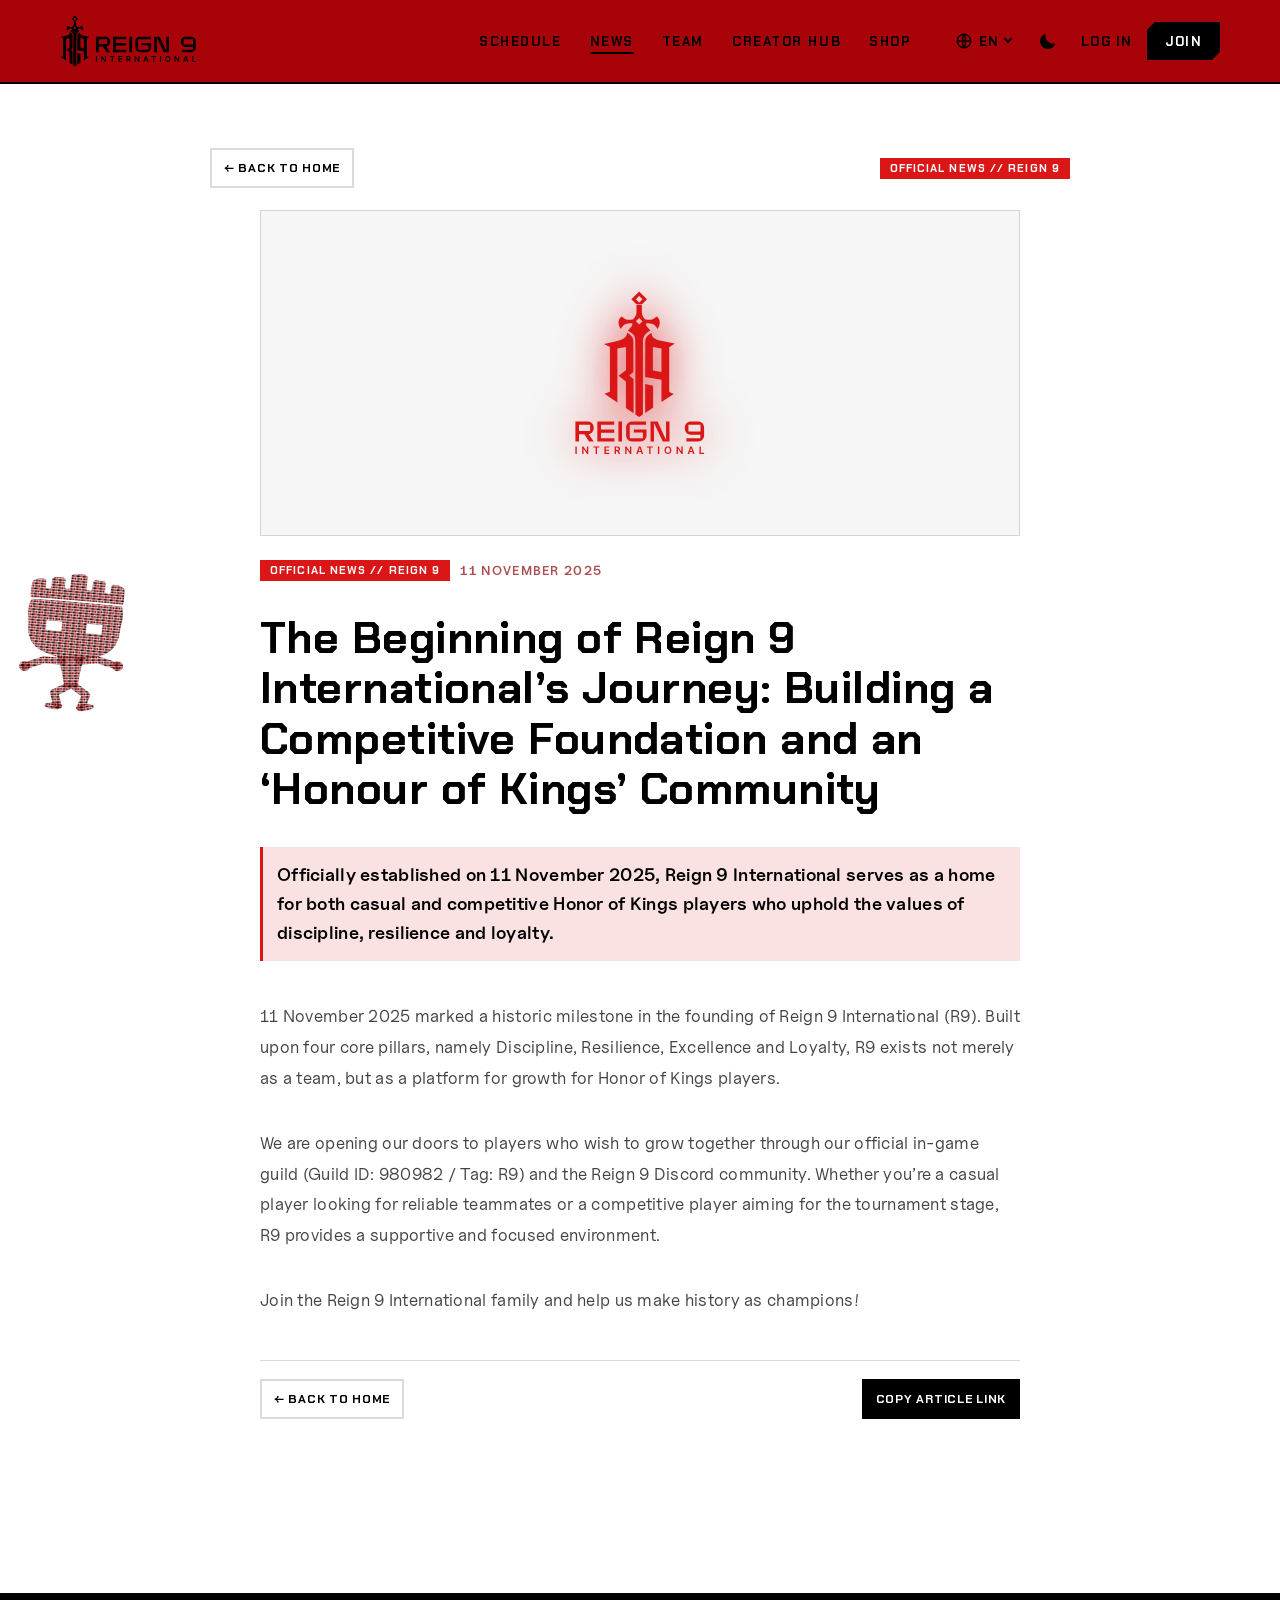
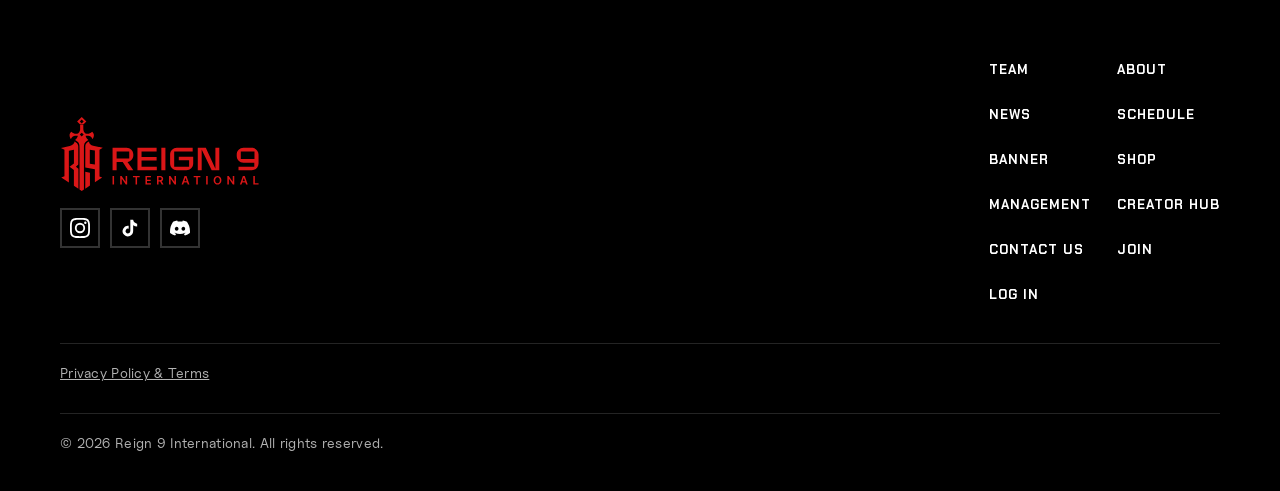
==== news.html @ ab5cd542 "Bilah menu selalu kelihatan (HP baris kedua), tombol tema & bahasa di header, logo hero satu warna (" ====
<!doctype html>
<html lang="id">
<head>
<meta charset="utf-8">
<meta http-equiv="Content-Security-Policy" content="default-src 'self'; script-src 'self' 'sha256-VEvgJRz/b//qv5WfS8NdVDjYWVtd0/DS3/UY55HoEo4='; style-src 'self' 'unsafe-inline'; img-src 'self' data: blob: https://admin.reign9.site https://i.ytimg.com; font-src 'self'; connect-src 'self' https://admin.reign9.site; media-src 'self'; object-src 'none'; base-uri 'self'; form-action 'self' https://admin.reign9.site; manifest-src 'self'; upgrade-insecure-requests">
<meta name="referrer" content="strict-origin-when-cross-origin">
<meta name="viewport" content="width=device-width, initial-scale=1">
<title>News · Reign 9 International</title>
<meta name="description" content="Berita resmi, kabar turnamen, dan rilis organisasi Reign 9 International (R9) Honor of Kings Esports.">
<meta property="og:title" content="News · Reign 9 International">
<meta property="og:description" content="Honor of Kings esports organization. Together we reign.">
<meta property="og:image" content="gambar/banner/banner-5.jpg">
<meta name="theme-color" content="#A80309">
<meta name="color-scheme" content="dark light">
<meta name="robots" content="index, follow, noai, noimageai">
<meta name="googlebot" content="index, follow, noai, noimageai">
<meta name="bingbot" content="noai, noimageai">
<meta name="copyright" content="© 2026 Reign 9 International">
<script>try { const t = localStorage.getItem('tema'); if (t) document.documentElement.dataset.tema = t; const b = localStorage.getItem('bahasa'); if (b) document.documentElement.lang = b === 'zh' ? 'zh-CN' : b; } catch (e) {}</script>
<link rel="icon" href="gambar/favicon.svg" type="image/svg+xml">
<link rel="preload" href="font/Reign9Display-Regular.otf" as="font" type="font/otf" crossorigin>
<link rel="preload" href="font/oxanium-500.woff2" as="font" type="font/woff2" crossorigin>
<link rel="stylesheet" href="font/font.css?v=2611130849">
<link rel="stylesheet" href="gaya.css?v=2611130849">
</head>
<body>
<svg id="r9-sprite-logo" xmlns="http://www.w3.org/2000/svg" hidden aria-hidden="true"><symbol id="tegak" viewBox="203.33 170.62 188.61 237.24"><g style="fill:var(--logo-simbol,currentColor)"><path fill-rule="nonzero" d="M247.05 319.57 L254.86 316.51 L254.86 252.49 L246.31 248.15 L254.86 246.16 L254.86 246.14 L259.66 245.05 L259.70 245.04 L259.70 245.04 L268.03 243.15 C274.41 241.20 280.14 237.33 279.20 231.98 C279.20 231.98 288.34 235.68 288.42 243.80 L288.42 249.25 L288.42 250.42 L288.42 288.24 L282.66 293.36 L288.75 298.63 L288.75 347.25 L277.79 339.98 L277.79 301.76 L267.28 293.60 L277.87 285.57 L277.87 252.40 L265.57 254.63 L265.57 331.87 L247.05 319.57 Z"/><path fill-rule="evenodd" d="M324.47 242.68 L335.58 244.88 L335.59 244.87 L338.60 245.48 L339.91 245.74 L339.91 245.75 L347.94 247.40 L339.91 252.55 L339.91 317.08 L346.46 319.64 L328.74 331.40 L328.74 318.55 L328.74 310.43 L328.74 299.41 L305.40 295.28 L305.40 288.87 L305.40 284.11 L305.42 284.12 L305.53 250.42 L305.53 250.42 C305.53 250.42 305.40 252.18 305.53 243.80 C305.66 235.42 314.78 232.11 314.78 232.11 C313.91 237.05 318.71 240.71 324.47 242.68 L324.47 242.68 Z M328.74 288.25 L328.74 254.37 L316.43 252.38 L316.43 286.07 L328.74 288.25 Z"/><path fill-rule="nonzero" d="M316.76 339.36 L316.76 327.73 L316.76 310.43 L316.76 307.87 L305.41 305.47 L305.41 346.89 L316.76 339.36 L316.76 339.36 Z"/><path fill-rule="evenodd" d="M285.57 183.87 L296.81 172.62 L308.05 183.87 L301.31 190.61 L292.31 190.61 L285.57 183.87 L285.57 183.87 Z M292.08 183.86 L296.81 188.59 L301.53 183.86 L296.81 179.14 L292.08 183.86 Z"/><path fill-rule="nonzero" d="M300.02 191.89 L296.81 195.10 L293.60 191.89 L300.02 191.89 L300.02 191.89 Z"/><path fill-rule="evenodd" d="M270.56 226.56 C266.63 220.58 265.32 213.33 271.66 208.44 C277.44 213.36 280.30 214.06 287.84 212.89 C292.53 208.43 292.80 204.98 292.91 202.54 L292.91 191.89 L300.65 191.89 L300.65 202.51 C301.48 206.14 301.05 208.40 305.78 212.89 C313.31 214.06 316.18 213.36 321.96 208.44 C328.29 213.33 326.99 220.58 323.06 226.56 C323.06 226.56 320.74 221.14 315.84 219.21 C312.09 217.73 308.19 218.21 306.56 218.52 C306.20 220.33 307.68 222.81 309.30 224.89 L312.90 228.85 C304.37 233.77 302.17 236.70 302.17 247.44 L302.17 349.05 L296.81 352.60 L291.45 349.05 L291.45 254.04 C291.45 236.40 291.76 236.12 280.71 228.85 L284.31 224.89 C285.94 222.81 287.42 220.33 287.05 218.52 C285.43 218.21 281.53 217.73 277.78 219.21 C272.88 221.14 270.56 226.56 270.56 226.56 L270.56 226.56 Z M292.06 215.50 L296.81 220.25 L301.56 215.50 L296.81 210.76 L292.06 215.50 Z"/></g><g style="fill:var(--logo-teks,currentColor)"><path fill-rule="nonzero" d="M207.27 395.05 L207.27 405.72 L205.33 405.72 L205.33 395.05 L207.27 395.05 L207.27 395.05 Z"/><path fill-rule="nonzero" d="M223.81 395.05 L223.81 405.72 L222.10 405.72 L217.07 398.45 L216.98 398.45 L216.98 405.72 L215.05 405.72 L215.05 395.05 L216.78 395.05 L221.80 402.32 L221.89 402.32 L221.89 395.05 L223.81 395.05 L223.81 395.05 Z"/><path fill-rule="nonzero" d="M231.13 396.67 L231.13 395.05 L239.64 395.05 L239.64 396.67 L236.34 396.67 L236.34 405.72 L234.43 405.72 L234.43 396.67 L231.13 396.67 L231.13 396.67 Z"/><path fill-rule="nonzero" d="M246.96 405.72 L246.96 395.05 L253.90 395.05 L253.90 396.67 L248.89 396.67 L248.89 399.56 L253.54 399.56 L253.54 401.18 L248.89 401.18 L248.89 404.10 L253.94 404.10 L253.94 405.72 L246.96 405.72 L246.96 405.72 Z"/><path fill-rule="nonzero" d="M261.56 405.72 L261.56 395.05 L265.56 395.05 C266.38 395.05 267.07 395.19 267.62 395.47 C268.18 395.76 268.60 396.16 268.89 396.67 C269.18 397.18 269.32 397.78 269.32 398.46 C269.32 399.14 269.17 399.74 268.88 400.24 C268.59 400.74 268.17 401.13 267.60 401.40 C267.04 401.67 266.35 401.81 265.53 401.81 L262.68 401.81 L262.68 400.21 L265.27 400.21 C265.75 400.21 266.14 400.14 266.45 400.01 C266.75 399.87 266.98 399.68 267.13 399.42 C267.28 399.16 267.35 398.84 267.35 398.46 C267.35 398.08 267.27 397.76 267.12 397.49 C266.98 397.22 266.75 397.01 266.44 396.87 C266.14 396.73 265.74 396.66 265.26 396.66 L263.49 396.66 L263.49 405.72 L261.56 405.72 L261.56 405.72 Z"/><path fill-rule="nonzero" d="M267.07 400.88 L264.96 400.88 L267.55 405.72 L269.71 405.72 L267.07 400.88 L267.07 400.88 Z"/><path fill-rule="nonzero" d="M285.55 395.05 L285.55 405.72 L283.83 405.72 L278.80 398.45 L278.71 398.45 L278.71 405.72 L276.78 405.72 L276.78 395.05 L278.51 395.05 L283.53 402.32 L283.63 402.32 L283.63 395.05 L285.55 395.05 L285.55 395.05 Z"/><path fill-rule="nonzero" d="M294.70 405.72 L292.64 405.72 L296.39 395.05 L298.78 395.05 L302.54 405.72 L300.48 405.72 L297.63 397.24 L297.55 397.24 L294.70 405.72 L294.70 405.72 Z"/><path fill-rule="nonzero" d="M294.77 401.53 L294.77 403.09 L300.40 403.09 L300.40 401.53 L294.77 401.53 L294.77 401.53 Z"/><path fill-rule="nonzero" d="M307.87 396.67 L307.87 395.05 L316.38 395.05 L316.38 396.67 L313.08 396.67 L313.08 405.72 L311.17 405.72 L311.17 396.67 L307.87 396.67 L307.87 396.67 Z"/><path fill-rule="nonzero" d="M325.63 395.05 L325.63 405.72 L323.70 405.72 L323.70 395.05 L325.63 395.05 L325.63 395.05 Z"/><path fill-rule="evenodd" d="M342.95 400.38 C342.95 401.53 342.73 402.52 342.30 403.33 C341.87 404.15 341.29 404.78 340.55 405.21 C339.82 405.65 338.98 405.86 338.05 405.86 C337.11 405.86 336.28 405.64 335.54 405.21 C334.80 404.77 334.21 404.15 333.79 403.33 C333.36 402.51 333.14 401.53 333.14 400.38 C333.14 399.23 333.36 398.25 333.79 397.43 C334.21 396.61 334.80 395.99 335.54 395.55 C336.28 395.12 337.11 394.90 338.05 394.90 C338.98 394.90 339.82 395.12 340.55 395.55 C341.29 395.99 341.87 396.61 342.30 397.43 C342.73 398.25 342.95 399.23 342.95 400.38 L342.95 400.38 Z M341.00 400.38 C341.00 399.57 340.88 398.89 340.63 398.33 C340.37 397.78 340.03 397.35 339.58 397.07 C339.14 396.78 338.62 396.64 338.05 396.64 C337.46 396.64 336.95 396.78 336.51 397.07 C336.06 397.35 335.72 397.78 335.46 398.33 C335.21 398.89 335.08 399.57 335.08 400.38 C335.08 401.19 335.21 401.88 335.46 402.43 C335.72 402.99 336.06 403.41 336.51 403.70 C336.95 403.99 337.46 404.13 338.05 404.13 C338.62 404.13 339.14 403.99 339.58 403.70 C340.03 403.41 340.37 402.99 340.63 402.43 C340.88 401.88 341.00 401.19 341.00 400.38 L341.00 400.38 Z"/><path fill-rule="nonzero" d="M359.23 395.05 L359.23 405.72 L357.51 405.72 L352.48 398.45 L352.39 398.45 L352.39 405.72 L350.46 405.72 L350.46 395.05 L352.19 395.05 L357.21 402.32 L357.31 402.32 L357.31 395.05 L359.23 395.05 L359.23 395.05 Z"/><path fill-rule="nonzero" d="M368.38 405.72 L366.32 405.72 L370.07 395.05 L372.46 395.05 L376.22 405.72 L374.16 405.72 L371.31 397.24 L371.23 397.24 L368.38 405.72 L368.38 405.72 Z"/><path fill-rule="nonzero" d="M368.45 401.53 L368.45 403.09 L374.08 403.09 L374.08 401.53 L368.45 401.53 L368.45 401.53 Z"/><path fill-rule="nonzero" d="M383.31 405.72 L383.31 395.05 L385.24 395.05 L385.24 404.10 L389.94 404.10 L389.94 405.72 L383.31 405.72 Z"/><path fill-rule="evenodd" d="M231.61 368.86 L231.61 367.89 C231.61 363.17 227.78 359.36 223.07 359.36 L205.37 359.36 L205.37 387.79 L210.51 387.79 L210.51 377.39 L218.18 377.39 L225.01 387.79 L231.61 387.79 L224.24 377.28 C228.39 376.70 231.61 373.17 231.61 368.86 L231.61 368.86 L231.61 368.86 Z M226.45 372.78 L210.51 372.78 L210.51 363.97 L226.45 363.97 L226.45 372.78 L226.45 372.78 Z"/><path fill-rule="nonzero" d="M261.31 383.18 L242.00 383.18 L242.00 375.47 L261.06 375.47 L261.06 370.86 L242.00 370.86 L242.00 363.97 L261.06 363.97 L261.06 359.36 L236.85 359.36 L236.85 387.79 L261.31 387.79 L261.31 383.18 L261.31 383.18 Z"/><path fill-rule="nonzero" d="M272.18 387.79 L272.18 359.36 L267.03 359.36 L267.03 387.79 L272.18 387.79 L272.18 387.79 Z"/><path fill-rule="nonzero" d="M289.09 370.69 L289.09 375.03 L302.15 375.03 L302.15 383.19 L283.27 383.19 L283.27 363.96 L306.66 363.96 L306.66 359.36 L286.65 359.36 C281.94 359.36 278.12 363.17 278.12 367.89 L278.12 379.26 C278.12 383.97 281.94 387.79 286.65 387.79 L298.77 387.79 C303.48 387.79 307.31 383.97 307.31 379.26 L307.31 370.69 L289.09 370.69 L289.09 370.69 Z"/><path fill-rule="nonzero" d="M335.36 359.36 L335.36 385.74 L323.24 359.36 L313.10 359.36 L313.10 387.79 L318.03 387.79 L318.03 361.33 L330.64 387.79 L340.30 387.79 L340.30 359.36 L335.36 359.36 L335.36 359.36 Z"/><path fill-rule="evenodd" d="M370.86 378.19 L384.54 378.19 L384.54 383.19 L364.58 383.19 L364.58 387.79 L381.39 387.79 C386.10 387.79 389.92 383.97 389.92 379.26 L389.92 367.89 C389.92 363.17 386.10 359.36 381.39 359.36 L370.86 359.36 C366.15 359.36 362.33 363.17 362.33 367.89 L362.33 369.66 C362.33 374.37 366.15 378.19 370.86 378.19 L370.86 378.19 L370.86 378.19 Z M367.48 363.97 L384.77 363.97 L384.77 373.60 L367.48 373.60 L367.48 363.97 Z"/></g></symbol><symbol id="datar" viewBox="83.38 426.13 428.51 163.23"><g style="fill:var(--logo-simbol,currentColor)"><path fill-rule="nonzero" d="M86.04 558.13 L92.94 555.43 L92.94 498.79 L85.38 494.95 L92.94 493.19 L92.94 493.17 L97.19 492.20 L97.22 492.19 L97.22 492.20 L104.59 490.52 C110.24 488.80 115.31 485.37 114.47 480.64 C114.47 480.64 122.56 483.92 122.64 491.10 L122.64 495.92 L122.64 496.95 L122.64 530.42 L117.54 534.94 L122.93 539.61 L122.93 582.63 L113.23 576.19 L113.23 542.38 L103.93 535.16 L113.30 528.05 L113.30 498.71 L102.42 500.68 L102.42 569.02 L86.04 558.13 Z"/><path fill-rule="evenodd" d="M154.53 490.11 L164.36 492.06 L164.37 492.04 L167.03 492.59 L168.19 492.82 L168.19 492.83 L175.30 494.29 L168.19 498.84 L168.19 555.93 L173.98 558.20 L158.31 568.61 L158.31 557.24 L158.31 550.05 L158.31 540.30 L137.65 536.65 L137.65 530.97 L137.65 526.77 L137.67 526.77 L137.78 496.95 L137.77 496.95 C137.77 496.95 137.65 498.52 137.77 491.10 C137.89 483.68 145.96 480.76 145.96 480.76 C145.19 485.13 149.43 488.37 154.53 490.11 L154.53 490.11 Z M158.31 530.42 L158.31 500.45 L147.42 498.69 L147.42 528.50 L158.31 530.42 Z"/><path fill-rule="nonzero" d="M147.71 575.64 L147.71 565.35 L147.71 550.05 L147.71 547.78 L137.67 545.66 L137.67 582.31 L147.71 575.64 L147.71 575.64 Z"/><path fill-rule="evenodd" d="M120.11 438.07 L130.06 428.13 L140.00 438.07 L134.04 444.04 L126.08 444.04 L120.11 438.07 L120.11 438.07 Z M125.88 438.07 L130.06 442.25 L134.24 438.07 L130.06 433.89 L125.88 438.07 Z"/><path fill-rule="nonzero" d="M132.90 445.17 L130.06 448.02 L127.21 445.17 L132.90 445.17 L132.90 445.17 Z"/><path fill-rule="evenodd" d="M106.83 475.85 C103.35 470.56 102.20 464.14 107.80 459.82 C112.92 464.16 115.45 464.79 122.12 463.75 C126.27 459.81 126.51 456.75 126.61 454.59 L126.61 445.17 L133.46 445.17 L133.46 454.57 C134.19 457.78 133.81 459.78 137.99 463.75 C144.66 464.79 147.20 464.16 152.31 459.82 C157.91 464.14 156.76 470.56 153.28 475.85 C153.28 475.85 151.23 471.05 146.89 469.34 C143.58 468.03 140.13 468.46 138.69 468.73 C138.36 470.33 139.67 472.53 141.11 474.37 L144.30 477.87 C136.75 482.23 134.80 484.82 134.80 494.32 L134.80 584.22 L130.06 587.36 L125.32 584.22 L125.32 500.16 C125.32 484.55 125.59 484.31 115.82 477.87 L119.00 474.37 C120.44 472.53 121.75 470.33 121.43 468.73 C119.99 468.46 116.54 468.03 113.22 469.34 C108.89 471.05 106.83 475.85 106.83 475.85 L106.83 475.85 Z M125.86 466.06 L130.06 470.26 L134.26 466.06 L130.06 461.86 L125.86 466.06 Z"/></g><g style="fill:var(--logo-teks,currentColor)"><path fill-rule="nonzero" d="M199.51 555.12 L199.51 573.25 L196.23 573.25 L196.23 555.12 L199.51 555.12 L199.51 555.12 Z"/><path fill-rule="nonzero" d="M227.63 555.12 L227.63 573.25 L224.71 573.25 L216.17 560.91 L216.02 560.91 L216.02 573.25 L212.73 573.25 L212.73 555.12 L215.67 555.12 L224.21 567.48 L224.36 567.48 L224.36 555.12 L227.63 555.12 L227.63 555.12 Z"/><path fill-rule="nonzero" d="M240.06 557.88 L240.06 555.12 L254.52 555.12 L254.52 557.88 L248.92 557.88 L248.92 573.25 L245.66 573.25 L245.66 557.88 L240.06 557.88 L240.06 557.88 Z"/><path fill-rule="nonzero" d="M266.95 573.25 L266.95 555.12 L278.75 555.12 L278.75 557.88 L270.24 557.88 L270.24 562.80 L278.13 562.80 L278.13 565.55 L270.24 565.55 L270.24 570.50 L278.81 570.50 L278.81 573.25 L266.95 573.25 L266.95 573.25 Z"/><path fill-rule="nonzero" d="M291.75 573.25 L291.75 555.12 L298.55 555.12 C299.95 555.12 301.12 555.37 302.06 555.85 C303.01 556.34 303.72 557.01 304.21 557.88 C304.70 558.75 304.94 559.77 304.94 560.92 C304.94 562.08 304.70 563.09 304.20 563.95 C303.71 564.80 302.99 565.45 302.03 565.92 C301.08 566.38 299.90 566.61 298.51 566.61 L293.67 566.61 L293.67 563.89 L298.07 563.89 C298.88 563.89 299.55 563.77 300.07 563.55 C300.59 563.32 300.97 562.99 301.22 562.55 C301.47 562.11 301.60 561.57 301.60 560.92 C301.60 560.28 301.47 559.73 301.22 559.27 C300.96 558.82 300.58 558.47 300.06 558.23 C299.54 557.99 298.87 557.87 298.05 557.87 L295.04 557.87 L295.04 573.25 L291.75 573.25 L291.75 573.25 Z"/><path fill-rule="nonzero" d="M301.12 565.04 L297.54 565.04 L301.94 573.25 L305.61 573.25 L301.12 565.04 L301.12 565.04 Z"/><path fill-rule="nonzero" d="M332.52 555.12 L332.52 573.25 L329.60 573.25 L321.06 560.91 L320.91 560.91 L320.91 573.25 L317.62 573.25 L317.62 555.12 L320.56 555.12 L329.09 567.48 L329.25 567.48 L329.25 555.12 L332.52 555.12 L332.52 555.12 Z"/><path fill-rule="nonzero" d="M348.07 573.25 L344.56 573.25 L350.95 555.12 L355.00 555.12 L361.39 573.25 L357.89 573.25 L353.04 558.84 L352.90 558.84 L348.07 573.25 L348.07 573.25 Z"/><path fill-rule="nonzero" d="M348.19 566.14 L348.19 568.78 L357.75 568.78 L357.75 566.14 L348.19 566.14 L348.19 566.14 Z"/><path fill-rule="nonzero" d="M370.45 557.88 L370.45 555.12 L384.91 555.12 L384.91 557.88 L379.30 557.88 L379.30 573.25 L376.05 573.25 L376.05 557.88 L370.45 557.88 L370.45 557.88 Z"/><path fill-rule="nonzero" d="M400.63 555.12 L400.63 573.25 L397.34 573.25 L397.34 555.12 L400.63 555.12 L400.63 555.12 Z"/><path fill-rule="evenodd" d="M430.05 564.19 C430.05 566.14 429.68 567.81 428.95 569.20 C428.22 570.59 427.23 571.66 425.97 572.39 C424.72 573.13 423.30 573.50 421.72 573.50 C420.13 573.50 418.71 573.13 417.45 572.39 C416.20 571.65 415.21 570.58 414.48 569.19 C413.75 567.81 413.39 566.14 413.39 564.19 C413.39 562.23 413.75 560.56 414.48 559.17 C415.21 557.79 416.20 556.72 417.45 555.98 C418.71 555.24 420.13 554.88 421.72 554.88 C423.30 554.88 424.72 555.24 425.97 555.98 C427.23 556.72 428.22 557.79 428.95 559.17 C429.68 560.56 430.05 562.23 430.05 564.19 L430.05 564.19 Z M426.74 564.19 C426.74 562.81 426.53 561.65 426.10 560.71 C425.67 559.76 425.08 559.04 424.33 558.55 C423.57 558.07 422.70 557.82 421.72 557.82 C420.73 557.82 419.86 558.07 419.10 558.55 C418.35 559.04 417.76 559.76 417.33 560.71 C416.90 561.65 416.69 562.81 416.69 564.19 C416.69 565.56 416.90 566.73 417.33 567.67 C417.76 568.62 418.35 569.33 419.10 569.82 C419.86 570.31 420.73 570.55 421.72 570.55 C422.70 570.55 423.57 570.31 424.33 569.82 C425.08 569.33 425.67 568.62 426.10 567.67 C426.53 566.73 426.74 565.56 426.74 564.19 L426.74 564.19 Z"/><path fill-rule="nonzero" d="M457.71 555.12 L457.71 573.25 L454.79 573.25 L446.25 560.91 L446.10 560.91 L446.10 573.25 L442.81 573.25 L442.81 555.12 L445.75 555.12 L454.28 567.48 L454.44 567.48 L454.44 555.12 L457.71 555.12 L457.71 555.12 Z"/><path fill-rule="nonzero" d="M473.26 573.25 L469.76 573.25 L476.14 555.12 L480.19 555.12 L486.58 573.25 L483.08 573.25 L478.23 558.84 L478.09 558.84 L473.26 573.25 L473.26 573.25 Z"/><path fill-rule="nonzero" d="M473.38 566.14 L473.38 568.78 L482.94 568.78 L482.94 566.14 L473.38 566.14 L473.38 566.14 Z"/><path fill-rule="nonzero" d="M498.62 573.25 L498.62 555.12 L501.91 555.12 L501.91 570.50 L509.89 570.50 L509.89 573.25 L498.62 573.25 Z"/><path fill-rule="evenodd" d="M240.87 510.63 L240.87 508.98 C240.87 500.97 234.37 494.48 226.36 494.48 L196.28 494.48 L196.28 542.80 L205.02 542.80 L205.02 525.13 L218.06 525.13 L229.66 542.80 L240.87 542.80 L228.35 524.93 C235.41 523.95 240.87 517.96 240.87 510.63 L240.87 510.63 L240.87 510.63 Z M232.10 517.29 L205.02 517.29 L205.02 502.31 L232.10 502.31 L232.10 517.29 L232.10 517.29 Z"/><path fill-rule="nonzero" d="M291.33 534.96 L258.53 534.96 L258.53 521.86 L290.91 521.86 L290.91 514.03 L258.53 514.03 L258.53 502.31 L290.91 502.31 L290.91 494.48 L249.77 494.48 L249.77 542.80 L291.33 542.80 L291.33 534.96 L291.33 534.96 Z"/><path fill-rule="nonzero" d="M309.81 542.80 L309.81 494.48 L301.06 494.48 L301.06 542.80 L309.81 542.80 L309.81 542.80 Z"/><path fill-rule="nonzero" d="M338.53 513.74 L338.53 521.11 L360.73 521.11 L360.73 534.97 L328.65 534.97 L328.65 502.30 L368.38 502.30 L368.38 494.48 L334.39 494.48 C326.39 494.48 319.90 500.97 319.90 508.98 L319.90 528.30 C319.90 536.31 326.39 542.80 334.39 542.80 L354.98 542.80 C362.99 542.80 369.49 536.31 369.49 528.30 L369.49 513.74 L338.53 513.74 L338.53 513.74 Z"/><path fill-rule="nonzero" d="M417.16 494.48 L417.16 539.31 L396.57 494.48 L379.32 494.48 L379.32 542.80 L387.71 542.80 L387.71 497.84 L409.13 542.80 L425.54 542.80 L425.54 494.48 L417.16 494.48 L417.16 494.48 Z"/><path fill-rule="evenodd" d="M477.47 526.48 L500.72 526.48 L500.72 534.98 L466.79 534.98 L466.79 542.80 L495.36 542.80 C503.36 542.80 509.85 536.31 509.85 528.30 L509.85 508.98 C509.85 500.97 503.36 494.48 495.36 494.48 L477.47 494.48 C469.46 494.48 462.97 500.97 462.97 508.98 L462.97 511.99 C462.97 520.00 469.46 526.48 477.47 526.48 L477.47 526.48 L477.47 526.48 Z M471.73 502.31 L501.10 502.31 L501.10 518.68 L471.73 518.68 L471.73 502.31 Z"/></g></symbol><symbol id="simbol" viewBox="244.31 170.62 105.63 183.98"><g style="fill:var(--logo-simbol,currentColor)"><path fill-rule="nonzero" d="M247.05 319.57 L254.86 316.51 L254.86 252.49 L246.31 248.15 L254.86 246.16 L254.86 246.14 L259.66 245.05 L259.70 245.04 L259.70 245.04 L268.03 243.15 C274.41 241.20 280.14 237.33 279.20 231.98 C279.20 231.98 288.34 235.68 288.42 243.80 L288.42 249.25 L288.42 250.42 L288.42 288.24 L282.66 293.36 L288.75 298.63 L288.75 347.25 L277.79 339.98 L277.79 301.76 L267.28 293.60 L277.87 285.57 L277.87 252.40 L265.57 254.63 L265.57 331.87 L247.05 319.57 Z"/><path fill-rule="evenodd" d="M324.47 242.68 L335.58 244.88 L335.59 244.87 L338.60 245.48 L339.91 245.74 L339.91 245.75 L347.94 247.40 L339.91 252.55 L339.91 317.08 L346.46 319.64 L328.74 331.40 L328.74 318.55 L328.74 310.43 L328.74 299.41 L305.40 295.28 L305.40 288.87 L305.40 284.11 L305.42 284.12 L305.53 250.42 L305.53 250.42 C305.53 250.42 305.40 252.18 305.53 243.80 C305.66 235.42 314.78 232.11 314.78 232.11 C313.91 237.05 318.71 240.71 324.47 242.68 L324.47 242.68 Z M328.74 288.25 L328.74 254.37 L316.43 252.38 L316.43 286.07 L328.74 288.25 Z"/><path fill-rule="nonzero" d="M316.76 339.36 L316.76 327.73 L316.76 310.43 L316.76 307.87 L305.41 305.47 L305.41 346.89 L316.76 339.36 L316.76 339.36 Z"/><path fill-rule="evenodd" d="M285.57 183.87 L296.81 172.62 L308.05 183.87 L301.31 190.61 L292.31 190.61 L285.57 183.87 L285.57 183.87 Z M292.08 183.86 L296.81 188.59 L301.53 183.86 L296.81 179.14 L292.08 183.86 Z"/><path fill-rule="nonzero" d="M300.02 191.89 L296.81 195.10 L293.60 191.89 L300.02 191.89 L300.02 191.89 Z"/><path fill-rule="evenodd" d="M270.56 226.56 C266.63 220.58 265.32 213.33 271.66 208.44 C277.44 213.36 280.30 214.06 287.84 212.89 C292.53 208.43 292.80 204.98 292.91 202.54 L292.91 191.89 L300.65 191.89 L300.65 202.51 C301.48 206.14 301.05 208.40 305.78 212.89 C313.31 214.06 316.18 213.36 321.96 208.44 C328.29 213.33 326.99 220.58 323.06 226.56 C323.06 226.56 320.74 221.14 315.84 219.21 C312.09 217.73 308.19 218.21 306.56 218.52 C306.20 220.33 307.68 222.81 309.30 224.89 L312.90 228.85 C304.37 233.77 302.17 236.70 302.17 247.44 L302.17 349.05 L296.81 352.60 L291.45 349.05 L291.45 254.04 C291.45 236.40 291.76 236.12 280.71 228.85 L284.31 224.89 C285.94 222.81 287.42 220.33 287.05 218.52 C285.43 218.21 281.53 217.73 277.78 219.21 C272.88 221.14 270.56 226.56 270.56 226.56 L270.56 226.56 Z M292.06 215.50 L296.81 220.25 L301.56 215.50 L296.81 210.76 L292.06 215.50 Z"/></g><g style="fill:var(--logo-teks,currentColor)"></g></symbol></svg>
<a class="lewati" href="#isi" data-i18n="lewati">Langsung ke isi</a>

<header class="atas" id="atas">
  <a class="atas__logo" href="index.html" data-i18n-attr="aria-label:logo.label" aria-label="Reign 9 International, ke beranda">
    <svg viewBox="0 0 428.51 163.23" aria-hidden="true"><use href="#datar"/></svg>
  </a>
  <nav class="atas__menu" id="menu" aria-label="Menu">
    <a href="index.html#schedule" data-i18n="menu.schedule">Schedule</a>
    <a href="index.html#news" aria-current="page" data-i18n="menu.news">News</a>
    <a href="index.html#rosters" data-i18n="menu.rosters">Team</a>
    <a href="index.html#creator" data-i18n="menu.creator">Creator Hub</a>
    <a href="index.html#shop" data-i18n="menu.shop">Shop</a>
    <a href="index.html#management" class="menu-ekstra" data-i18n="menu.management">Management</a>
    <a href="index.html#about" class="menu-ekstra" data-i18n="menu.about">About</a>
    <a href="index.html#banner" class="menu-ekstra" data-i18n="menu.banner">Banner</a>
    <a href="index.html#contact" class="menu-ekstra" data-i18n="menu.contact">Contact Us</a>
    <div class="menu-hp">
      <a href="https://user.reign9.site/" class="menu-hp__masuk" data-akun-link data-i18n="akun.masuk">Login</a>
      <a href="https://user.reign9.site/#daftar" class="menu-hp__daftar" data-akun-link data-i18n="akun.daftar">Daftar</a>
    </div>
  </nav>
  <div class="atas__alat">
    <div class="pilih-bhs">
      <button type="button" class="pilih-bhs__tombol" aria-expanded="false" data-i18n-attr="aria-label:bahasa.pilih" aria-label="Pilih bahasa"><svg viewBox="0 0 24 24" aria-hidden="true"><circle cx="12" cy="12" r="9" fill="none" stroke="currentColor" stroke-width="1.8"/><path d="M3 12h18M12 3c2.5 2.7 2.5 15.3 0 18M12 3c-2.5 2.7-2.5 15.3 0 18" fill="none" stroke="currentColor" stroke-width="1.8"/></svg><span data-bahasa-kini>ID</span></button>
      <div class="pilih-bhs__daftar" role="group" hidden>
        <button type="button" data-bahasa="id" aria-pressed="true">Bahasa Indonesia</button>
        <button type="button" data-bahasa="en" aria-pressed="false">English</button>
        <button type="button" data-bahasa="zh" aria-pressed="false" lang="zh-CN">简体中文</button>
      </div>
    </div>
    <button class="tema" type="button" data-i18n-attr="aria-label:tema.ganti" aria-label="Ganti mode terang/gelap">
      <svg class="tema__matahari" viewBox="0 0 24 24" aria-hidden="true"><circle cx="12" cy="12" r="4.5" fill="currentColor"/><path d="M12 1.5v3M12 19.5v3M1.5 12h3M19.5 12h3M4.6 4.6l2.1 2.1M17.3 17.3l2.1 2.1M4.6 19.4l2.1-2.1M17.3 6.7l2.1-2.1" stroke="currentColor" stroke-width="2.2"/></svg>
      <svg class="tema__bulan" viewBox="0 0 24 24" aria-hidden="true"><path d="M20 14.5A8.5 8.5 0 0 1 9.5 4a8.5 8.5 0 1 0 10.5 10.5z" fill="currentColor"/></svg>
    </button>
    <a class="atas__masuk" href="https://user.reign9.site/" data-akun-link data-i18n="akun.masuk">Login</a>
    <a class="atas__daftar" href="https://user.reign9.site/#daftar" data-akun-link data-i18n="akun.daftar" data-i18n-attr="title:akun.label">Daftar</a>
    <button class="atas__buka" type="button" aria-expanded="false" aria-controls="menu">
      <span class="sr" data-i18n="menu.buka">Buka menu</span><i></i><i></i><i></i>
    </button>
  </div>
  <nav class="atas__bilah" aria-label="Menu utama"><a href="index.html#schedule" data-i18n="menu.schedule">Schedule</a><a href="index.html#news" aria-current="page" data-i18n="menu.news">News</a><a href="index.html#rosters" data-i18n="menu.rosters">Team</a><a href="index.html#management" data-i18n="menu.management">Management</a><a href="index.html#creator" data-i18n="menu.creator">Creator Hub</a><a href="index.html#shop" data-i18n="menu.shop">Shop</a><a href="index.html#about" data-i18n="menu.about">About</a><a href="index.html#contact" data-i18n="menu.contact">Contact Us</a></nav>
</header>

<!-- panggung IXAR penjelajah aktif -->
<div class="panggung-ixar">
  <button type="button" class="ixar-gelembung" data-ixar-gelembung hidden title="Klik untuk ganti cuitan / fun fact IXAR">
    <span class="ixar-gelembung__kepala">
      <span class="ixar-gelembung__tag" data-i18n="tambahan.IXARFUNFACTJOKES">IXAR // FUN FACT &amp; JOKES</span>
      <span class="ixar-gelembung__nomor" data-ixar-cuitan-nomor>#1/200</span>
    </span>
    <span class="ixar-gelembung__teks" data-ixar-cuitan-teks></span>
  </button>
  <span class="jelajah__ixar" data-ixar="baca" data-ixar-bara data-ixar-otak data-ixar-interaktif data-i18n-attr="aria-label:ixar.label"></span>
</div>

<main id="isi" class="halaman-berita" aria-labelledby="judul-halaman-berita">
  <div class="nav-berita-atas">
    <a class="tombol tombol--garis tombol--kecil" href="index.html#news" data-i18n="news.kembali">← Kembali ke Semua Berita</a>
    <span class="artikel-berita__lencana" data-i18n="news.lencana">REIGN 9 OFFICIAL PRESS</span>
  </div>

  <article class="artikel-berita" id="news" data-artikel-berita>
    <div class="artikel-berita__badan">
      <p class="kosong" data-i18n="tambahan.MemuatberitaresmiReign9International">Memuat berita resmi Reign 9 International…</p>
    </div>
  </article>

  <section class="berita-lainnya" aria-labelledby="judul-berita-lainnya">
    <h2 id="judul-berita-lainnya" class="sub-judul" data-i18n-html="news.lainnya">Berita Lainnya</h2>
    <div class="news__grid" data-news-lainnya></div>
  </section>
</main>

<footer class="kaki">
  <div class="kaki__merek">
    <svg class="kaki__logo" viewBox="0 0 428.51 163.23" aria-label="Reign 9 International"><use href="#datar"/></svg>
    <ul class="sosmed sosmed--kecil" aria-label="Instagram, TikTok, Discord">
      <li><a href="https://www.instagram.com/reignnine/" target="_blank" rel="noopener" data-i18n-attr="aria-label:sosmed.ig" aria-label="Instagram Reign 9"><svg viewBox="0 0 24 24" aria-hidden="true"><path d="M12 2.2c3.2 0 3.6 0 4.8.1 3.2.1 4.8 1.7 4.9 4.9.1 1.3.1 1.6.1 4.8s0 3.6-.1 4.8c-.1 3.2-1.7 4.8-4.9 4.9-1.3.1-1.6.1-4.8.1s-3.6 0-4.8-.1c-3.3-.1-4.8-1.7-4.9-4.9C2.2 15.6 2.2 15.2 2.2 12s0-3.6.1-4.8C2.4 3.9 3.9 2.4 7.2 2.3 8.4 2.2 8.8 2.2 12 2.2zM12 0C8.7 0 8.3 0 7.1.1 2.7.3.3 2.7.1 7.1 0 8.3 0 8.7 0 12s0 3.7.1 4.9c.2 4.4 2.6 6.8 7 7 1.2.1 1.6.1 4.9.1s3.7 0 4.9-.1c4.4-.2 6.8-2.6 7-7 .1-1.2.1-1.6.1-4.9s0-3.7-.1-4.9c-.2-4.4-2.6-6.8-7-7C15.7 0 15.3 0 12 0zm0 5.8a6.2 6.2 0 1 0 0 12.4 6.2 6.2 0 0 0 0-12.4zM12 16a4 4 0 1 1 0-8 4 4 0 0 1 0 8zm6.4-11.8a1.4 1.4 0 1 0 0 2.9 1.4 1.4 0 0 0 0-2.9z" fill="currentColor"/></svg></a></li>
      <li><a href="https://www.tiktok.com/@reignnine" target="_blank" rel="noopener" data-i18n-attr="aria-label:sosmed.tt" aria-label="TikTok Reign 9"><svg viewBox="0 0 24 24" aria-hidden="true"><path d="M19.6 6.7a4.8 4.8 0 0 1-3.8-4.2V2h-3.4v13.7a2.9 2.9 0 0 1-5.2 1.7 2.9 2.9 0 0 1 3.2-4.5V9.4a6.3 6.3 0 0 0-5.4 10.7 6.3 6.3 0 0 0 10.8-4.4V8.7a8.2 8.2 0 0 0 4.8 1.5V6.8a4.8 4.8 0 0 1-1-.1z" fill="currentColor"/></svg></a></li>
      <li><a href="https://discord.gg/g9DFeHUMYs" target="_blank" rel="noopener" data-i18n-attr="aria-label:sosmed.dc" aria-label="Discord Reign 9"><svg viewBox="0 0 24 24" aria-hidden="true"><path d="M20.3 4.4A19.8 19.8 0 0 0 15.4 3l-.6 1.3a18.3 18.3 0 0 0-5.5 0L8.6 3a19.7 19.7 0 0 0-4.9 1.5C.5 9.1-.3 13.6.1 18.1a19.9 19.9 0 0 0 6 3l1.3-2a12.9 12.9 0 0 1-2-1l.5-.4a14.2 14.2 0 0 0 12.2 0l.5.4c-.6.4-1.3.7-2 1l1.3 2a19.8 19.8 0 0 0 6-3c.5-5.2-.8-9.7-3.6-13.7zM8 15.4c-1.2 0-2.2-1.1-2.2-2.4S6.8 10.5 8 10.5s2.2 1.1 2.2 2.5-1 2.4-2.2 2.4zm8 0c-1.2 0-2.2-1.1-2.2-2.4s1-2.5 2.2-2.5 2.2 1.1 2.2 2.5-1 2.4-2.2 2.4z" fill="currentColor"/></svg></a></li>
    </ul>
  </div>
  <nav class="kaki__menu" aria-label="Menu bawah">
    <a href="index.html#rosters" data-i18n="menu.rosters">Rosters</a><a href="index.html#about" data-i18n="menu.about">About</a>
    <a href="index.html#news" data-i18n="menu.news">News</a><a href="index.html#schedule" data-i18n="menu.schedule">Schedule</a>
    <a href="index.html#banner" data-i18n="menu.banner">Banner</a><a href="index.html#shop" data-i18n="menu.shop">Shop</a>
    <a href="index.html#management" data-i18n="menu.management">Management</a><a href="index.html#creator" data-i18n="menu.creator">Creator Hub</a>
    <a href="index.html#contact" data-i18n="menu.contact">Contact Us</a>
    <a href="https://user.reign9.site/#daftar" data-akun-link data-i18n="akun.daftar">Daftar</a><a href="https://user.reign9.site/" data-akun-link data-i18n="akun.masuk">Login</a>
  </nav>
  <p class="kaki__hak"><a href="privasi.html" data-i18n="kaki.privasi">Kebijakan Privasi & Ketentuan</a></p>
  <p class="kaki__hak" data-i18n="kaki.hak">© 2026 Reign 9 International.</p>
</footer>

<script src="bahasa.js?v=2611130849"></script>
<script src="cuitan-ixar.js?v=2611130849"></script>
<script src="ixar.js?v=2611130849"></script>
<script src="desain-model.js?v=2611130849"></script>
<script src="desain.js?v=2611130849"></script>
<script src="app.js?v=2611130849"></script>
<script src="bagian-baru.js?v=2611130849"></script>
</body>
</html>
---- font/font.css ----
/* Reign 9 Display (Font Resmi R9) */
@font-face {
  font-family: 'Reign9Display';
  font-style: normal;
  font-weight: 400;
  font-display: swap;
  src: url('Reign9Display-Regular.otf') format('opentype'),
       url('Reign9Display-Regular.ttf') format('truetype');
}
@font-face {
  font-family: 'Reign9Display';
  font-style: normal;
  font-weight: 500;
  font-display: swap;
  src: url('Reign9Display-Regular.otf') format('opentype'),
       url('Reign9Display-Regular.ttf') format('truetype');
}
@font-face {
  font-family: 'Reign9Display';
  font-style: normal;
  font-weight: 600;
  font-display: swap;
  src: url('Reign9Display-Regular.otf') format('opentype'),
       url('Reign9Display-Regular.ttf') format('truetype');
}
@font-face {
  font-family: 'Reign9Display';
  font-style: normal;
  font-weight: 700;
  font-display: swap;
  src: url('Reign9Display-Regular.otf') format('opentype'),
       url('Reign9Display-Regular.ttf') format('truetype');
}

/* oxanium (cadangan) */
@font-face { font-family: 'Oxanium'; font-style: normal; font-weight: 500; font-display: swap; src: url('oxanium-500.woff2') format('woff2'); }
@font-face { font-family: 'Oxanium'; font-style: normal; font-weight: 600; font-display: swap; src: url('oxanium-500.woff2') format('woff2'); }
@font-face { font-family: 'Oxanium'; font-style: normal; font-weight: 700; font-display: swap; src: url('oxanium-500.woff2') format('woff2'); }

/* uncut-sans (badan teks) */
@font-face { font-family: 'Uncut Sans'; font-style: normal; font-weight: 400; font-display: swap; src: url('uncut-sans-400.woff2') format('woff2'); }
@font-face { font-family: 'Uncut Sans'; font-style: normal; font-weight: 500; font-display: swap; src: url('uncut-sans-500.woff2') format('woff2'); }
@font-face { font-family: 'Uncut Sans'; font-style: normal; font-weight: 600; font-display: swap; src: url('uncut-sans-600.woff2') format('woff2'); }
@font-face { font-family: 'Uncut Sans'; font-style: normal; font-weight: 700; font-display: swap; src: url('uncut-sans-700.woff2') format('woff2'); }

/* subjudul: Chakra Petch (SIL OFL) */
@font-face { font-family: 'Chakra Petch'; font-style: normal; font-weight: 400; font-display: swap; src: url('chakra-petch-400.woff2') format('woff2'); }
@font-face { font-family: 'Chakra Petch'; font-style: normal; font-weight: 600; font-display: swap; src: url('chakra-petch-600.woff2') format('woff2'); }
@font-face { font-family: 'Chakra Petch'; font-style: normal; font-weight: 700; font-display: swap; src: url('chakra-petch-700.woff2') format('woff2'); }
---- gaya.css ----
/* Reign 9 v2 + Font Reign9Display + 3-Level Roster Drilldown & IXAR Dummy Avatar. */
:root {
  --merah: #DA1617; --merah-pekat: #A80309; --merah-tua: #4A0307; --hitam: #000; --putih: #FFF;
  --judul: 'Reign9Display', 'Oxanium', 'Uncut Sans', sans-serif;
  --badan: 'Uncut Sans', system-ui, sans-serif;
  --sub: 'Chakra Petch', 'Uncut Sans', system-ui, sans-serif;
  --lebar: 1160px; --tepi: max(16px, calc((100vw - var(--lebar)) / 2));
  --cepat: 180ms cubic-bezier(.4, 0, .2, 1);
  /* tema gelap (bawaan) */
  --gradasi-a: #050101; --gradasi-b: #3E0408;
  --teks: var(--putih); --teks-redup: rgba(255, 255, 255, .74); --garis: rgba(255, 255, 255, .16);
  --teks-merah: #FF3B28; --teks-merah-lembut: #FF6E5E;
  --kartu: rgba(255, 255, 255, .05); --logo: var(--putih);
  --tombol: var(--merah); --tombol-teks: var(--putih);
  --podium: var(--merah-tua); --podium-teks: var(--putih);
  /* IXAR di tema gelap: siluet hitam, pinggiran bercahaya merah, mata jendela nyala api */
  --ixar: #0B0102; --ixar-mata: #FF3A24; --ixar-alat: var(--merah);
  --ixar-sinar: drop-shadow(0 0 1.5px rgba(255, 58, 36, .95)) drop-shadow(0 0 16px rgba(218, 22, 23, .4));
  --isian: rgba(255, 255, 255, .08); --isian-teks: var(--putih);
  --hero-tengah: rgba(218, 22, 23, .22);
  --bara-1: #da1617; --bara-2: #ff3b26; --bara-3: #b30d10; --bara-4: #ff6b6b;
  color-scheme: dark;
}
@media (prefers-color-scheme: light) {
  :root:not([data-tema="gelap"]) {
    --gradasi-a: #E5141B; --gradasi-b: #FFB8C6;
    --teks: var(--hitam); --teks-redup: rgba(0, 0, 0, .74); --garis: rgba(0, 0, 0, .2);
    --teks-merah: #8A0206; --teks-merah-lembut: #7A0105;
    --kartu: rgba(255, 255, 255, .36); --logo: var(--hitam);
    --tombol: var(--hitam); --tombol-teks: var(--putih);
    --podium: var(--hitam); --podium-teks: var(--putih);
    --ixar: var(--hitam); --ixar-mata: #FFD3DC; --ixar-alat: var(--hitam); --ixar-sinar: none;
    --isian: rgba(255, 255, 255, .55); --isian-teks: var(--hitam);
    --hero-tengah: rgba(255, 255, 255, .45);
    --bara-1: #000; --bara-2: #da1617; --bara-3: #1a0102; --bara-4: #a80309;
    color-scheme: light;
  }
}
:root[data-tema="terang"] {
  --gradasi-a: #E5141B; --gradasi-b: #FFB8C6;
  --teks: var(--hitam); --teks-redup: rgba(0, 0, 0, .74); --garis: rgba(0, 0, 0, .2);
  --teks-merah: #8A0206; --teks-merah-lembut: #7A0105;
  --kartu: rgba(255, 255, 255, .36); --logo: var(--hitam);
  --tombol: var(--hitam); --tombol-teks: var(--putih);
  --podium: var(--hitam); --podium-teks: var(--putih);
  --ixar: var(--hitam); --ixar-mata: #FFD3DC; --ixar-alat: var(--hitam); --ixar-sinar: none;
  --isian: rgba(255, 255, 255, .55); --isian-teks: var(--hitam);
  --hero-tengah: rgba(255, 255, 255, .45);
  --bara-1: #000; --bara-2: #da1617; --bara-3: #1a0102; --bara-4: #a80309;
  color-scheme: light;
}

*, *::before, *::after { box-sizing: border-box; }
html { scroll-behavior: smooth; scroll-padding-top: 76px; }
body { margin: 0; background: var(--gradasi-a); color: var(--teks); font: 400 16px/1.62 var(--badan); letter-spacing: .018em; -webkit-font-smoothing: antialiased; overflow-x: hidden; -webkit-user-select: none; user-select: none; }
input, textarea, select, [data-salin], .guild__id { -webkit-user-select: text; user-select: text; }
:lang(zh) body, body:lang(zh-CN) { font-family: var(--badan), 'PingFang SC', 'Microsoft YaHei', 'Noto Sans SC', sans-serif; }
img, svg, canvas { display: block; max-width: 100%; -webkit-user-drag: none; user-select: none; -webkit-user-select: none; }
a { color: inherit; }
h1, h2, h3, p, dl, dd { margin: 0; }
button { font: inherit; color: inherit; }
:focus-visible { outline: 3px solid currentColor; outline-offset: 3px; }
.sr { position: absolute !important; width: 1px; height: 1px; overflow: hidden; clip: rect(0 0 0 0); white-space: nowrap; }
.lewati { position: absolute; left: 12px; top: -60px; z-index: 60; background: var(--hitam); color: var(--putih); padding: 10px 14px; }
.lewati:focus { top: 12px; }
[hidden] { display: none !important; }

/* ---------- komponen ---------- */
.judul { font: 400 clamp(38px, 8.8vw, 78px)/1.02 var(--judul); text-transform: uppercase; letter-spacing: .03em; color: var(--teks); }
.aksen-merah { color: var(--teks-merah); text-shadow: 0 0 24px rgba(218, 22, 23, .28); }
:root[data-tema="terang"] .aksen-merah { text-shadow: none; }
@media (prefers-color-scheme: light) { :root:not([data-tema="gelap"]) .aksen-merah { text-shadow: none; } }
:lang(zh) .judul { letter-spacing: .04em; }
.tombol {
  display: inline-flex; align-items: center; justify-content: center; min-height: 48px; padding: 0 22px; gap: 8px;
  font: 700 14px/1 var(--sub); text-transform: uppercase; letter-spacing: .06em; text-decoration: none; cursor: pointer;
  border: 2px solid transparent; border-radius: 0; background: none;
  clip-path: polygon(10px 0, 100% 0, 100% calc(100% - 10px), calc(100% - 10px) 100%, 0 100%, 0 10px);
  transition: transform var(--cepat), filter var(--cepat), background var(--cepat), color var(--cepat);
}
.tombol:hover { filter: brightness(1.12); }
.tombol:active { transform: translateY(1px) scale(.98); }
.tombol--utama { background: var(--tombol); color: var(--tombol-teks); }
.tombol--hitam { background: var(--hitam); color: var(--putih); }
.tombol--garis { border-color: var(--teks); color: var(--teks); clip-path: none; }
.tombol--garis:hover { background: var(--teks); color: var(--gradasi-a); filter: none; }
.tombol--kecil { min-height: 34px; padding: 0 12px; font-size: 12px; border-color: var(--garis); clip-path: none; }
.tombol--penuh { width: 100%; }
.kosong { padding: 28px 16px; text-align: center; color: var(--teks-redup); border: 2px dashed var(--garis); }
.isian { display: grid; gap: 6px; }
.isian > span { font: 700 12px/1 var(--sub); text-transform: uppercase; letter-spacing: .08em; }
.isian input, .isian select, .isian textarea {
  width: 100%; min-height: 48px; padding: 12px; font: 500 16px/1.3 var(--badan); color: var(--isian-teks);
  background: var(--isian); border: 2px solid var(--garis); border-radius: 0;
}
.isian select option { color: #000; }
.isian input:focus, .isian select:focus, .isian textarea:focus { outline: none; border-color: var(--teks); }
.isian small { font-size: 13px; color: var(--teks-redup); }

/* ---------- header (Inspirasi nmss.gg: Menu & Aksen Warna Merah Terbaca Jelas) ---------- */
.atas {
  position: sticky; top: 0; z-index: 40; display: flex; align-items: center; gap: 12px;
  height: 64px; padding: 0 16px; background: rgba(10, 2, 3, .94); backdrop-filter: blur(10px);
  color: var(--putih); border-bottom: 2px solid var(--merah);
}
.atas__logo svg { height: 34px; width: auto; color: var(--merah); filter: drop-shadow(0 0 10px rgba(218, 22, 23, .35)); }
.atas__menu {
  position: absolute; left: 0; right: 0; top: 64px; display: none; flex-direction: column;
  background: rgba(10, 2, 3, .98); border-top: 2px solid var(--merah); border-bottom: 2px solid var(--merah);
}
.atas__menu.buka { display: flex; }
.atas__menu a { padding: 15px 16px; font: 700 16px/1 var(--sub); text-transform: uppercase; letter-spacing: .08em; text-decoration: none; color: var(--putih); border-bottom: 1px solid rgba(255, 255, 255, .12); transition: color var(--cepat), background var(--cepat); }
.atas__menu a:hover, .atas__menu a[aria-current="page"] { background: rgba(218, 22, 23, .16); color: #FF4633; }
.atas__alat { margin-left: auto; display: flex; align-items: center; gap: 6px; }
.bahasa { display: flex; border: 1.5px solid rgba(255, 255, 255, .28); background: rgba(255, 255, 255, .04); }
.bahasa button { min-width: 38px; min-height: 32px; padding: 0 6px; border: 0; background: none; color: rgba(255, 255, 255, .82); font: 700 11px/1 var(--sub); cursor: pointer; transition: background var(--cepat), color var(--cepat); }
.bahasa button:hover { color: #FF4633; }
.bahasa button[aria-pressed="true"] { background: var(--merah); color: var(--putih); }
.tema { position: relative; width: 44px; height: 44px; border: 0; background: none; color: var(--putih); cursor: pointer; overflow: hidden; }
.tema:hover { color: #FF4633; }
.tema svg { position: absolute; left: 11px; top: 11px; width: 22px; height: 22px; transition: transform .55s cubic-bezier(.5, -.4, .3, 1.4), opacity .35s; }
.tema__bulan { transform: translateY(26px) rotate(-90deg); opacity: 0; }
:root[data-tema="terang"] .tema__bulan { transform: none; opacity: 1; }
:root[data-tema="terang"] .tema__matahari { transform: translateY(26px) rotate(90deg); opacity: 0; }
@media (prefers-color-scheme: light) {
  :root:not([data-tema="gelap"]) .tema__bulan { transform: none; opacity: 1; }
  :root:not([data-tema="gelap"]) .tema__matahari { transform: translateY(26px) rotate(90deg); opacity: 0; }
}
.atas__buka { width: 44px; height: 44px; display: grid; place-content: center; gap: 5px; border: 0; background: none; cursor: pointer; }
.atas__buka i { display: block; width: 24px; height: 3px; background: var(--putih); transition: transform var(--cepat), opacity var(--cepat); }
.atas__buka[aria-expanded="true"] i:nth-of-type(1) { transform: translateY(8px) rotate(45deg); background: #FF4633; }
.atas__buka[aria-expanded="true"] i:nth-of-type(2) { opacity: 0; }
.atas__buka[aria-expanded="true"] i:nth-of-type(3) { transform: translateY(-8px) rotate(-45deg); background: #FF4633; }
@media (min-width: 1000px) {
  .atas { height: 72px; padding: 0 var(--tepi); gap: 28px; }
  .atas__logo svg { height: 40px; }
  .atas__menu { position: static; display: flex; flex-direction: row; gap: 22px; background: none; border: 0; margin-left: auto; align-items: center; }
  .atas__menu a { padding: 6px 0; font-size: 13px; border: 0; position: relative; }
  .atas__menu a::after { content: ''; position: absolute; left: 0; right: 0; bottom: 0; height: 2px; background: #FF3B28; transform: scaleX(0); transition: transform var(--cepat); }
  .atas__menu a:hover, .atas__menu a[aria-current="page"] { background: none; color: #FF4633; }
  .atas__menu a:hover::after, .atas__menu a[aria-current="page"]::after { transform: scaleX(1); }
  .atas__menu .atas__kontak { background: var(--merah); color: var(--putih); padding: 9px 15px; clip-path: polygon(8px 0, 100% 0, 100% calc(100% - 8px), calc(100% - 8px) 100%, 0 100%, 0 8px); }
  .atas__menu .atas__kontak::after { display: none; }
  .atas__menu .atas__kontak:hover { background: var(--putih); color: var(--merah-pekat); }
  .atas__alat { margin-left: 0; }
  .atas__buka { display: none; }
  html { scroll-padding-top: 84px; }
}

/* ---------- latar bagian ---------- */
.bagian { position: relative; padding: 80px 16px; background: linear-gradient(180deg, var(--gradasi-a), var(--gradasi-b)); }
.bagian:nth-of-type(even) { background: linear-gradient(180deg, var(--gradasi-b), var(--gradasi-a)); }
@media (min-width: 860px) { .bagian { padding: 110px var(--tepi); } }
.kepala-bagian { display: grid; gap: 12px; margin-bottom: 36px; max-width: 760px; }
.kepala-bagian p { color: var(--teks-redup); max-width: 52ch; }
.sub-judul { font: 700 14px/1.2 var(--sub); text-transform: uppercase; letter-spacing: .1em; margin: 0 0 14px; color: var(--teks-merah); display: inline-flex; align-items: center; gap: 8px; }
.sub-judul::before { content: '//'; color: var(--merah); font-weight: 700; }

/* ---------- layar pembuka ---------- */
.hero {
  position: relative; isolation: isolate; overflow: hidden; min-height: calc(100svh - 64px);
  display: grid; place-items: center; align-content: center; gap: 10px; padding: 72px 16px 140px; text-align: center;
  background: radial-gradient(60% 55% at 50% 42%, var(--hero-tengah), transparent 70%), linear-gradient(180deg, var(--gradasi-a), var(--gradasi-b));
}
.hero::after { content: ''; position: absolute; inset: 0; z-index: -1; pointer-events: none; background: repeating-linear-gradient(0deg, rgba(0, 0, 0, .12) 0 1px, transparent 1px 3px); }
.hero__bara { position: absolute; inset: 0; width: 100%; height: 100%; z-index: -1; touch-action: pan-y; }
.hero__sudut { position: absolute; top: 18px; display: grid; gap: 2px; font: 600 10px/1.2 var(--sub); letter-spacing: .14em; color: var(--teks-redup); text-align: left; z-index: 1; }
.hero__sudut--kiri { left: 16px; }
.hero__sudut--kiri b { display: block; width: 92px; height: 6px; background: var(--teks); margin-top: 4px; }
.hero__sudut--kanan { right: 16px; justify-items: end; text-align: right; }
.kode-batang { display: block; width: 120px; height: 18px; background: repeating-linear-gradient(90deg, currentColor 0 2px, transparent 2px 4px, currentColor 4px 5px, transparent 5px 9px, currentColor 9px 12px, transparent 12px 14px); }
.hero__logo { position: relative; width: min(380px, 70vw, calc((100svh - 360px) * .795)); aspect-ratio: 188.61 / 237.24; }
.hero__logo svg { width: 100%; height: 100%; color: var(--logo); }
@media (prefers-reduced-motion: no-preference) { html:not(.bara-gagal) .hero__logo svg { visibility: hidden; opacity: 0; } }
.bara-hidup .hero__logo svg { visibility: hidden; opacity: 0; }
.hero__teks > p { max-width: 44ch; margin: 14px auto 0; color: var(--teks-redup); }
.hero__aksi { display: flex; flex-wrap: wrap; justify-content: center; gap: 12px; margin-top: 22px; }
.sosmed { list-style: none; margin: 0; padding: 0; display: flex; justify-content: center; gap: 10px; }
.sosmed a { display: grid; place-items: center; width: 46px; height: 46px; color: var(--logo); border: 2px solid var(--garis); transition: transform var(--cepat), border-color var(--cepat), background var(--cepat); }
.sosmed a:hover { transform: translateY(-3px); border-color: var(--logo); }
.sosmed svg { width: 20px; height: 20px; }
.sosmed--kecil a { width: 40px; height: 40px; }
.panggung-ixar-hero { position: absolute; inset: 0; width: 100%; height: 100%; z-index: 3; pointer-events: none; overflow: hidden; }
.panggung-ixar { position: fixed; inset: 0; width: 100%; height: 100%; z-index: 48; pointer-events: none; overflow: hidden; }
.hero__ixar, .jelajah__ixar { position: absolute; left: 0; top: 0; width: clamp(92px, 10.5vw, 152px); pointer-events: auto; cursor: grab; touch-action: none; user-select: none; -webkit-user-select: none; will-change: transform; }
.hero__ixar.sedang-diseret, .jelajah__ixar.sedang-diseret { cursor: grabbing; filter: drop-shadow(0 18px 24px rgba(0, 0, 0, .55)) drop-shadow(0 0 14px rgba(218, 22, 23, .65)); }
.hero__ixar.hadap-kiri .ixar, .jelajah__ixar.hadap-kiri .ixar { transform: scaleX(-1); }

/* Gelembung Cuitan & Fun Fact IXAR (200 Topik) */
.ixar-gelembung {
  position: absolute; left: 0; top: 0; width: clamp(210px, 64vw, 290px); padding: 10px 13px;
  display: grid; gap: 5px; text-align: left; pointer-events: auto; cursor: pointer;
  background: var(--gelembung, rgba(58, 3, 7, .96)); color: var(--putih); border: 2px solid var(--gelembung-garis, var(--merah));
  box-shadow: 0 12px 28px rgba(0, 0, 0, .45);
  clip-path: polygon(10px 0, 100% 0, 100% calc(100% - 10px), calc(100% - 10px) 100%, 0 100%, 0 10px);
  will-change: transform, opacity; transition: opacity .22s ease, border-color var(--cepat);
}
.ixar-gelembung:hover { border-color: var(--putih); }
.ixar-gelembung__teks { font: 600 14px/1.45 var(--badan); color: var(--putih); }

.jejak-mendarat {
  position: absolute; width: 88px; height: 22px; margin-left: -44px; margin-top: -11px; border-radius: 50%;
  border: 2px solid var(--merah); background: radial-gradient(closest-side, rgba(255, 59, 38, .45), transparent);
  pointer-events: none; animation: kejut-mendarat .45s ease-out forwards;
}
@keyframes kejut-mendarat { from { transform: scale(.35); opacity: 1; } to { transform: scale(1.65); opacity: 0; } }
@media (prefers-reduced-motion: no-preference) { .hero__teks > p, .hero__aksi, .hero__teks .sosmed { animation: muncul .6s 1.2s both; } }
@keyframes muncul { from { opacity: 0; transform: translateY(10px); } }
.hero.goyang { animation: goyang .45s; }
@keyframes goyang { 20% { transform: translate(-6px, 3px); } 40% { transform: translate(5px, -4px); } 60% { transform: translate(-3px, 2px); } 80% { transform: translate(2px, -1px); } }

/* ---------- IXAR umum ---------- */
[data-ixar] { display: block; color: var(--ixar); }
[data-ixar]:not(.hero__ixar):not(.jelajah__ixar) .ixar { filter: var(--ixar-sinar, none); }
.ixar { width: 100%; height: auto; overflow: visible; }
.ixar__mata { fill: var(--ixar-mata); }
.ixar__alat { transition: opacity .25s; }
[data-ixar-interaktif] { cursor: pointer; -webkit-tap-highlight-color: transparent; }
[data-ixar-interaktif]:focus-visible { outline: 3px dashed var(--teks); outline-offset: 6px; }

/* ---------- pita ---------- */
.pita { background: var(--hitam); color: var(--putih); overflow: hidden; padding: 14px 0; border-block: 3px solid var(--merah-pekat); }
.pita__jalan { display: flex; align-items: center; gap: 28px; width: max-content; animation: jalan 40s linear infinite; }
.pita span { font: 700 18px/1 var(--sub); text-transform: uppercase; letter-spacing: .06em; white-space: nowrap; }
.pita svg { width: 18px; height: 30px; color: var(--putih); flex: none; }
@keyframes jalan { to { transform: translateX(-50%); } }

/* ---------- about ---------- */
.about { display: grid; gap: 48px; }
.about__kiri { display: grid; gap: 22px; align-content: start; }
.about__sejarah { max-width: 58ch; }
.fakta { display: grid; grid-template-columns: repeat(2, minmax(0, 1fr)); gap: 1px; background: var(--garis); border: 1px solid var(--garis); }
.fakta > div { background: var(--kartu); padding: 14px; }
.fakta__lebar { grid-column: 1 / -1; }
.fakta dt { font: 700 11px/1 var(--sub); text-transform: uppercase; letter-spacing: .1em; color: var(--teks-merah); margin-bottom: 8px; }
.fakta dd { font: 700 18px/1.2 var(--sub); display: flex; align-items: center; flex-wrap: wrap; gap: 8px; }
.fakta__sub { font: 400 14px/1.4 var(--badan); color: var(--teks-redup); }
.guild__id { letter-spacing: .06em; }
.podium { position: relative; display: grid; grid-template-columns: repeat(3, 1fr); align-items: end; padding-top: 210px; align-self: end; }
.podium__kotak { background: var(--podium); color: var(--podium-teks); text-align: center; padding: 16px 6px 18px; display: grid; justify-items: center; gap: 4px; position: relative; }
.podium__kotak b { font: 700 18px/1 var(--sub); text-transform: uppercase; }
.podium__kotak strong { font: 700 36px/1 var(--sub); margin-top: 14px; }
.podium__kotak small { font-size: 12px; opacity: .8; }
.podium__kotak--1 { height: 210px; } .podium__kotak--2 { height: 168px; } .podium__kotak--3 { height: 138px; }
.podium__catatan { grid-column: 1 / -1; font-size: 14px; color: var(--teks-redup); margin-top: 10px; }
.podium__bendera { position: absolute; left: 50%; bottom: 100%; width: 4px; height: 190px; margin-left: -2px; }
.bendera__tiang { position: absolute; inset: 0; background: var(--podium); }
.bendera__tiang::before { content: ''; position: absolute; top: -7px; left: -4px; width: 12px; height: 12px; border-radius: 50%; background: var(--podium); }
.bendera__kain { position: absolute; top: 6px; left: 4px; width: 140px; height: 80px; display: flex; }
.bendera__kain > svg { display: none; }
.kain-iris { position: relative; flex: 1; height: 100%; overflow: hidden; }
.kain-iris__isi { position: absolute; top: 0; left: calc(var(--i) * -100%); width: calc(var(--n) * 100%); height: 100%; display: grid; place-items: center; padding: 12px 14px; background: var(--podium); }
.kain-iris__isi svg { width: 100%; height: auto; color: var(--podium-teks); }
.kain-iris::after { content: ''; position: absolute; inset: 0; background: #000; opacity: 0; pointer-events: none; }
@media (prefers-reduced-motion: no-preference) {
  .kain-iris { animation: ombak 1.8s ease-in-out infinite; animation-delay: calc(var(--i) * -.065s); }
  .kain-iris::after { animation: lipat 1.8s ease-in-out infinite; animation-delay: calc(var(--i) * -.065s); }
}
@keyframes ombak { 0%, 100% { transform: translateY(calc(var(--ayun) * -1px)); } 50% { transform: translateY(calc(var(--ayun) * 1px)); } }
@keyframes lipat { 0%, 100% { opacity: 0; } 25% { opacity: .1; } 50% { opacity: .03; } 75% { opacity: .14; } }
.champion-wadah { grid-column: 1 / -1; margin-top: 18px; }
.kartu-champion {
  width: 100%; position: relative; overflow: hidden; isolation: isolate; padding: 18px 20px;
  display: grid; grid-template-columns: auto 1fr auto; align-items: center; gap: 14px; text-align: left;
  background: linear-gradient(135deg, var(--merah-pekat), var(--podium)); color: var(--putih);
  border: 2px solid var(--merah); cursor: pointer;
  clip-path: polygon(12px 0, 100% 0, 100% calc(100% - 12px), calc(100% - 12px) 100%, 0 100%, 0 12px);
  transition: transform var(--cepat), border-color var(--cepat), box-shadow var(--cepat);
}
.kartu-champion:hover { transform: translateY(-3px); border-color: var(--putih); box-shadow: 0 12px 28px rgba(218, 22, 23, .32); }
.kartu-champion__lencana {
  padding: 6px 10px; background: var(--hitam); color: var(--putih); font: 700 11px/1 var(--sub);
  text-transform: uppercase; letter-spacing: .1em; display: inline-flex; align-items: center; gap: 6px;
}
.kartu-champion__info { display: grid; gap: 4px; }
.kartu-champion__judul { font: 700 18px/1.2 var(--sub); text-transform: uppercase; letter-spacing: .04em; }
.kartu-champion__sub { font-size: 12px; opacity: .86; }
.kartu-champion__aksi { font: 700 11px/1 var(--sub); text-transform: uppercase; letter-spacing: .08em; padding: 7px 10px; border: 1px solid rgba(255,255,255,.45); white-space: nowrap; }
.kartu-hadiah { grid-column: 1 / -1; position: relative; overflow: hidden; isolation: isolate; margin-top: 14px; padding: 22px; display: grid; gap: 6px; background: var(--podium); color: var(--podium-teks); border: 1px solid var(--garis); }
.kartu-hadiah span { font: 700 12px/1 var(--sub); text-transform: uppercase; letter-spacing: .1em; }
.kartu-hadiah strong { font: 700 30px/1 var(--sub); }
.kartu-hadiah__piala { position: absolute; right: -8px; bottom: -14px; width: 130px; height: auto; opacity: .16; z-index: -1; }
@media (prefers-reduced-motion: no-preference) {
  .podium[data-muncul] .podium__kotak { transform: perspective(700px) rotateY(-90deg); opacity: 0; }
  .podium.keliatan .podium__kotak { animation: balik .7s cubic-bezier(.2, .8, .25, 1.1) both; }
  .podium.keliatan .podium__kotak--1 { animation-delay: .15s; } .podium.keliatan .podium__kotak--3 { animation-delay: .3s; }
}
@keyframes balik { from { transform: perspective(700px) rotateY(-90deg); opacity: 0; } to { transform: none; opacity: 1; } }
@media (min-width: 860px) { .about { grid-template-columns: 1.1fr 1fr; column-gap: 56px; } }

/* ---------- ethos & 3 ekosistem (100% responsif HP tanpa terpotong) ---------- */
.ethos {
  display: grid; grid-template-columns: minmax(0, 1fr); gap: 22px;
  text-align: center; justify-items: center; width: 100%; max-width: 100vw;
  overflow-x: clip; padding: 64px 16px;
}
@media (min-width: 860px) { .ethos { padding: 96px var(--tepi); gap: 26px; } }
.ethos > * { min-width: 0; max-width: 100%; }
.ethos .judul { font-size: clamp(28px, 7.6vw, 74px); overflow-wrap: break-word; word-break: break-word; width: 100%; }
.ethos__isi { width: 100%; max-width: 62ch; font-size: clamp(14.5px, 3.8vw, 19px); line-height: 1.65; overflow-wrap: break-word; word-break: break-word; padding-inline: 4px; }
.ethos__pilar { list-style: none; margin: 0; padding: 0; width: 100%; max-width: 440px; display: grid; grid-template-columns: repeat(2, minmax(0, 1fr)); gap: 8px; }
@media (min-width: 640px) { .ethos__pilar { display: flex; flex-wrap: wrap; justify-content: center; gap: 10px; max-width: none; } }
.ethos__pilar li { padding: 10px 12px; border: 2px solid var(--merah); background: var(--kartu); color: var(--teks-merah); font: 700 clamp(11px, 3vw, 13px)/1.2 var(--sub); text-transform: uppercase; letter-spacing: .08em; overflow-wrap: break-word; transition: background var(--cepat), color var(--cepat), transform var(--cepat); }
.ethos__pilar li:hover { background: var(--merah); color: #fff; transform: translateY(-2px); }
.ekosistem { width: 100%; max-width: var(--lebar); display: grid; grid-template-columns: minmax(0, 1fr); gap: 14px; margin-top: 10px; text-align: left; }
@media (min-width: 760px) { .ekosistem { grid-template-columns: repeat(3, minmax(0, 1fr)); gap: 18px; margin-top: 14px; } }
.kartu-ekosistem {
  min-width: 0; width: 100%; position: relative; padding: 20px 18px; background: var(--kartu); border: 2px solid var(--garis);
  display: grid; gap: 10px; align-content: start; overflow-wrap: break-word;
  clip-path: polygon(14px 0, 100% 0, 100% calc(100% - 14px), calc(100% - 14px) 100%, 0 100%, 0 14px);
  transition: transform .3s cubic-bezier(.2, .8, .2, 1), border-color .3s, box-shadow .3s;
}
.kartu-ekosistem:hover { transform: perspective(800px) translateY(-5px) rotateX(2deg) rotateY(-2deg); border-color: var(--merah); box-shadow: 0 14px 32px rgba(218, 22, 23, .2); }
.kartu-ekosistem__kode { font: 700 11px/1 var(--sub); color: var(--merah); letter-spacing: .14em; text-transform: uppercase; }
.kartu-ekosistem h3 { font: 700 clamp(18px, 4.5vw, 22px)/1.15 var(--sub); text-transform: uppercase; letter-spacing: .04em; }
.kartu-ekosistem p { font-size: 14px; color: var(--teks-redup); line-height: 1.55; }

/* ---------- kenalan IXAR (Modern Interactive Command Deck) ---------- */
.kenal { display: grid; grid-template-columns: minmax(0, 1fr); gap: 32px; align-items: start; }
.kenal__panggung {
  position: relative; display: flex; flex-direction: column; justify-content: space-between; min-height: 410px; padding: 16px 18px 18px;
  background: radial-gradient(65% 55% at 50% 58%, rgba(218, 22, 23, .26), transparent 72%), var(--kartu);
  border: 2px solid var(--garis);
  clip-path: polygon(18px 0, 100% 0, 100% calc(100% - 18px), calc(100% - 18px) 100%, 0 100%, 0 18px);
}
.kenal__panggung::before { content: ''; position: absolute; left: 14%; right: 14%; bottom: 138px; height: 18px; border-radius: 50%; background: radial-gradient(closest-side, rgba(0, 0, 0, .48), transparent); pointer-events: none; }
.kenal__hud {
  position: relative; z-index: 2; display: flex; flex-wrap: wrap; align-items: center; justify-content: space-between; gap: 8px;
  padding: 8px 12px; background: rgba(0, 0, 0, .42); border: 1px solid var(--garis); font: 700 11px/1.2 var(--sub); letter-spacing: .08em; text-transform: uppercase;
}
.kenal__hud-status { display: inline-flex; align-items: center; gap: 7px; }
.kenal__hud-mode strong { color: var(--merah); }
.kenal__lambang { position: absolute; left: 50%; top: 38%; transform: translate(-50%, -50%); width: 92px; height: auto; opacity: .1; pointer-events: none; }
.kenal__cuitan-box {
  position: relative; z-index: 2; margin-top: auto; padding: 12px 14px;
  background: rgba(5, 1, 1, .76); border: 1px solid var(--garis); border-left: 3px solid var(--merah);
  display: grid; gap: 6px; text-align: left;
}
.kenal__cuitan-atas { display: flex; align-items: center; justify-content: space-between; gap: 8px; font: 700 10px/1 var(--sub); letter-spacing: .1em; color: var(--merah); text-transform: uppercase; }
.kenal__cuitan-isi { font: 500 13.5px/1.45 var(--badan); color: #fff; }
.kenal__panggung-info { position: relative; z-index: 2; display: flex; flex-wrap: wrap; align-items: center; justify-content: center; gap: 10px; width: 100%; padding-top: 12px; margin-top: 10px; border-top: 1px solid var(--garis); }
.kenal__teks { display: grid; gap: 14px; min-width: 0; }
.kenal__baca { font: 700 15px/1.2 var(--sub); letter-spacing: .1em; text-transform: uppercase; color: var(--merah); }
.kenal__petunjuk { color: var(--teks-redup); font-size: 14px; padding: 10px 14px; background: var(--kartu); border-left: 3px solid var(--merah); }

/* Command Deck Interaktif */
.dek-ixar { display: grid; gap: 12px; margin-top: 6px; padding: 16px; background: rgba(0, 0, 0, .22); border: 2px solid var(--garis); }
.dek-ixar__kepala { display: flex; flex-wrap: wrap; align-items: center; justify-content: space-between; gap: 10px; padding-bottom: 10px; border-bottom: 1px solid var(--garis); }
.kenal__label { font: 700 13px/1 var(--sub); text-transform: uppercase; letter-spacing: .1em; }
.dek-ixar__tab { display: flex; flex-wrap: wrap; gap: 6px; }
.dek-ixar__tab button {
  padding: 6px 11px; border: 1px solid var(--garis); background: var(--kartu); color: var(--teks-redup);
  font: 700 11px/1 var(--sub); text-transform: uppercase; letter-spacing: .06em; cursor: pointer;
  transition: background var(--cepat), color var(--cepat), border-color var(--cepat);
}
.dek-ixar__tab button[aria-selected="true"], .dek-ixar__tab button:hover {
  background: var(--merah); color: #fff; border-color: var(--merah);
}
.dek-ixar__grid {
  display: grid; grid-template-columns: repeat(2, minmax(0, 1fr)); gap: 8px; max-height: 340px; overflow-y: auto; padding-right: 4px;
}
@media (min-width: 600px) { .dek-ixar__grid { grid-template-columns: repeat(3, minmax(0, 1fr)); gap: 10px; } }
.kartu-pose {
  display: grid; grid-template-columns: 32px 1fr; align-items: center; gap: 9px; padding: 10px 11px;
  text-align: left; border: 1.5px solid var(--garis); background: var(--kartu); cursor: pointer;
  clip-path: polygon(8px 0, 100% 0, 100% calc(100% - 8px), calc(100% - 8px) 100%, 0 100%, 0 8px);
  transition: transform var(--cepat), border-color var(--cepat), background var(--cepat), box-shadow var(--cepat);
}
.kartu-pose:hover, .kartu-pose[aria-pressed="true"] {
  border-color: var(--merah); background: var(--podium); color: var(--podium-teks);
  transform: translateY(-2px); box-shadow: 0 8px 20px rgba(218, 22, 23, .28);
}
.kartu-pose__ikon {
  width: 32px; height: 32px; display: grid; place-items: center; background: rgba(218, 22, 23, .18);
  border: 1px solid rgba(255, 255, 255, .18); color: var(--merah);
}
.kartu-pose:hover .kartu-pose__ikon, .kartu-pose[aria-pressed="true"] .kartu-pose__ikon { background: var(--merah); color: #fff; }
.kartu-pose__ikon svg { width: 17px; height: 17px; }
.kartu-pose__info { display: grid; gap: 2px; min-width: 0; }
.kartu-pose__info strong { font: 700 12px/1.15 var(--sub); text-transform: uppercase; letter-spacing: .04em; overflow-wrap: break-word; }
.kartu-pose__info small { font: 500 10px/1.1 var(--badan); opacity: .72; white-space: nowrap; overflow: hidden; text-overflow: ellipsis; }
@media (min-width: 900px) { .kenal { grid-template-columns: 1fr 1.25fr; gap: 48px; } .kenal__panggung { min-height: 490px; } }

/* ==========================================================================
   ROSTERS: 3-LEVEL DRILLDOWN (Active, Non-Active, & Competitive Division)
   ========================================================================== */
.wilayah { display: grid; grid-template-columns: auto 1fr; gap: 18px; align-items: center; padding: 18px; margin-bottom: 28px; background: var(--kartu); border: 2px solid var(--garis); }
.wilayah__bendera { display: flex; flex-wrap: wrap; gap: 8px; max-width: 130px; justify-content: center; }
.wilayah__bendera svg { width: 52px; height: 34px; box-shadow: 0 0 0 1px var(--garis); }
.wilayah h3 { font: 700 18px/1.25 var(--sub); text-transform: uppercase; margin-bottom: 6px; color: var(--teks-merah); }
.wilayah p { color: var(--teks-redup); }
.wilayah__hitung { margin-top: 8px; font: 700 12px/1.4 var(--sub); color: var(--teks) !important; letter-spacing: .04em; display: flex; flex-wrap: wrap; align-items: center; gap: 8px; }
.wilayah__negara-item { display: inline-flex; align-items: center; gap: 6px; padding: 4px 9px; background: rgba(0, 0, 0, .22); border: 1px solid var(--garis); }

/* LEVEL 1: Pilihan Status Skuad (Active Squads, Non-Active Squads, Competitive Division) */
.roster__kategori {
  display: grid; grid-template-columns: minmax(0, 1fr); gap: 16px; margin-bottom: 24px;
}
@media (min-width: 860px) {
  .roster__kategori { grid-template-columns: repeat(3, minmax(0, 1fr)); gap: 18px; }
}
.kartu-kategori {
  position: relative; display: grid; gap: 8px; text-align: left; padding: 20px 22px;
  background: var(--kartu); border: 2px solid var(--garis); cursor: pointer;
  clip-path: polygon(16px 0, 100% 0, 100% calc(100% - 16px), calc(100% - 16px) 100%, 0 100%, 0 16px);
  transition: transform var(--cepat), border-color var(--cepat), background var(--cepat), box-shadow var(--cepat);
}
.kartu-kategori:hover { transform: translateY(-3px); border-color: var(--teks); }
.kartu-kategori[aria-pressed="true"] {
  background: var(--podium); color: var(--podium-teks); border-color: var(--merah);
  box-shadow: 0 10px 30px rgba(218, 22, 23, .28);
}
.kartu-kategori__atas { display: flex; flex-wrap: wrap; align-items: center; justify-content: space-between; gap: 8px; }
.kartu-kategori__judul { font: 700 clamp(18px, 2.2vw, 24px)/1.1 var(--sub); text-transform: uppercase; letter-spacing: .04em; display: inline-flex; align-items: center; gap: 10px; }
.titik-status { width: 10px; height: 10px; border-radius: 50%; background: #DA1617; box-shadow: 0 0 10px #DA1617; flex: none; }
.titik-status--sejarah { background: rgba(255, 255, 255, .55); box-shadow: 0 0 8px rgba(255, 255, 255, .35); }
.titik-status--kompetitif { background: #ef4444; box-shadow: 0 0 10px #ef4444; }
.kartu-kategori__lencana { font: 700 11px/1 var(--sub); padding: 6px 10px; background: rgba(0, 0, 0, .35); border: 1px solid var(--garis); text-transform: uppercase; letter-spacing: .08em; white-space: nowrap; }
.kartu-kategori__sub { font: 400 13.5px/1.45 var(--badan); opacity: .84; }

/* LEVEL 2: Daftar Nama Tim di dalam Kategori yang Dipilih */
.roster__tim-wadah { margin-bottom: 28px; animation: muncul .3s ease-out both; }
.roster__tim-daftar {
  display: grid; grid-template-columns: repeat(auto-fit, minmax(240px, 1fr)); gap: 14px;
}
.kartu-tim {
  position: relative; display: grid; gap: 8px; text-align: left; padding: 18px 20px;
  background: var(--kartu); border: 2px solid var(--garis); cursor: pointer;
  clip-path: polygon(12px 0, 100% 0, 100% calc(100% - 12px), calc(100% - 12px) 100%, 0 100%, 0 12px);
  transition: transform var(--cepat), border-color var(--cepat), background var(--cepat);
}
.kartu-tim:hover { transform: translateY(-2px); border-color: var(--teks); }
.kartu-tim[aria-pressed="true"] {
  background: var(--teks); color: var(--gradasi-a); border-color: var(--teks);
}
.kartu-tim__atas { display: flex; align-items: center; justify-content: space-between; gap: 10px; }
.kartu-tim__nama { font: 700 18px/1.15 var(--sub); text-transform: uppercase; letter-spacing: .04em; }
.kartu-tim__jumlah { font: 700 11px/1 var(--sub); padding: 4px 8px; border: 1px solid currentColor; text-transform: uppercase; white-space: nowrap; }
.kartu-tim__sub { font: 400 13px/1.4 var(--badan); opacity: .78; }
.kartu-tim__bendera { display: flex; align-items: center; gap: 6px; margin-top: 4px; }
.kartu-tim__bendera svg { width: 22px; height: 14px; box-shadow: 0 0 0 1px rgba(128,128,128,.4); }

/* LEVEL 3: Wadah Kartu Pemain / Coach / Analyst / Manager */
.roster__wadah { display: grid; gap: 24px; animation: muncul .35s ease-out both; }
.kelompok-roster { display: grid; gap: 18px; }
.kelompok-roster__kepala {
  display: flex; align-items: center; justify-content: space-between; flex-wrap: wrap; gap: 10px;
  padding-bottom: 12px; border-bottom: 2px solid var(--garis);
}
.kelompok-roster__judul {
  font: 700 clamp(20px, 3vw, 28px)/1.1 var(--sub); text-transform: uppercase; letter-spacing: .05em;
  display: inline-flex; align-items: center; gap: 12px;
}
.kelompok-roster__judul::before { content: ''; width: 10px; height: 24px; background: var(--merah); display: inline-block; }
.kelompok-roster__jumlah { font: 700 12px/1 var(--sub); text-transform: uppercase; letter-spacing: .1em; padding: 6px 10px; background: var(--kartu); border: 1px solid var(--garis); color: var(--teks-redup); }

.roster__grid { list-style: none; margin: 0; padding: 0; display: grid; grid-template-columns: repeat(2, minmax(0, 1fr)); gap: 14px; }
@media (min-width: 700px) { .roster__grid { grid-template-columns: repeat(3, minmax(0, 1fr)); } }
@media (min-width: 1000px) { .roster__grid { grid-template-columns: repeat(4, minmax(0, 1fr)); gap: 18px; } }

@property --sudut { syntax: '<angle>'; initial-value: 0deg; inherits: false; }
.kartu-pemain { --sudut: 0deg; position: relative; padding: 3px; isolation: isolate; clip-path: polygon(14px 0, 100% 0, 100% calc(100% - 14px), calc(100% - 14px) 100%, 0 100%, 0 14px); background: conic-gradient(from var(--sudut), var(--teks) 0 8%, transparent 18% 50%, var(--teks) 58% 66%, transparent 76%); }
@media (prefers-reduced-motion: no-preference) { .kartu-pemain { animation: putar-bingkai 5s linear infinite; } .kartu-pemain:hover { animation-duration: 1.6s; } }
@keyframes putar-bingkai { to { --sudut: 360deg; } }
.kartu-pemain__isi { position: relative; display: grid; grid-template-rows: auto 1fr; background: linear-gradient(180deg, var(--gradasi-b), var(--gradasi-a)); clip-path: polygon(12px 0, 100% 0, 100% calc(100% - 12px), calc(100% - 12px) 100%, 0 100%, 0 12px); height: 100%; }
.kartu-pemain__foto { aspect-ratio: 4 / 5; width: 100%; height: auto; object-fit: cover; object-position: center top; background: rgba(0, 0, 0, .25); transition: transform .5s cubic-bezier(.2, .7, .2, 1); }
.kartu-pemain:hover .kartu-pemain__foto { transform: scale(1.05); }

/* IXAR menggantikan foto pemain yang belum ada (rasio tetap 4:5) */
.kartu-pemain__tanpa {
  aspect-ratio: 4 / 5; position: relative; display: grid; place-items: end center;
  overflow: hidden; padding-top: 24px;
  background: radial-gradient(65% 55% at 50% 65%, rgba(218, 22, 23, .28), rgba(0, 0, 0, .35));
}
.kartu-pemain__ixar { width: 76%; max-width: 210px; transition: transform .35s cubic-bezier(.2, .8, .2, 1); }
.kartu-pemain:hover .kartu-pemain__ixar { transform: scale(1.06) translateY(-4px); }

.kartu-pemain__info { padding: 14px 12px; display: grid; gap: 6px; align-content: start; }
.kartu-pemain__nama { font: 700 17px/1.15 var(--sub); text-transform: uppercase; word-break: break-word; }
.kartu-pemain__role { font-size: 14px; font-weight: 600; color: var(--teks-merah-lembut); display: flex; align-items: center; gap: 7px; flex-wrap: wrap; }
.kartu-pemain__negara { width: 22px; height: 15px; flex: none; box-shadow: 0 0 0 1px var(--garis); border-radius: 1px; }
.kartu-pemain__hero { display: flex; flex-wrap: wrap; gap: 4px; margin-top: 2px; }
.kartu-pemain__hero span { font: 600 10px/1 var(--sub); padding: 4px 6px; background: rgba(0, 0, 0, .28); border: 1px solid var(--garis); color: var(--teks); letter-spacing: .04em; }
.kartu-pemain__meta { font-size: 12px; color: var(--teks-redup); display: flex; flex-wrap: wrap; gap: 8px; align-items: center; margin-top: 2px; }
.kartu-pemain__sosmed { display: flex; flex-wrap: wrap; gap: 8px; margin-top: 2px; }
.kartu-pemain__ig { font: 700 11px/1 var(--sub); text-decoration: none; padding: 4px 7px; background: var(--kartu); border: 1px solid var(--garis); }
.kartu-pemain__ig:hover { border-color: var(--teks); }
.lencana-role { position: absolute; top: 10px; left: 10px; z-index: 2; padding: 5px 9px; font: 700 10px/1 var(--sub); text-transform: uppercase; letter-spacing: .08em; background: var(--hitam); color: var(--putih); display: inline-flex; align-items: center; gap: 5px; }
.lencana-role svg { width: 13px; height: 13px; flex: none; }
.lencana-negara-pojok { position: absolute; top: 10px; right: 10px; z-index: 2; display: inline-flex; align-items: center; gap: 5px; padding: 4px 7px; background: rgba(0, 0, 0, .75); color: #fff; font: 700 10px/1 var(--sub); }
.kartu-pemain--coach { background: conic-gradient(from var(--sudut), var(--merah) 0 12%, var(--teks) 12% 20%, transparent 30% 50%, var(--merah) 50% 62%, var(--teks) 62% 70%, transparent 80%); padding: 4px; }
.kartu-pemain--coach .lencana-role { background: var(--merah); }

/* ---------- schedule ---------- */
.jadwal__isi { display: grid; gap: 36px; }
@media (min-width: 860px) { .jadwal__isi { grid-template-columns: 1.2fr 1fr; gap: 48px; } }
.daftar-event, .daftar-prestasi { list-style: none; margin: 0; padding: 0; display: grid; gap: 12px; }
.event { display: grid; grid-template-columns: 74px 1fr; gap: 14px; padding: 14px; background: var(--kartu); border-left: 4px solid var(--teks); transition: transform var(--cepat); }
.event:hover { transform: translateX(4px); }
.event__tgl { display: grid; place-items: center; align-content: center; text-align: center; background: var(--podium); color: var(--podium-teks); padding: 8px 4px; }
.event__tgl b { font: 700 24px/1 var(--sub); } .event__tgl span { font: 700 10px/1.2 var(--sub); text-transform: uppercase; letter-spacing: .08em; }
.event__nama { font: 700 16px/1.25 var(--sub); display: flex; flex-wrap: wrap; align-items: center; gap: 8px; }
.event__skor { font: 700 11px/1 var(--sub); padding: 4px 8px; background: var(--merah); color: #fff; }
.event__meta { font-size: 14px; color: var(--teks-redup); margin-top: 2px; }
.event p { font-size: 15px; }
.event__aksi { display: flex; flex-wrap: wrap; gap: 10px; margin-top: 8px; }
.event__aksi a { font: 700 11px/1 var(--sub); text-transform: uppercase; letter-spacing: .06em; padding: 6px 10px; border: 1px solid var(--teks); text-decoration: none; }
.event__aksi a:hover { background: var(--teks); color: var(--gradasi-a); }
.daftar-event--lewat .event { opacity: .88; border-left-color: var(--garis); }
.prestasi {
  width: 100%; display: grid; grid-template-columns: auto 1fr auto; gap: 14px; align-items: center;
  padding: 14px 16px; background: var(--kartu); border: 2px solid var(--garis); text-align: left; cursor: pointer;
  clip-path: polygon(10px 0, 100% 0, 100% calc(100% - 10px), calc(100% - 10px) 100%, 0 100%, 0 10px);
  transition: transform var(--cepat), border-color var(--cepat), background var(--cepat);
}
.prestasi:hover { transform: translateY(-2px); border-color: var(--merah); background: rgba(218, 22, 23, .12); }
.prestasi__lencana { font: 700 12px/1 var(--sub); padding: 8px 10px; background: var(--podium); color: var(--podium-teks); text-transform: uppercase; white-space: nowrap; border-left: 3px solid var(--merah); }
.prestasi__nama { font: 700 16px/1.25 var(--sub); text-transform: uppercase; letter-spacing: .03em; }
.prestasi__nama small { display: block; font: 400 13px/1.35 var(--badan); text-transform: none; color: var(--teks-redup); margin-top: 3px; }
.prestasi__kanan { text-align: right; display: grid; gap: 5px; justify-items: end; }
.prestasi__hadiah { font: 700 13px/1 var(--sub); }
.prestasi__detail { font: 700 10px/1 var(--sub); text-transform: uppercase; letter-spacing: .08em; padding: 5px 8px; border: 1px solid var(--garis); background: rgba(0, 0, 0, .25); }

/* ---------- news (redirect ke halaman news.html) & popup prestasi ---------- */
.news__grid { display: grid; gap: 16px; }
@media (min-width: 760px) { .news__grid { grid-template-columns: repeat(3, minmax(0, 1fr)); } .news__grid .berita:first-child { grid-column: span 2; grid-row: span 2; } }
.berita { display: grid; align-content: start; background: var(--kartu); border: 2px solid var(--garis); text-align: left; padding: 0; text-decoration: none; cursor: pointer; transition: border-color var(--cepat), transform var(--cepat), box-shadow var(--cepat); }
.berita:hover { border-color: var(--merah); transform: translateY(-3px); box-shadow: 0 12px 28px rgba(218, 22, 23, .22); }
.berita img { width: 100%; aspect-ratio: 16 / 9; object-fit: cover; }
.berita__isi { padding: 18px; display: grid; gap: 8px; }
.berita time { font: 700 11px/1 var(--sub); text-transform: uppercase; letter-spacing: .1em; color: var(--teks-merah); }
.berita h3 { font: 700 18px/1.25 var(--sub); transition: color var(--cepat); }
.berita:hover h3 { color: var(--teks-merah); }
.berita p { color: var(--teks-redup); font-size: 15px; }
.berita__baca { font: 700 12px/1 var(--sub); text-transform: uppercase; letter-spacing: .08em; color: var(--teks-merah); margin-top: 6px; display: inline-flex; align-items: center; gap: 6px; }

/* Halaman Khusus News (news.html) */
.halaman-berita { min-height: calc(100svh - 64px); padding: 48px 16px 96px; background: linear-gradient(180deg, var(--gradasi-a), var(--gradasi-b)); }
@media (min-width: 860px) { .halaman-berita { padding: 64px var(--tepi) 110px; } }
.artikel-berita { max-width: 860px; margin: 0 auto 64px; background: var(--kartu); border: 2px solid var(--garis); clip-path: polygon(18px 0, 100% 0, 100% calc(100% - 18px), calc(100% - 18px) 100%, 0 100%, 0 18px); overflow: hidden; }
.artikel-berita__visual { position: relative; width: 100%; aspect-ratio: 16 / 9; overflow: hidden; background: radial-gradient(70% 70% at 50% 45%, rgba(218, 22, 23, .42), rgba(5, 1, 1, .92)), url('gambar/banner/banner-5.jpg') center/cover no-repeat; border-bottom: 2px solid var(--merah); display: grid; place-items: center; padding: 24px; text-align: center; }
.artikel-berita__visual svg { width: clamp(72px, 12vw, 120px); height: auto; color: #fff; filter: drop-shadow(0 0 24px rgba(218, 22, 23, .85)); }
.artikel-berita__gambar { width: 100%; aspect-ratio: 16 / 9; object-fit: cover; border-bottom: 2px solid var(--merah); background: #090102; }
.artikel-berita__badan { padding: clamp(22px, 4vw, 42px); display: grid; gap: 18px; }
.artikel-berita__meta { display: flex; flex-wrap: wrap; align-items: center; gap: 12px; }
.artikel-berita__lencana { font: 700 11px/1 var(--sub); text-transform: uppercase; letter-spacing: .1em; padding: 6px 12px; background: var(--merah); color: #fff; }
.artikel-berita__tanggal { font: 700 12px/1 var(--sub); text-transform: uppercase; letter-spacing: .1em; color: var(--teks-merah); }
.artikel-berita__judul { font: 700 clamp(24px, 4.2vw, 42px)/1.12 var(--sub); text-transform: uppercase; letter-spacing: .02em; }
.artikel-berita__ringkas { font: 600 clamp(16px, 2.2vw, 19px)/1.6 var(--badan); padding: 14px 18px; background: rgba(218, 22, 23, .12); border-left: 4px solid var(--merah); color: var(--teks); }
.artikel-berita__isi { font: 400 clamp(15.5px, 2vw, 17.5px)/1.78 var(--badan); color: var(--teks-redup); display: grid; gap: 16px; }
.artikel-berita__aksi { display: flex; flex-wrap: wrap; align-items: center; justify-content: space-between; gap: 12px; padding-top: 18px; margin-top: 8px; border-top: 1px solid var(--garis); }
.nav-berita-atas { max-width: 860px; margin: 0 auto 22px; display: flex; align-items: center; justify-content: space-between; flex-wrap: wrap; gap: 10px; }
[data-news-lebih] { margin-top: 18px; }
.baca { width: min(760px, 94vw); max-height: 90svh; padding: 0; border: 2px solid var(--merah); background: var(--gradasi-a); color: var(--teks); box-shadow: 0 24px 64px rgba(0, 0, 0, .75); }
.baca::backdrop { background: rgba(0, 0, 0, .82); backdrop-filter: blur(4px); }
.baca article { display: grid; gap: 14px; padding: 0 0 24px; }
.baca__gambar { width: 100%; aspect-ratio: 16 / 9; object-fit: cover; background: #090102; }
.baca__visual {
  position: relative; width: 100%; aspect-ratio: 16 / 9; overflow: hidden;
  display: grid; place-items: center; text-align: center; padding: 28px;
  background: radial-gradient(70% 70% at 50% 45%, rgba(218, 22, 23, .42), rgba(5, 1, 1, .92)), url('gambar/banner/banner-5-kecil.jpg') center/cover no-repeat;
  border-bottom: 2px solid var(--merah);
}
.baca__visual-isi { display: grid; place-items: center; gap: 10px; max-width: 90%; }
.baca__visual-piala { width: 68px; height: 68px; color: var(--teks); filter: drop-shadow(0 0 18px rgba(218, 22, 23, .55)); }
.baca__visual-peringkat { font: 700 14px/1 var(--sub); text-transform: uppercase; letter-spacing: .14em; padding: 7px 14px; background: var(--merah); color: #fff; }
.baca__visual-judul { font: 700 clamp(22px, 4vw, 36px)/1.1 var(--sub); text-transform: uppercase; color: #fff; text-shadow: 0 4px 18px rgba(0,0,0,.85); }
.baca__kepala, .baca h3, .baca__meta, .baca__isi, .baca form { padding-inline: 22px; }
.baca__kepala { margin-top: 18px; display: flex; flex-wrap: wrap; align-items: center; gap: 10px; }
.baca__lencana { font: 700 11px/1 var(--sub); text-transform: uppercase; letter-spacing: .08em; padding: 5px 10px; background: var(--merah); color: #fff; }
.baca time { font: 700 11px/1 var(--sub); text-transform: uppercase; letter-spacing: .1em; color: var(--teks-redup); }
.baca h3 { font: 700 clamp(20px, 3.2vw, 28px)/1.2 var(--sub); text-transform: uppercase; }
.baca__meta { display: flex; flex-wrap: wrap; gap: 10px; }
.baca__meta span { font: 700 12px/1.2 var(--sub); padding: 7px 11px; background: var(--kartu); border: 1px solid var(--garis); }
.baca__isi { white-space: pre-line; line-height: 1.7; color: var(--teks-redup); }

/* ---------- banner ---------- */
.banner__kerja { display: grid; gap: 22px; padding: 20px; background: var(--kartu); border: 2px solid var(--garis); }
.banner__kanvas { width: 100%; height: auto; aspect-ratio: 3 / 1; background: var(--hitam); }
.banner__atur { display: grid; gap: 16px; align-content: start; }
.banner__pilih { border: 0; padding: 0; margin: 0; display: grid; grid-template-columns: repeat(5, minmax(0, 1fr)); gap: 8px; grid-column: 1 / -1; }
.banner__pilih legend { font: 700 12px/1 var(--sub); text-transform: uppercase; letter-spacing: .08em; margin-bottom: 10px; padding: 0; }
.banner__pilih label { position: relative; cursor: pointer; display: grid; gap: 4px; font-size: 12px; text-align: center; }
.banner__pilih input { position: absolute; opacity: 0; }
.banner__pilih img { width: 100%; aspect-ratio: 3 / 1; object-fit: cover; border: 3px solid transparent; transition: border-color var(--cepat), transform var(--cepat); }
.banner__pilih input:checked + img { border-color: var(--teks); transform: translateY(-2px); }
@media (min-width: 700px) { .banner__atur { grid-template-columns: 1fr 1fr 1fr; align-items: end; } }

/* ---------- sponsor & shop ---------- */
.sponsor-grid { display: grid; grid-template-columns: repeat(auto-fit, minmax(220px, 1fr)); gap: 14px; margin-bottom: 42px; }
.sponsor-slot { padding: 24px 18px; border: 2px dashed var(--garis); background: var(--kartu); text-align: center; display: grid; gap: 6px; place-items: center; }
.sponsor-slot strong { font: 700 15px/1.2 var(--sub); text-transform: uppercase; letter-spacing: .08em; color: var(--teks-merah); }
.sponsor-slot span { font-size: 13px; color: var(--teks-redup); }
.shop { display: grid; grid-template-columns: auto 1fr; gap: 24px; align-items: center; }
.shop__logo { width: clamp(60px, 9vw, 110px); height: auto; color: var(--logo); }
.shop p { max-width: 52ch; color: var(--teks-redup); margin-top: 12px; }
.shop__segera { display: inline-block; margin-top: 16px !important; padding: 10px 16px; border: 2px dashed var(--merah); color: var(--teks-merah) !important; font: 700 13px/1 var(--sub); text-transform: uppercase; letter-spacing: .12em; }

/* ---------- contact ---------- */
.kontak { display: grid; gap: 32px; background: var(--podium) !important; color: var(--podium-teks); --teks: var(--podium-teks); --teks-merah: #FF6E5E; --teks-redup: rgba(255, 255, 255, .78); --garis: rgba(255, 255, 255, .28); --isian: rgba(255, 255, 255, .1); --isian-teks: var(--putih); }
.kontak__kiri { position: relative; display: grid; gap: 16px; align-content: start; }
.kontak__kiri > p { color: var(--teks-redup); max-width: 46ch; }
.kontak__atau a { font-weight: 700; color: var(--teks); }
.kontak__form { display: grid; gap: 14px; }
.kontak__info { font-weight: 700; min-height: 1.6em; }
.kontak .tombol--hitam { background: var(--putih); color: var(--hitam); }
@media (min-width: 860px) {
  .kontak { grid-template-columns: 1fr 1.3fr; gap: 56px; }
  .kontak__form { grid-template-columns: 1fr 1fr; }
  .isian--lebar, .kontak__form .tombol, .kontak__info { grid-column: 1 / -1; }
  .kontak__form .tombol { justify-self: start; }
}

/* ---------- kaki ---------- */
.kaki { position: relative; background: var(--hitam); color: var(--putih); padding: 48px 16px 32px; display: grid; gap: 28px; }
.kaki__merek { display: grid; gap: 16px; justify-items: start; }
.kaki__logo { height: 44px; width: auto; color: var(--putih); }
.kaki .sosmed a { color: var(--putih); border-color: rgba(255, 255, 255, .2); }
.kaki__menu { display: grid; grid-template-columns: 1fr 1fr; gap: 4px 24px; max-width: 360px; }
.kaki__menu a { text-decoration: none; padding: 9px 0; font: 700 13px/1 var(--sub); text-transform: uppercase; letter-spacing: .08em; }
.kaki__menu a:hover { color: var(--merah); }
.kaki__hak { font-size: 14px; color: rgba(255, 255, 255, .7); border-top: 1px solid rgba(255, 255, 255, .14); padding-top: 18px; }
@media (min-width: 860px) { .kaki { grid-template-columns: 1fr auto; padding: 56px var(--tepi) 36px; align-items: center; } .kaki__hak { grid-column: 1 / -1; } }

/* ---------- ganti tema & rapih ---------- */
@media (prefers-reduced-motion: reduce) { .pita__jalan { animation: none; } html { scroll-behavior: auto; } }
@media (min-width: 860px) { .hero { padding-bottom: 64px; } }
.hero__ixar, .jelajah__ixar { --ixar-mata: #120203; filter: drop-shadow(0 0 10px rgba(218, 22, 23, .45)); }
:root[data-tema="terang"] .hero__ixar, :root[data-tema="terang"] .jelajah__ixar { --ixar-mata: #FFC2CE; filter: none; }
@media (prefers-color-scheme: light) { :root:not([data-tema="gelap"]) .hero__ixar, :root:not([data-tema="gelap"]) .jelajah__ixar { --ixar-mata: #FFC2CE; filter: none; } }
.disentuh-ixar { animation: disentuh .5s ease-in-out infinite alternate; }
@keyframes disentuh { to { transform: translateY(3px); color: var(--putih); } }
.roster .kepala-bagian, .news .kepala-bagian, .jadwal .kepala-bagian, .banner .kepala-bagian { margin-inline: auto; text-align: center; justify-items: center; }
.kepala-bagian p { margin-inline: auto; }

/* gelembung cuitan IXAR ikut tema: gelap = merah tua, terang = hitam; teks putih */
:root[data-tema="terang"] { --gelembung: rgba(0, 0, 0, .94); --gelembung-garis: #000; }
@media (prefers-color-scheme: light) { :root:not([data-tema="gelap"]) { --gelembung: rgba(0, 0, 0, .94); --gelembung-garis: #000; } }
.kenal__cuitan-box { background: var(--gelembung, rgba(58, 3, 7, .96)) !important; border-color: var(--gelembung-garis, var(--merah)) !important; }
.kenal__cuitan-isi { color: var(--putih) !important; }
/* detail atribut IXAR (gagang, tali, kuas, tiang): putih di tema gelap, merah di tema terang. Gak ada kuning. */
:root { --ixar-alat-2: #FFFFFF; }
:root[data-tema="terang"] { --ixar-alat-2: var(--merah); }
@media (prefers-color-scheme: light) { :root:not([data-tema="gelap"]) { --ixar-alat-2: var(--merah); } }

/* =====================================================================================
   v3: BATAS WARNA TIAP BAGIAN (ala nmss) + LOGO LEBIH TEGAS + SKALA HURUF KONSISTEN
   Aturan warna teks: latar hitam/merah tua → teks putih, aksen merah. Latar merah muda/merah → teks hitam.
   Latar merah pekat → teks & logo hitam. Latar hitam pekat (footer) → teks putih, logo merah.
   ===================================================================================== */
:root {
  --pita-a: #0B0203; --pita-b: #22040A; --pita-c: #3A050A; --pita-aksen: #A80309; --pita-aksen-teks: #000;
  --skala-judul: clamp(40px, 7.2vw, 88px); --skala-sub: clamp(16px, 1.6vw, 19px); --jarak-bagian: clamp(72px, 9vw, 120px);
}
:root[data-tema="terang"] { --pita-a: #FFE3E9; --pita-b: #FFC2CF; --pita-c: #FF9DB1; --pita-aksen: #000; --pita-aksen-teks: #FFF; }
@media (prefers-color-scheme: light) { :root:not([data-tema="gelap"]) { --pita-a: #FFE3E9; --pita-b: #FFC2CF; --pita-c: #FF9DB1; --pita-aksen: #000; --pita-aksen-teks: #FFF; } }

/* satu warna rata per bagian, batasnya tegas */
.bagian { background: var(--pita-a) !important; padding-block: var(--jarak-bagian) !important; }
#about { background: var(--pita-b) !important; }
#ixar { background: var(--pita-a) !important; }
#rosters { background: var(--pita-c) !important; }
#schedule { background: var(--pita-a) !important; }
#news { background: var(--pita-b) !important; }
#banner { background: var(--pita-a) !important; }
#shop { background: var(--pita-c) !important; }
#contact { background: var(--pita-aksen) !important; --teks: var(--pita-aksen-teks); --teks-redup: var(--pita-aksen-teks); --teks-merah: var(--pita-aksen-teks); --garis: color-mix(in srgb, var(--pita-aksen-teks) 30%, transparent); color: var(--pita-aksen-teks); }
#contact .aksen-merah { color: var(--pita-aksen-teks); text-shadow: none; }

/* skala huruf: judul bagian ≈ 1.618² × sub judul; teks badan 17px; baris maks ±60 huruf */
.judul { font-size: var(--skala-judul) !important; line-height: .98 !important; letter-spacing: .02em; }
.kepala-bagian { gap: 16px; margin-bottom: clamp(36px, 5vw, 56px); }
.kepala-bagian p { font-size: var(--skala-sub); line-height: 1.55; max-width: 58ch; color: var(--teks-redup); }
.bagian p { max-width: 64ch; }

/* logo: header hitam pekat & besar (header merah pekat), footer merah besar di atas hitam */
.atas__logo svg { height: 40px !important; color: var(--hitam) !important; filter: none !important; }
@media (min-width: 1000px) { .atas__logo svg { height: 52px !important; } .atas { height: 84px !important; } html { scroll-padding-top: 96px; } }
.kaki { background: #000 !important; }
.kaki__logo { height: clamp(56px, 7vw, 76px) !important; width: auto; color: var(--merah) !important; }

/* header sesuai aturan owner: merah pekat, logo & semua tulisan hitam pekat (dua tema) */
.atas { background: var(--merah-pekat) !important; backdrop-filter: none !important; color: var(--hitam); border-bottom: 2px solid #000; }
.atas__menu { background: var(--merah-pekat); }
.atas__menu a, .bahasa button, .tema, .atas__buka { color: var(--hitam) !important; }
.atas__buka i { background: var(--hitam) !important; }
.atas__menu a:hover, .atas__menu a[aria-current="page"] { background: none !important; color: #000 !important; }
.atas__menu a::after { background: #000 !important; }
@media (max-width: 999px) { .atas__menu a:hover { background: rgba(0, 0, 0, .12) !important; } }
.atas__menu .atas__kontak { background: #000 !important; color: var(--merah-pekat) !important; }
.atas__menu .atas__kontak:hover { color: #fff !important; }
.bahasa { border-color: #000 !important; }
.bahasa button[aria-pressed="true"] { background: #000 !important; color: var(--merah-pekat) !important; }
.bahasa button:hover { color: #000 !important; text-decoration: underline; }

/* ---------- Contact Us ala nmss: blok warna penuh, judul tengah, form rapi di tengah, tanpa email ---------- */
#contact.kontak { display: block !important; text-align: center; padding-top: clamp(96px, 11vw, 140px) !important;
  --ixar: var(--pita-aksen-teks); --ixar-mata: var(--pita-aksen); --ixar-sinar: none; --ixar-alat: var(--pita-aksen-teks); }
.kontak__sudut { position: absolute; top: 22px; left: var(--tepi); right: var(--tepi); display: flex; justify-content: space-between; align-items: flex-start; color: var(--pita-aksen-teks); }
.kontak__lencana { display: flex; align-items: center; gap: 10px; text-align: left; font: 700 10px/1.35 var(--sub); letter-spacing: .14em; }
.kontak__ixar { width: 46px; flex: none; }
.kontak__judul { margin-inline: auto; }
.kontak__sub { margin: 16px auto 0; max-width: 52ch; font-size: var(--skala-sub); color: var(--pita-aksen-teks); opacity: .85; }
#contact .kontak__form { max-width: 760px; margin: 40px auto 0; text-align: left; display: grid; gap: 14px; }
#contact .isian > span { color: var(--pita-aksen-teks); }
#contact .isian input, #contact .isian select, #contact .isian textarea { background: color-mix(in srgb, var(--pita-aksen-teks) 10%, transparent); color: var(--pita-aksen-teks); border-color: color-mix(in srgb, var(--pita-aksen-teks) 35%, transparent); }
#contact .isian input:focus, #contact .isian select:focus, #contact .isian textarea:focus { border-color: var(--pita-aksen-teks); }
#contact .tombol { background: var(--pita-aksen-teks); color: var(--pita-aksen); }
@media (min-width: 700px) { #contact .kontak__form { grid-template-columns: 1fr 1fr; } #contact .isian--lebar, #contact .kontak__form .tombol, #contact .kontak__info { grid-column: 1 / -1; } #contact .kontak__form .tombol { justify-self: start; } }

/* podium: IXAR lompat juara 3→2→1 lalu nancepin bendera */
.podium { position: relative; }
.podium__ixar { position: absolute; left: 0; top: 0; width: clamp(84px, 9vw, 116px); z-index: 3; opacity: 0; transition: opacity .3s; }
.podium__ixar.tampil { opacity: 1; }
.podium__bendera { transform-origin: bottom center; transform: scaleY(0); transition: transform .55s cubic-bezier(.2, 1.4, .4, 1); }
.podium__bendera.tancap { transform: scaleY(1); }
@media (prefers-reduced-motion: reduce) { .podium__ixar { opacity: 1; } .podium__bendera { transition: none; } }

/* percikan benturan duel IXAR (merah & putih, tanpa kuning) */
.percik-duel { position: fixed; z-index: 60; width: 10px; height: 10px; margin: -5px 0 0 -5px; pointer-events: none; border-radius: 50%;
  background: #fff; box-shadow: 0 0 0 4px var(--merah), 0 0 30px 10px rgba(218, 22, 23, .7); animation: percik-duel .6s ease-out forwards; }
.percik-duel::before, .percik-duel::after { content: ''; position: absolute; inset: -36px; border-radius: 50%;
  background: repeating-conic-gradient(from 10deg, #fff 0 4deg, transparent 4deg 30deg, var(--merah) 30deg 35deg, transparent 35deg 60deg);
  -webkit-mask: radial-gradient(circle, transparent 38%, #000 40%, #000 62%, transparent 64%); mask: radial-gradient(circle, transparent 38%, #000 40%, #000 62%, transparent 64%); }
.percik-duel::after { inset: -22px; transform: rotate(22deg); }
@keyframes percik-duel { 0% { transform: scale(.2); opacity: 1; } 60% { opacity: 1; } 100% { transform: scale(calc(1.8 * var(--besar, 1))); opacity: 0; } }

/* ---------- panggung IXAR modern: arena bercahaya + tombol skill hidup ---------- */
.kenal__panggung { isolation: isolate; overflow: hidden;
  background:
    radial-gradient(60% 46% at 50% 14%, rgba(218, 22, 23, .22), transparent 70%),
    linear-gradient(180deg, transparent 58%, rgba(218, 22, 23, .08) 58%),
    var(--pita-b) !important; }
/* lantai arena: garis perspektif + cincin bercahaya di bawah IXAR */
.kenal__panggung::before { content: ''; position: absolute; left: -20%; right: -20%; bottom: 0; height: 42%; z-index: -1; pointer-events: none;
  background: repeating-linear-gradient(90deg, rgba(218, 22, 23, .22) 0 1px, transparent 1px 46px), repeating-linear-gradient(0deg, rgba(218, 22, 23, .18) 0 1px, transparent 1px 30px);
  transform: perspective(380px) rotateX(58deg); transform-origin: bottom center;
  -webkit-mask: linear-gradient(transparent, #000 60%); mask: linear-gradient(transparent, #000 60%); }
.kenal__panggung::after { content: ''; position: absolute; left: 50%; bottom: 13%; width: min(300px, 70%); height: 46px; margin-left: min(-150px, -35%); z-index: -1;
  border-radius: 50%; border: 2px solid rgba(218, 22, 23, .75); box-shadow: 0 0 26px rgba(218, 22, 23, .55), inset 0 0 22px rgba(218, 22, 23, .4);
  animation: cincin-arena 3.2s ease-in-out infinite; pointer-events: none; }
@keyframes cincin-arena { 50% { box-shadow: 0 0 40px rgba(218, 22, 23, .8), inset 0 0 30px rgba(218, 22, 23, .55); transform: scaleX(1.04); } }
:root[data-tema="terang"] .kenal__panggung::after { border-color: #000; box-shadow: 0 0 22px rgba(0, 0, 0, .35); }
@media (prefers-color-scheme: light) { :root:not([data-tema="gelap"]) .kenal__panggung::after { border-color: #000; box-shadow: 0 0 22px rgba(0, 0, 0, .35); } }
.kenal__cuitan-box { display: none !important; } /* gelembung IXAR udah nampilin kalimat yang sama */

.kartu-pose { position: relative; overflow: hidden; transition: transform .2s cubic-bezier(.3, 1.4, .5, 1), border-color .2s, box-shadow .2s, background .2s !important; }
.kartu-pose:hover { transform: translateY(-4px); border-color: var(--merah) !important; box-shadow: 0 10px 22px rgba(0, 0, 0, .35), 0 0 0 1px var(--merah), 0 0 18px rgba(218, 22, 23, .35); }
.kartu-pose:active { transform: translateY(0) scale(.97); }
.kartu-pose[aria-pressed="true"] { background: var(--merah) !important; color: #fff !important; border-color: var(--merah) !important; }
.kartu-pose[aria-pressed="true"] .kartu-pose__ikon { background: #000 !important; color: #fff !important; }
.kartu-pose[aria-pressed="true"] small { opacity: .9; }
.kartu-pose:hover .kartu-pose__ikon svg { animation: goyang-ikon .45s ease-in-out; }
@keyframes goyang-ikon { 25% { transform: rotate(-14deg) scale(1.15); } 60% { transform: rotate(10deg) scale(1.1); } }
.kartu-pose__info small { white-space: normal !important; overflow: visible !important; text-overflow: clip !important; line-height: 1.25 !important; }
/* gelombang pas ditekan */
.kartu-pose .riak { position: absolute; width: 12px; height: 12px; margin: -6px 0 0 -6px; border-radius: 50%; background: rgba(255, 255, 255, .45); pointer-events: none; animation: riak .55s ease-out forwards; }
@keyframes riak { to { transform: scale(26); opacity: 0; } }
@media (prefers-reduced-motion: reduce) { .kenal__panggung::after, .kartu-pose:hover .kartu-pose__ikon svg { animation: none; } }
/* kartu skill: tinggi ngikutin isi (jangan kepotong) */
.dek-ixar__grid { grid-auto-rows: auto !important; align-items: stretch; max-height: none !important; overflow: visible !important; }
.kartu-pose { height: auto !important; min-height: 62px; overflow: hidden; }

/* titik status "aktif": merah berdenyut (palet merah-hitam-putih, tanpa hijau) */
.titik-status--aktif { background: var(--merah) !important; animation: denyut-status 1.6s ease-in-out infinite; }
@keyframes denyut-status { 50% { box-shadow: 0 0 0 5px rgba(218, 22, 23, .25), 0 0 12px rgba(218, 22, 23, .8); } }

/* ---------- generator foto profil ---------- */
#pfp { background: var(--pita-c) !important; }
.pfp__kerja { display: grid; gap: 22px; padding: 16px; background: var(--kartu); border: 2px solid var(--garis); }
.pfp__kanvas { width: 100%; max-width: 520px; height: auto; aspect-ratio: 1; margin-inline: auto; background: #000; box-shadow: 0 18px 40px rgba(0, 0, 0, .4); }
.pfp__atur { display: grid; gap: 16px; align-content: start; }
.pfp__grup { border: 0; margin: 0; padding: 0; display: grid; gap: 8px; }
.pfp__grup legend { font: 700 13px/1 var(--sub); text-transform: uppercase; letter-spacing: .08em; margin-bottom: 8px; padding: 0; }
.pfp__pilihan { display: grid; grid-template-columns: repeat(4, minmax(0, 1fr)); gap: 8px; }
.pfp__pilihan--chip { display: flex; flex-wrap: wrap; }
.pfp__opsi { position: relative; min-height: 38px; padding: 0 12px; border: 2px solid var(--garis); background: var(--kartu); color: var(--teks); font: 600 13px/1 var(--badan); cursor: pointer; transition: transform .18s cubic-bezier(.3, 1.4, .5, 1), border-color .18s, background .18s; }
.pfp__opsi img { width: 100%; height: auto; aspect-ratio: 1; object-fit: cover; display: block; }
.pfp__pilihan:not(.pfp__pilihan--chip) .pfp__opsi { padding: 0; min-height: 0; }
.pfp__pilihan:not(.pfp__pilihan--chip) .pfp__opsi[data-i18n] { aspect-ratio: 1; font-size: 12px; }
.pfp__opsi:hover { transform: translateY(-2px); border-color: var(--merah); }
.pfp__opsi[aria-pressed="true"] { border-color: var(--merah); background: var(--merah); color: #fff; }
.pfp__opsi[aria-pressed="true"] img { outline: 3px solid var(--merah); outline-offset: -3px; }
.pfp__aksi { display: flex; flex-wrap: wrap; gap: 10px; }
.pfp__studio { position: absolute; left: -9999px; top: 0; width: 820px; height: 1000px; overflow: hidden; } /* IXAR bayangan buat difoto */
@media (min-width: 900px) { .pfp__kerja { grid-template-columns: minmax(0, 1fr) minmax(0, 1fr); padding: 24px; align-items: start; } }

/* ---------- panggung IXAR v2: tenang & berkelas, satu baris ikon skill ---------- */
.kenal { align-items: center; }
@media (min-width: 900px) { .kenal { grid-template-columns: minmax(0, 5fr) minmax(0, 7fr); gap: 56px; } }
.kenal__teks { gap: 12px; }
.kenal__isi { max-width: 46ch; font-size: 17px; line-height: 1.65; opacity: .88; }
.kenal__arena { display: grid; gap: 14px; min-width: 0; }
.kenal__panggung { margin: 0; padding: 0; display: block; min-height: 0 !important; aspect-ratio: 4 / 3.4; border: 1px solid var(--garis);
  background: radial-gradient(52% 70% at 50% 0%, rgba(218, 22, 23, .28), transparent 72%), radial-gradient(40% 18% at 50% 86%, rgba(0, 0, 0, .45), transparent 70%), var(--pita-b) !important; }
@media (min-width: 900px) { .kenal__panggung { aspect-ratio: 16 / 11; } }
.kenal__panggung::before { left: 22%; right: 22%; bottom: 10%; height: 9%; transform: none; border-radius: 50%; -webkit-mask: none; mask: none;
  background: radial-gradient(closest-side, rgba(0, 0, 0, .55), transparent); }
.kenal__panggung::after { bottom: 10.5%; width: min(320px, 56%); margin-left: min(-160px, -28%); height: 8%; border-width: 1px; animation: none;
  box-shadow: 0 0 30px rgba(218, 22, 23, .35); opacity: .7; }
.kenal__lambang { top: 46%; width: 34%; max-width: 220px; opacity: .06; }
.kenal__ixar { position: absolute; left: 50%; bottom: 11%; width: clamp(140px, 30%, 230px); transform: translateX(-50%); cursor: pointer; z-index: 1; }
.kenal__ixar:focus-visible { outline: 2px solid var(--merah); outline-offset: 6px; }
.kenal__ket { position: absolute; left: 20px; top: 18px; right: 20px; z-index: 2; display: grid; gap: 4px; max-width: 30ch; padding-left: 12px; border-left: 2px solid var(--merah); pointer-events: none; }
.kenal__ket-nama { font: 700 clamp(20px, 2.4vw, 28px)/1 var(--sub); letter-spacing: .04em; text-transform: uppercase; }
.kenal__ket-isi { font: 500 14px/1.5 var(--badan); opacity: .85; }
.kenal__ket.muncul { animation: ket-muncul .4s cubic-bezier(.2, .8, .2, 1); }
@keyframes ket-muncul { from { opacity: 0; transform: translateY(8px); } }
/* baris ikon skill */
.kenal__skill { display: grid; grid-template-columns: 40px minmax(0, 1fr) 40px; align-items: center; gap: 6px; }
.kenal__rel { display: flex; gap: 8px; overflow-x: auto; scroll-snap-type: x mandatory; scrollbar-width: none; padding: 4px 2px; overscroll-behavior-x: contain;
  -webkit-mask: linear-gradient(90deg, transparent, #000 28px, #000 calc(100% - 28px), transparent); mask: linear-gradient(90deg, transparent, #000 28px, #000 calc(100% - 28px), transparent); }
.kenal__rel.di-awal { -webkit-mask: linear-gradient(90deg, #000 calc(100% - 28px), transparent); mask: linear-gradient(90deg, #000 calc(100% - 28px), transparent); }
.kenal__rel.di-akhir { -webkit-mask: linear-gradient(90deg, transparent, #000 28px); mask: linear-gradient(90deg, transparent, #000 28px); }
.kenal__rel.di-awal.di-akhir { -webkit-mask: none; mask: none; }
.kenal__rel::-webkit-scrollbar { display: none; }
.skill-ixar { flex: 0 0 auto; width: 52px; height: 52px; display: grid; place-items: center; scroll-snap-align: center; border: 1px solid var(--garis); background: transparent; color: var(--teks); cursor: pointer;
  transition: border-color .2s, background .2s, color .2s, transform .2s; }
.skill-ixar svg { width: 22px; height: 22px; }
.skill-ixar:hover { border-color: var(--merah); color: var(--merah); }
.skill-ixar:active { transform: scale(.94); }
.skill-ixar[aria-pressed="true"] { background: var(--merah); border-color: var(--merah); color: #fff; }
.skill-ixar:focus-visible, .kenal__geser:focus-visible { outline: 2px solid var(--merah); outline-offset: 2px; }
.kenal__geser { width: 40px; height: 52px; display: grid; place-items: center; border: 0; background: none; color: var(--teks); cursor: pointer; transition: opacity .2s, color .2s; }
.kenal__geser svg { width: 22px; height: 22px; }
.kenal__geser:hover { color: var(--merah); }
.kenal__geser:disabled { opacity: .2; cursor: default; }
@media (prefers-reduced-motion: reduce) { .kenal__ket.muncul { animation: none; } }
#ixar { --skala-judul: clamp(40px, 5vw, 76px); }
.kenal__ixar { width: clamp(170px, 36%, 300px); bottom: 9%; --ixar-mata: #120203; }
.kenal__ixar .ixar { filter: drop-shadow(0 0 10px rgba(218, 22, 23, .45)) !important; }
:root[data-tema="terang"] .kenal__ixar { --ixar-mata: #FFC2CE; }
:root[data-tema="terang"] .kenal__ixar .ixar { filter: none !important; }
@media (prefers-color-scheme: light) { :root:not([data-tema="gelap"]) .kenal__ixar { --ixar-mata: #FFC2CE; } :root:not([data-tema="gelap"]) .kenal__ixar .ixar { filter: none !important; } }
.kenal__panggung::after { left: 50%; margin-left: 0; transform: translateX(-50%); bottom: 8%; width: min(340px, 62%); }
.kenal__panggung::before { bottom: 7%; }
/* IXAR penjelajah minggir pas panggung keliatan: cukup satu IXAR di layar */
.panggung-ixar { transition: opacity .35s; }
.panggung-ixar.minggir { opacity: 0; pointer-events: none !important; }
.panggung-ixar.minggir * { pointer-events: none !important; }

/* ---------- generator foto profil v2: 4 kotak ringkas + pop-up bisa digulir ---------- */
.pfp__kotak-grup { display: grid; grid-template-columns: repeat(2, minmax(0, 1fr)); gap: 10px; }
.pfp__kotak { display: grid; gap: 6px; min-height: 72px; padding: 12px 40px 12px 14px; position: relative; text-align: left; border: 1px solid var(--garis); background: var(--pita-a); color: var(--teks); cursor: pointer; transition: border-color .2s; }
.pfp__kotak::after { content: ''; position: absolute; right: 16px; top: 50%; width: 9px; height: 9px; border-right: 2px solid currentColor; border-bottom: 2px solid currentColor; transform: translateY(-70%) rotate(45deg); opacity: .7; }
.pfp__kotak:hover, .pfp__kotak:focus-visible { border-color: var(--merah); outline: none; }
.pfp__kotak-label { font: 700 12px/1 var(--sub); letter-spacing: .08em; text-transform: uppercase; opacity: .7; }
.pfp__kotak-nilai { font: 600 15px/1.25 var(--badan); overflow: hidden; text-overflow: ellipsis; white-space: nowrap; }
.pfp__dialog { width: min(560px, calc(100vw - 24px)); max-height: min(78vh, 680px); padding: 0; border: 1px solid var(--garis); background: var(--pita-a); color: var(--teks); overflow: hidden; }
.pfp__dialog[open] { display: flex; flex-direction: column; }
.pfp__dialog::backdrop { background: rgba(0, 0, 0, .62); }
.pfp__dialog-kepala { display: flex; align-items: center; justify-content: space-between; gap: 12px; padding: 14px 16px; border-bottom: 1px solid var(--garis); }
.pfp__dialog-kepala h3 { margin: 0; font: 700 20px/1.1 var(--sub); text-transform: uppercase; letter-spacing: .04em; }
.pfp__dialog-catatan { margin: 0; padding: 10px 16px 0; font-size: 14px; line-height: 1.5; opacity: .8; }
.pfp__dialog-isi { overflow-y: auto; overscroll-behavior: contain; padding: 14px 16px 18px; display: grid; gap: 14px; }
.pfp__dialog .pfp__pilihan { display: grid; grid-template-columns: repeat(auto-fill, minmax(118px, 1fr)); gap: 8px; }
.pfp__dialog .pfp__pilihan[hidden] { display: none; }
.pfp__dialog .pfp__opsi { display: grid; gap: 8px; justify-items: center; align-content: center; min-height: 48px; padding: 10px; aspect-ratio: auto; border: 1px solid var(--garis); background: transparent; color: var(--teks); font: 600 14px/1.2 var(--badan); text-align: center; }
.pfp__dialog .pfp__opsi:hover { transform: none; border-color: var(--merah); }
.pfp__dialog .pfp__opsi[aria-pressed="true"] { border-color: var(--merah); background: var(--merah); color: #fff; }
.pfp__opsi-gambar { width: 100%; height: auto; aspect-ratio: 1; display: block; }
.pfp__pilihan--gambar .pfp__opsi { padding: 6px 6px 10px; }
.pfp__opsi-warna { width: 34px; height: 34px; border-radius: 50%; border: 2px solid currentColor; }
.pfp__hasil-img { width: 100%; height: auto; display: block; -webkit-touch-callout: default; user-select: auto; -webkit-user-select: auto; }
@media (max-width: 640px) {
  .pfp__dialog { width: 100vw; max-width: 100vw; max-height: 74vh; margin: auto 0 0; border-width: 1px 0 0; }
  .pfp__dialog .pfp__pilihan { grid-template-columns: repeat(3, minmax(0, 1fr)); }
}
.pfp__dialog--hasil .pfp__hasil-img { width: auto; max-width: 100%; max-height: min(48vh, 420px); margin-inline: auto; }
.pfp__dialog--hasil .pfp__dialog-catatan { padding: 0; text-align: center; }
.pfp__dialog--hasil .pfp__aksi { justify-content: center; }

/* ---------- tema terang v2: putih bersih tanpa pink, satu latar (gak belang per bagian), aksen merah & hitam ---------- */
:root[data-tema="terang"] {
  --gradasi-a: #FFFFFF; --gradasi-b: #FFFFFF; --pita-a: #FFFFFF; --pita-b: #FFFFFF; --pita-c: #FFFFFF;
  --kartu: rgba(0, 0, 0, .035); --garis: rgba(0, 0, 0, .14); --isian: rgba(0, 0, 0, .045); --hero-tengah: rgba(218, 22, 23, .10); --ixar-mata: #FFFFFF;
}
@media (prefers-color-scheme: light) { :root:not([data-tema="gelap"]) {
  --gradasi-a: #FFFFFF; --gradasi-b: #FFFFFF; --pita-a: #FFFFFF; --pita-b: #FFFFFF; --pita-c: #FFFFFF;
  --kartu: rgba(0, 0, 0, .035); --garis: rgba(0, 0, 0, .14); --isian: rgba(0, 0, 0, .045); --hero-tengah: rgba(218, 22, 23, .10); --ixar-mata: #FFFFFF;
} }
:root[data-tema="terang"] :is(.hero__ixar, .jelajah__ixar, .kenal__ixar) { --ixar-mata: #FFFFFF; }
@media (prefers-color-scheme: light) { :root:not([data-tema="gelap"]) :is(.hero__ixar, .jelajah__ixar, .kenal__ixar) { --ixar-mata: #FFFFFF; } }
:root[data-tema="terang"] .hero::after { display: none; }
@media (prefers-color-scheme: light) { :root:not([data-tema="gelap"]) .hero::after { display: none; } }
/* ganti tema: semua warna meluncur halus barengan (tanpa tutupan, tanpa jeda) */
html.ganti-tema :is(body, .atas, .bagian, .kaki, .hero) { transition: background-color .4s ease !important; }

/* ---------- hero: langit merah di belakang siluet api hitam (tema gelap); tema terang putih ---------- */
.hero { background: radial-gradient(70% 45% at 50% 100%, rgba(218, 22, 23, .55), transparent 75%), linear-gradient(180deg, #070102 0%, #1E0306 38%, #6A070C 78%, #9A0A10 100%) !important; }
:root[data-tema="terang"] .hero { background: radial-gradient(60% 45% at 50% 38%, rgba(218, 22, 23, .08), transparent 70%), #FFFFFF !important; }
@media (prefers-color-scheme: light) { :root:not([data-tema="gelap"]) .hero { background: radial-gradient(60% 45% at 50% 38%, rgba(218, 22, 23, .08), transparent 70%), #FFFFFF !important; } }
.hero { background: radial-gradient(80% 50% at 50% 100%, rgba(255, 40, 30, .45), transparent 75%), linear-gradient(180deg, #120204 0%, #4A0509 26%, #8A0A10 58%, #B00D12 100%) !important; }
:root[data-tema="terang"] .hero { background: radial-gradient(60% 45% at 50% 38%, rgba(218, 22, 23, .08), transparent 70%), #FFFFFF !important; }
@media (prefers-color-scheme: light) { :root:not([data-tema="gelap"]) .hero { background: radial-gradient(60% 45% at 50% 38%, rgba(218, 22, 23, .08), transparent 70%), #FFFFFF !important; } }
/* tema terang: teks & tombol hero tetap kebaca di atas siluet api hitam */
:root[data-tema="terang"] :is(.hero__teks, .hero__sudut) { text-shadow: 0 0 6px #fff, 0 0 14px #fff, 0 0 2px #fff; }
:root[data-tema="terang"] .hero__aksi .tombol, :root[data-tema="terang"] .hero .sosmed a { box-shadow: 0 0 0 2px #fff, 0 6px 18px rgba(0, 0, 0, .35); }
:root[data-tema="terang"] .hero .sosmed a { background: #fff; }
@media (prefers-color-scheme: light) { :root:not([data-tema="gelap"]) :is(.hero__teks, .hero__sudut) { text-shadow: 0 0 6px #fff, 0 0 14px #fff, 0 0 2px #fff; }
  :root:not([data-tema="gelap"]) .hero__aksi .tombol, :root:not([data-tema="gelap"]) .hero .sosmed a { box-shadow: 0 0 0 2px #fff, 0 6px 18px rgba(0, 0, 0, .35); } :root:not([data-tema="gelap"]) .hero .sosmed a { background: #fff; } }
/* tema gelap: teks hero putih tetap tajam di atas langit merah */
.hero__teks { text-shadow: 0 1px 8px rgba(0, 0, 0, .55); }
.hero__latar { position: absolute; inset: 0; width: 100%; height: 100%; z-index: -1; pointer-events: none; image-rendering: pixelated; }

/* ---------- Tim: ringkasan wilayah & kartu kategori v2 (bersih, bendera sejajar) ---------- */
.wilayah { display: block !important; padding: 22px !important; border: 1px solid var(--garis) !important; background: var(--kartu) !important; }
.wilayah__bendera { display: none !important; }
.wilayah h3 { margin: 0 0 6px; font: 700 clamp(18px, 2.2vw, 22px)/1.2 var(--sub); text-transform: uppercase; letter-spacing: .04em; color: var(--teks-merah); }
.wilayah p { margin: 0 0 16px; max-width: 62ch; opacity: .85; }
.wilayah__hitung { display: flex !important; flex-wrap: wrap; align-items: center; gap: 12px 18px; }
.wilayah__total { font: 600 14px/1 var(--badan); text-transform: uppercase; letter-spacing: .08em; opacity: .85; }
.wilayah__total b { font: 700 32px/1 var(--sub); margin-right: 6px; color: var(--teks); opacity: 1; letter-spacing: 0; }
.wilayah__chip-baris { display: flex; flex-wrap: wrap; align-items: center; gap: 8px; }
.negara-chip { display: inline-flex; align-items: center; gap: 8px; height: 36px; padding: 0 12px; border: 1px solid var(--garis); background: var(--pita-a); font: 600 13px/1 var(--badan); white-space: nowrap; }
.negara-chip__bendera { display: inline-flex; align-items: center; height: 18px; }
.negara-chip__bendera svg { height: 18px !important; width: auto !important; display: block; outline: 1px solid rgba(127, 127, 127, .35); vertical-align: middle; margin: 0 !important; }
.negara-chip b { font: 700 13px/1 var(--sub); padding-left: 8px; border-left: 1px solid var(--garis); }
.roster__kategori { display: grid !important; grid-template-columns: minmax(0, 1fr); gap: 12px !important; }
@media (min-width: 900px) { .roster__kategori { grid-template-columns: repeat(3, minmax(0, 1fr)); } }
.kartu-kategori { position: relative; display: grid !important; grid-template-columns: minmax(0, 1fr); gap: 6px !important; align-content: start; padding: 20px 44px 20px 20px !important; text-align: left; border: 1px solid var(--garis) !important; background: var(--kartu) !important; color: var(--teks) !important; clip-path: none !important; cursor: pointer; transition: border-color .2s, transform .2s, background .2s; }
.kartu-kategori:hover { border-color: var(--merah) !important; transform: translateY(-2px); }
.kartu-kategori[aria-pressed="true"] { border-color: var(--merah) !important; box-shadow: inset 4px 0 0 var(--merah); }
.kartu-kategori:focus-visible { outline: 2px solid var(--merah); outline-offset: 2px; }
.kk__kepala { display: flex; align-items: center; gap: 8px; }
.kk__judul { font: 700 15px/1.2 var(--sub); text-transform: uppercase; letter-spacing: .06em; }
.kk__angka { font: 600 13px/1 var(--badan); text-transform: uppercase; letter-spacing: .08em; opacity: .8; margin-top: 6px; }
.kk__angka b { font: 700 40px/1 var(--sub); letter-spacing: 0; margin-right: 6px; color: var(--teks-merah); opacity: 1; }
.kk__meta { font: 600 12px/1 var(--badan); text-transform: uppercase; letter-spacing: .1em; opacity: .65; }
.kk__sub { font-size: 14px; line-height: 1.5; opacity: .82; }
.kk__panah { position: absolute; right: 16px; top: 50%; width: 20px; height: 20px; transform: translateY(-50%); opacity: .5; transition: transform .2s, opacity .2s; }
.kartu-kategori:hover .kk__panah, .kartu-kategori[aria-pressed="true"] .kk__panah { opacity: 1; transform: translate(3px, -50%); color: var(--merah); }
.roster__petunjuk, [data-roster-petunjuk] { border-style: solid !important; border-width: 1px !important; opacity: .8; }
@media (max-width: 640px) {
  .wilayah__hitung { display: grid !important; gap: 12px; }
  .wilayah__chip-baris { display: grid; grid-auto-flow: column; grid-auto-columns: minmax(0, 1fr); gap: 8px; width: 100%; }
  .negara-chip { flex-direction: column; justify-content: center; height: auto; padding: 10px 6px; gap: 6px; white-space: normal; text-align: center; min-width: 0; }
  .negara-chip__nama { font-size: 12px; overflow: hidden; text-overflow: ellipsis; max-width: 100%; }
  .negara-chip b { border-left: 0; padding-left: 0; font-size: 15px; }
}
html { overflow-x: clip; }
[data-roster-petunjuk] { width: 100% !important; max-width: none !important; }
:root[data-tema="terang"] .titik-status--sejarah { background: #8a8a8a !important; box-shadow: none !important; }
@media (prefers-color-scheme: light) { :root:not([data-tema="gelap"]) .titik-status--sejarah { background: #8a8a8a !important; box-shadow: none !important; } }

/* ---------- Jadwal, prestasi, berita & artikel v2: bersih, ringan, garis tipis ---------- */
.sub-judul--jarak { margin-top: 28px; }
.jadwal__isi { display: grid !important; gap: 28px !important; }
@media (min-width: 900px) { .jadwal__isi { grid-template-columns: minmax(0, 1fr) minmax(0, 1fr); gap: 40px !important; } }
.jadwal .sub-judul, .berita-lainnya .sub-judul { font: 700 13px/1 var(--sub) !important; letter-spacing: .12em; text-transform: uppercase; color: var(--teks-merah); margin: 0 0 12px; }
.daftar-event, .daftar-prestasi { list-style: none; margin: 0; padding: 0; display: grid; gap: 10px; }
.event { display: grid !important; grid-template-columns: 64px minmax(0, 1fr); gap: 16px; align-items: start; padding: 16px !important; border: 1px solid var(--garis) !important; border-left: 3px solid var(--merah) !important; background: var(--kartu) !important; clip-path: none !important; box-shadow: none !important; }
.daftar-event--lewat .event { border-left-color: var(--garis) !important; opacity: .85; }
.event__tgl { display: grid; place-items: center; align-content: center; gap: 4px; width: 64px; height: 64px; background: var(--merah) !important; color: #fff !important; border: 0 !important; }
.event__tgl b { font: 700 26px/1 var(--sub); }
.event__tgl span { font: 600 10px/1 var(--badan); text-transform: uppercase; letter-spacing: .08em; }
.event__nama { margin: 0 0 4px; font: 700 16px/1.3 var(--sub); }
.event__skor { display: inline-block; margin-left: 6px; padding: 2px 8px; border: 1px solid var(--merah); font: 700 12px/1.4 var(--sub); color: var(--teks-merah); }
.event__meta { margin: 0; font-size: 13px; opacity: .75; }
.event p { margin: 6px 0 0; font-size: 14px; line-height: 1.5; }
.event__aksi { display: flex; flex-wrap: wrap; gap: 8px; margin-top: 10px; }
.event__aksi a { padding: 8px 12px; border: 1px solid var(--garis); font: 700 12px/1 var(--sub); text-transform: uppercase; letter-spacing: .06em; color: var(--teks); text-decoration: none; transition: border-color .2s, color .2s; }
.event__aksi a:hover { border-color: var(--merah); color: var(--teks-merah); }
.prestasi { display: grid !important; grid-template-columns: auto minmax(0, 1fr) auto; gap: 14px; align-items: center; width: 100%; padding: 14px 16px !important; text-align: left; border: 1px solid var(--garis) !important; background: var(--kartu) !important; color: var(--teks) !important; clip-path: none !important; box-shadow: none !important; cursor: pointer; transition: border-color .2s; }
.prestasi:hover, .prestasi:focus-visible { border-color: var(--merah) !important; outline: none; }
.prestasi__lencana { padding: 6px 10px; background: var(--merah) !important; color: #fff !important; font: 700 11px/1 var(--sub); text-transform: uppercase; letter-spacing: .08em; white-space: nowrap; border: 0 !important; }
.prestasi__nama { display: grid; gap: 4px; font: 700 15px/1.3 var(--sub); min-width: 0; }
.prestasi__nama small { font: 500 12px/1.3 var(--badan); opacity: .7; }
.prestasi__kanan { display: grid; justify-items: end; gap: 4px; }
.prestasi__hadiah { font: 700 13px/1 var(--sub); color: var(--teks-merah); }
.prestasi__detail { font: 600 11px/1 var(--badan); text-transform: uppercase; letter-spacing: .08em; opacity: .65; background: none !important; border: 0 !important; padding: 0 !important; }
@media (max-width: 520px) { .prestasi { grid-template-columns: minmax(0, 1fr) auto; } .prestasi__lencana { grid-column: 1 / -1; justify-self: start; } }
.news__grid { display: grid !important; grid-template-columns: repeat(auto-fill, minmax(min(100%, 300px), 1fr)) !important; gap: 16px !important; }
.berita { display: grid !important; grid-template-rows: auto 1fr; border: 1px solid var(--garis) !important; background: var(--kartu) !important; color: var(--teks) !important; text-decoration: none; clip-path: none !important; box-shadow: none !important; overflow: hidden; transition: border-color .2s, transform .2s; }
.berita:hover { border-color: var(--merah) !important; transform: translateY(-3px); }
.berita img { width: 100%; aspect-ratio: 16 / 9; height: auto; object-fit: cover; display: block; transition: transform .4s; }
.berita:hover img { transform: scale(1.03); }
.berita__isi { display: grid; gap: 8px; align-content: start; padding: 18px !important; }
.berita time { font: 700 11px/1 var(--sub); text-transform: uppercase; letter-spacing: .1em; color: var(--teks-merah); }
.berita h3 { margin: 0; font: 700 18px/1.3 var(--sub) !important; }
.berita p { margin: 0; font-size: 14px; line-height: 1.6; opacity: .8; display: -webkit-box; -webkit-line-clamp: 3; -webkit-box-orient: vertical; overflow: hidden; }
.berita__baca { margin-top: 4px; font: 700 12px/1 var(--sub); text-transform: uppercase; letter-spacing: .08em; color: var(--teks-merah); }
/* halaman artikel: kolom baca nyaman, tanpa hiasan berat */
.artikel-berita { max-width: 760px; margin-inline: auto; border: 0 !important; background: none !important; box-shadow: none !important; clip-path: none !important; }
.artikel-berita__gambar { width: 100%; aspect-ratio: 16 / 9; height: auto; object-fit: cover; display: block; }
.artikel-berita__visual { display: grid; place-items: center; aspect-ratio: 21 / 9; background: var(--kartu) !important; border: 1px solid var(--garis); }
.artikel-berita__visual svg { height: 60%; width: auto; color: var(--merah); }
.artikel-berita__badan { padding: 24px 0 0 !important; }
.artikel-berita__meta { display: flex; flex-wrap: wrap; align-items: center; gap: 10px; margin-bottom: 14px; }
.artikel-berita__lencana { padding: 5px 10px; background: var(--merah) !important; color: #fff !important; font: 700 11px/1 var(--sub); text-transform: uppercase; letter-spacing: .1em; border: 0 !important; }
.artikel-berita__tanggal { font: 600 13px/1 var(--badan); opacity: .7; }
.artikel-berita__judul { margin: 0 0 14px; font: 700 clamp(28px, 4.4vw, 44px)/1.15 var(--sub) !important; text-transform: none !important; letter-spacing: .01em; }
.artikel-berita__ringkas { margin: 0 0 22px; padding-left: 14px; border-left: 3px solid var(--merah); font-size: 18px; line-height: 1.6; opacity: .9; }
.artikel-berita__isi { font-size: 17px; line-height: 1.8; }
.artikel-berita__isi p { margin: 0 0 1.1em; }
.berita-lainnya { max-width: 1160px; margin: 48px auto 0; padding-top: 28px; border-top: 1px solid var(--garis); }
/* header selalu nempel di atas: overflow "clip" (bukan hidden) biar body gak jadi wadah scroll yang bikin sticky lepas */
body { overflow-x: clip !important; }
.atas { position: sticky !important; top: 0 !important; z-index: 60 !important; }
/* "Situs desktop" di HP: matiin pembesar teks otomatis peramban (font boosting) biar ukuran tulisan sesuai desain */
html { -webkit-text-size-adjust: 100%; -moz-text-size-adjust: 100%; text-size-adjust: 100%; }
p, li, h1, h2, h3, h4, dt, dd, small, label, blockquote { max-height: 1000000px; } /* trik kedua: peramban HP gak ngegedein teks yang punya max-height */

/* tombol & tautan kecil: tinggi minimal 40px biar gampang dipencet di HP */
.bahasa button { min-height: 40px; }
.tombol--kecil { min-height: 40px; }
.kaki__menu a { padding: 14px 0; }

/* ---------- T-63: akun, management, creator hub, galeri, jersey, sponsor, turnamen ---------- */
.atas__daftar { display: inline-flex; align-items: center; min-height: 36px; padding: 0 12px; background: var(--tombol); color: var(--tombol-teks); font: 600 14px/1 var(--badan); text-decoration: none; border-radius: 2px; transition: filter var(--cepat); white-space: nowrap; }
.atas__daftar:hover { filter: brightness(1.15); }
@media (max-width: 380px) { .atas__daftar { padding: 0 8px; font-size: 13px; } }
.creator__grid { display: grid; gap: 14px; grid-template-columns: repeat(auto-fill, minmax(min(46%, 220px), 1fr)); margin-bottom: 24px; }
.creator-kartu { display: grid; gap: 8px; animation: muncul .5s ease-out both; }
.creator-kartu__putar { position: relative; display: grid; place-items: center; width: 100%; aspect-ratio: 9 / 16; padding: 0; border: 1px solid var(--garis); background: linear-gradient(160deg, var(--merah-tua), #000); color: #fff; cursor: pointer; overflow: hidden; }
.creator-kartu__putar img { position: absolute; inset: 0; width: 100%; height: 100%; object-fit: cover; opacity: .6; transition: opacity var(--cepat), transform .4s; }
.creator-kartu__putar:hover img { opacity: .8; transform: scale(1.04); }
.creator-kartu__putar svg { position: relative; width: 56px; height: 56px; padding: 14px; border-radius: 50%; background: var(--merah); box-shadow: 0 6px 24px rgba(0, 0, 0, .5); }
.creator-kartu__video { width: 100%; aspect-ratio: 9 / 16; min-height: 520px; border: 0; background: #000; }
.creator-kartu__nama { font-weight: 700; color: var(--teks); }
.galeri__grid { display: grid; gap: 10px; grid-template-columns: repeat(auto-fill, minmax(min(46%, 240px), 1fr)); }
.galeri__grid figure { margin: 0; display: grid; gap: 6px; animation: muncul .5s ease-out both; }
.galeri__grid img { width: 100%; aspect-ratio: 4 / 3; object-fit: cover; background: var(--kartu); }
.galeri__grid figcaption { font-size: 14px; color: var(--teks-redup); }
.jersey { display: grid; gap: 24px; align-items: center; margin: 0 0 40px; padding: 20px; background: var(--kartu); border-left: 3px solid var(--merah); }
@media (min-width: 760px) { .jersey { grid-template-columns: minmax(220px, 360px) 1fr; padding: 28px; } }
.jersey__foto { width: 100%; height: auto; aspect-ratio: 4 / 5; object-fit: cover; }
.jersey__info { display: grid; gap: 10px; justify-items: start; }
.jersey__nama { font-size: 20px; font-weight: 700; color: var(--teks); }
.jersey__harga { font: 400 34px/1 var(--sub); color: var(--teks-merah); }
.jersey__catatan { color: var(--teks-redup); white-space: pre-line; }
.sponsor-logo { margin-bottom: 32px; display: grid; gap: 14px; }
.sponsor-logo__judul { font-weight: 700; letter-spacing: .12em; text-transform: uppercase; font-size: 13px; color: var(--teks-redup); }
.sponsor-logo__baris { display: flex; flex-wrap: wrap; gap: 14px 28px; align-items: center; }
.sponsor-logo__baris img { height: 56px; width: auto; max-width: 180px; object-fit: contain; }
.sponsor-logo__baris a, .sponsor-logo__item { display: inline-flex; align-items: center; min-height: 56px; color: var(--teks); font-weight: 700; text-decoration: none; }
.prestasi-total { margin: -4px 0 14px; color: var(--teks-redup); }
.prestasi-total b { font: 400 26px/1 var(--sub); color: var(--teks-merah); margin-left: 6px; }
.kartu-pemain__juara { display: grid; gap: 4px; margin-top: 8px; font-size: 13px; }
.kartu-pemain__juara > span { font-weight: 700; text-transform: uppercase; letter-spacing: .08em; font-size: 11px; color: var(--teks-redup); }
.kartu-pemain__juara a { color: var(--teks); text-decoration: none; overflow-wrap: anywhere; }
.kartu-pemain__juara a:hover { color: var(--teks-merah-lembut); }
.berita__lencana { display: inline-block; margin: 4px 0; font-size: 12px; font-weight: 700; letter-spacing: .06em; text-transform: uppercase; color: var(--teks-merah-lembut); }
.turnamen-fakta { display: flex; flex-wrap: wrap; gap: 10px; margin: 16px 0; }
.turnamen-fakta div { padding: 10px 14px; background: var(--kartu); border-left: 3px solid var(--merah); }
.turnamen-fakta dt { font-size: 12px; text-transform: uppercase; letter-spacing: .08em; color: var(--teks-redup); }
.turnamen-fakta dd { margin: 2px 0 0; font-weight: 700; font-size: 18px; }
.turnamen-sub { margin: 18px 0 10px; font: 400 22px/1.1 var(--sub); }
.juara-daftar { list-style: none; margin: 0 0 18px; padding: 0; display: grid; gap: 10px; grid-template-columns: repeat(auto-fill, minmax(96px, 1fr)); }
.juara-pemain { display: grid; gap: 6px; text-align: center; font-weight: 700; font-size: 14px; animation: muncul .4s ease-out both; }
.juara-pemain img, .juara-pemain__kosong { width: 100%; aspect-ratio: 4 / 5; object-fit: cover; object-position: top; background: var(--kartu); display: block; }
.juara-daftar--dialog { margin-top: 12px; }
.atas__akun-hp { display: none; }
@media (max-width: 559px) { .atas__daftar { display: none; } .atas__akun-hp { display: revert; } }

/* ---------- judul: satu warna, rapi (acuan nmss.gg) ---------- */
.judul .aksen-merah, .artikel-berita__judul .aksen-merah { color: inherit; text-shadow: none; }
.kepala-bagian .judul::before { content: ''; display: block; width: 44px; height: 4px; margin-bottom: 18px; background: var(--merah); }
.judul { letter-spacing: .02em; }
.artikel-berita__judul, .baca h3 { font-family: var(--judul); font-weight: 400; }

/* ---------- Management: tema & gerak beda dari roster ---------- */
.mgmt { display: grid; gap: 44px; }
.mgmt__divisi { display: grid; gap: 18px; border-top: 1px solid var(--garis); padding-top: 22px; }
@media (min-width: 900px) { .mgmt__divisi { grid-template-columns: 240px 1fr; gap: 32px; } }
.mgmt__kepala { display: grid; gap: 6px; align-content: start; }
.mgmt__no { font: 700 12px/1 var(--sub); letter-spacing: .18em; color: var(--teks-merah); }
.mgmt__nama { margin: 0; font: 700 22px/1.15 var(--sub); text-transform: uppercase; letter-spacing: .04em; color: var(--teks); }
.mgmt__jumlah { font-size: 14px; color: var(--teks-redup); }
.mgmt__orang { list-style: none; margin: 0; padding: 0; display: grid; gap: 18px 14px; grid-template-columns: repeat(auto-fill, minmax(min(44%, 170px), 1fr)); }
.orang { display: grid; gap: 10px; opacity: 0; transform: translateY(18px); animation: orang-masuk .6s cubic-bezier(.2, .7, .2, 1) forwards; animation-delay: calc(var(--i, 0) * 70ms); }
@keyframes orang-masuk { to { opacity: 1; transform: none; } }
.orang__bingkai { position: relative; aspect-ratio: 4 / 5; overflow: hidden; background: #0d0d0d; border: 1px solid var(--garis); }
.orang__bingkai::after { content: ''; position: absolute; left: 0; right: 0; bottom: 0; height: 3px; background: var(--merah); transform: scaleX(0); transform-origin: left; transition: transform .45s cubic-bezier(.2, .7, .2, 1); }
.orang:hover .orang__bingkai::after { transform: scaleX(1); }
.orang__bingkai img { width: 100%; height: 100%; object-fit: cover; object-position: top; filter: grayscale(1) contrast(1.05); transition: filter .5s, transform .6s cubic-bezier(.2, .7, .2, 1); }
.orang:hover .orang__bingkai img { filter: none; transform: translateY(-6px) scale(1.02); }
.orang__ixar { position: absolute; inset: 0; display: grid; place-items: end center; background: radial-gradient(60% 50% at 50% 70%, rgba(255, 255, 255, .08), transparent); }
.orang__ixar > span { width: 72%; max-width: 180px; transition: transform .45s; }
.orang:hover .orang__ixar > span { transform: translateY(-6px); }
.orang__nama { font: 700 16px/1.15 var(--sub); text-transform: uppercase; letter-spacing: .04em; color: var(--teks); overflow-wrap: anywhere; }
.orang__peran { font-size: 13px; color: var(--teks-redup); margin-top: -6px; }
@media (prefers-reduced-motion: reduce) { .orang { opacity: 1; transform: none; animation: none; } }
.hero__diam { position: absolute; inset: 0; width: 100%; height: 100%; z-index: -1; pointer-events: none; visibility: hidden; }

/* ---------- header ringkas (acuan nmss.gg): 5 menu + bahasa ringkas + Daftar; sisanya di ☰ ---------- */
.atas__alat { gap: 10px; }
.atas__daftar { min-height: 38px; padding: 0 18px; background: #000; color: #fff; font: 700 13px/1 var(--sub); letter-spacing: .1em; text-transform: uppercase; clip-path: polygon(8px 0, 100% 0, 100% calc(100% - 8px), calc(100% - 8px) 100%, 0 100%, 0 8px); border-radius: 0; }
.atas__daftar:hover { filter: none; background: #fff; color: var(--merah-pekat); }
.atas__masuk { display: none; font: 700 13px/1 var(--sub); letter-spacing: .1em; text-transform: uppercase; color: #000; text-decoration: none; padding: 8px 4px; }
.atas__masuk:hover { text-decoration: underline; text-underline-offset: 4px; }
.pilih-bhs { position: relative; display: none; }
.pilih-bhs__tombol { display: inline-flex; align-items: center; gap: 6px; min-height: 38px; padding: 0 8px; border: 0; background: none; color: #000; font: 700 13px/1 var(--sub); letter-spacing: .06em; cursor: pointer; }
.pilih-bhs__tombol svg { width: 18px; height: 18px; }
.pilih-bhs__tombol::after { content: ''; width: 6px; height: 6px; border-right: 2px solid currentColor; border-bottom: 2px solid currentColor; transform: translateY(-2px) rotate(45deg); }
.pilih-bhs__daftar { position: absolute; right: 0; top: calc(100% + 10px); min-width: 190px; display: grid; padding: 6px; background: #0b0102; border: 1px solid rgba(255, 255, 255, .14); box-shadow: 0 16px 40px rgba(0, 0, 0, .45); animation: muncul .18s ease-out; }
.pilih-bhs__daftar button { text-align: left; padding: 11px 12px; border: 0; background: none; color: #f3e9dc; font: 600 14px/1.2 var(--badan); cursor: pointer; }
.pilih-bhs__daftar button:hover { background: rgba(255, 255, 255, .06); }
.pilih-bhs__daftar button[aria-pressed="true"] { color: #fff; box-shadow: inset 3px 0 0 var(--merah); }
.menu-hp { display: flex; flex-wrap: wrap; align-items: center; gap: 12px; padding: 14px 16px 18px; }
.menu-hp__masuk { flex: 1 1 100%; text-align: center; padding: 13px !important; border: 2px solid #000 !important; }
@media (min-width: 1000px) {
  .menu-ekstra, .menu-hp { display: none !important; }
  .pilih-bhs { display: block; }
  .atas__menu { gap: 28px; margin-right: 8px; }
  .atas__menu a { font-size: 13px; letter-spacing: .12em; }
}
@media (min-width: 1180px) { .atas__masuk { display: inline-block; } }
@media (max-width: 999px) {
  .atas__menu { max-height: calc(100svh - 64px); overflow-y: auto; }
  .atas__menu.buka { animation: menu-turun .22s ease-out; }
  .atas__daftar { min-height: 36px; padding: 0 14px; }
}
@keyframes menu-turun { from { opacity: 0; transform: translateY(-8px); } }

/* ---------- Our Team ringkas: angka satu baris, tab Active/Inactive, deret tim, pemain langsung tampil ---------- */
.wilayah { display: flex !important; flex-wrap: wrap; align-items: center; gap: 10px 18px !important; padding: 0 0 18px !important; margin-bottom: 18px !important; background: none !important; border: 0 !important; border-bottom: 1px solid var(--garis) !important; }
.wilayah__bendera, .wilayah p, .wilayah h3 { display: none !important; }
.wilayah > div { display: contents; }
.roster__kategori { display: inline-flex !important; gap: 0 !important; margin-bottom: 16px; border: 1px solid var(--garis); grid-template-columns: none !important; }
.kartu-kategori { display: inline-flex !important; align-items: center; gap: 10px !important; padding: 12px 18px !important; border: 0 !important; background: none !important; box-shadow: none !important; transform: none !important; }
.kartu-kategori + .kartu-kategori { border-left: 1px solid var(--garis) !important; }
.kartu-kategori[aria-pressed="true"] { background: var(--merah) !important; color: #fff !important; }
.kartu-kategori .kk__meta, .kartu-kategori .kk__sub, .kartu-kategori .kk__panah, .kartu-kategori .titik-status { display: none !important; }
.kk__angka { margin: 0 !important; font-size: 0 !important; }
.kk__angka b { font: 700 15px/1 var(--sub) !important; color: inherit !important; opacity: .75; }
.kartu-kategori[aria-pressed="true"] .kk__angka b { opacity: 1; }
.roster__tim-daftar { display: flex !important; flex-wrap: nowrap !important; gap: 8px !important; overflow-x: auto; padding-bottom: 6px; margin-bottom: 22px; scrollbar-width: thin; grid-template-columns: none !important; }
.kartu-tim { flex: none; display: inline-flex !important; align-items: center; gap: 10px !important; min-height: 42px; padding: 0 16px !important; background: var(--kartu) !important; border: 1px solid var(--garis) !important; color: var(--teks) !important; clip-path: none !important; transform: none !important; box-shadow: none !important; }
.kartu-tim:hover { border-color: var(--merah) !important; }
.kartu-tim[aria-pressed="true"] { background: var(--teks) !important; color: var(--gradasi-a) !important; border-color: var(--teks) !important; }
.kartu-tim__atas { display: contents !important; }
.kartu-tim__nama { font: 700 13px/1 var(--sub) !important; letter-spacing: .08em; white-space: nowrap; }
.kartu-tim__jumlah { font: 600 12px/1 var(--badan) !important; padding: 0 !important; border: 0 !important; background: none !important; opacity: .7; }
.kartu-tim__sub, .kartu-tim__bendera { display: none !important; }
[data-roster-petunjuk] { display: none !important; }
.kelompok-roster__kepala { display: none !important; }
.roster__wadah .daftar-pemain, .roster__wadah ul { animation: muncul .35s ease-out; }
.orang--kosong .orang__nama { color: var(--teks-redup); }
.creator-kartu__label { position: absolute; left: 10px; top: 10px; z-index: 1; padding: 4px 8px; background: rgba(0, 0, 0, .7); color: #fff; font: 700 11px/1 var(--sub); letter-spacing: .1em; text-transform: uppercase; }
.creator-kartu__putar--yt img { object-position: center; }
.creator-kartu__video--youtube { aspect-ratio: 16 / 9; min-height: 0; }

/* ---------- header: bilah menu selalu ada, tema & bahasa di header ---------- */
.atas .tema { display: inline-block; width: 38px; height: 38px; color: #000 !important; }
.atas .tema svg { left: 8px; top: 8px; }
.pilih-bhs { display: block !important; }
.atas__bilah { display: none; }
.menu-hp__daftar { flex: 1 1 100%; text-align: center; padding: 13px !important; background: #000; color: #fff !important; border: 0 !important; }
@media (max-width: 999px) {
  .atas { flex-wrap: wrap; height: auto; padding-top: 8px; row-gap: 0; }
  .atas__logo { height: 48px; display: flex; align-items: center; }
  .atas__bilah { order: 5; flex: 1 1 100%; display: flex; gap: 22px; overflow-x: auto; margin: 0 -16px; padding: 0 16px; border-top: 1px solid rgba(0, 0, 0, .25); scrollbar-width: none; }
  .atas__bilah::-webkit-scrollbar { display: none; }
  .atas__bilah a { flex: none; padding: 13px 0 11px; font: 700 12px/1 var(--sub); letter-spacing: .12em; text-transform: uppercase; text-decoration: none; color: #000; border-bottom: 2px solid transparent; transition: border-color var(--cepat); }
  .atas__bilah a[aria-current="page"], .atas__bilah a.aktif { border-bottom-color: #000; }
  .atas__menu { top: 100%; }
  .pilih-bhs__tombol span { display: none; }
  .atas__daftar { display: inline-flex !important; min-height: 34px; padding: 0 12px; font-size: 12px; }
  .atas__alat { gap: 4px; }
  .pilih-bhs__tombol { padding: 0 6px; }
}
@media (max-width: 359px) { .atas__daftar { display: none !important; } }

/* ---------- gerak (motion) ringan: cuma opacity & transform ---------- */
@media (prefers-reduced-motion: no-preference) {
  [data-gerak] { opacity: 0; transform: translateY(26px); transition: opacity .7s cubic-bezier(.2, .7, .2, 1), transform .7s cubic-bezier(.2, .7, .2, 1); transition-delay: calc(var(--urut, 0) * 70ms); }
  [data-gerak].tampil { opacity: 1; transform: none; }
  .kepala-bagian[data-gerak] .judul::before { transform: scaleX(0); transform-origin: left; transition: transform .8s cubic-bezier(.2, .7, .2, 1) .25s; }
  .kepala-bagian[data-gerak].tampil .judul::before { transform: scaleX(1); }
  .kartu-pemain[data-gerak] { transform: translateY(30px) scale(.97); }
  .kartu-pemain[data-gerak].tampil { transform: none; }
  .berita, .prestasi, .sponsor-slot, .kartu-tim, .creator-kartu__putar, .galeri__grid img { transition: transform .35s cubic-bezier(.2, .7, .2, 1), border-color .25s, box-shadow .35s; }
  .berita:hover, .prestasi:hover, .sponsor-slot:hover { transform: translateY(-4px); box-shadow: 0 14px 30px rgba(0, 0, 0, .28); }
  .galeri__grid figure { overflow: hidden; }
  .galeri__grid figure:hover img { transform: scale(1.05); }
  .tombol, .atas__daftar { transition: transform .2s, background .2s, color .2s, filter .2s; }
  .tombol:hover, .atas__daftar:hover { transform: translateY(-2px); }
  .tombol:active, .atas__daftar:active { transform: translateY(0); }
  .atas__menu > a, .atas__bilah a { transition: color .2s, border-color .25s; }
}
.atas { transition: box-shadow .3s, background .3s; }
.atas--turun { box-shadow: 0 10px 30px rgba(0, 0, 0, .35); }
.atas__menu > a.aktif::after { transform: scaleX(1) !important; }
.atas__bilah a.aktif { border-bottom-color: #000 !important; }
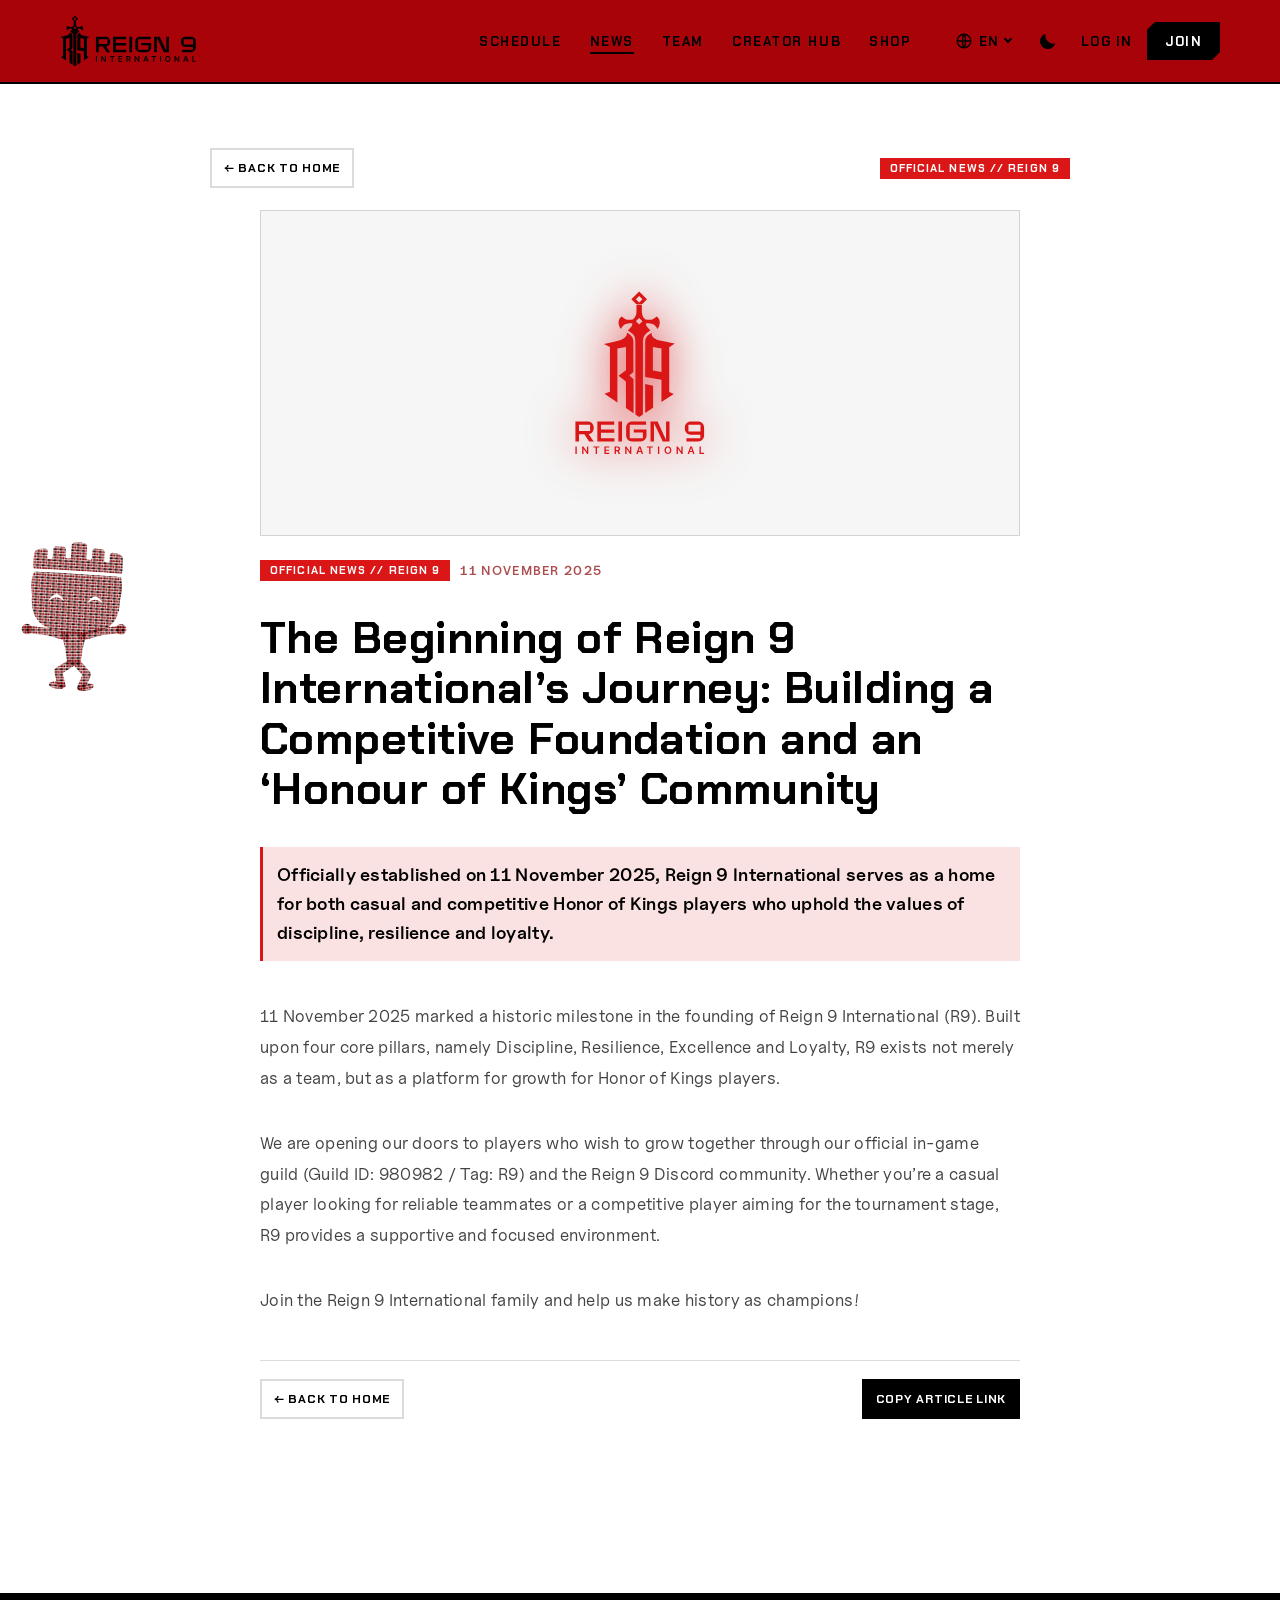
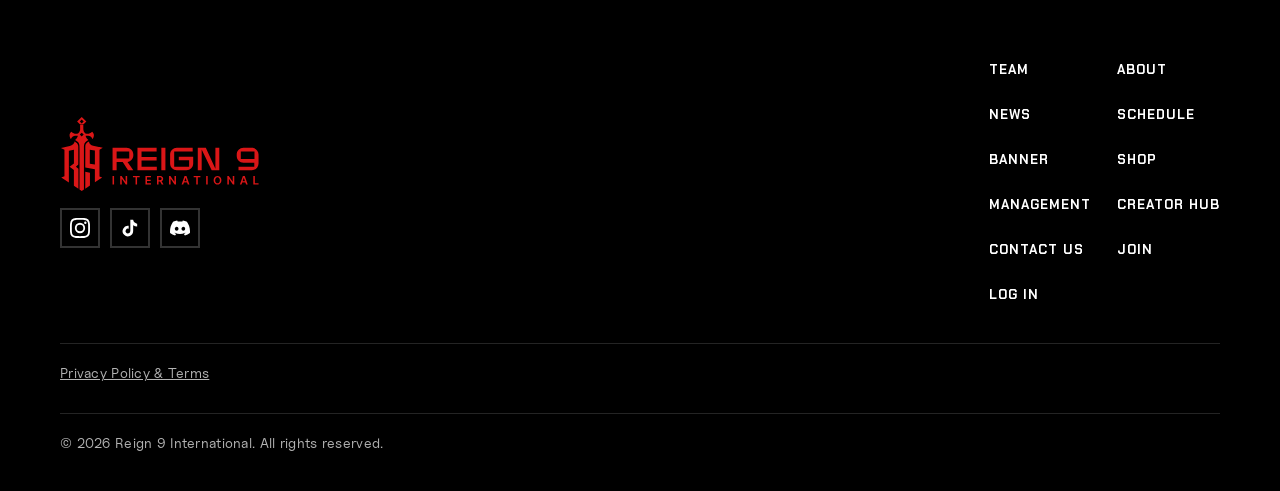
==== commit c4a11598: "Bracket turnamen internal tampil di Jadwal & Prestasi" ====
--- a/news.html
+++ b/news.html
@@ -20,8 +20,8 @@
 <link rel="icon" href="gambar/favicon.svg" type="image/svg+xml">
 <link rel="preload" href="font/Reign9Display-Regular.otf" as="font" type="font/otf" crossorigin>
 <link rel="preload" href="font/oxanium-500.woff2" as="font" type="font/woff2" crossorigin>
-<link rel="stylesheet" href="font/font.css?v=2611130849">
-<link rel="stylesheet" href="gaya.css?v=2611130849">
+<link rel="stylesheet" href="font/font.css?v=2611131454">
+<link rel="stylesheet" href="gaya.css?v=2611131454">
 </head>
 <body>
 <svg id="r9-sprite-logo" xmlns="http://www.w3.org/2000/svg" hidden aria-hidden="true"><symbol id="tegak" viewBox="203.33 170.62 188.61 237.24"><g style="fill:var(--logo-simbol,currentColor)"><path fill-rule="nonzero" d="M247.05 319.57 L254.86 316.51 L254.86 252.49 L246.31 248.15 L254.86 246.16 L254.86 246.14 L259.66 245.05 L259.70 245.04 L259.70 245.04 L268.03 243.15 C274.41 241.20 280.14 237.33 279.20 231.98 C279.20 231.98 288.34 235.68 288.42 243.80 L288.42 249.25 L288.42 250.42 L288.42 288.24 L282.66 293.36 L288.75 298.63 L288.75 347.25 L277.79 339.98 L277.79 301.76 L267.28 293.60 L277.87 285.57 L277.87 252.40 L265.57 254.63 L265.57 331.87 L247.05 319.57 Z"/><path fill-rule="evenodd" d="M324.47 242.68 L335.58 244.88 L335.59 244.87 L338.60 245.48 L339.91 245.74 L339.91 245.75 L347.94 247.40 L339.91 252.55 L339.91 317.08 L346.46 319.64 L328.74 331.40 L328.74 318.55 L328.74 310.43 L328.74 299.41 L305.40 295.28 L305.40 288.87 L305.40 284.11 L305.42 284.12 L305.53 250.42 L305.53 250.42 C305.53 250.42 305.40 252.18 305.53 243.80 C305.66 235.42 314.78 232.11 314.78 232.11 C313.91 237.05 318.71 240.71 324.47 242.68 L324.47 242.68 Z M328.74 288.25 L328.74 254.37 L316.43 252.38 L316.43 286.07 L328.74 288.25 Z"/><path fill-rule="nonzero" d="M316.76 339.36 L316.76 327.73 L316.76 310.43 L316.76 307.87 L305.41 305.47 L305.41 346.89 L316.76 339.36 L316.76 339.36 Z"/><path fill-rule="evenodd" d="M285.57 183.87 L296.81 172.62 L308.05 183.87 L301.31 190.61 L292.31 190.61 L285.57 183.87 L285.57 183.87 Z M292.08 183.86 L296.81 188.59 L301.53 183.86 L296.81 179.14 L292.08 183.86 Z"/><path fill-rule="nonzero" d="M300.02 191.89 L296.81 195.10 L293.60 191.89 L300.02 191.89 L300.02 191.89 Z"/><path fill-rule="evenodd" d="M270.56 226.56 C266.63 220.58 265.32 213.33 271.66 208.44 C277.44 213.36 280.30 214.06 287.84 212.89 C292.53 208.43 292.80 204.98 292.91 202.54 L292.91 191.89 L300.65 191.89 L300.65 202.51 C301.48 206.14 301.05 208.40 305.78 212.89 C313.31 214.06 316.18 213.36 321.96 208.44 C328.29 213.33 326.99 220.58 323.06 226.56 C323.06 226.56 320.74 221.14 315.84 219.21 C312.09 217.73 308.19 218.21 306.56 218.52 C306.20 220.33 307.68 222.81 309.30 224.89 L312.90 228.85 C304.37 233.77 302.17 236.70 302.17 247.44 L302.17 349.05 L296.81 352.60 L291.45 349.05 L291.45 254.04 C291.45 236.40 291.76 236.12 280.71 228.85 L284.31 224.89 C285.94 222.81 287.42 220.33 287.05 218.52 C285.43 218.21 281.53 217.73 277.78 219.21 C272.88 221.14 270.56 226.56 270.56 226.56 L270.56 226.56 Z M292.06 215.50 L296.81 220.25 L301.56 215.50 L296.81 210.76 L292.06 215.50 Z"/></g><g style="fill:var(--logo-teks,currentColor)"><path fill-rule="nonzero" d="M207.27 395.05 L207.27 405.72 L205.33 405.72 L205.33 395.05 L207.27 395.05 L207.27 395.05 Z"/><path fill-rule="nonzero" d="M223.81 395.05 L223.81 405.72 L222.10 405.72 L217.07 398.45 L216.98 398.45 L216.98 405.72 L215.05 405.72 L215.05 395.05 L216.78 395.05 L221.80 402.32 L221.89 402.32 L221.89 395.05 L223.81 395.05 L223.81 395.05 Z"/><path fill-rule="nonzero" d="M231.13 396.67 L231.13 395.05 L239.64 395.05 L239.64 396.67 L236.34 396.67 L236.34 405.72 L234.43 405.72 L234.43 396.67 L231.13 396.67 L231.13 396.67 Z"/><path fill-rule="nonzero" d="M246.96 405.72 L246.96 395.05 L253.90 395.05 L253.90 396.67 L248.89 396.67 L248.89 399.56 L253.54 399.56 L253.54 401.18 L248.89 401.18 L248.89 404.10 L253.94 404.10 L253.94 405.72 L246.96 405.72 L246.96 405.72 Z"/><path fill-rule="nonzero" d="M261.56 405.72 L261.56 395.05 L265.56 395.05 C266.38 395.05 267.07 395.19 267.62 395.47 C268.18 395.76 268.60 396.16 268.89 396.67 C269.18 397.18 269.32 397.78 269.32 398.46 C269.32 399.14 269.17 399.74 268.88 400.24 C268.59 400.74 268.17 401.13 267.60 401.40 C267.04 401.67 266.35 401.81 265.53 401.81 L262.68 401.81 L262.68 400.21 L265.27 400.21 C265.75 400.21 266.14 400.14 266.45 400.01 C266.75 399.87 266.98 399.68 267.13 399.42 C267.28 399.16 267.35 398.84 267.35 398.46 C267.35 398.08 267.27 397.76 267.12 397.49 C266.98 397.22 266.75 397.01 266.44 396.87 C266.14 396.73 265.74 396.66 265.26 396.66 L263.49 396.66 L263.49 405.72 L261.56 405.72 L261.56 405.72 Z"/><path fill-rule="nonzero" d="M267.07 400.88 L264.96 400.88 L267.55 405.72 L269.71 405.72 L267.07 400.88 L267.07 400.88 Z"/><path fill-rule="nonzero" d="M285.55 395.05 L285.55 405.72 L283.83 405.72 L278.80 398.45 L278.71 398.45 L278.71 405.72 L276.78 405.72 L276.78 395.05 L278.51 395.05 L283.53 402.32 L283.63 402.32 L283.63 395.05 L285.55 395.05 L285.55 395.05 Z"/><path fill-rule="nonzero" d="M294.70 405.72 L292.64 405.72 L296.39 395.05 L298.78 395.05 L302.54 405.72 L300.48 405.72 L297.63 397.24 L297.55 397.24 L294.70 405.72 L294.70 405.72 Z"/><path fill-rule="nonzero" d="M294.77 401.53 L294.77 403.09 L300.40 403.09 L300.40 401.53 L294.77 401.53 L294.77 401.53 Z"/><path fill-rule="nonzero" d="M307.87 396.67 L307.87 395.05 L316.38 395.05 L316.38 396.67 L313.08 396.67 L313.08 405.72 L311.17 405.72 L311.17 396.67 L307.87 396.67 L307.87 396.67 Z"/><path fill-rule="nonzero" d="M325.63 395.05 L325.63 405.72 L323.70 405.72 L323.70 395.05 L325.63 395.05 L325.63 395.05 Z"/><path fill-rule="evenodd" d="M342.95 400.38 C342.95 401.53 342.73 402.52 342.30 403.33 C341.87 404.15 341.29 404.78 340.55 405.21 C339.82 405.65 338.98 405.86 338.05 405.86 C337.11 405.86 336.28 405.64 335.54 405.21 C334.80 404.77 334.21 404.15 333.79 403.33 C333.36 402.51 333.14 401.53 333.14 400.38 C333.14 399.23 333.36 398.25 333.79 397.43 C334.21 396.61 334.80 395.99 335.54 395.55 C336.28 395.12 337.11 394.90 338.05 394.90 C338.98 394.90 339.82 395.12 340.55 395.55 C341.29 395.99 341.87 396.61 342.30 397.43 C342.73 398.25 342.95 399.23 342.95 400.38 L342.95 400.38 Z M341.00 400.38 C341.00 399.57 340.88 398.89 340.63 398.33 C340.37 397.78 340.03 397.35 339.58 397.07 C339.14 396.78 338.62 396.64 338.05 396.64 C337.46 396.64 336.95 396.78 336.51 397.07 C336.06 397.35 335.72 397.78 335.46 398.33 C335.21 398.89 335.08 399.57 335.08 400.38 C335.08 401.19 335.21 401.88 335.46 402.43 C335.72 402.99 336.06 403.41 336.51 403.70 C336.95 403.99 337.46 404.13 338.05 404.13 C338.62 404.13 339.14 403.99 339.58 403.70 C340.03 403.41 340.37 402.99 340.63 402.43 C340.88 401.88 341.00 401.19 341.00 400.38 L341.00 400.38 Z"/><path fill-rule="nonzero" d="M359.23 395.05 L359.23 405.72 L357.51 405.72 L352.48 398.45 L352.39 398.45 L352.39 405.72 L350.46 405.72 L350.46 395.05 L352.19 395.05 L357.21 402.32 L357.31 402.32 L357.31 395.05 L359.23 395.05 L359.23 395.05 Z"/><path fill-rule="nonzero" d="M368.38 405.72 L366.32 405.72 L370.07 395.05 L372.46 395.05 L376.22 405.72 L374.16 405.72 L371.31 397.24 L371.23 397.24 L368.38 405.72 L368.38 405.72 Z"/><path fill-rule="nonzero" d="M368.45 401.53 L368.45 403.09 L374.08 403.09 L374.08 401.53 L368.45 401.53 L368.45 401.53 Z"/><path fill-rule="nonzero" d="M383.31 405.72 L383.31 395.05 L385.24 395.05 L385.24 404.10 L389.94 404.10 L389.94 405.72 L383.31 405.72 Z"/><path fill-rule="evenodd" d="M231.61 368.86 L231.61 367.89 C231.61 363.17 227.78 359.36 223.07 359.36 L205.37 359.36 L205.37 387.79 L210.51 387.79 L210.51 377.39 L218.18 377.39 L225.01 387.79 L231.61 387.79 L224.24 377.28 C228.39 376.70 231.61 373.17 231.61 368.86 L231.61 368.86 L231.61 368.86 Z M226.45 372.78 L210.51 372.78 L210.51 363.97 L226.45 363.97 L226.45 372.78 L226.45 372.78 Z"/><path fill-rule="nonzero" d="M261.31 383.18 L242.00 383.18 L242.00 375.47 L261.06 375.47 L261.06 370.86 L242.00 370.86 L242.00 363.97 L261.06 363.97 L261.06 359.36 L236.85 359.36 L236.85 387.79 L261.31 387.79 L261.31 383.18 L261.31 383.18 Z"/><path fill-rule="nonzero" d="M272.18 387.79 L272.18 359.36 L267.03 359.36 L267.03 387.79 L272.18 387.79 L272.18 387.79 Z"/><path fill-rule="nonzero" d="M289.09 370.69 L289.09 375.03 L302.15 375.03 L302.15 383.19 L283.27 383.19 L283.27 363.96 L306.66 363.96 L306.66 359.36 L286.65 359.36 C281.94 359.36 278.12 363.17 278.12 367.89 L278.12 379.26 C278.12 383.97 281.94 387.79 286.65 387.79 L298.77 387.79 C303.48 387.79 307.31 383.97 307.31 379.26 L307.31 370.69 L289.09 370.69 L289.09 370.69 Z"/><path fill-rule="nonzero" d="M335.36 359.36 L335.36 385.74 L323.24 359.36 L313.10 359.36 L313.10 387.79 L318.03 387.79 L318.03 361.33 L330.64 387.79 L340.30 387.79 L340.30 359.36 L335.36 359.36 L335.36 359.36 Z"/><path fill-rule="evenodd" d="M370.86 378.19 L384.54 378.19 L384.54 383.19 L364.58 383.19 L364.58 387.79 L381.39 387.79 C386.10 387.79 389.92 383.97 389.92 379.26 L389.92 367.89 C389.92 363.17 386.10 359.36 381.39 359.36 L370.86 359.36 C366.15 359.36 362.33 363.17 362.33 367.89 L362.33 369.66 C362.33 374.37 366.15 378.19 370.86 378.19 L370.86 378.19 L370.86 378.19 Z M367.48 363.97 L384.77 363.97 L384.77 373.60 L367.48 373.60 L367.48 363.97 Z"/></g></symbol><symbol id="datar" viewBox="83.38 426.13 428.51 163.23"><g style="fill:var(--logo-simbol,currentColor)"><path fill-rule="nonzero" d="M86.04 558.13 L92.94 555.43 L92.94 498.79 L85.38 494.95 L92.94 493.19 L92.94 493.17 L97.19 492.20 L97.22 492.19 L97.22 492.20 L104.59 490.52 C110.24 488.80 115.31 485.37 114.47 480.64 C114.47 480.64 122.56 483.92 122.64 491.10 L122.64 495.92 L122.64 496.95 L122.64 530.42 L117.54 534.94 L122.93 539.61 L122.93 582.63 L113.23 576.19 L113.23 542.38 L103.93 535.16 L113.30 528.05 L113.30 498.71 L102.42 500.68 L102.42 569.02 L86.04 558.13 Z"/><path fill-rule="evenodd" d="M154.53 490.11 L164.36 492.06 L164.37 492.04 L167.03 492.59 L168.19 492.82 L168.19 492.83 L175.30 494.29 L168.19 498.84 L168.19 555.93 L173.98 558.20 L158.31 568.61 L158.31 557.24 L158.31 550.05 L158.31 540.30 L137.65 536.65 L137.65 530.97 L137.65 526.77 L137.67 526.77 L137.78 496.95 L137.77 496.95 C137.77 496.95 137.65 498.52 137.77 491.10 C137.89 483.68 145.96 480.76 145.96 480.76 C145.19 485.13 149.43 488.37 154.53 490.11 L154.53 490.11 Z M158.31 530.42 L158.31 500.45 L147.42 498.69 L147.42 528.50 L158.31 530.42 Z"/><path fill-rule="nonzero" d="M147.71 575.64 L147.71 565.35 L147.71 550.05 L147.71 547.78 L137.67 545.66 L137.67 582.31 L147.71 575.64 L147.71 575.64 Z"/><path fill-rule="evenodd" d="M120.11 438.07 L130.06 428.13 L140.00 438.07 L134.04 444.04 L126.08 444.04 L120.11 438.07 L120.11 438.07 Z M125.88 438.07 L130.06 442.25 L134.24 438.07 L130.06 433.89 L125.88 438.07 Z"/><path fill-rule="nonzero" d="M132.90 445.17 L130.06 448.02 L127.21 445.17 L132.90 445.17 L132.90 445.17 Z"/><path fill-rule="evenodd" d="M106.83 475.85 C103.35 470.56 102.20 464.14 107.80 459.82 C112.92 464.16 115.45 464.79 122.12 463.75 C126.27 459.81 126.51 456.75 126.61 454.59 L126.61 445.17 L133.46 445.17 L133.46 454.57 C134.19 457.78 133.81 459.78 137.99 463.75 C144.66 464.79 147.20 464.16 152.31 459.82 C157.91 464.14 156.76 470.56 153.28 475.85 C153.28 475.85 151.23 471.05 146.89 469.34 C143.58 468.03 140.13 468.46 138.69 468.73 C138.36 470.33 139.67 472.53 141.11 474.37 L144.30 477.87 C136.75 482.23 134.80 484.82 134.80 494.32 L134.80 584.22 L130.06 587.36 L125.32 584.22 L125.32 500.16 C125.32 484.55 125.59 484.31 115.82 477.87 L119.00 474.37 C120.44 472.53 121.75 470.33 121.43 468.73 C119.99 468.46 116.54 468.03 113.22 469.34 C108.89 471.05 106.83 475.85 106.83 475.85 L106.83 475.85 Z M125.86 466.06 L130.06 470.26 L134.26 466.06 L130.06 461.86 L125.86 466.06 Z"/></g><g style="fill:var(--logo-teks,currentColor)"><path fill-rule="nonzero" d="M199.51 555.12 L199.51 573.25 L196.23 573.25 L196.23 555.12 L199.51 555.12 L199.51 555.12 Z"/><path fill-rule="nonzero" d="M227.63 555.12 L227.63 573.25 L224.71 573.25 L216.17 560.91 L216.02 560.91 L216.02 573.25 L212.73 573.25 L212.73 555.12 L215.67 555.12 L224.21 567.48 L224.36 567.48 L224.36 555.12 L227.63 555.12 L227.63 555.12 Z"/><path fill-rule="nonzero" d="M240.06 557.88 L240.06 555.12 L254.52 555.12 L254.52 557.88 L248.92 557.88 L248.92 573.25 L245.66 573.25 L245.66 557.88 L240.06 557.88 L240.06 557.88 Z"/><path fill-rule="nonzero" d="M266.95 573.25 L266.95 555.12 L278.75 555.12 L278.75 557.88 L270.24 557.88 L270.24 562.80 L278.13 562.80 L278.13 565.55 L270.24 565.55 L270.24 570.50 L278.81 570.50 L278.81 573.25 L266.95 573.25 L266.95 573.25 Z"/><path fill-rule="nonzero" d="M291.75 573.25 L291.75 555.12 L298.55 555.12 C299.95 555.12 301.12 555.37 302.06 555.85 C303.01 556.34 303.72 557.01 304.21 557.88 C304.70 558.75 304.94 559.77 304.94 560.92 C304.94 562.08 304.70 563.09 304.20 563.95 C303.71 564.80 302.99 565.45 302.03 565.92 C301.08 566.38 299.90 566.61 298.51 566.61 L293.67 566.61 L293.67 563.89 L298.07 563.89 C298.88 563.89 299.55 563.77 300.07 563.55 C300.59 563.32 300.97 562.99 301.22 562.55 C301.47 562.11 301.60 561.57 301.60 560.92 C301.60 560.28 301.47 559.73 301.22 559.27 C300.96 558.82 300.58 558.47 300.06 558.23 C299.54 557.99 298.87 557.87 298.05 557.87 L295.04 557.87 L295.04 573.25 L291.75 573.25 L291.75 573.25 Z"/><path fill-rule="nonzero" d="M301.12 565.04 L297.54 565.04 L301.94 573.25 L305.61 573.25 L301.12 565.04 L301.12 565.04 Z"/><path fill-rule="nonzero" d="M332.52 555.12 L332.52 573.25 L329.60 573.25 L321.06 560.91 L320.91 560.91 L320.91 573.25 L317.62 573.25 L317.62 555.12 L320.56 555.12 L329.09 567.48 L329.25 567.48 L329.25 555.12 L332.52 555.12 L332.52 555.12 Z"/><path fill-rule="nonzero" d="M348.07 573.25 L344.56 573.25 L350.95 555.12 L355.00 555.12 L361.39 573.25 L357.89 573.25 L353.04 558.84 L352.90 558.84 L348.07 573.25 L348.07 573.25 Z"/><path fill-rule="nonzero" d="M348.19 566.14 L348.19 568.78 L357.75 568.78 L357.75 566.14 L348.19 566.14 L348.19 566.14 Z"/><path fill-rule="nonzero" d="M370.45 557.88 L370.45 555.12 L384.91 555.12 L384.91 557.88 L379.30 557.88 L379.30 573.25 L376.05 573.25 L376.05 557.88 L370.45 557.88 L370.45 557.88 Z"/><path fill-rule="nonzero" d="M400.63 555.12 L400.63 573.25 L397.34 573.25 L397.34 555.12 L400.63 555.12 L400.63 555.12 Z"/><path fill-rule="evenodd" d="M430.05 564.19 C430.05 566.14 429.68 567.81 428.95 569.20 C428.22 570.59 427.23 571.66 425.97 572.39 C424.72 573.13 423.30 573.50 421.72 573.50 C420.13 573.50 418.71 573.13 417.45 572.39 C416.20 571.65 415.21 570.58 414.48 569.19 C413.75 567.81 413.39 566.14 413.39 564.19 C413.39 562.23 413.75 560.56 414.48 559.17 C415.21 557.79 416.20 556.72 417.45 555.98 C418.71 555.24 420.13 554.88 421.72 554.88 C423.30 554.88 424.72 555.24 425.97 555.98 C427.23 556.72 428.22 557.79 428.95 559.17 C429.68 560.56 430.05 562.23 430.05 564.19 L430.05 564.19 Z M426.74 564.19 C426.74 562.81 426.53 561.65 426.10 560.71 C425.67 559.76 425.08 559.04 424.33 558.55 C423.57 558.07 422.70 557.82 421.72 557.82 C420.73 557.82 419.86 558.07 419.10 558.55 C418.35 559.04 417.76 559.76 417.33 560.71 C416.90 561.65 416.69 562.81 416.69 564.19 C416.69 565.56 416.90 566.73 417.33 567.67 C417.76 568.62 418.35 569.33 419.10 569.82 C419.86 570.31 420.73 570.55 421.72 570.55 C422.70 570.55 423.57 570.31 424.33 569.82 C425.08 569.33 425.67 568.62 426.10 567.67 C426.53 566.73 426.74 565.56 426.74 564.19 L426.74 564.19 Z"/><path fill-rule="nonzero" d="M457.71 555.12 L457.71 573.25 L454.79 573.25 L446.25 560.91 L446.10 560.91 L446.10 573.25 L442.81 573.25 L442.81 555.12 L445.75 555.12 L454.28 567.48 L454.44 567.48 L454.44 555.12 L457.71 555.12 L457.71 555.12 Z"/><path fill-rule="nonzero" d="M473.26 573.25 L469.76 573.25 L476.14 555.12 L480.19 555.12 L486.58 573.25 L483.08 573.25 L478.23 558.84 L478.09 558.84 L473.26 573.25 L473.26 573.25 Z"/><path fill-rule="nonzero" d="M473.38 566.14 L473.38 568.78 L482.94 568.78 L482.94 566.14 L473.38 566.14 L473.38 566.14 Z"/><path fill-rule="nonzero" d="M498.62 573.25 L498.62 555.12 L501.91 555.12 L501.91 570.50 L509.89 570.50 L509.89 573.25 L498.62 573.25 Z"/><path fill-rule="evenodd" d="M240.87 510.63 L240.87 508.98 C240.87 500.97 234.37 494.48 226.36 494.48 L196.28 494.48 L196.28 542.80 L205.02 542.80 L205.02 525.13 L218.06 525.13 L229.66 542.80 L240.87 542.80 L228.35 524.93 C235.41 523.95 240.87 517.96 240.87 510.63 L240.87 510.63 L240.87 510.63 Z M232.10 517.29 L205.02 517.29 L205.02 502.31 L232.10 502.31 L232.10 517.29 L232.10 517.29 Z"/><path fill-rule="nonzero" d="M291.33 534.96 L258.53 534.96 L258.53 521.86 L290.91 521.86 L290.91 514.03 L258.53 514.03 L258.53 502.31 L290.91 502.31 L290.91 494.48 L249.77 494.48 L249.77 542.80 L291.33 542.80 L291.33 534.96 L291.33 534.96 Z"/><path fill-rule="nonzero" d="M309.81 542.80 L309.81 494.48 L301.06 494.48 L301.06 542.80 L309.81 542.80 L309.81 542.80 Z"/><path fill-rule="nonzero" d="M338.53 513.74 L338.53 521.11 L360.73 521.11 L360.73 534.97 L328.65 534.97 L328.65 502.30 L368.38 502.30 L368.38 494.48 L334.39 494.48 C326.39 494.48 319.90 500.97 319.90 508.98 L319.90 528.30 C319.90 536.31 326.39 542.80 334.39 542.80 L354.98 542.80 C362.99 542.80 369.49 536.31 369.49 528.30 L369.49 513.74 L338.53 513.74 L338.53 513.74 Z"/><path fill-rule="nonzero" d="M417.16 494.48 L417.16 539.31 L396.57 494.48 L379.32 494.48 L379.32 542.80 L387.71 542.80 L387.71 497.84 L409.13 542.80 L425.54 542.80 L425.54 494.48 L417.16 494.48 L417.16 494.48 Z"/><path fill-rule="evenodd" d="M477.47 526.48 L500.72 526.48 L500.72 534.98 L466.79 534.98 L466.79 542.80 L495.36 542.80 C503.36 542.80 509.85 536.31 509.85 528.30 L509.85 508.98 C509.85 500.97 503.36 494.48 495.36 494.48 L477.47 494.48 C469.46 494.48 462.97 500.97 462.97 508.98 L462.97 511.99 C462.97 520.00 469.46 526.48 477.47 526.48 L477.47 526.48 L477.47 526.48 Z M471.73 502.31 L501.10 502.31 L501.10 518.68 L471.73 518.68 L471.73 502.31 Z"/></g></symbol><symbol id="simbol" viewBox="244.31 170.62 105.63 183.98"><g style="fill:var(--logo-simbol,currentColor)"><path fill-rule="nonzero" d="M247.05 319.57 L254.86 316.51 L254.86 252.49 L246.31 248.15 L254.86 246.16 L254.86 246.14 L259.66 245.05 L259.70 245.04 L259.70 245.04 L268.03 243.15 C274.41 241.20 280.14 237.33 279.20 231.98 C279.20 231.98 288.34 235.68 288.42 243.80 L288.42 249.25 L288.42 250.42 L288.42 288.24 L282.66 293.36 L288.75 298.63 L288.75 347.25 L277.79 339.98 L277.79 301.76 L267.28 293.60 L277.87 285.57 L277.87 252.40 L265.57 254.63 L265.57 331.87 L247.05 319.57 Z"/><path fill-rule="evenodd" d="M324.47 242.68 L335.58 244.88 L335.59 244.87 L338.60 245.48 L339.91 245.74 L339.91 245.75 L347.94 247.40 L339.91 252.55 L339.91 317.08 L346.46 319.64 L328.74 331.40 L328.74 318.55 L328.74 310.43 L328.74 299.41 L305.40 295.28 L305.40 288.87 L305.40 284.11 L305.42 284.12 L305.53 250.42 L305.53 250.42 C305.53 250.42 305.40 252.18 305.53 243.80 C305.66 235.42 314.78 232.11 314.78 232.11 C313.91 237.05 318.71 240.71 324.47 242.68 L324.47 242.68 Z M328.74 288.25 L328.74 254.37 L316.43 252.38 L316.43 286.07 L328.74 288.25 Z"/><path fill-rule="nonzero" d="M316.76 339.36 L316.76 327.73 L316.76 310.43 L316.76 307.87 L305.41 305.47 L305.41 346.89 L316.76 339.36 L316.76 339.36 Z"/><path fill-rule="evenodd" d="M285.57 183.87 L296.81 172.62 L308.05 183.87 L301.31 190.61 L292.31 190.61 L285.57 183.87 L285.57 183.87 Z M292.08 183.86 L296.81 188.59 L301.53 183.86 L296.81 179.14 L292.08 183.86 Z"/><path fill-rule="nonzero" d="M300.02 191.89 L296.81 195.10 L293.60 191.89 L300.02 191.89 L300.02 191.89 Z"/><path fill-rule="evenodd" d="M270.56 226.56 C266.63 220.58 265.32 213.33 271.66 208.44 C277.44 213.36 280.30 214.06 287.84 212.89 C292.53 208.43 292.80 204.98 292.91 202.54 L292.91 191.89 L300.65 191.89 L300.65 202.51 C301.48 206.14 301.05 208.40 305.78 212.89 C313.31 214.06 316.18 213.36 321.96 208.44 C328.29 213.33 326.99 220.58 323.06 226.56 C323.06 226.56 320.74 221.14 315.84 219.21 C312.09 217.73 308.19 218.21 306.56 218.52 C306.20 220.33 307.68 222.81 309.30 224.89 L312.90 228.85 C304.37 233.77 302.17 236.70 302.17 247.44 L302.17 349.05 L296.81 352.60 L291.45 349.05 L291.45 254.04 C291.45 236.40 291.76 236.12 280.71 228.85 L284.31 224.89 C285.94 222.81 287.42 220.33 287.05 218.52 C285.43 218.21 281.53 217.73 277.78 219.21 C272.88 221.14 270.56 226.56 270.56 226.56 L270.56 226.56 Z M292.06 215.50 L296.81 220.25 L301.56 215.50 L296.81 210.76 L292.06 215.50 Z"/></g><g style="fill:var(--logo-teks,currentColor)"></g></symbol></svg>
@@ -119,12 +119,12 @@
   <p class="kaki__hak" data-i18n="kaki.hak">© 2026 Reign 9 International.</p>
 </footer>
 
-<script src="bahasa.js?v=2611130849"></script>
-<script src="cuitan-ixar.js?v=2611130849"></script>
-<script src="ixar.js?v=2611130849"></script>
-<script src="desain-model.js?v=2611130849"></script>
-<script src="desain.js?v=2611130849"></script>
-<script src="app.js?v=2611130849"></script>
-<script src="bagian-baru.js?v=2611130849"></script>
+<script src="bahasa.js?v=2611131454"></script>
+<script src="cuitan-ixar.js?v=2611131454"></script>
+<script src="ixar.js?v=2611131454"></script>
+<script src="desain-model.js?v=2611131454"></script>
+<script src="desain.js?v=2611131454"></script>
+<script src="app.js?v=2611131454"></script>
+<script src="bagian-baru.js?v=2611131454"></script>
 </body>
 </html>
--- a/gaya.css
+++ b/gaya.css
@@ -1183,3 +1183,20 @@
 .atas--turun { box-shadow: 0 10px 30px rgba(0, 0, 0, .35); }
 .atas__menu > a.aktif::after { transform: scaleX(1) !important; }
 .atas__bilah a.aktif { border-bottom-color: #000 !important; }
+
+/* ---------- bracket turnamen internal ---------- */
+.bracket-wadah { display: grid; gap: 28px; margin-bottom: 40px; }
+.bracket-web header { display: flex; flex-wrap: wrap; justify-content: space-between; align-items: baseline; gap: 8px; margin-bottom: 12px; }
+.bracket-web header span { color: var(--teks-redup); font-size: 14px; }
+.bracket { display: grid; grid-auto-flow: column; grid-auto-columns: minmax(170px, 1fr); gap: 18px; overflow-x: auto; padding-bottom: 8px; }
+.br-ronde { display: grid; grid-template-rows: auto 1fr; gap: 10px; }
+.br-ronde h4 { margin: 0; font: 700 12px/1 var(--sub); letter-spacing: .12em; text-transform: uppercase; color: var(--teks-merah); }
+.br-laga-daftar { display: flex; flex-direction: column; justify-content: space-around; gap: 14px; }
+.br-laga { display: grid; border: 1px solid var(--garis); background: var(--kartu); }
+.br-tim { display: flex; justify-content: space-between; gap: 8px; align-items: center; min-height: 40px; padding: 0 12px; font: 600 14px/1.2 var(--badan); color: var(--teks); }
+.br-tim + .br-tim { border-top: 1px solid var(--garis); }
+.br-tim span { overflow: hidden; text-overflow: ellipsis; white-space: nowrap; }
+.br-tim--menang { background: var(--merah); color: #fff; font-weight: 700; }
+.br-tim--kalah { opacity: .45; }
+.br-tim--kosong { color: var(--teks-redup); font-style: italic; }
+.br-trofi { padding: 18px 14px; text-align: center; font: 700 16px/1.3 var(--sub); border: 2px solid var(--merah); color: var(--teks); background: var(--kartu); }
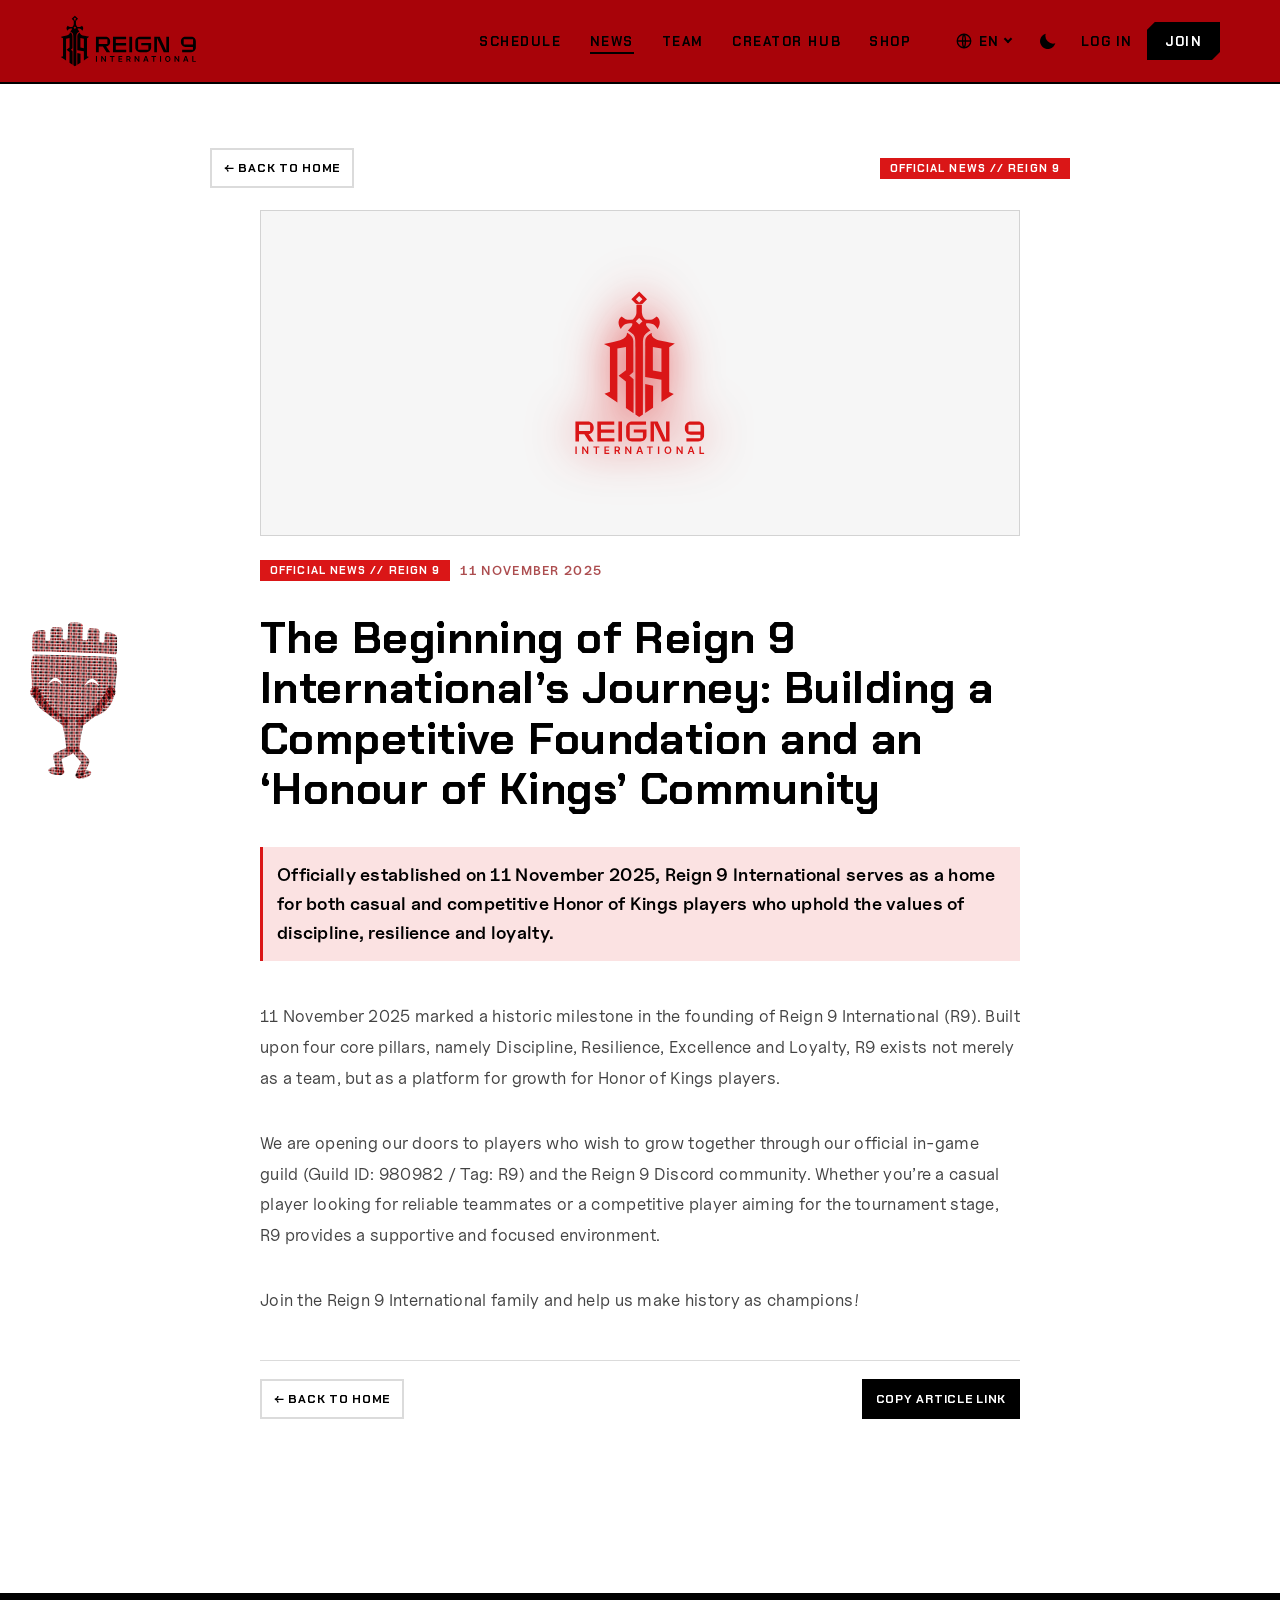
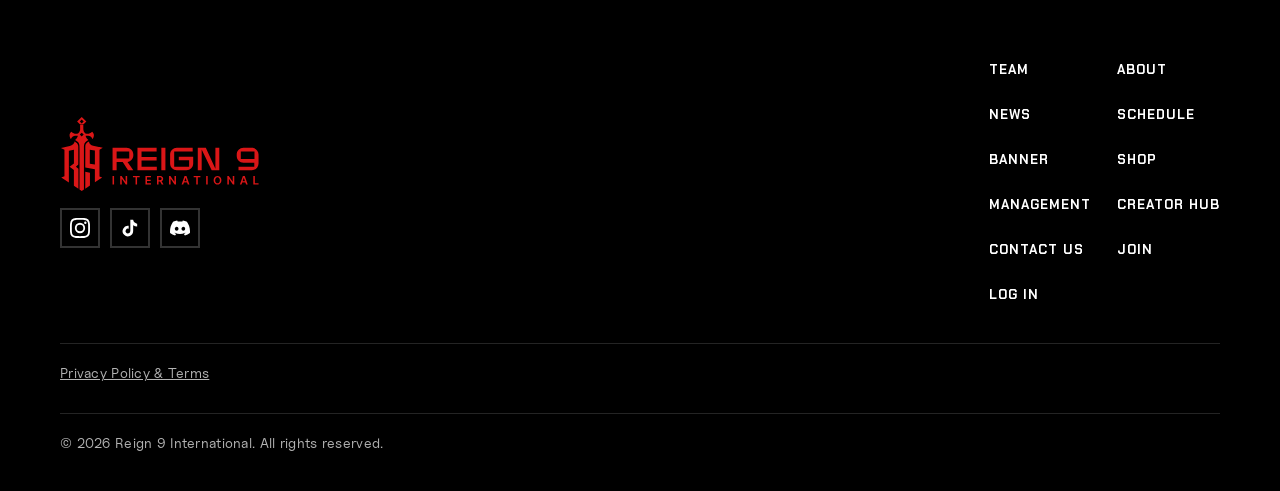
==== commit 9532e641: "Produk toko di bagian Shop (checkout di Toko member)" ====
--- a/news.html
+++ b/news.html
@@ -20,8 +20,8 @@
 <link rel="icon" href="gambar/favicon.svg" type="image/svg+xml">
 <link rel="preload" href="font/Reign9Display-Regular.otf" as="font" type="font/otf" crossorigin>
 <link rel="preload" href="font/oxanium-500.woff2" as="font" type="font/woff2" crossorigin>
-<link rel="stylesheet" href="font/font.css?v=2611131454">
-<link rel="stylesheet" href="gaya.css?v=2611131454">
+<link rel="stylesheet" href="font/font.css?v=2611132004">
+<link rel="stylesheet" href="gaya.css?v=2611132004">
 </head>
 <body>
 <svg id="r9-sprite-logo" xmlns="http://www.w3.org/2000/svg" hidden aria-hidden="true"><symbol id="tegak" viewBox="203.33 170.62 188.61 237.24"><g style="fill:var(--logo-simbol,currentColor)"><path fill-rule="nonzero" d="M247.05 319.57 L254.86 316.51 L254.86 252.49 L246.31 248.15 L254.86 246.16 L254.86 246.14 L259.66 245.05 L259.70 245.04 L259.70 245.04 L268.03 243.15 C274.41 241.20 280.14 237.33 279.20 231.98 C279.20 231.98 288.34 235.68 288.42 243.80 L288.42 249.25 L288.42 250.42 L288.42 288.24 L282.66 293.36 L288.75 298.63 L288.75 347.25 L277.79 339.98 L277.79 301.76 L267.28 293.60 L277.87 285.57 L277.87 252.40 L265.57 254.63 L265.57 331.87 L247.05 319.57 Z"/><path fill-rule="evenodd" d="M324.47 242.68 L335.58 244.88 L335.59 244.87 L338.60 245.48 L339.91 245.74 L339.91 245.75 L347.94 247.40 L339.91 252.55 L339.91 317.08 L346.46 319.64 L328.74 331.40 L328.74 318.55 L328.74 310.43 L328.74 299.41 L305.40 295.28 L305.40 288.87 L305.40 284.11 L305.42 284.12 L305.53 250.42 L305.53 250.42 C305.53 250.42 305.40 252.18 305.53 243.80 C305.66 235.42 314.78 232.11 314.78 232.11 C313.91 237.05 318.71 240.71 324.47 242.68 L324.47 242.68 Z M328.74 288.25 L328.74 254.37 L316.43 252.38 L316.43 286.07 L328.74 288.25 Z"/><path fill-rule="nonzero" d="M316.76 339.36 L316.76 327.73 L316.76 310.43 L316.76 307.87 L305.41 305.47 L305.41 346.89 L316.76 339.36 L316.76 339.36 Z"/><path fill-rule="evenodd" d="M285.57 183.87 L296.81 172.62 L308.05 183.87 L301.31 190.61 L292.31 190.61 L285.57 183.87 L285.57 183.87 Z M292.08 183.86 L296.81 188.59 L301.53 183.86 L296.81 179.14 L292.08 183.86 Z"/><path fill-rule="nonzero" d="M300.02 191.89 L296.81 195.10 L293.60 191.89 L300.02 191.89 L300.02 191.89 Z"/><path fill-rule="evenodd" d="M270.56 226.56 C266.63 220.58 265.32 213.33 271.66 208.44 C277.44 213.36 280.30 214.06 287.84 212.89 C292.53 208.43 292.80 204.98 292.91 202.54 L292.91 191.89 L300.65 191.89 L300.65 202.51 C301.48 206.14 301.05 208.40 305.78 212.89 C313.31 214.06 316.18 213.36 321.96 208.44 C328.29 213.33 326.99 220.58 323.06 226.56 C323.06 226.56 320.74 221.14 315.84 219.21 C312.09 217.73 308.19 218.21 306.56 218.52 C306.20 220.33 307.68 222.81 309.30 224.89 L312.90 228.85 C304.37 233.77 302.17 236.70 302.17 247.44 L302.17 349.05 L296.81 352.60 L291.45 349.05 L291.45 254.04 C291.45 236.40 291.76 236.12 280.71 228.85 L284.31 224.89 C285.94 222.81 287.42 220.33 287.05 218.52 C285.43 218.21 281.53 217.73 277.78 219.21 C272.88 221.14 270.56 226.56 270.56 226.56 L270.56 226.56 Z M292.06 215.50 L296.81 220.25 L301.56 215.50 L296.81 210.76 L292.06 215.50 Z"/></g><g style="fill:var(--logo-teks,currentColor)"><path fill-rule="nonzero" d="M207.27 395.05 L207.27 405.72 L205.33 405.72 L205.33 395.05 L207.27 395.05 L207.27 395.05 Z"/><path fill-rule="nonzero" d="M223.81 395.05 L223.81 405.72 L222.10 405.72 L217.07 398.45 L216.98 398.45 L216.98 405.72 L215.05 405.72 L215.05 395.05 L216.78 395.05 L221.80 402.32 L221.89 402.32 L221.89 395.05 L223.81 395.05 L223.81 395.05 Z"/><path fill-rule="nonzero" d="M231.13 396.67 L231.13 395.05 L239.64 395.05 L239.64 396.67 L236.34 396.67 L236.34 405.72 L234.43 405.72 L234.43 396.67 L231.13 396.67 L231.13 396.67 Z"/><path fill-rule="nonzero" d="M246.96 405.72 L246.96 395.05 L253.90 395.05 L253.90 396.67 L248.89 396.67 L248.89 399.56 L253.54 399.56 L253.54 401.18 L248.89 401.18 L248.89 404.10 L253.94 404.10 L253.94 405.72 L246.96 405.72 L246.96 405.72 Z"/><path fill-rule="nonzero" d="M261.56 405.72 L261.56 395.05 L265.56 395.05 C266.38 395.05 267.07 395.19 267.62 395.47 C268.18 395.76 268.60 396.16 268.89 396.67 C269.18 397.18 269.32 397.78 269.32 398.46 C269.32 399.14 269.17 399.74 268.88 400.24 C268.59 400.74 268.17 401.13 267.60 401.40 C267.04 401.67 266.35 401.81 265.53 401.81 L262.68 401.81 L262.68 400.21 L265.27 400.21 C265.75 400.21 266.14 400.14 266.45 400.01 C266.75 399.87 266.98 399.68 267.13 399.42 C267.28 399.16 267.35 398.84 267.35 398.46 C267.35 398.08 267.27 397.76 267.12 397.49 C266.98 397.22 266.75 397.01 266.44 396.87 C266.14 396.73 265.74 396.66 265.26 396.66 L263.49 396.66 L263.49 405.72 L261.56 405.72 L261.56 405.72 Z"/><path fill-rule="nonzero" d="M267.07 400.88 L264.96 400.88 L267.55 405.72 L269.71 405.72 L267.07 400.88 L267.07 400.88 Z"/><path fill-rule="nonzero" d="M285.55 395.05 L285.55 405.72 L283.83 405.72 L278.80 398.45 L278.71 398.45 L278.71 405.72 L276.78 405.72 L276.78 395.05 L278.51 395.05 L283.53 402.32 L283.63 402.32 L283.63 395.05 L285.55 395.05 L285.55 395.05 Z"/><path fill-rule="nonzero" d="M294.70 405.72 L292.64 405.72 L296.39 395.05 L298.78 395.05 L302.54 405.72 L300.48 405.72 L297.63 397.24 L297.55 397.24 L294.70 405.72 L294.70 405.72 Z"/><path fill-rule="nonzero" d="M294.77 401.53 L294.77 403.09 L300.40 403.09 L300.40 401.53 L294.77 401.53 L294.77 401.53 Z"/><path fill-rule="nonzero" d="M307.87 396.67 L307.87 395.05 L316.38 395.05 L316.38 396.67 L313.08 396.67 L313.08 405.72 L311.17 405.72 L311.17 396.67 L307.87 396.67 L307.87 396.67 Z"/><path fill-rule="nonzero" d="M325.63 395.05 L325.63 405.72 L323.70 405.72 L323.70 395.05 L325.63 395.05 L325.63 395.05 Z"/><path fill-rule="evenodd" d="M342.95 400.38 C342.95 401.53 342.73 402.52 342.30 403.33 C341.87 404.15 341.29 404.78 340.55 405.21 C339.82 405.65 338.98 405.86 338.05 405.86 C337.11 405.86 336.28 405.64 335.54 405.21 C334.80 404.77 334.21 404.15 333.79 403.33 C333.36 402.51 333.14 401.53 333.14 400.38 C333.14 399.23 333.36 398.25 333.79 397.43 C334.21 396.61 334.80 395.99 335.54 395.55 C336.28 395.12 337.11 394.90 338.05 394.90 C338.98 394.90 339.82 395.12 340.55 395.55 C341.29 395.99 341.87 396.61 342.30 397.43 C342.73 398.25 342.95 399.23 342.95 400.38 L342.95 400.38 Z M341.00 400.38 C341.00 399.57 340.88 398.89 340.63 398.33 C340.37 397.78 340.03 397.35 339.58 397.07 C339.14 396.78 338.62 396.64 338.05 396.64 C337.46 396.64 336.95 396.78 336.51 397.07 C336.06 397.35 335.72 397.78 335.46 398.33 C335.21 398.89 335.08 399.57 335.08 400.38 C335.08 401.19 335.21 401.88 335.46 402.43 C335.72 402.99 336.06 403.41 336.51 403.70 C336.95 403.99 337.46 404.13 338.05 404.13 C338.62 404.13 339.14 403.99 339.58 403.70 C340.03 403.41 340.37 402.99 340.63 402.43 C340.88 401.88 341.00 401.19 341.00 400.38 L341.00 400.38 Z"/><path fill-rule="nonzero" d="M359.23 395.05 L359.23 405.72 L357.51 405.72 L352.48 398.45 L352.39 398.45 L352.39 405.72 L350.46 405.72 L350.46 395.05 L352.19 395.05 L357.21 402.32 L357.31 402.32 L357.31 395.05 L359.23 395.05 L359.23 395.05 Z"/><path fill-rule="nonzero" d="M368.38 405.72 L366.32 405.72 L370.07 395.05 L372.46 395.05 L376.22 405.72 L374.16 405.72 L371.31 397.24 L371.23 397.24 L368.38 405.72 L368.38 405.72 Z"/><path fill-rule="nonzero" d="M368.45 401.53 L368.45 403.09 L374.08 403.09 L374.08 401.53 L368.45 401.53 L368.45 401.53 Z"/><path fill-rule="nonzero" d="M383.31 405.72 L383.31 395.05 L385.24 395.05 L385.24 404.10 L389.94 404.10 L389.94 405.72 L383.31 405.72 Z"/><path fill-rule="evenodd" d="M231.61 368.86 L231.61 367.89 C231.61 363.17 227.78 359.36 223.07 359.36 L205.37 359.36 L205.37 387.79 L210.51 387.79 L210.51 377.39 L218.18 377.39 L225.01 387.79 L231.61 387.79 L224.24 377.28 C228.39 376.70 231.61 373.17 231.61 368.86 L231.61 368.86 L231.61 368.86 Z M226.45 372.78 L210.51 372.78 L210.51 363.97 L226.45 363.97 L226.45 372.78 L226.45 372.78 Z"/><path fill-rule="nonzero" d="M261.31 383.18 L242.00 383.18 L242.00 375.47 L261.06 375.47 L261.06 370.86 L242.00 370.86 L242.00 363.97 L261.06 363.97 L261.06 359.36 L236.85 359.36 L236.85 387.79 L261.31 387.79 L261.31 383.18 L261.31 383.18 Z"/><path fill-rule="nonzero" d="M272.18 387.79 L272.18 359.36 L267.03 359.36 L267.03 387.79 L272.18 387.79 L272.18 387.79 Z"/><path fill-rule="nonzero" d="M289.09 370.69 L289.09 375.03 L302.15 375.03 L302.15 383.19 L283.27 383.19 L283.27 363.96 L306.66 363.96 L306.66 359.36 L286.65 359.36 C281.94 359.36 278.12 363.17 278.12 367.89 L278.12 379.26 C278.12 383.97 281.94 387.79 286.65 387.79 L298.77 387.79 C303.48 387.79 307.31 383.97 307.31 379.26 L307.31 370.69 L289.09 370.69 L289.09 370.69 Z"/><path fill-rule="nonzero" d="M335.36 359.36 L335.36 385.74 L323.24 359.36 L313.10 359.36 L313.10 387.79 L318.03 387.79 L318.03 361.33 L330.64 387.79 L340.30 387.79 L340.30 359.36 L335.36 359.36 L335.36 359.36 Z"/><path fill-rule="evenodd" d="M370.86 378.19 L384.54 378.19 L384.54 383.19 L364.58 383.19 L364.58 387.79 L381.39 387.79 C386.10 387.79 389.92 383.97 389.92 379.26 L389.92 367.89 C389.92 363.17 386.10 359.36 381.39 359.36 L370.86 359.36 C366.15 359.36 362.33 363.17 362.33 367.89 L362.33 369.66 C362.33 374.37 366.15 378.19 370.86 378.19 L370.86 378.19 L370.86 378.19 Z M367.48 363.97 L384.77 363.97 L384.77 373.60 L367.48 373.60 L367.48 363.97 Z"/></g></symbol><symbol id="datar" viewBox="83.38 426.13 428.51 163.23"><g style="fill:var(--logo-simbol,currentColor)"><path fill-rule="nonzero" d="M86.04 558.13 L92.94 555.43 L92.94 498.79 L85.38 494.95 L92.94 493.19 L92.94 493.17 L97.19 492.20 L97.22 492.19 L97.22 492.20 L104.59 490.52 C110.24 488.80 115.31 485.37 114.47 480.64 C114.47 480.64 122.56 483.92 122.64 491.10 L122.64 495.92 L122.64 496.95 L122.64 530.42 L117.54 534.94 L122.93 539.61 L122.93 582.63 L113.23 576.19 L113.23 542.38 L103.93 535.16 L113.30 528.05 L113.30 498.71 L102.42 500.68 L102.42 569.02 L86.04 558.13 Z"/><path fill-rule="evenodd" d="M154.53 490.11 L164.36 492.06 L164.37 492.04 L167.03 492.59 L168.19 492.82 L168.19 492.83 L175.30 494.29 L168.19 498.84 L168.19 555.93 L173.98 558.20 L158.31 568.61 L158.31 557.24 L158.31 550.05 L158.31 540.30 L137.65 536.65 L137.65 530.97 L137.65 526.77 L137.67 526.77 L137.78 496.95 L137.77 496.95 C137.77 496.95 137.65 498.52 137.77 491.10 C137.89 483.68 145.96 480.76 145.96 480.76 C145.19 485.13 149.43 488.37 154.53 490.11 L154.53 490.11 Z M158.31 530.42 L158.31 500.45 L147.42 498.69 L147.42 528.50 L158.31 530.42 Z"/><path fill-rule="nonzero" d="M147.71 575.64 L147.71 565.35 L147.71 550.05 L147.71 547.78 L137.67 545.66 L137.67 582.31 L147.71 575.64 L147.71 575.64 Z"/><path fill-rule="evenodd" d="M120.11 438.07 L130.06 428.13 L140.00 438.07 L134.04 444.04 L126.08 444.04 L120.11 438.07 L120.11 438.07 Z M125.88 438.07 L130.06 442.25 L134.24 438.07 L130.06 433.89 L125.88 438.07 Z"/><path fill-rule="nonzero" d="M132.90 445.17 L130.06 448.02 L127.21 445.17 L132.90 445.17 L132.90 445.17 Z"/><path fill-rule="evenodd" d="M106.83 475.85 C103.35 470.56 102.20 464.14 107.80 459.82 C112.92 464.16 115.45 464.79 122.12 463.75 C126.27 459.81 126.51 456.75 126.61 454.59 L126.61 445.17 L133.46 445.17 L133.46 454.57 C134.19 457.78 133.81 459.78 137.99 463.75 C144.66 464.79 147.20 464.16 152.31 459.82 C157.91 464.14 156.76 470.56 153.28 475.85 C153.28 475.85 151.23 471.05 146.89 469.34 C143.58 468.03 140.13 468.46 138.69 468.73 C138.36 470.33 139.67 472.53 141.11 474.37 L144.30 477.87 C136.75 482.23 134.80 484.82 134.80 494.32 L134.80 584.22 L130.06 587.36 L125.32 584.22 L125.32 500.16 C125.32 484.55 125.59 484.31 115.82 477.87 L119.00 474.37 C120.44 472.53 121.75 470.33 121.43 468.73 C119.99 468.46 116.54 468.03 113.22 469.34 C108.89 471.05 106.83 475.85 106.83 475.85 L106.83 475.85 Z M125.86 466.06 L130.06 470.26 L134.26 466.06 L130.06 461.86 L125.86 466.06 Z"/></g><g style="fill:var(--logo-teks,currentColor)"><path fill-rule="nonzero" d="M199.51 555.12 L199.51 573.25 L196.23 573.25 L196.23 555.12 L199.51 555.12 L199.51 555.12 Z"/><path fill-rule="nonzero" d="M227.63 555.12 L227.63 573.25 L224.71 573.25 L216.17 560.91 L216.02 560.91 L216.02 573.25 L212.73 573.25 L212.73 555.12 L215.67 555.12 L224.21 567.48 L224.36 567.48 L224.36 555.12 L227.63 555.12 L227.63 555.12 Z"/><path fill-rule="nonzero" d="M240.06 557.88 L240.06 555.12 L254.52 555.12 L254.52 557.88 L248.92 557.88 L248.92 573.25 L245.66 573.25 L245.66 557.88 L240.06 557.88 L240.06 557.88 Z"/><path fill-rule="nonzero" d="M266.95 573.25 L266.95 555.12 L278.75 555.12 L278.75 557.88 L270.24 557.88 L270.24 562.80 L278.13 562.80 L278.13 565.55 L270.24 565.55 L270.24 570.50 L278.81 570.50 L278.81 573.25 L266.95 573.25 L266.95 573.25 Z"/><path fill-rule="nonzero" d="M291.75 573.25 L291.75 555.12 L298.55 555.12 C299.95 555.12 301.12 555.37 302.06 555.85 C303.01 556.34 303.72 557.01 304.21 557.88 C304.70 558.75 304.94 559.77 304.94 560.92 C304.94 562.08 304.70 563.09 304.20 563.95 C303.71 564.80 302.99 565.45 302.03 565.92 C301.08 566.38 299.90 566.61 298.51 566.61 L293.67 566.61 L293.67 563.89 L298.07 563.89 C298.88 563.89 299.55 563.77 300.07 563.55 C300.59 563.32 300.97 562.99 301.22 562.55 C301.47 562.11 301.60 561.57 301.60 560.92 C301.60 560.28 301.47 559.73 301.22 559.27 C300.96 558.82 300.58 558.47 300.06 558.23 C299.54 557.99 298.87 557.87 298.05 557.87 L295.04 557.87 L295.04 573.25 L291.75 573.25 L291.75 573.25 Z"/><path fill-rule="nonzero" d="M301.12 565.04 L297.54 565.04 L301.94 573.25 L305.61 573.25 L301.12 565.04 L301.12 565.04 Z"/><path fill-rule="nonzero" d="M332.52 555.12 L332.52 573.25 L329.60 573.25 L321.06 560.91 L320.91 560.91 L320.91 573.25 L317.62 573.25 L317.62 555.12 L320.56 555.12 L329.09 567.48 L329.25 567.48 L329.25 555.12 L332.52 555.12 L332.52 555.12 Z"/><path fill-rule="nonzero" d="M348.07 573.25 L344.56 573.25 L350.95 555.12 L355.00 555.12 L361.39 573.25 L357.89 573.25 L353.04 558.84 L352.90 558.84 L348.07 573.25 L348.07 573.25 Z"/><path fill-rule="nonzero" d="M348.19 566.14 L348.19 568.78 L357.75 568.78 L357.75 566.14 L348.19 566.14 L348.19 566.14 Z"/><path fill-rule="nonzero" d="M370.45 557.88 L370.45 555.12 L384.91 555.12 L384.91 557.88 L379.30 557.88 L379.30 573.25 L376.05 573.25 L376.05 557.88 L370.45 557.88 L370.45 557.88 Z"/><path fill-rule="nonzero" d="M400.63 555.12 L400.63 573.25 L397.34 573.25 L397.34 555.12 L400.63 555.12 L400.63 555.12 Z"/><path fill-rule="evenodd" d="M430.05 564.19 C430.05 566.14 429.68 567.81 428.95 569.20 C428.22 570.59 427.23 571.66 425.97 572.39 C424.72 573.13 423.30 573.50 421.72 573.50 C420.13 573.50 418.71 573.13 417.45 572.39 C416.20 571.65 415.21 570.58 414.48 569.19 C413.75 567.81 413.39 566.14 413.39 564.19 C413.39 562.23 413.75 560.56 414.48 559.17 C415.21 557.79 416.20 556.72 417.45 555.98 C418.71 555.24 420.13 554.88 421.72 554.88 C423.30 554.88 424.72 555.24 425.97 555.98 C427.23 556.72 428.22 557.79 428.95 559.17 C429.68 560.56 430.05 562.23 430.05 564.19 L430.05 564.19 Z M426.74 564.19 C426.74 562.81 426.53 561.65 426.10 560.71 C425.67 559.76 425.08 559.04 424.33 558.55 C423.57 558.07 422.70 557.82 421.72 557.82 C420.73 557.82 419.86 558.07 419.10 558.55 C418.35 559.04 417.76 559.76 417.33 560.71 C416.90 561.65 416.69 562.81 416.69 564.19 C416.69 565.56 416.90 566.73 417.33 567.67 C417.76 568.62 418.35 569.33 419.10 569.82 C419.86 570.31 420.73 570.55 421.72 570.55 C422.70 570.55 423.57 570.31 424.33 569.82 C425.08 569.33 425.67 568.62 426.10 567.67 C426.53 566.73 426.74 565.56 426.74 564.19 L426.74 564.19 Z"/><path fill-rule="nonzero" d="M457.71 555.12 L457.71 573.25 L454.79 573.25 L446.25 560.91 L446.10 560.91 L446.10 573.25 L442.81 573.25 L442.81 555.12 L445.75 555.12 L454.28 567.48 L454.44 567.48 L454.44 555.12 L457.71 555.12 L457.71 555.12 Z"/><path fill-rule="nonzero" d="M473.26 573.25 L469.76 573.25 L476.14 555.12 L480.19 555.12 L486.58 573.25 L483.08 573.25 L478.23 558.84 L478.09 558.84 L473.26 573.25 L473.26 573.25 Z"/><path fill-rule="nonzero" d="M473.38 566.14 L473.38 568.78 L482.94 568.78 L482.94 566.14 L473.38 566.14 L473.38 566.14 Z"/><path fill-rule="nonzero" d="M498.62 573.25 L498.62 555.12 L501.91 555.12 L501.91 570.50 L509.89 570.50 L509.89 573.25 L498.62 573.25 Z"/><path fill-rule="evenodd" d="M240.87 510.63 L240.87 508.98 C240.87 500.97 234.37 494.48 226.36 494.48 L196.28 494.48 L196.28 542.80 L205.02 542.80 L205.02 525.13 L218.06 525.13 L229.66 542.80 L240.87 542.80 L228.35 524.93 C235.41 523.95 240.87 517.96 240.87 510.63 L240.87 510.63 L240.87 510.63 Z M232.10 517.29 L205.02 517.29 L205.02 502.31 L232.10 502.31 L232.10 517.29 L232.10 517.29 Z"/><path fill-rule="nonzero" d="M291.33 534.96 L258.53 534.96 L258.53 521.86 L290.91 521.86 L290.91 514.03 L258.53 514.03 L258.53 502.31 L290.91 502.31 L290.91 494.48 L249.77 494.48 L249.77 542.80 L291.33 542.80 L291.33 534.96 L291.33 534.96 Z"/><path fill-rule="nonzero" d="M309.81 542.80 L309.81 494.48 L301.06 494.48 L301.06 542.80 L309.81 542.80 L309.81 542.80 Z"/><path fill-rule="nonzero" d="M338.53 513.74 L338.53 521.11 L360.73 521.11 L360.73 534.97 L328.65 534.97 L328.65 502.30 L368.38 502.30 L368.38 494.48 L334.39 494.48 C326.39 494.48 319.90 500.97 319.90 508.98 L319.90 528.30 C319.90 536.31 326.39 542.80 334.39 542.80 L354.98 542.80 C362.99 542.80 369.49 536.31 369.49 528.30 L369.49 513.74 L338.53 513.74 L338.53 513.74 Z"/><path fill-rule="nonzero" d="M417.16 494.48 L417.16 539.31 L396.57 494.48 L379.32 494.48 L379.32 542.80 L387.71 542.80 L387.71 497.84 L409.13 542.80 L425.54 542.80 L425.54 494.48 L417.16 494.48 L417.16 494.48 Z"/><path fill-rule="evenodd" d="M477.47 526.48 L500.72 526.48 L500.72 534.98 L466.79 534.98 L466.79 542.80 L495.36 542.80 C503.36 542.80 509.85 536.31 509.85 528.30 L509.85 508.98 C509.85 500.97 503.36 494.48 495.36 494.48 L477.47 494.48 C469.46 494.48 462.97 500.97 462.97 508.98 L462.97 511.99 C462.97 520.00 469.46 526.48 477.47 526.48 L477.47 526.48 L477.47 526.48 Z M471.73 502.31 L501.10 502.31 L501.10 518.68 L471.73 518.68 L471.73 502.31 Z"/></g></symbol><symbol id="simbol" viewBox="244.31 170.62 105.63 183.98"><g style="fill:var(--logo-simbol,currentColor)"><path fill-rule="nonzero" d="M247.05 319.57 L254.86 316.51 L254.86 252.49 L246.31 248.15 L254.86 246.16 L254.86 246.14 L259.66 245.05 L259.70 245.04 L259.70 245.04 L268.03 243.15 C274.41 241.20 280.14 237.33 279.20 231.98 C279.20 231.98 288.34 235.68 288.42 243.80 L288.42 249.25 L288.42 250.42 L288.42 288.24 L282.66 293.36 L288.75 298.63 L288.75 347.25 L277.79 339.98 L277.79 301.76 L267.28 293.60 L277.87 285.57 L277.87 252.40 L265.57 254.63 L265.57 331.87 L247.05 319.57 Z"/><path fill-rule="evenodd" d="M324.47 242.68 L335.58 244.88 L335.59 244.87 L338.60 245.48 L339.91 245.74 L339.91 245.75 L347.94 247.40 L339.91 252.55 L339.91 317.08 L346.46 319.64 L328.74 331.40 L328.74 318.55 L328.74 310.43 L328.74 299.41 L305.40 295.28 L305.40 288.87 L305.40 284.11 L305.42 284.12 L305.53 250.42 L305.53 250.42 C305.53 250.42 305.40 252.18 305.53 243.80 C305.66 235.42 314.78 232.11 314.78 232.11 C313.91 237.05 318.71 240.71 324.47 242.68 L324.47 242.68 Z M328.74 288.25 L328.74 254.37 L316.43 252.38 L316.43 286.07 L328.74 288.25 Z"/><path fill-rule="nonzero" d="M316.76 339.36 L316.76 327.73 L316.76 310.43 L316.76 307.87 L305.41 305.47 L305.41 346.89 L316.76 339.36 L316.76 339.36 Z"/><path fill-rule="evenodd" d="M285.57 183.87 L296.81 172.62 L308.05 183.87 L301.31 190.61 L292.31 190.61 L285.57 183.87 L285.57 183.87 Z M292.08 183.86 L296.81 188.59 L301.53 183.86 L296.81 179.14 L292.08 183.86 Z"/><path fill-rule="nonzero" d="M300.02 191.89 L296.81 195.10 L293.60 191.89 L300.02 191.89 L300.02 191.89 Z"/><path fill-rule="evenodd" d="M270.56 226.56 C266.63 220.58 265.32 213.33 271.66 208.44 C277.44 213.36 280.30 214.06 287.84 212.89 C292.53 208.43 292.80 204.98 292.91 202.54 L292.91 191.89 L300.65 191.89 L300.65 202.51 C301.48 206.14 301.05 208.40 305.78 212.89 C313.31 214.06 316.18 213.36 321.96 208.44 C328.29 213.33 326.99 220.58 323.06 226.56 C323.06 226.56 320.74 221.14 315.84 219.21 C312.09 217.73 308.19 218.21 306.56 218.52 C306.20 220.33 307.68 222.81 309.30 224.89 L312.90 228.85 C304.37 233.77 302.17 236.70 302.17 247.44 L302.17 349.05 L296.81 352.60 L291.45 349.05 L291.45 254.04 C291.45 236.40 291.76 236.12 280.71 228.85 L284.31 224.89 C285.94 222.81 287.42 220.33 287.05 218.52 C285.43 218.21 281.53 217.73 277.78 219.21 C272.88 221.14 270.56 226.56 270.56 226.56 L270.56 226.56 Z M292.06 215.50 L296.81 220.25 L301.56 215.50 L296.81 210.76 L292.06 215.50 Z"/></g><g style="fill:var(--logo-teks,currentColor)"></g></symbol></svg>
@@ -119,12 +119,12 @@
   <p class="kaki__hak" data-i18n="kaki.hak">© 2026 Reign 9 International.</p>
 </footer>
 
-<script src="bahasa.js?v=2611131454"></script>
-<script src="cuitan-ixar.js?v=2611131454"></script>
-<script src="ixar.js?v=2611131454"></script>
-<script src="desain-model.js?v=2611131454"></script>
-<script src="desain.js?v=2611131454"></script>
-<script src="app.js?v=2611131454"></script>
-<script src="bagian-baru.js?v=2611131454"></script>
+<script src="bahasa.js?v=2611132004"></script>
+<script src="cuitan-ixar.js?v=2611132004"></script>
+<script src="ixar.js?v=2611132004"></script>
+<script src="desain-model.js?v=2611132004"></script>
+<script src="desain.js?v=2611132004"></script>
+<script src="app.js?v=2611132004"></script>
+<script src="bagian-baru.js?v=2611132004"></script>
 </body>
 </html>
--- a/gaya.css
+++ b/gaya.css
@@ -1200,3 +1200,13 @@
 .br-tim--kalah { opacity: .45; }
 .br-tim--kosong { color: var(--teks-redup); font-style: italic; }
 .br-trofi { padding: 18px 14px; text-align: center; font: 700 16px/1.3 var(--sub); border: 2px solid var(--merah); color: var(--teks); background: var(--kartu); }
+
+/* ---------- produk toko di web ---------- */
+.produk-web { display: grid; gap: 18px; justify-items: start; margin-bottom: 40px; }
+.produk-web__grid { width: 100%; display: grid; grid-template-columns: repeat(auto-fill, minmax(min(46%, 220px), 1fr)); gap: 14px; }
+.produk-web__kartu { position: relative; display: grid; gap: 6px; padding-bottom: 12px; color: var(--teks); text-decoration: none; background: var(--kartu); border: 1px solid var(--garis); }
+.produk-web__foto { display: block; aspect-ratio: 4 / 5; background: #000; overflow: hidden; } .produk-web__foto img { width: 100%; height: 100%; object-fit: cover; transition: transform .5s; }
+.produk-web__kartu:hover img { transform: scale(1.04); }
+.produk-web__kartu b, .produk-web__harga { padding: 0 12px; } .produk-web__kartu b { font: 700 15px/1.25 var(--sub); text-transform: uppercase; }
+.produk-web__harga { font: 700 15px/1.3 var(--sub); color: var(--teks-merah); } .produk-web__harga small { display: block; font-weight: 600; color: var(--teks-redup); }
+.produk-web__habis { position: absolute; top: 10px; left: 10px; padding: 4px 8px; background: #000; color: #fff; font: 700 11px/1 var(--sub); text-transform: uppercase; letter-spacing: .1em; }
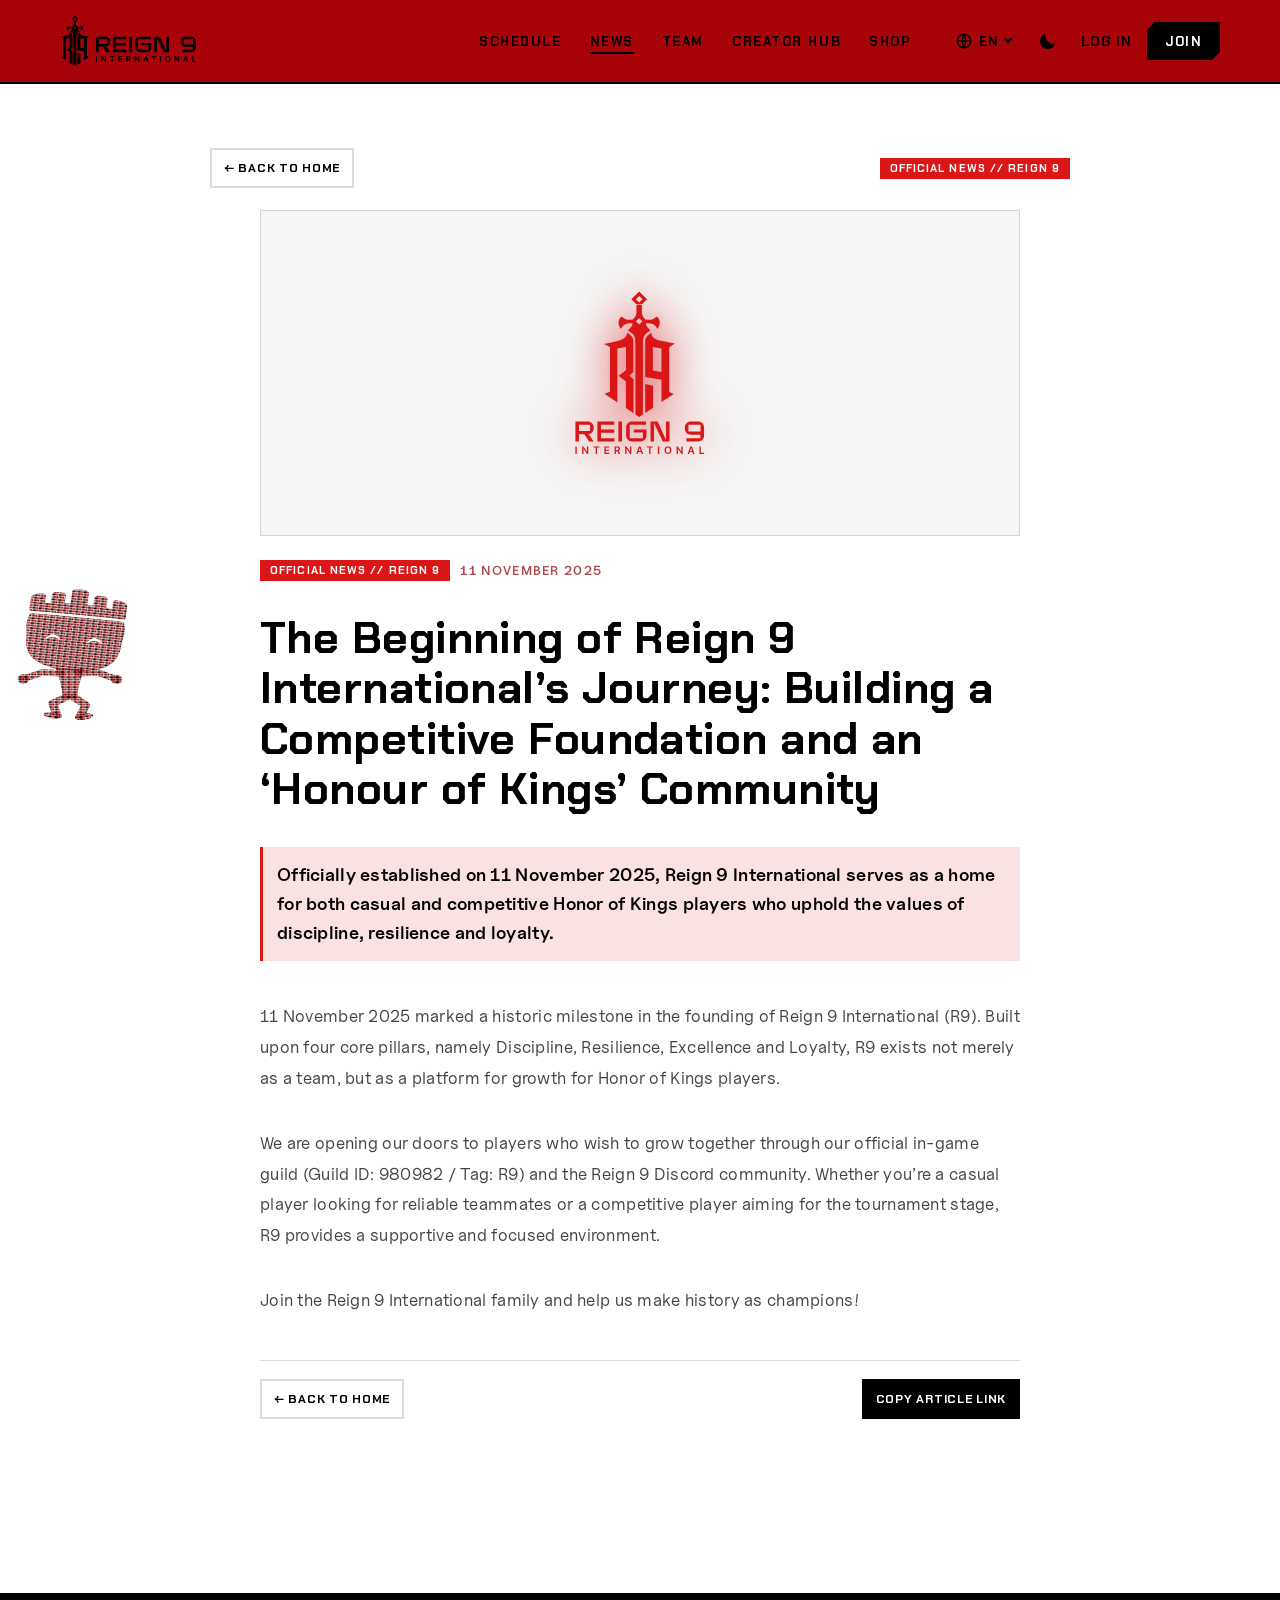
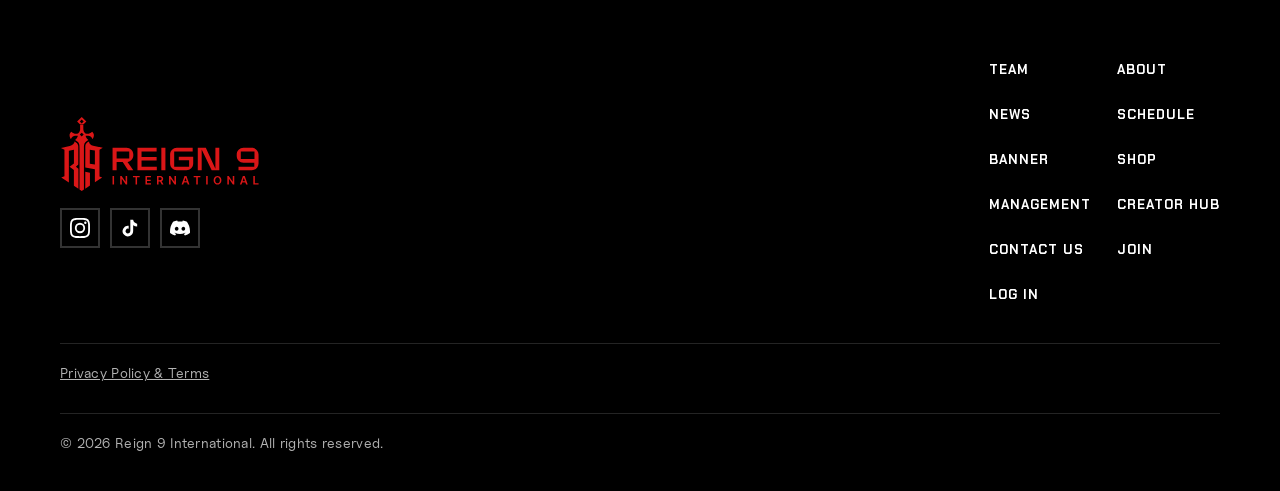
==== commit 0805a9ba: "Ganti emoji piala & jari dengan ikon garis (palet merah-hitam-putih) Co-Authored-By: Claude Opus 5.5" ====
--- a/news.html
+++ b/news.html
@@ -20,8 +20,8 @@
 <link rel="icon" href="gambar/favicon.svg" type="image/svg+xml">
 <link rel="preload" href="font/Reign9Display-Regular.otf" as="font" type="font/otf" crossorigin>
 <link rel="preload" href="font/oxanium-500.woff2" as="font" type="font/woff2" crossorigin>
-<link rel="stylesheet" href="font/font.css?v=2611132004">
-<link rel="stylesheet" href="gaya.css?v=2611132004">
+<link rel="stylesheet" href="font/font.css?v=2611140152">
+<link rel="stylesheet" href="gaya.css?v=2611140152">
 </head>
 <body>
 <svg id="r9-sprite-logo" xmlns="http://www.w3.org/2000/svg" hidden aria-hidden="true"><symbol id="tegak" viewBox="203.33 170.62 188.61 237.24"><g style="fill:var(--logo-simbol,currentColor)"><path fill-rule="nonzero" d="M247.05 319.57 L254.86 316.51 L254.86 252.49 L246.31 248.15 L254.86 246.16 L254.86 246.14 L259.66 245.05 L259.70 245.04 L259.70 245.04 L268.03 243.15 C274.41 241.20 280.14 237.33 279.20 231.98 C279.20 231.98 288.34 235.68 288.42 243.80 L288.42 249.25 L288.42 250.42 L288.42 288.24 L282.66 293.36 L288.75 298.63 L288.75 347.25 L277.79 339.98 L277.79 301.76 L267.28 293.60 L277.87 285.57 L277.87 252.40 L265.57 254.63 L265.57 331.87 L247.05 319.57 Z"/><path fill-rule="evenodd" d="M324.47 242.68 L335.58 244.88 L335.59 244.87 L338.60 245.48 L339.91 245.74 L339.91 245.75 L347.94 247.40 L339.91 252.55 L339.91 317.08 L346.46 319.64 L328.74 331.40 L328.74 318.55 L328.74 310.43 L328.74 299.41 L305.40 295.28 L305.40 288.87 L305.40 284.11 L305.42 284.12 L305.53 250.42 L305.53 250.42 C305.53 250.42 305.40 252.18 305.53 243.80 C305.66 235.42 314.78 232.11 314.78 232.11 C313.91 237.05 318.71 240.71 324.47 242.68 L324.47 242.68 Z M328.74 288.25 L328.74 254.37 L316.43 252.38 L316.43 286.07 L328.74 288.25 Z"/><path fill-rule="nonzero" d="M316.76 339.36 L316.76 327.73 L316.76 310.43 L316.76 307.87 L305.41 305.47 L305.41 346.89 L316.76 339.36 L316.76 339.36 Z"/><path fill-rule="evenodd" d="M285.57 183.87 L296.81 172.62 L308.05 183.87 L301.31 190.61 L292.31 190.61 L285.57 183.87 L285.57 183.87 Z M292.08 183.86 L296.81 188.59 L301.53 183.86 L296.81 179.14 L292.08 183.86 Z"/><path fill-rule="nonzero" d="M300.02 191.89 L296.81 195.10 L293.60 191.89 L300.02 191.89 L300.02 191.89 Z"/><path fill-rule="evenodd" d="M270.56 226.56 C266.63 220.58 265.32 213.33 271.66 208.44 C277.44 213.36 280.30 214.06 287.84 212.89 C292.53 208.43 292.80 204.98 292.91 202.54 L292.91 191.89 L300.65 191.89 L300.65 202.51 C301.48 206.14 301.05 208.40 305.78 212.89 C313.31 214.06 316.18 213.36 321.96 208.44 C328.29 213.33 326.99 220.58 323.06 226.56 C323.06 226.56 320.74 221.14 315.84 219.21 C312.09 217.73 308.19 218.21 306.56 218.52 C306.20 220.33 307.68 222.81 309.30 224.89 L312.90 228.85 C304.37 233.77 302.17 236.70 302.17 247.44 L302.17 349.05 L296.81 352.60 L291.45 349.05 L291.45 254.04 C291.45 236.40 291.76 236.12 280.71 228.85 L284.31 224.89 C285.94 222.81 287.42 220.33 287.05 218.52 C285.43 218.21 281.53 217.73 277.78 219.21 C272.88 221.14 270.56 226.56 270.56 226.56 L270.56 226.56 Z M292.06 215.50 L296.81 220.25 L301.56 215.50 L296.81 210.76 L292.06 215.50 Z"/></g><g style="fill:var(--logo-teks,currentColor)"><path fill-rule="nonzero" d="M207.27 395.05 L207.27 405.72 L205.33 405.72 L205.33 395.05 L207.27 395.05 L207.27 395.05 Z"/><path fill-rule="nonzero" d="M223.81 395.05 L223.81 405.72 L222.10 405.72 L217.07 398.45 L216.98 398.45 L216.98 405.72 L215.05 405.72 L215.05 395.05 L216.78 395.05 L221.80 402.32 L221.89 402.32 L221.89 395.05 L223.81 395.05 L223.81 395.05 Z"/><path fill-rule="nonzero" d="M231.13 396.67 L231.13 395.05 L239.64 395.05 L239.64 396.67 L236.34 396.67 L236.34 405.72 L234.43 405.72 L234.43 396.67 L231.13 396.67 L231.13 396.67 Z"/><path fill-rule="nonzero" d="M246.96 405.72 L246.96 395.05 L253.90 395.05 L253.90 396.67 L248.89 396.67 L248.89 399.56 L253.54 399.56 L253.54 401.18 L248.89 401.18 L248.89 404.10 L253.94 404.10 L253.94 405.72 L246.96 405.72 L246.96 405.72 Z"/><path fill-rule="nonzero" d="M261.56 405.72 L261.56 395.05 L265.56 395.05 C266.38 395.05 267.07 395.19 267.62 395.47 C268.18 395.76 268.60 396.16 268.89 396.67 C269.18 397.18 269.32 397.78 269.32 398.46 C269.32 399.14 269.17 399.74 268.88 400.24 C268.59 400.74 268.17 401.13 267.60 401.40 C267.04 401.67 266.35 401.81 265.53 401.81 L262.68 401.81 L262.68 400.21 L265.27 400.21 C265.75 400.21 266.14 400.14 266.45 400.01 C266.75 399.87 266.98 399.68 267.13 399.42 C267.28 399.16 267.35 398.84 267.35 398.46 C267.35 398.08 267.27 397.76 267.12 397.49 C266.98 397.22 266.75 397.01 266.44 396.87 C266.14 396.73 265.74 396.66 265.26 396.66 L263.49 396.66 L263.49 405.72 L261.56 405.72 L261.56 405.72 Z"/><path fill-rule="nonzero" d="M267.07 400.88 L264.96 400.88 L267.55 405.72 L269.71 405.72 L267.07 400.88 L267.07 400.88 Z"/><path fill-rule="nonzero" d="M285.55 395.05 L285.55 405.72 L283.83 405.72 L278.80 398.45 L278.71 398.45 L278.71 405.72 L276.78 405.72 L276.78 395.05 L278.51 395.05 L283.53 402.32 L283.63 402.32 L283.63 395.05 L285.55 395.05 L285.55 395.05 Z"/><path fill-rule="nonzero" d="M294.70 405.72 L292.64 405.72 L296.39 395.05 L298.78 395.05 L302.54 405.72 L300.48 405.72 L297.63 397.24 L297.55 397.24 L294.70 405.72 L294.70 405.72 Z"/><path fill-rule="nonzero" d="M294.77 401.53 L294.77 403.09 L300.40 403.09 L300.40 401.53 L294.77 401.53 L294.77 401.53 Z"/><path fill-rule="nonzero" d="M307.87 396.67 L307.87 395.05 L316.38 395.05 L316.38 396.67 L313.08 396.67 L313.08 405.72 L311.17 405.72 L311.17 396.67 L307.87 396.67 L307.87 396.67 Z"/><path fill-rule="nonzero" d="M325.63 395.05 L325.63 405.72 L323.70 405.72 L323.70 395.05 L325.63 395.05 L325.63 395.05 Z"/><path fill-rule="evenodd" d="M342.95 400.38 C342.95 401.53 342.73 402.52 342.30 403.33 C341.87 404.15 341.29 404.78 340.55 405.21 C339.82 405.65 338.98 405.86 338.05 405.86 C337.11 405.86 336.28 405.64 335.54 405.21 C334.80 404.77 334.21 404.15 333.79 403.33 C333.36 402.51 333.14 401.53 333.14 400.38 C333.14 399.23 333.36 398.25 333.79 397.43 C334.21 396.61 334.80 395.99 335.54 395.55 C336.28 395.12 337.11 394.90 338.05 394.90 C338.98 394.90 339.82 395.12 340.55 395.55 C341.29 395.99 341.87 396.61 342.30 397.43 C342.73 398.25 342.95 399.23 342.95 400.38 L342.95 400.38 Z M341.00 400.38 C341.00 399.57 340.88 398.89 340.63 398.33 C340.37 397.78 340.03 397.35 339.58 397.07 C339.14 396.78 338.62 396.64 338.05 396.64 C337.46 396.64 336.95 396.78 336.51 397.07 C336.06 397.35 335.72 397.78 335.46 398.33 C335.21 398.89 335.08 399.57 335.08 400.38 C335.08 401.19 335.21 401.88 335.46 402.43 C335.72 402.99 336.06 403.41 336.51 403.70 C336.95 403.99 337.46 404.13 338.05 404.13 C338.62 404.13 339.14 403.99 339.58 403.70 C340.03 403.41 340.37 402.99 340.63 402.43 C340.88 401.88 341.00 401.19 341.00 400.38 L341.00 400.38 Z"/><path fill-rule="nonzero" d="M359.23 395.05 L359.23 405.72 L357.51 405.72 L352.48 398.45 L352.39 398.45 L352.39 405.72 L350.46 405.72 L350.46 395.05 L352.19 395.05 L357.21 402.32 L357.31 402.32 L357.31 395.05 L359.23 395.05 L359.23 395.05 Z"/><path fill-rule="nonzero" d="M368.38 405.72 L366.32 405.72 L370.07 395.05 L372.46 395.05 L376.22 405.72 L374.16 405.72 L371.31 397.24 L371.23 397.24 L368.38 405.72 L368.38 405.72 Z"/><path fill-rule="nonzero" d="M368.45 401.53 L368.45 403.09 L374.08 403.09 L374.08 401.53 L368.45 401.53 L368.45 401.53 Z"/><path fill-rule="nonzero" d="M383.31 405.72 L383.31 395.05 L385.24 395.05 L385.24 404.10 L389.94 404.10 L389.94 405.72 L383.31 405.72 Z"/><path fill-rule="evenodd" d="M231.61 368.86 L231.61 367.89 C231.61 363.17 227.78 359.36 223.07 359.36 L205.37 359.36 L205.37 387.79 L210.51 387.79 L210.51 377.39 L218.18 377.39 L225.01 387.79 L231.61 387.79 L224.24 377.28 C228.39 376.70 231.61 373.17 231.61 368.86 L231.61 368.86 L231.61 368.86 Z M226.45 372.78 L210.51 372.78 L210.51 363.97 L226.45 363.97 L226.45 372.78 L226.45 372.78 Z"/><path fill-rule="nonzero" d="M261.31 383.18 L242.00 383.18 L242.00 375.47 L261.06 375.47 L261.06 370.86 L242.00 370.86 L242.00 363.97 L261.06 363.97 L261.06 359.36 L236.85 359.36 L236.85 387.79 L261.31 387.79 L261.31 383.18 L261.31 383.18 Z"/><path fill-rule="nonzero" d="M272.18 387.79 L272.18 359.36 L267.03 359.36 L267.03 387.79 L272.18 387.79 L272.18 387.79 Z"/><path fill-rule="nonzero" d="M289.09 370.69 L289.09 375.03 L302.15 375.03 L302.15 383.19 L283.27 383.19 L283.27 363.96 L306.66 363.96 L306.66 359.36 L286.65 359.36 C281.94 359.36 278.12 363.17 278.12 367.89 L278.12 379.26 C278.12 383.97 281.94 387.79 286.65 387.79 L298.77 387.79 C303.48 387.79 307.31 383.97 307.31 379.26 L307.31 370.69 L289.09 370.69 L289.09 370.69 Z"/><path fill-rule="nonzero" d="M335.36 359.36 L335.36 385.74 L323.24 359.36 L313.10 359.36 L313.10 387.79 L318.03 387.79 L318.03 361.33 L330.64 387.79 L340.30 387.79 L340.30 359.36 L335.36 359.36 L335.36 359.36 Z"/><path fill-rule="evenodd" d="M370.86 378.19 L384.54 378.19 L384.54 383.19 L364.58 383.19 L364.58 387.79 L381.39 387.79 C386.10 387.79 389.92 383.97 389.92 379.26 L389.92 367.89 C389.92 363.17 386.10 359.36 381.39 359.36 L370.86 359.36 C366.15 359.36 362.33 363.17 362.33 367.89 L362.33 369.66 C362.33 374.37 366.15 378.19 370.86 378.19 L370.86 378.19 L370.86 378.19 Z M367.48 363.97 L384.77 363.97 L384.77 373.60 L367.48 373.60 L367.48 363.97 Z"/></g></symbol><symbol id="datar" viewBox="83.38 426.13 428.51 163.23"><g style="fill:var(--logo-simbol,currentColor)"><path fill-rule="nonzero" d="M86.04 558.13 L92.94 555.43 L92.94 498.79 L85.38 494.95 L92.94 493.19 L92.94 493.17 L97.19 492.20 L97.22 492.19 L97.22 492.20 L104.59 490.52 C110.24 488.80 115.31 485.37 114.47 480.64 C114.47 480.64 122.56 483.92 122.64 491.10 L122.64 495.92 L122.64 496.95 L122.64 530.42 L117.54 534.94 L122.93 539.61 L122.93 582.63 L113.23 576.19 L113.23 542.38 L103.93 535.16 L113.30 528.05 L113.30 498.71 L102.42 500.68 L102.42 569.02 L86.04 558.13 Z"/><path fill-rule="evenodd" d="M154.53 490.11 L164.36 492.06 L164.37 492.04 L167.03 492.59 L168.19 492.82 L168.19 492.83 L175.30 494.29 L168.19 498.84 L168.19 555.93 L173.98 558.20 L158.31 568.61 L158.31 557.24 L158.31 550.05 L158.31 540.30 L137.65 536.65 L137.65 530.97 L137.65 526.77 L137.67 526.77 L137.78 496.95 L137.77 496.95 C137.77 496.95 137.65 498.52 137.77 491.10 C137.89 483.68 145.96 480.76 145.96 480.76 C145.19 485.13 149.43 488.37 154.53 490.11 L154.53 490.11 Z M158.31 530.42 L158.31 500.45 L147.42 498.69 L147.42 528.50 L158.31 530.42 Z"/><path fill-rule="nonzero" d="M147.71 575.64 L147.71 565.35 L147.71 550.05 L147.71 547.78 L137.67 545.66 L137.67 582.31 L147.71 575.64 L147.71 575.64 Z"/><path fill-rule="evenodd" d="M120.11 438.07 L130.06 428.13 L140.00 438.07 L134.04 444.04 L126.08 444.04 L120.11 438.07 L120.11 438.07 Z M125.88 438.07 L130.06 442.25 L134.24 438.07 L130.06 433.89 L125.88 438.07 Z"/><path fill-rule="nonzero" d="M132.90 445.17 L130.06 448.02 L127.21 445.17 L132.90 445.17 L132.90 445.17 Z"/><path fill-rule="evenodd" d="M106.83 475.85 C103.35 470.56 102.20 464.14 107.80 459.82 C112.92 464.16 115.45 464.79 122.12 463.75 C126.27 459.81 126.51 456.75 126.61 454.59 L126.61 445.17 L133.46 445.17 L133.46 454.57 C134.19 457.78 133.81 459.78 137.99 463.75 C144.66 464.79 147.20 464.16 152.31 459.82 C157.91 464.14 156.76 470.56 153.28 475.85 C153.28 475.85 151.23 471.05 146.89 469.34 C143.58 468.03 140.13 468.46 138.69 468.73 C138.36 470.33 139.67 472.53 141.11 474.37 L144.30 477.87 C136.75 482.23 134.80 484.82 134.80 494.32 L134.80 584.22 L130.06 587.36 L125.32 584.22 L125.32 500.16 C125.32 484.55 125.59 484.31 115.82 477.87 L119.00 474.37 C120.44 472.53 121.75 470.33 121.43 468.73 C119.99 468.46 116.54 468.03 113.22 469.34 C108.89 471.05 106.83 475.85 106.83 475.85 L106.83 475.85 Z M125.86 466.06 L130.06 470.26 L134.26 466.06 L130.06 461.86 L125.86 466.06 Z"/></g><g style="fill:var(--logo-teks,currentColor)"><path fill-rule="nonzero" d="M199.51 555.12 L199.51 573.25 L196.23 573.25 L196.23 555.12 L199.51 555.12 L199.51 555.12 Z"/><path fill-rule="nonzero" d="M227.63 555.12 L227.63 573.25 L224.71 573.25 L216.17 560.91 L216.02 560.91 L216.02 573.25 L212.73 573.25 L212.73 555.12 L215.67 555.12 L224.21 567.48 L224.36 567.48 L224.36 555.12 L227.63 555.12 L227.63 555.12 Z"/><path fill-rule="nonzero" d="M240.06 557.88 L240.06 555.12 L254.52 555.12 L254.52 557.88 L248.92 557.88 L248.92 573.25 L245.66 573.25 L245.66 557.88 L240.06 557.88 L240.06 557.88 Z"/><path fill-rule="nonzero" d="M266.95 573.25 L266.95 555.12 L278.75 555.12 L278.75 557.88 L270.24 557.88 L270.24 562.80 L278.13 562.80 L278.13 565.55 L270.24 565.55 L270.24 570.50 L278.81 570.50 L278.81 573.25 L266.95 573.25 L266.95 573.25 Z"/><path fill-rule="nonzero" d="M291.75 573.25 L291.75 555.12 L298.55 555.12 C299.95 555.12 301.12 555.37 302.06 555.85 C303.01 556.34 303.72 557.01 304.21 557.88 C304.70 558.75 304.94 559.77 304.94 560.92 C304.94 562.08 304.70 563.09 304.20 563.95 C303.71 564.80 302.99 565.45 302.03 565.92 C301.08 566.38 299.90 566.61 298.51 566.61 L293.67 566.61 L293.67 563.89 L298.07 563.89 C298.88 563.89 299.55 563.77 300.07 563.55 C300.59 563.32 300.97 562.99 301.22 562.55 C301.47 562.11 301.60 561.57 301.60 560.92 C301.60 560.28 301.47 559.73 301.22 559.27 C300.96 558.82 300.58 558.47 300.06 558.23 C299.54 557.99 298.87 557.87 298.05 557.87 L295.04 557.87 L295.04 573.25 L291.75 573.25 L291.75 573.25 Z"/><path fill-rule="nonzero" d="M301.12 565.04 L297.54 565.04 L301.94 573.25 L305.61 573.25 L301.12 565.04 L301.12 565.04 Z"/><path fill-rule="nonzero" d="M332.52 555.12 L332.52 573.25 L329.60 573.25 L321.06 560.91 L320.91 560.91 L320.91 573.25 L317.62 573.25 L317.62 555.12 L320.56 555.12 L329.09 567.48 L329.25 567.48 L329.25 555.12 L332.52 555.12 L332.52 555.12 Z"/><path fill-rule="nonzero" d="M348.07 573.25 L344.56 573.25 L350.95 555.12 L355.00 555.12 L361.39 573.25 L357.89 573.25 L353.04 558.84 L352.90 558.84 L348.07 573.25 L348.07 573.25 Z"/><path fill-rule="nonzero" d="M348.19 566.14 L348.19 568.78 L357.75 568.78 L357.75 566.14 L348.19 566.14 L348.19 566.14 Z"/><path fill-rule="nonzero" d="M370.45 557.88 L370.45 555.12 L384.91 555.12 L384.91 557.88 L379.30 557.88 L379.30 573.25 L376.05 573.25 L376.05 557.88 L370.45 557.88 L370.45 557.88 Z"/><path fill-rule="nonzero" d="M400.63 555.12 L400.63 573.25 L397.34 573.25 L397.34 555.12 L400.63 555.12 L400.63 555.12 Z"/><path fill-rule="evenodd" d="M430.05 564.19 C430.05 566.14 429.68 567.81 428.95 569.20 C428.22 570.59 427.23 571.66 425.97 572.39 C424.72 573.13 423.30 573.50 421.72 573.50 C420.13 573.50 418.71 573.13 417.45 572.39 C416.20 571.65 415.21 570.58 414.48 569.19 C413.75 567.81 413.39 566.14 413.39 564.19 C413.39 562.23 413.75 560.56 414.48 559.17 C415.21 557.79 416.20 556.72 417.45 555.98 C418.71 555.24 420.13 554.88 421.72 554.88 C423.30 554.88 424.72 555.24 425.97 555.98 C427.23 556.72 428.22 557.79 428.95 559.17 C429.68 560.56 430.05 562.23 430.05 564.19 L430.05 564.19 Z M426.74 564.19 C426.74 562.81 426.53 561.65 426.10 560.71 C425.67 559.76 425.08 559.04 424.33 558.55 C423.57 558.07 422.70 557.82 421.72 557.82 C420.73 557.82 419.86 558.07 419.10 558.55 C418.35 559.04 417.76 559.76 417.33 560.71 C416.90 561.65 416.69 562.81 416.69 564.19 C416.69 565.56 416.90 566.73 417.33 567.67 C417.76 568.62 418.35 569.33 419.10 569.82 C419.86 570.31 420.73 570.55 421.72 570.55 C422.70 570.55 423.57 570.31 424.33 569.82 C425.08 569.33 425.67 568.62 426.10 567.67 C426.53 566.73 426.74 565.56 426.74 564.19 L426.74 564.19 Z"/><path fill-rule="nonzero" d="M457.71 555.12 L457.71 573.25 L454.79 573.25 L446.25 560.91 L446.10 560.91 L446.10 573.25 L442.81 573.25 L442.81 555.12 L445.75 555.12 L454.28 567.48 L454.44 567.48 L454.44 555.12 L457.71 555.12 L457.71 555.12 Z"/><path fill-rule="nonzero" d="M473.26 573.25 L469.76 573.25 L476.14 555.12 L480.19 555.12 L486.58 573.25 L483.08 573.25 L478.23 558.84 L478.09 558.84 L473.26 573.25 L473.26 573.25 Z"/><path fill-rule="nonzero" d="M473.38 566.14 L473.38 568.78 L482.94 568.78 L482.94 566.14 L473.38 566.14 L473.38 566.14 Z"/><path fill-rule="nonzero" d="M498.62 573.25 L498.62 555.12 L501.91 555.12 L501.91 570.50 L509.89 570.50 L509.89 573.25 L498.62 573.25 Z"/><path fill-rule="evenodd" d="M240.87 510.63 L240.87 508.98 C240.87 500.97 234.37 494.48 226.36 494.48 L196.28 494.48 L196.28 542.80 L205.02 542.80 L205.02 525.13 L218.06 525.13 L229.66 542.80 L240.87 542.80 L228.35 524.93 C235.41 523.95 240.87 517.96 240.87 510.63 L240.87 510.63 L240.87 510.63 Z M232.10 517.29 L205.02 517.29 L205.02 502.31 L232.10 502.31 L232.10 517.29 L232.10 517.29 Z"/><path fill-rule="nonzero" d="M291.33 534.96 L258.53 534.96 L258.53 521.86 L290.91 521.86 L290.91 514.03 L258.53 514.03 L258.53 502.31 L290.91 502.31 L290.91 494.48 L249.77 494.48 L249.77 542.80 L291.33 542.80 L291.33 534.96 L291.33 534.96 Z"/><path fill-rule="nonzero" d="M309.81 542.80 L309.81 494.48 L301.06 494.48 L301.06 542.80 L309.81 542.80 L309.81 542.80 Z"/><path fill-rule="nonzero" d="M338.53 513.74 L338.53 521.11 L360.73 521.11 L360.73 534.97 L328.65 534.97 L328.65 502.30 L368.38 502.30 L368.38 494.48 L334.39 494.48 C326.39 494.48 319.90 500.97 319.90 508.98 L319.90 528.30 C319.90 536.31 326.39 542.80 334.39 542.80 L354.98 542.80 C362.99 542.80 369.49 536.31 369.49 528.30 L369.49 513.74 L338.53 513.74 L338.53 513.74 Z"/><path fill-rule="nonzero" d="M417.16 494.48 L417.16 539.31 L396.57 494.48 L379.32 494.48 L379.32 542.80 L387.71 542.80 L387.71 497.84 L409.13 542.80 L425.54 542.80 L425.54 494.48 L417.16 494.48 L417.16 494.48 Z"/><path fill-rule="evenodd" d="M477.47 526.48 L500.72 526.48 L500.72 534.98 L466.79 534.98 L466.79 542.80 L495.36 542.80 C503.36 542.80 509.85 536.31 509.85 528.30 L509.85 508.98 C509.85 500.97 503.36 494.48 495.36 494.48 L477.47 494.48 C469.46 494.48 462.97 500.97 462.97 508.98 L462.97 511.99 C462.97 520.00 469.46 526.48 477.47 526.48 L477.47 526.48 L477.47 526.48 Z M471.73 502.31 L501.10 502.31 L501.10 518.68 L471.73 518.68 L471.73 502.31 Z"/></g></symbol><symbol id="simbol" viewBox="244.31 170.62 105.63 183.98"><g style="fill:var(--logo-simbol,currentColor)"><path fill-rule="nonzero" d="M247.05 319.57 L254.86 316.51 L254.86 252.49 L246.31 248.15 L254.86 246.16 L254.86 246.14 L259.66 245.05 L259.70 245.04 L259.70 245.04 L268.03 243.15 C274.41 241.20 280.14 237.33 279.20 231.98 C279.20 231.98 288.34 235.68 288.42 243.80 L288.42 249.25 L288.42 250.42 L288.42 288.24 L282.66 293.36 L288.75 298.63 L288.75 347.25 L277.79 339.98 L277.79 301.76 L267.28 293.60 L277.87 285.57 L277.87 252.40 L265.57 254.63 L265.57 331.87 L247.05 319.57 Z"/><path fill-rule="evenodd" d="M324.47 242.68 L335.58 244.88 L335.59 244.87 L338.60 245.48 L339.91 245.74 L339.91 245.75 L347.94 247.40 L339.91 252.55 L339.91 317.08 L346.46 319.64 L328.74 331.40 L328.74 318.55 L328.74 310.43 L328.74 299.41 L305.40 295.28 L305.40 288.87 L305.40 284.11 L305.42 284.12 L305.53 250.42 L305.53 250.42 C305.53 250.42 305.40 252.18 305.53 243.80 C305.66 235.42 314.78 232.11 314.78 232.11 C313.91 237.05 318.71 240.71 324.47 242.68 L324.47 242.68 Z M328.74 288.25 L328.74 254.37 L316.43 252.38 L316.43 286.07 L328.74 288.25 Z"/><path fill-rule="nonzero" d="M316.76 339.36 L316.76 327.73 L316.76 310.43 L316.76 307.87 L305.41 305.47 L305.41 346.89 L316.76 339.36 L316.76 339.36 Z"/><path fill-rule="evenodd" d="M285.57 183.87 L296.81 172.62 L308.05 183.87 L301.31 190.61 L292.31 190.61 L285.57 183.87 L285.57 183.87 Z M292.08 183.86 L296.81 188.59 L301.53 183.86 L296.81 179.14 L292.08 183.86 Z"/><path fill-rule="nonzero" d="M300.02 191.89 L296.81 195.10 L293.60 191.89 L300.02 191.89 L300.02 191.89 Z"/><path fill-rule="evenodd" d="M270.56 226.56 C266.63 220.58 265.32 213.33 271.66 208.44 C277.44 213.36 280.30 214.06 287.84 212.89 C292.53 208.43 292.80 204.98 292.91 202.54 L292.91 191.89 L300.65 191.89 L300.65 202.51 C301.48 206.14 301.05 208.40 305.78 212.89 C313.31 214.06 316.18 213.36 321.96 208.44 C328.29 213.33 326.99 220.58 323.06 226.56 C323.06 226.56 320.74 221.14 315.84 219.21 C312.09 217.73 308.19 218.21 306.56 218.52 C306.20 220.33 307.68 222.81 309.30 224.89 L312.90 228.85 C304.37 233.77 302.17 236.70 302.17 247.44 L302.17 349.05 L296.81 352.60 L291.45 349.05 L291.45 254.04 C291.45 236.40 291.76 236.12 280.71 228.85 L284.31 224.89 C285.94 222.81 287.42 220.33 287.05 218.52 C285.43 218.21 281.53 217.73 277.78 219.21 C272.88 221.14 270.56 226.56 270.56 226.56 L270.56 226.56 Z M292.06 215.50 L296.81 220.25 L301.56 215.50 L296.81 210.76 L292.06 215.50 Z"/></g><g style="fill:var(--logo-teks,currentColor)"></g></symbol></svg>
@@ -119,12 +119,12 @@
   <p class="kaki__hak" data-i18n="kaki.hak">© 2026 Reign 9 International.</p>
 </footer>
 
-<script src="bahasa.js?v=2611132004"></script>
-<script src="cuitan-ixar.js?v=2611132004"></script>
-<script src="ixar.js?v=2611132004"></script>
-<script src="desain-model.js?v=2611132004"></script>
-<script src="desain.js?v=2611132004"></script>
-<script src="app.js?v=2611132004"></script>
-<script src="bagian-baru.js?v=2611132004"></script>
+<script src="bahasa.js?v=2611140152"></script>
+<script src="cuitan-ixar.js?v=2611140152"></script>
+<script src="ixar.js?v=2611140152"></script>
+<script src="desain-model.js?v=2611140152"></script>
+<script src="desain.js?v=2611140152"></script>
+<script src="app.js?v=2611140152"></script>
+<script src="bagian-baru.js?v=2611140152"></script>
 </body>
 </html>
--- a/gaya.css
+++ b/gaya.css
@@ -1210,3 +1210,6 @@
 .produk-web__kartu b, .produk-web__harga { padding: 0 12px; } .produk-web__kartu b { font: 700 15px/1.25 var(--sub); text-transform: uppercase; }
 .produk-web__harga { font: 700 15px/1.3 var(--sub); color: var(--teks-merah); } .produk-web__harga small { display: block; font-weight: 600; color: var(--teks-redup); }
 .produk-web__habis { position: absolute; top: 10px; left: 10px; padding: 4px 8px; background: #000; color: #fff; font: 700 11px/1 var(--sub); text-transform: uppercase; letter-spacing: .1em; }
+
+/* ikon piala garis (pengganti emoji) */
+.trofi { width: 1.05em; height: 1.05em; vertical-align: -.16em; fill: none; stroke: currentColor; stroke-width: 2; stroke-linecap: round; stroke-linejoin: round; }
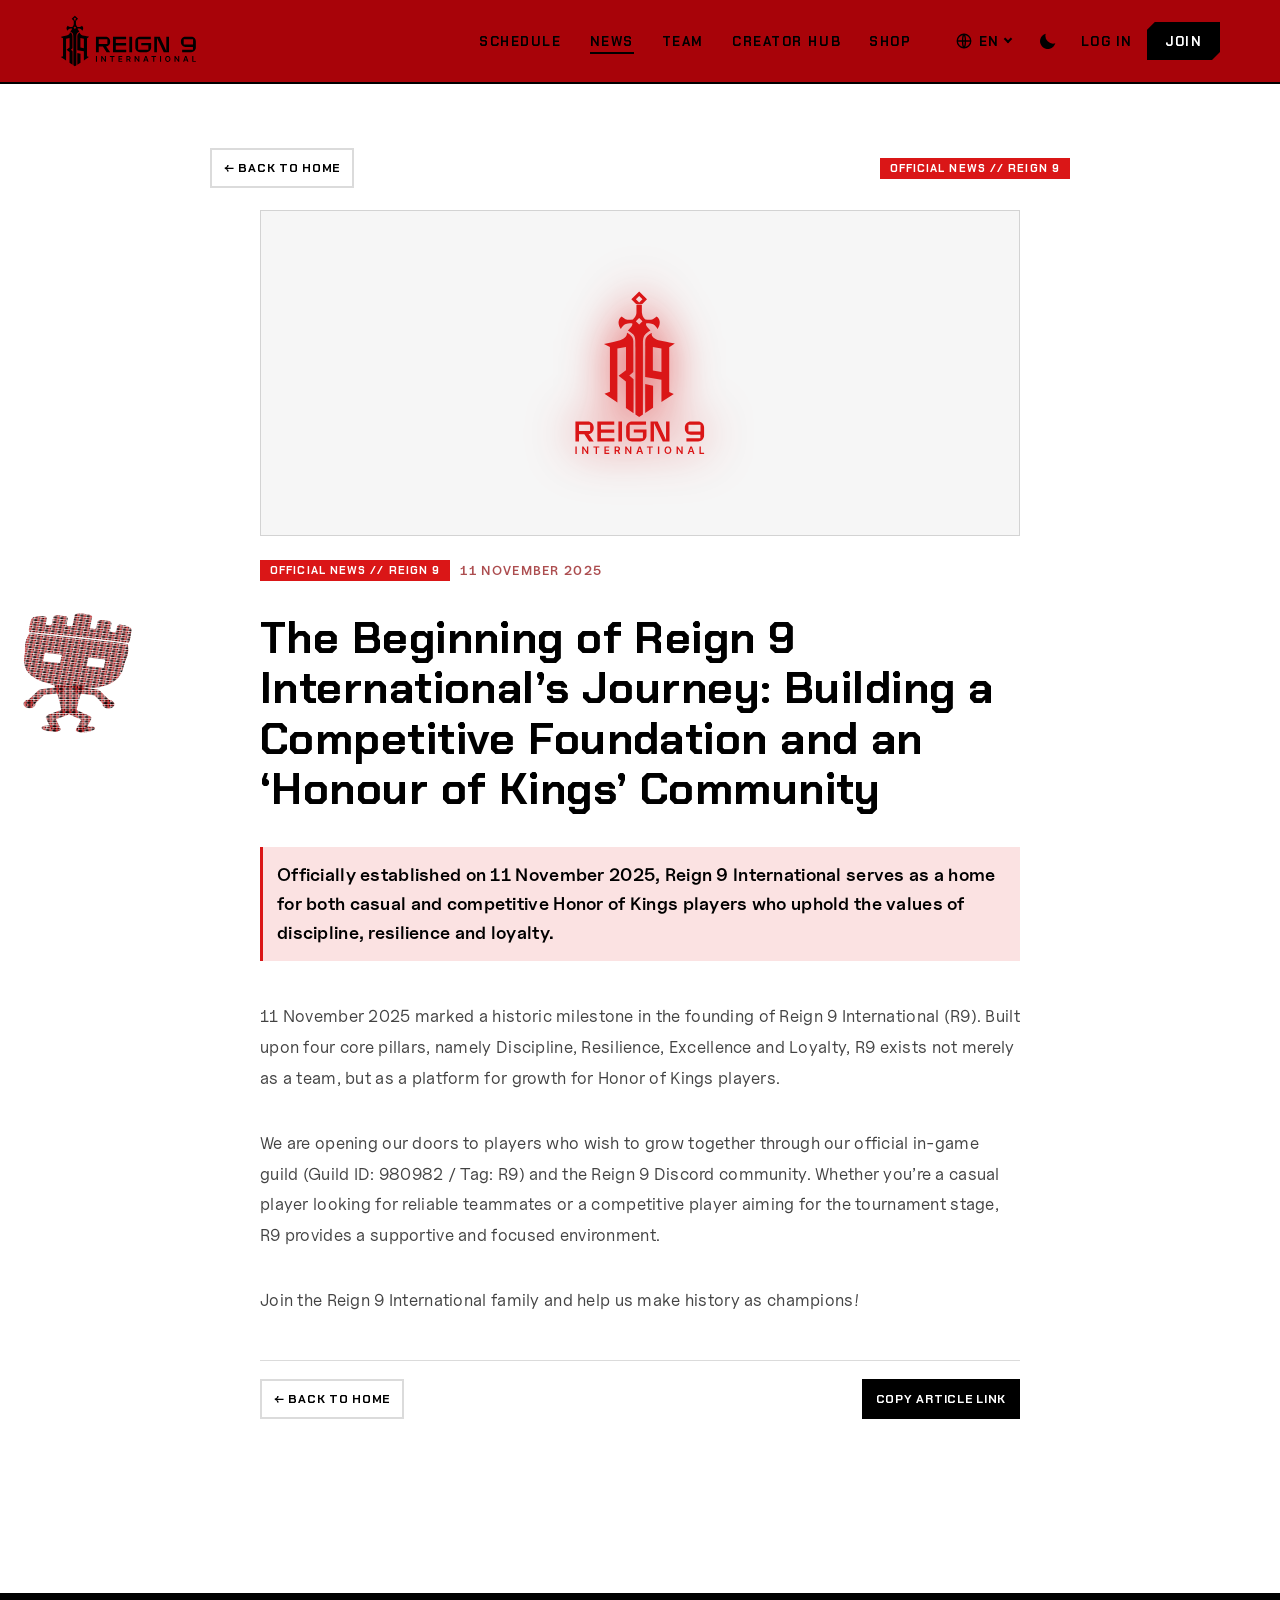
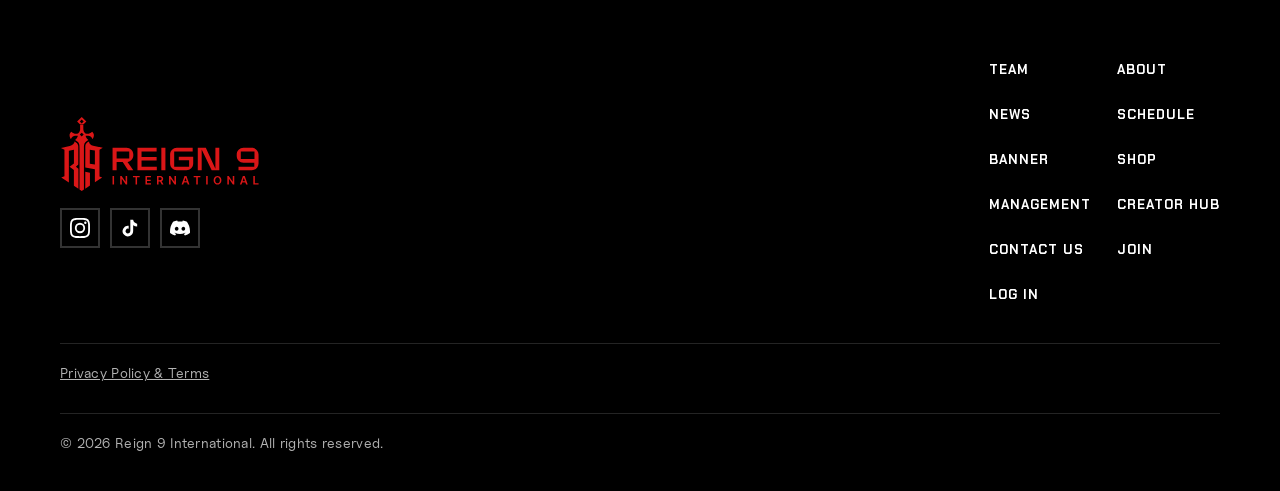
==== commit ebc7ab07: "Logo tim di bracket turnamen internal + label 1 vs 1 Co-Authored-By: Claude Opus 5.5 <noreply@anthro" ====
--- a/news.html
+++ b/news.html
@@ -20,8 +20,8 @@
 <link rel="icon" href="gambar/favicon.svg" type="image/svg+xml">
 <link rel="preload" href="font/Reign9Display-Regular.otf" as="font" type="font/otf" crossorigin>
 <link rel="preload" href="font/oxanium-500.woff2" as="font" type="font/woff2" crossorigin>
-<link rel="stylesheet" href="font/font.css?v=2611140152">
-<link rel="stylesheet" href="gaya.css?v=2611140152">
+<link rel="stylesheet" href="font/font.css?v=2611181045">
+<link rel="stylesheet" href="gaya.css?v=2611181045">
 </head>
 <body>
 <svg id="r9-sprite-logo" xmlns="http://www.w3.org/2000/svg" hidden aria-hidden="true"><symbol id="tegak" viewBox="203.33 170.62 188.61 237.24"><g style="fill:var(--logo-simbol,currentColor)"><path fill-rule="nonzero" d="M247.05 319.57 L254.86 316.51 L254.86 252.49 L246.31 248.15 L254.86 246.16 L254.86 246.14 L259.66 245.05 L259.70 245.04 L259.70 245.04 L268.03 243.15 C274.41 241.20 280.14 237.33 279.20 231.98 C279.20 231.98 288.34 235.68 288.42 243.80 L288.42 249.25 L288.42 250.42 L288.42 288.24 L282.66 293.36 L288.75 298.63 L288.75 347.25 L277.79 339.98 L277.79 301.76 L267.28 293.60 L277.87 285.57 L277.87 252.40 L265.57 254.63 L265.57 331.87 L247.05 319.57 Z"/><path fill-rule="evenodd" d="M324.47 242.68 L335.58 244.88 L335.59 244.87 L338.60 245.48 L339.91 245.74 L339.91 245.75 L347.94 247.40 L339.91 252.55 L339.91 317.08 L346.46 319.64 L328.74 331.40 L328.74 318.55 L328.74 310.43 L328.74 299.41 L305.40 295.28 L305.40 288.87 L305.40 284.11 L305.42 284.12 L305.53 250.42 L305.53 250.42 C305.53 250.42 305.40 252.18 305.53 243.80 C305.66 235.42 314.78 232.11 314.78 232.11 C313.91 237.05 318.71 240.71 324.47 242.68 L324.47 242.68 Z M328.74 288.25 L328.74 254.37 L316.43 252.38 L316.43 286.07 L328.74 288.25 Z"/><path fill-rule="nonzero" d="M316.76 339.36 L316.76 327.73 L316.76 310.43 L316.76 307.87 L305.41 305.47 L305.41 346.89 L316.76 339.36 L316.76 339.36 Z"/><path fill-rule="evenodd" d="M285.57 183.87 L296.81 172.62 L308.05 183.87 L301.31 190.61 L292.31 190.61 L285.57 183.87 L285.57 183.87 Z M292.08 183.86 L296.81 188.59 L301.53 183.86 L296.81 179.14 L292.08 183.86 Z"/><path fill-rule="nonzero" d="M300.02 191.89 L296.81 195.10 L293.60 191.89 L300.02 191.89 L300.02 191.89 Z"/><path fill-rule="evenodd" d="M270.56 226.56 C266.63 220.58 265.32 213.33 271.66 208.44 C277.44 213.36 280.30 214.06 287.84 212.89 C292.53 208.43 292.80 204.98 292.91 202.54 L292.91 191.89 L300.65 191.89 L300.65 202.51 C301.48 206.14 301.05 208.40 305.78 212.89 C313.31 214.06 316.18 213.36 321.96 208.44 C328.29 213.33 326.99 220.58 323.06 226.56 C323.06 226.56 320.74 221.14 315.84 219.21 C312.09 217.73 308.19 218.21 306.56 218.52 C306.20 220.33 307.68 222.81 309.30 224.89 L312.90 228.85 C304.37 233.77 302.17 236.70 302.17 247.44 L302.17 349.05 L296.81 352.60 L291.45 349.05 L291.45 254.04 C291.45 236.40 291.76 236.12 280.71 228.85 L284.31 224.89 C285.94 222.81 287.42 220.33 287.05 218.52 C285.43 218.21 281.53 217.73 277.78 219.21 C272.88 221.14 270.56 226.56 270.56 226.56 L270.56 226.56 Z M292.06 215.50 L296.81 220.25 L301.56 215.50 L296.81 210.76 L292.06 215.50 Z"/></g><g style="fill:var(--logo-teks,currentColor)"><path fill-rule="nonzero" d="M207.27 395.05 L207.27 405.72 L205.33 405.72 L205.33 395.05 L207.27 395.05 L207.27 395.05 Z"/><path fill-rule="nonzero" d="M223.81 395.05 L223.81 405.72 L222.10 405.72 L217.07 398.45 L216.98 398.45 L216.98 405.72 L215.05 405.72 L215.05 395.05 L216.78 395.05 L221.80 402.32 L221.89 402.32 L221.89 395.05 L223.81 395.05 L223.81 395.05 Z"/><path fill-rule="nonzero" d="M231.13 396.67 L231.13 395.05 L239.64 395.05 L239.64 396.67 L236.34 396.67 L236.34 405.72 L234.43 405.72 L234.43 396.67 L231.13 396.67 L231.13 396.67 Z"/><path fill-rule="nonzero" d="M246.96 405.72 L246.96 395.05 L253.90 395.05 L253.90 396.67 L248.89 396.67 L248.89 399.56 L253.54 399.56 L253.54 401.18 L248.89 401.18 L248.89 404.10 L253.94 404.10 L253.94 405.72 L246.96 405.72 L246.96 405.72 Z"/><path fill-rule="nonzero" d="M261.56 405.72 L261.56 395.05 L265.56 395.05 C266.38 395.05 267.07 395.19 267.62 395.47 C268.18 395.76 268.60 396.16 268.89 396.67 C269.18 397.18 269.32 397.78 269.32 398.46 C269.32 399.14 269.17 399.74 268.88 400.24 C268.59 400.74 268.17 401.13 267.60 401.40 C267.04 401.67 266.35 401.81 265.53 401.81 L262.68 401.81 L262.68 400.21 L265.27 400.21 C265.75 400.21 266.14 400.14 266.45 400.01 C266.75 399.87 266.98 399.68 267.13 399.42 C267.28 399.16 267.35 398.84 267.35 398.46 C267.35 398.08 267.27 397.76 267.12 397.49 C266.98 397.22 266.75 397.01 266.44 396.87 C266.14 396.73 265.74 396.66 265.26 396.66 L263.49 396.66 L263.49 405.72 L261.56 405.72 L261.56 405.72 Z"/><path fill-rule="nonzero" d="M267.07 400.88 L264.96 400.88 L267.55 405.72 L269.71 405.72 L267.07 400.88 L267.07 400.88 Z"/><path fill-rule="nonzero" d="M285.55 395.05 L285.55 405.72 L283.83 405.72 L278.80 398.45 L278.71 398.45 L278.71 405.72 L276.78 405.72 L276.78 395.05 L278.51 395.05 L283.53 402.32 L283.63 402.32 L283.63 395.05 L285.55 395.05 L285.55 395.05 Z"/><path fill-rule="nonzero" d="M294.70 405.72 L292.64 405.72 L296.39 395.05 L298.78 395.05 L302.54 405.72 L300.48 405.72 L297.63 397.24 L297.55 397.24 L294.70 405.72 L294.70 405.72 Z"/><path fill-rule="nonzero" d="M294.77 401.53 L294.77 403.09 L300.40 403.09 L300.40 401.53 L294.77 401.53 L294.77 401.53 Z"/><path fill-rule="nonzero" d="M307.87 396.67 L307.87 395.05 L316.38 395.05 L316.38 396.67 L313.08 396.67 L313.08 405.72 L311.17 405.72 L311.17 396.67 L307.87 396.67 L307.87 396.67 Z"/><path fill-rule="nonzero" d="M325.63 395.05 L325.63 405.72 L323.70 405.72 L323.70 395.05 L325.63 395.05 L325.63 395.05 Z"/><path fill-rule="evenodd" d="M342.95 400.38 C342.95 401.53 342.73 402.52 342.30 403.33 C341.87 404.15 341.29 404.78 340.55 405.21 C339.82 405.65 338.98 405.86 338.05 405.86 C337.11 405.86 336.28 405.64 335.54 405.21 C334.80 404.77 334.21 404.15 333.79 403.33 C333.36 402.51 333.14 401.53 333.14 400.38 C333.14 399.23 333.36 398.25 333.79 397.43 C334.21 396.61 334.80 395.99 335.54 395.55 C336.28 395.12 337.11 394.90 338.05 394.90 C338.98 394.90 339.82 395.12 340.55 395.55 C341.29 395.99 341.87 396.61 342.30 397.43 C342.73 398.25 342.95 399.23 342.95 400.38 L342.95 400.38 Z M341.00 400.38 C341.00 399.57 340.88 398.89 340.63 398.33 C340.37 397.78 340.03 397.35 339.58 397.07 C339.14 396.78 338.62 396.64 338.05 396.64 C337.46 396.64 336.95 396.78 336.51 397.07 C336.06 397.35 335.72 397.78 335.46 398.33 C335.21 398.89 335.08 399.57 335.08 400.38 C335.08 401.19 335.21 401.88 335.46 402.43 C335.72 402.99 336.06 403.41 336.51 403.70 C336.95 403.99 337.46 404.13 338.05 404.13 C338.62 404.13 339.14 403.99 339.58 403.70 C340.03 403.41 340.37 402.99 340.63 402.43 C340.88 401.88 341.00 401.19 341.00 400.38 L341.00 400.38 Z"/><path fill-rule="nonzero" d="M359.23 395.05 L359.23 405.72 L357.51 405.72 L352.48 398.45 L352.39 398.45 L352.39 405.72 L350.46 405.72 L350.46 395.05 L352.19 395.05 L357.21 402.32 L357.31 402.32 L357.31 395.05 L359.23 395.05 L359.23 395.05 Z"/><path fill-rule="nonzero" d="M368.38 405.72 L366.32 405.72 L370.07 395.05 L372.46 395.05 L376.22 405.72 L374.16 405.72 L371.31 397.24 L371.23 397.24 L368.38 405.72 L368.38 405.72 Z"/><path fill-rule="nonzero" d="M368.45 401.53 L368.45 403.09 L374.08 403.09 L374.08 401.53 L368.45 401.53 L368.45 401.53 Z"/><path fill-rule="nonzero" d="M383.31 405.72 L383.31 395.05 L385.24 395.05 L385.24 404.10 L389.94 404.10 L389.94 405.72 L383.31 405.72 Z"/><path fill-rule="evenodd" d="M231.61 368.86 L231.61 367.89 C231.61 363.17 227.78 359.36 223.07 359.36 L205.37 359.36 L205.37 387.79 L210.51 387.79 L210.51 377.39 L218.18 377.39 L225.01 387.79 L231.61 387.79 L224.24 377.28 C228.39 376.70 231.61 373.17 231.61 368.86 L231.61 368.86 L231.61 368.86 Z M226.45 372.78 L210.51 372.78 L210.51 363.97 L226.45 363.97 L226.45 372.78 L226.45 372.78 Z"/><path fill-rule="nonzero" d="M261.31 383.18 L242.00 383.18 L242.00 375.47 L261.06 375.47 L261.06 370.86 L242.00 370.86 L242.00 363.97 L261.06 363.97 L261.06 359.36 L236.85 359.36 L236.85 387.79 L261.31 387.79 L261.31 383.18 L261.31 383.18 Z"/><path fill-rule="nonzero" d="M272.18 387.79 L272.18 359.36 L267.03 359.36 L267.03 387.79 L272.18 387.79 L272.18 387.79 Z"/><path fill-rule="nonzero" d="M289.09 370.69 L289.09 375.03 L302.15 375.03 L302.15 383.19 L283.27 383.19 L283.27 363.96 L306.66 363.96 L306.66 359.36 L286.65 359.36 C281.94 359.36 278.12 363.17 278.12 367.89 L278.12 379.26 C278.12 383.97 281.94 387.79 286.65 387.79 L298.77 387.79 C303.48 387.79 307.31 383.97 307.31 379.26 L307.31 370.69 L289.09 370.69 L289.09 370.69 Z"/><path fill-rule="nonzero" d="M335.36 359.36 L335.36 385.74 L323.24 359.36 L313.10 359.36 L313.10 387.79 L318.03 387.79 L318.03 361.33 L330.64 387.79 L340.30 387.79 L340.30 359.36 L335.36 359.36 L335.36 359.36 Z"/><path fill-rule="evenodd" d="M370.86 378.19 L384.54 378.19 L384.54 383.19 L364.58 383.19 L364.58 387.79 L381.39 387.79 C386.10 387.79 389.92 383.97 389.92 379.26 L389.92 367.89 C389.92 363.17 386.10 359.36 381.39 359.36 L370.86 359.36 C366.15 359.36 362.33 363.17 362.33 367.89 L362.33 369.66 C362.33 374.37 366.15 378.19 370.86 378.19 L370.86 378.19 L370.86 378.19 Z M367.48 363.97 L384.77 363.97 L384.77 373.60 L367.48 373.60 L367.48 363.97 Z"/></g></symbol><symbol id="datar" viewBox="83.38 426.13 428.51 163.23"><g style="fill:var(--logo-simbol,currentColor)"><path fill-rule="nonzero" d="M86.04 558.13 L92.94 555.43 L92.94 498.79 L85.38 494.95 L92.94 493.19 L92.94 493.17 L97.19 492.20 L97.22 492.19 L97.22 492.20 L104.59 490.52 C110.24 488.80 115.31 485.37 114.47 480.64 C114.47 480.64 122.56 483.92 122.64 491.10 L122.64 495.92 L122.64 496.95 L122.64 530.42 L117.54 534.94 L122.93 539.61 L122.93 582.63 L113.23 576.19 L113.23 542.38 L103.93 535.16 L113.30 528.05 L113.30 498.71 L102.42 500.68 L102.42 569.02 L86.04 558.13 Z"/><path fill-rule="evenodd" d="M154.53 490.11 L164.36 492.06 L164.37 492.04 L167.03 492.59 L168.19 492.82 L168.19 492.83 L175.30 494.29 L168.19 498.84 L168.19 555.93 L173.98 558.20 L158.31 568.61 L158.31 557.24 L158.31 550.05 L158.31 540.30 L137.65 536.65 L137.65 530.97 L137.65 526.77 L137.67 526.77 L137.78 496.95 L137.77 496.95 C137.77 496.95 137.65 498.52 137.77 491.10 C137.89 483.68 145.96 480.76 145.96 480.76 C145.19 485.13 149.43 488.37 154.53 490.11 L154.53 490.11 Z M158.31 530.42 L158.31 500.45 L147.42 498.69 L147.42 528.50 L158.31 530.42 Z"/><path fill-rule="nonzero" d="M147.71 575.64 L147.71 565.35 L147.71 550.05 L147.71 547.78 L137.67 545.66 L137.67 582.31 L147.71 575.64 L147.71 575.64 Z"/><path fill-rule="evenodd" d="M120.11 438.07 L130.06 428.13 L140.00 438.07 L134.04 444.04 L126.08 444.04 L120.11 438.07 L120.11 438.07 Z M125.88 438.07 L130.06 442.25 L134.24 438.07 L130.06 433.89 L125.88 438.07 Z"/><path fill-rule="nonzero" d="M132.90 445.17 L130.06 448.02 L127.21 445.17 L132.90 445.17 L132.90 445.17 Z"/><path fill-rule="evenodd" d="M106.83 475.85 C103.35 470.56 102.20 464.14 107.80 459.82 C112.92 464.16 115.45 464.79 122.12 463.75 C126.27 459.81 126.51 456.75 126.61 454.59 L126.61 445.17 L133.46 445.17 L133.46 454.57 C134.19 457.78 133.81 459.78 137.99 463.75 C144.66 464.79 147.20 464.16 152.31 459.82 C157.91 464.14 156.76 470.56 153.28 475.85 C153.28 475.85 151.23 471.05 146.89 469.34 C143.58 468.03 140.13 468.46 138.69 468.73 C138.36 470.33 139.67 472.53 141.11 474.37 L144.30 477.87 C136.75 482.23 134.80 484.82 134.80 494.32 L134.80 584.22 L130.06 587.36 L125.32 584.22 L125.32 500.16 C125.32 484.55 125.59 484.31 115.82 477.87 L119.00 474.37 C120.44 472.53 121.75 470.33 121.43 468.73 C119.99 468.46 116.54 468.03 113.22 469.34 C108.89 471.05 106.83 475.85 106.83 475.85 L106.83 475.85 Z M125.86 466.06 L130.06 470.26 L134.26 466.06 L130.06 461.86 L125.86 466.06 Z"/></g><g style="fill:var(--logo-teks,currentColor)"><path fill-rule="nonzero" d="M199.51 555.12 L199.51 573.25 L196.23 573.25 L196.23 555.12 L199.51 555.12 L199.51 555.12 Z"/><path fill-rule="nonzero" d="M227.63 555.12 L227.63 573.25 L224.71 573.25 L216.17 560.91 L216.02 560.91 L216.02 573.25 L212.73 573.25 L212.73 555.12 L215.67 555.12 L224.21 567.48 L224.36 567.48 L224.36 555.12 L227.63 555.12 L227.63 555.12 Z"/><path fill-rule="nonzero" d="M240.06 557.88 L240.06 555.12 L254.52 555.12 L254.52 557.88 L248.92 557.88 L248.92 573.25 L245.66 573.25 L245.66 557.88 L240.06 557.88 L240.06 557.88 Z"/><path fill-rule="nonzero" d="M266.95 573.25 L266.95 555.12 L278.75 555.12 L278.75 557.88 L270.24 557.88 L270.24 562.80 L278.13 562.80 L278.13 565.55 L270.24 565.55 L270.24 570.50 L278.81 570.50 L278.81 573.25 L266.95 573.25 L266.95 573.25 Z"/><path fill-rule="nonzero" d="M291.75 573.25 L291.75 555.12 L298.55 555.12 C299.95 555.12 301.12 555.37 302.06 555.85 C303.01 556.34 303.72 557.01 304.21 557.88 C304.70 558.75 304.94 559.77 304.94 560.92 C304.94 562.08 304.70 563.09 304.20 563.95 C303.71 564.80 302.99 565.45 302.03 565.92 C301.08 566.38 299.90 566.61 298.51 566.61 L293.67 566.61 L293.67 563.89 L298.07 563.89 C298.88 563.89 299.55 563.77 300.07 563.55 C300.59 563.32 300.97 562.99 301.22 562.55 C301.47 562.11 301.60 561.57 301.60 560.92 C301.60 560.28 301.47 559.73 301.22 559.27 C300.96 558.82 300.58 558.47 300.06 558.23 C299.54 557.99 298.87 557.87 298.05 557.87 L295.04 557.87 L295.04 573.25 L291.75 573.25 L291.75 573.25 Z"/><path fill-rule="nonzero" d="M301.12 565.04 L297.54 565.04 L301.94 573.25 L305.61 573.25 L301.12 565.04 L301.12 565.04 Z"/><path fill-rule="nonzero" d="M332.52 555.12 L332.52 573.25 L329.60 573.25 L321.06 560.91 L320.91 560.91 L320.91 573.25 L317.62 573.25 L317.62 555.12 L320.56 555.12 L329.09 567.48 L329.25 567.48 L329.25 555.12 L332.52 555.12 L332.52 555.12 Z"/><path fill-rule="nonzero" d="M348.07 573.25 L344.56 573.25 L350.95 555.12 L355.00 555.12 L361.39 573.25 L357.89 573.25 L353.04 558.84 L352.90 558.84 L348.07 573.25 L348.07 573.25 Z"/><path fill-rule="nonzero" d="M348.19 566.14 L348.19 568.78 L357.75 568.78 L357.75 566.14 L348.19 566.14 L348.19 566.14 Z"/><path fill-rule="nonzero" d="M370.45 557.88 L370.45 555.12 L384.91 555.12 L384.91 557.88 L379.30 557.88 L379.30 573.25 L376.05 573.25 L376.05 557.88 L370.45 557.88 L370.45 557.88 Z"/><path fill-rule="nonzero" d="M400.63 555.12 L400.63 573.25 L397.34 573.25 L397.34 555.12 L400.63 555.12 L400.63 555.12 Z"/><path fill-rule="evenodd" d="M430.05 564.19 C430.05 566.14 429.68 567.81 428.95 569.20 C428.22 570.59 427.23 571.66 425.97 572.39 C424.72 573.13 423.30 573.50 421.72 573.50 C420.13 573.50 418.71 573.13 417.45 572.39 C416.20 571.65 415.21 570.58 414.48 569.19 C413.75 567.81 413.39 566.14 413.39 564.19 C413.39 562.23 413.75 560.56 414.48 559.17 C415.21 557.79 416.20 556.72 417.45 555.98 C418.71 555.24 420.13 554.88 421.72 554.88 C423.30 554.88 424.72 555.24 425.97 555.98 C427.23 556.72 428.22 557.79 428.95 559.17 C429.68 560.56 430.05 562.23 430.05 564.19 L430.05 564.19 Z M426.74 564.19 C426.74 562.81 426.53 561.65 426.10 560.71 C425.67 559.76 425.08 559.04 424.33 558.55 C423.57 558.07 422.70 557.82 421.72 557.82 C420.73 557.82 419.86 558.07 419.10 558.55 C418.35 559.04 417.76 559.76 417.33 560.71 C416.90 561.65 416.69 562.81 416.69 564.19 C416.69 565.56 416.90 566.73 417.33 567.67 C417.76 568.62 418.35 569.33 419.10 569.82 C419.86 570.31 420.73 570.55 421.72 570.55 C422.70 570.55 423.57 570.31 424.33 569.82 C425.08 569.33 425.67 568.62 426.10 567.67 C426.53 566.73 426.74 565.56 426.74 564.19 L426.74 564.19 Z"/><path fill-rule="nonzero" d="M457.71 555.12 L457.71 573.25 L454.79 573.25 L446.25 560.91 L446.10 560.91 L446.10 573.25 L442.81 573.25 L442.81 555.12 L445.75 555.12 L454.28 567.48 L454.44 567.48 L454.44 555.12 L457.71 555.12 L457.71 555.12 Z"/><path fill-rule="nonzero" d="M473.26 573.25 L469.76 573.25 L476.14 555.12 L480.19 555.12 L486.58 573.25 L483.08 573.25 L478.23 558.84 L478.09 558.84 L473.26 573.25 L473.26 573.25 Z"/><path fill-rule="nonzero" d="M473.38 566.14 L473.38 568.78 L482.94 568.78 L482.94 566.14 L473.38 566.14 L473.38 566.14 Z"/><path fill-rule="nonzero" d="M498.62 573.25 L498.62 555.12 L501.91 555.12 L501.91 570.50 L509.89 570.50 L509.89 573.25 L498.62 573.25 Z"/><path fill-rule="evenodd" d="M240.87 510.63 L240.87 508.98 C240.87 500.97 234.37 494.48 226.36 494.48 L196.28 494.48 L196.28 542.80 L205.02 542.80 L205.02 525.13 L218.06 525.13 L229.66 542.80 L240.87 542.80 L228.35 524.93 C235.41 523.95 240.87 517.96 240.87 510.63 L240.87 510.63 L240.87 510.63 Z M232.10 517.29 L205.02 517.29 L205.02 502.31 L232.10 502.31 L232.10 517.29 L232.10 517.29 Z"/><path fill-rule="nonzero" d="M291.33 534.96 L258.53 534.96 L258.53 521.86 L290.91 521.86 L290.91 514.03 L258.53 514.03 L258.53 502.31 L290.91 502.31 L290.91 494.48 L249.77 494.48 L249.77 542.80 L291.33 542.80 L291.33 534.96 L291.33 534.96 Z"/><path fill-rule="nonzero" d="M309.81 542.80 L309.81 494.48 L301.06 494.48 L301.06 542.80 L309.81 542.80 L309.81 542.80 Z"/><path fill-rule="nonzero" d="M338.53 513.74 L338.53 521.11 L360.73 521.11 L360.73 534.97 L328.65 534.97 L328.65 502.30 L368.38 502.30 L368.38 494.48 L334.39 494.48 C326.39 494.48 319.90 500.97 319.90 508.98 L319.90 528.30 C319.90 536.31 326.39 542.80 334.39 542.80 L354.98 542.80 C362.99 542.80 369.49 536.31 369.49 528.30 L369.49 513.74 L338.53 513.74 L338.53 513.74 Z"/><path fill-rule="nonzero" d="M417.16 494.48 L417.16 539.31 L396.57 494.48 L379.32 494.48 L379.32 542.80 L387.71 542.80 L387.71 497.84 L409.13 542.80 L425.54 542.80 L425.54 494.48 L417.16 494.48 L417.16 494.48 Z"/><path fill-rule="evenodd" d="M477.47 526.48 L500.72 526.48 L500.72 534.98 L466.79 534.98 L466.79 542.80 L495.36 542.80 C503.36 542.80 509.85 536.31 509.85 528.30 L509.85 508.98 C509.85 500.97 503.36 494.48 495.36 494.48 L477.47 494.48 C469.46 494.48 462.97 500.97 462.97 508.98 L462.97 511.99 C462.97 520.00 469.46 526.48 477.47 526.48 L477.47 526.48 L477.47 526.48 Z M471.73 502.31 L501.10 502.31 L501.10 518.68 L471.73 518.68 L471.73 502.31 Z"/></g></symbol><symbol id="simbol" viewBox="244.31 170.62 105.63 183.98"><g style="fill:var(--logo-simbol,currentColor)"><path fill-rule="nonzero" d="M247.05 319.57 L254.86 316.51 L254.86 252.49 L246.31 248.15 L254.86 246.16 L254.86 246.14 L259.66 245.05 L259.70 245.04 L259.70 245.04 L268.03 243.15 C274.41 241.20 280.14 237.33 279.20 231.98 C279.20 231.98 288.34 235.68 288.42 243.80 L288.42 249.25 L288.42 250.42 L288.42 288.24 L282.66 293.36 L288.75 298.63 L288.75 347.25 L277.79 339.98 L277.79 301.76 L267.28 293.60 L277.87 285.57 L277.87 252.40 L265.57 254.63 L265.57 331.87 L247.05 319.57 Z"/><path fill-rule="evenodd" d="M324.47 242.68 L335.58 244.88 L335.59 244.87 L338.60 245.48 L339.91 245.74 L339.91 245.75 L347.94 247.40 L339.91 252.55 L339.91 317.08 L346.46 319.64 L328.74 331.40 L328.74 318.55 L328.74 310.43 L328.74 299.41 L305.40 295.28 L305.40 288.87 L305.40 284.11 L305.42 284.12 L305.53 250.42 L305.53 250.42 C305.53 250.42 305.40 252.18 305.53 243.80 C305.66 235.42 314.78 232.11 314.78 232.11 C313.91 237.05 318.71 240.71 324.47 242.68 L324.47 242.68 Z M328.74 288.25 L328.74 254.37 L316.43 252.38 L316.43 286.07 L328.74 288.25 Z"/><path fill-rule="nonzero" d="M316.76 339.36 L316.76 327.73 L316.76 310.43 L316.76 307.87 L305.41 305.47 L305.41 346.89 L316.76 339.36 L316.76 339.36 Z"/><path fill-rule="evenodd" d="M285.57 183.87 L296.81 172.62 L308.05 183.87 L301.31 190.61 L292.31 190.61 L285.57 183.87 L285.57 183.87 Z M292.08 183.86 L296.81 188.59 L301.53 183.86 L296.81 179.14 L292.08 183.86 Z"/><path fill-rule="nonzero" d="M300.02 191.89 L296.81 195.10 L293.60 191.89 L300.02 191.89 L300.02 191.89 Z"/><path fill-rule="evenodd" d="M270.56 226.56 C266.63 220.58 265.32 213.33 271.66 208.44 C277.44 213.36 280.30 214.06 287.84 212.89 C292.53 208.43 292.80 204.98 292.91 202.54 L292.91 191.89 L300.65 191.89 L300.65 202.51 C301.48 206.14 301.05 208.40 305.78 212.89 C313.31 214.06 316.18 213.36 321.96 208.44 C328.29 213.33 326.99 220.58 323.06 226.56 C323.06 226.56 320.74 221.14 315.84 219.21 C312.09 217.73 308.19 218.21 306.56 218.52 C306.20 220.33 307.68 222.81 309.30 224.89 L312.90 228.85 C304.37 233.77 302.17 236.70 302.17 247.44 L302.17 349.05 L296.81 352.60 L291.45 349.05 L291.45 254.04 C291.45 236.40 291.76 236.12 280.71 228.85 L284.31 224.89 C285.94 222.81 287.42 220.33 287.05 218.52 C285.43 218.21 281.53 217.73 277.78 219.21 C272.88 221.14 270.56 226.56 270.56 226.56 L270.56 226.56 Z M292.06 215.50 L296.81 220.25 L301.56 215.50 L296.81 210.76 L292.06 215.50 Z"/></g><g style="fill:var(--logo-teks,currentColor)"></g></symbol></svg>
@@ -119,12 +119,12 @@
   <p class="kaki__hak" data-i18n="kaki.hak">© 2026 Reign 9 International.</p>
 </footer>
 
-<script src="bahasa.js?v=2611140152"></script>
-<script src="cuitan-ixar.js?v=2611140152"></script>
-<script src="ixar.js?v=2611140152"></script>
-<script src="desain-model.js?v=2611140152"></script>
-<script src="desain.js?v=2611140152"></script>
-<script src="app.js?v=2611140152"></script>
-<script src="bagian-baru.js?v=2611140152"></script>
+<script src="bahasa.js?v=2611181045"></script>
+<script src="cuitan-ixar.js?v=2611181045"></script>
+<script src="ixar.js?v=2611181045"></script>
+<script src="desain-model.js?v=2611181045"></script>
+<script src="desain.js?v=2611181045"></script>
+<script src="app.js?v=2611181045"></script>
+<script src="bagian-baru.js?v=2611181045"></script>
 </body>
 </html>
--- a/gaya.css
+++ b/gaya.css
@@ -1193,13 +1193,16 @@
 .br-ronde h4 { margin: 0; font: 700 12px/1 var(--sub); letter-spacing: .12em; text-transform: uppercase; color: var(--teks-merah); }
 .br-laga-daftar { display: flex; flex-direction: column; justify-content: space-around; gap: 14px; }
 .br-laga { display: grid; border: 1px solid var(--garis); background: var(--kartu); }
-.br-tim { display: flex; justify-content: space-between; gap: 8px; align-items: center; min-height: 40px; padding: 0 12px; font: 600 14px/1.2 var(--badan); color: var(--teks); }
+.br-tim { display: flex; justify-content: flex-start; gap: 8px; align-items: center; min-height: 40px; padding: 0 12px; font: 600 14px/1.2 var(--badan); color: var(--teks); }
 .br-tim + .br-tim { border-top: 1px solid var(--garis); }
-.br-tim span { overflow: hidden; text-overflow: ellipsis; white-space: nowrap; }
+.br-tim span { overflow: hidden; text-overflow: ellipsis; white-space: nowrap; flex: 1; }
+.br-logo { flex: none; width: 26px; height: 26px; border-radius: 6px; object-fit: contain; background: rgba(127, 127, 127, .12); }
+.br-logo--kosong { display: grid; place-items: center; font: 700 12px/1 var(--sub); font-style: normal; color: var(--teks); background: var(--garis); }
+.br-logo--juara { width: 72px; height: 72px; border-radius: 12px; font-size: 28px; }
 .br-tim--menang { background: var(--merah); color: #fff; font-weight: 700; }
 .br-tim--kalah { opacity: .45; }
 .br-tim--kosong { color: var(--teks-redup); font-style: italic; }
-.br-trofi { padding: 18px 14px; text-align: center; font: 700 16px/1.3 var(--sub); border: 2px solid var(--merah); color: var(--teks); background: var(--kartu); }
+.br-trofi { display: grid; justify-items: center; gap: 10px; padding: 18px 14px; text-align: center; font: 700 16px/1.3 var(--sub); border: 2px solid var(--merah); color: var(--teks); background: var(--kartu); }
 
 /* ---------- produk toko di web ---------- */
 .produk-web { display: grid; gap: 18px; justify-items: start; margin-bottom: 40px; }
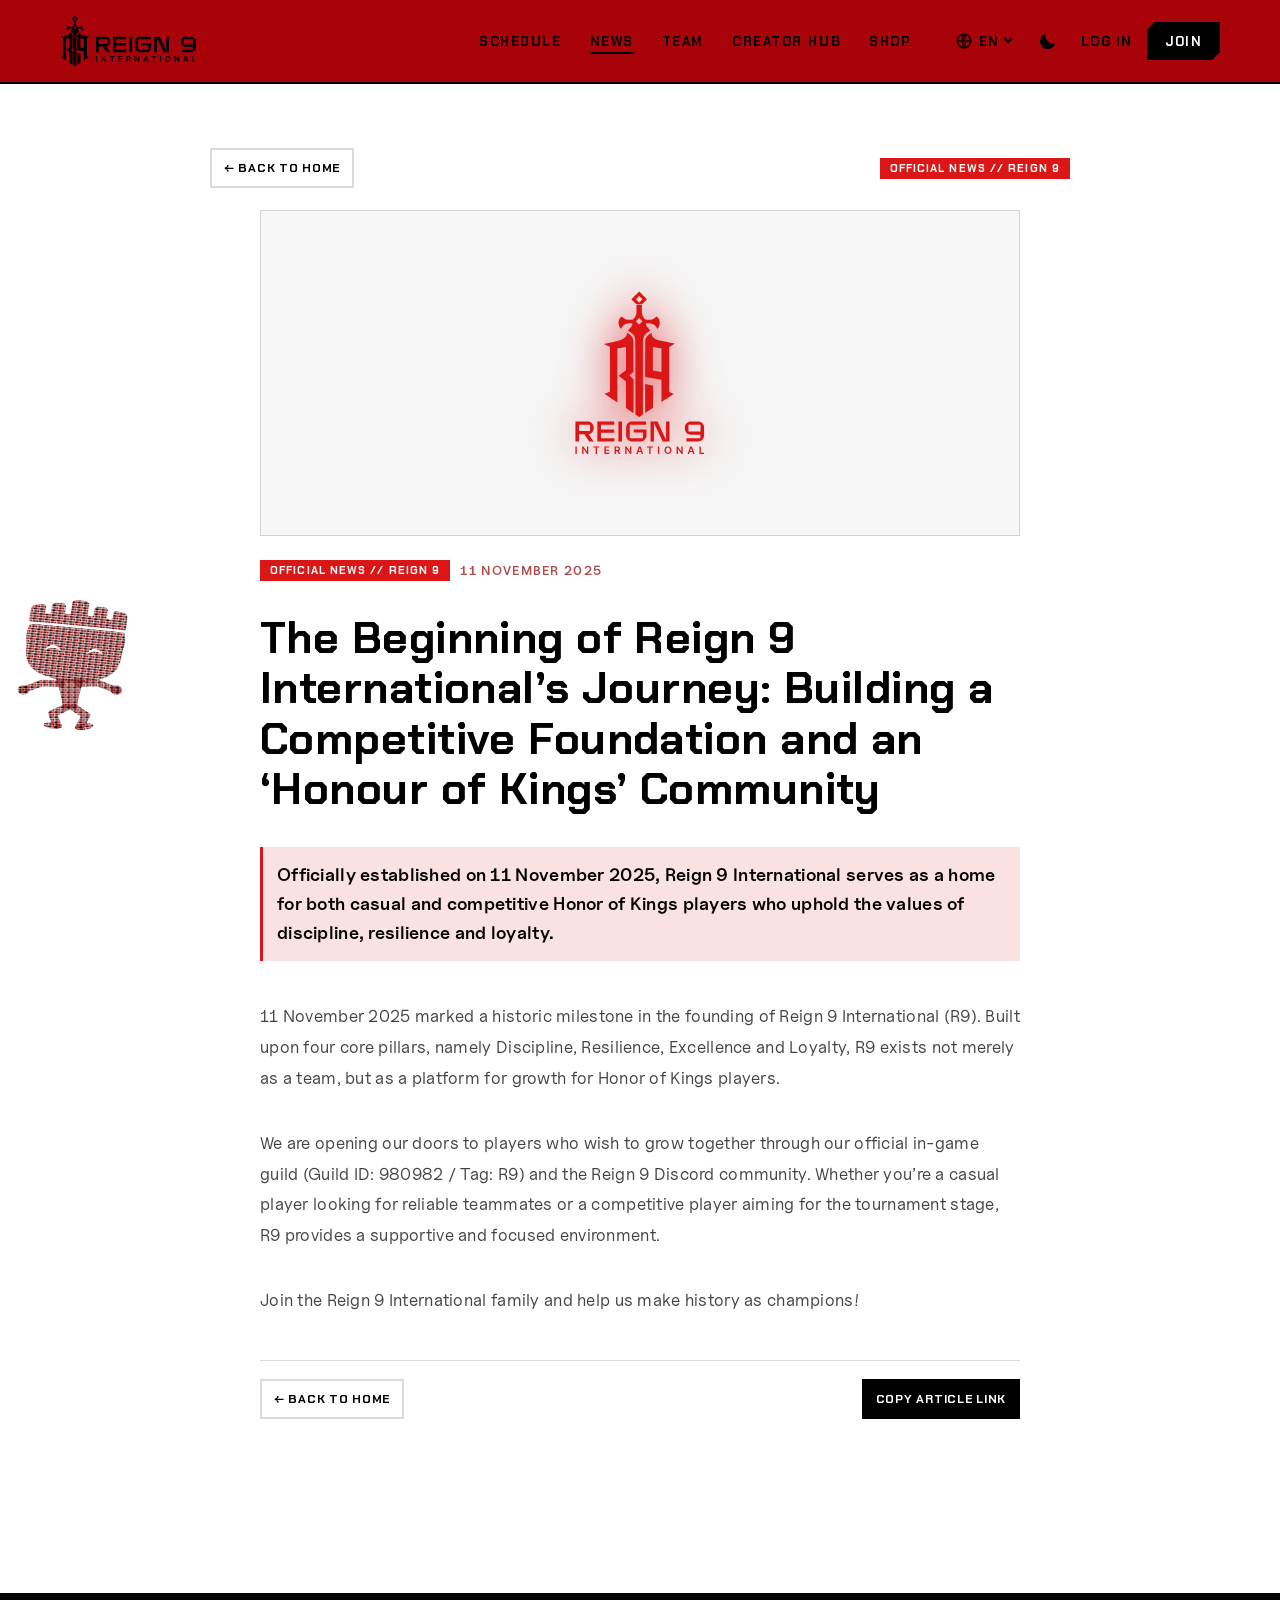
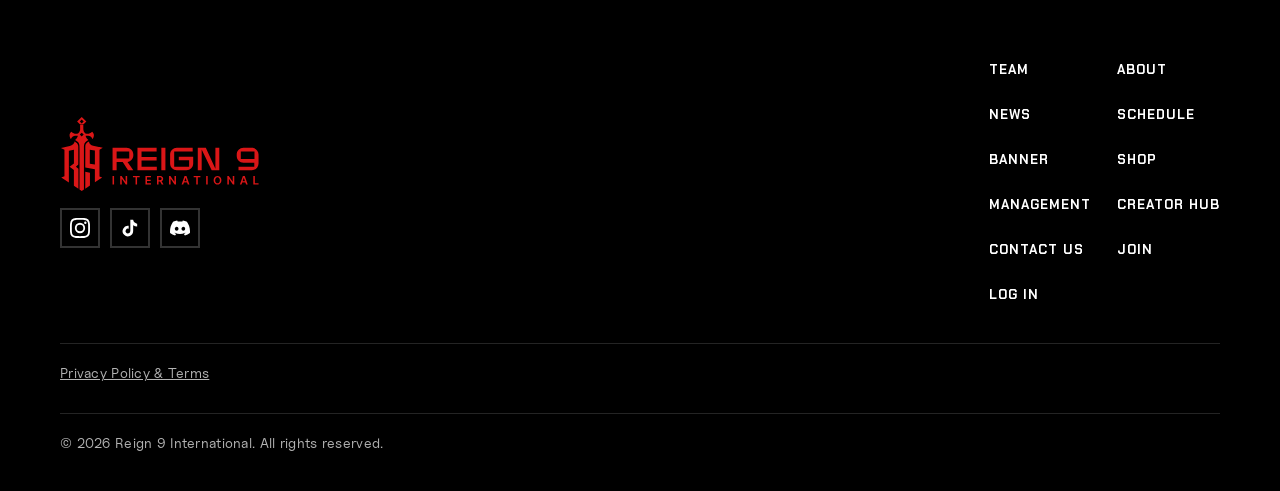
==== commit 3a8ab128: "Creator Hub: pemutar TikTok resmi langsung tampil (sampul & isi asli), deret geser di HP, 12 video +" ====
--- a/news.html
+++ b/news.html
@@ -20,8 +20,8 @@
 <link rel="icon" href="gambar/favicon.svg" type="image/svg+xml">
 <link rel="preload" href="font/Reign9Display-Regular.otf" as="font" type="font/otf" crossorigin>
 <link rel="preload" href="font/oxanium-500.woff2" as="font" type="font/woff2" crossorigin>
-<link rel="stylesheet" href="font/font.css?v=2611181045">
-<link rel="stylesheet" href="gaya.css?v=2611181045">
+<link rel="stylesheet" href="font/font.css?v=2611181451">
+<link rel="stylesheet" href="gaya.css?v=2611181451">
 </head>
 <body>
 <svg id="r9-sprite-logo" xmlns="http://www.w3.org/2000/svg" hidden aria-hidden="true"><symbol id="tegak" viewBox="203.33 170.62 188.61 237.24"><g style="fill:var(--logo-simbol,currentColor)"><path fill-rule="nonzero" d="M247.05 319.57 L254.86 316.51 L254.86 252.49 L246.31 248.15 L254.86 246.16 L254.86 246.14 L259.66 245.05 L259.70 245.04 L259.70 245.04 L268.03 243.15 C274.41 241.20 280.14 237.33 279.20 231.98 C279.20 231.98 288.34 235.68 288.42 243.80 L288.42 249.25 L288.42 250.42 L288.42 288.24 L282.66 293.36 L288.75 298.63 L288.75 347.25 L277.79 339.98 L277.79 301.76 L267.28 293.60 L277.87 285.57 L277.87 252.40 L265.57 254.63 L265.57 331.87 L247.05 319.57 Z"/><path fill-rule="evenodd" d="M324.47 242.68 L335.58 244.88 L335.59 244.87 L338.60 245.48 L339.91 245.74 L339.91 245.75 L347.94 247.40 L339.91 252.55 L339.91 317.08 L346.46 319.64 L328.74 331.40 L328.74 318.55 L328.74 310.43 L328.74 299.41 L305.40 295.28 L305.40 288.87 L305.40 284.11 L305.42 284.12 L305.53 250.42 L305.53 250.42 C305.53 250.42 305.40 252.18 305.53 243.80 C305.66 235.42 314.78 232.11 314.78 232.11 C313.91 237.05 318.71 240.71 324.47 242.68 L324.47 242.68 Z M328.74 288.25 L328.74 254.37 L316.43 252.38 L316.43 286.07 L328.74 288.25 Z"/><path fill-rule="nonzero" d="M316.76 339.36 L316.76 327.73 L316.76 310.43 L316.76 307.87 L305.41 305.47 L305.41 346.89 L316.76 339.36 L316.76 339.36 Z"/><path fill-rule="evenodd" d="M285.57 183.87 L296.81 172.62 L308.05 183.87 L301.31 190.61 L292.31 190.61 L285.57 183.87 L285.57 183.87 Z M292.08 183.86 L296.81 188.59 L301.53 183.86 L296.81 179.14 L292.08 183.86 Z"/><path fill-rule="nonzero" d="M300.02 191.89 L296.81 195.10 L293.60 191.89 L300.02 191.89 L300.02 191.89 Z"/><path fill-rule="evenodd" d="M270.56 226.56 C266.63 220.58 265.32 213.33 271.66 208.44 C277.44 213.36 280.30 214.06 287.84 212.89 C292.53 208.43 292.80 204.98 292.91 202.54 L292.91 191.89 L300.65 191.89 L300.65 202.51 C301.48 206.14 301.05 208.40 305.78 212.89 C313.31 214.06 316.18 213.36 321.96 208.44 C328.29 213.33 326.99 220.58 323.06 226.56 C323.06 226.56 320.74 221.14 315.84 219.21 C312.09 217.73 308.19 218.21 306.56 218.52 C306.20 220.33 307.68 222.81 309.30 224.89 L312.90 228.85 C304.37 233.77 302.17 236.70 302.17 247.44 L302.17 349.05 L296.81 352.60 L291.45 349.05 L291.45 254.04 C291.45 236.40 291.76 236.12 280.71 228.85 L284.31 224.89 C285.94 222.81 287.42 220.33 287.05 218.52 C285.43 218.21 281.53 217.73 277.78 219.21 C272.88 221.14 270.56 226.56 270.56 226.56 L270.56 226.56 Z M292.06 215.50 L296.81 220.25 L301.56 215.50 L296.81 210.76 L292.06 215.50 Z"/></g><g style="fill:var(--logo-teks,currentColor)"><path fill-rule="nonzero" d="M207.27 395.05 L207.27 405.72 L205.33 405.72 L205.33 395.05 L207.27 395.05 L207.27 395.05 Z"/><path fill-rule="nonzero" d="M223.81 395.05 L223.81 405.72 L222.10 405.72 L217.07 398.45 L216.98 398.45 L216.98 405.72 L215.05 405.72 L215.05 395.05 L216.78 395.05 L221.80 402.32 L221.89 402.32 L221.89 395.05 L223.81 395.05 L223.81 395.05 Z"/><path fill-rule="nonzero" d="M231.13 396.67 L231.13 395.05 L239.64 395.05 L239.64 396.67 L236.34 396.67 L236.34 405.72 L234.43 405.72 L234.43 396.67 L231.13 396.67 L231.13 396.67 Z"/><path fill-rule="nonzero" d="M246.96 405.72 L246.96 395.05 L253.90 395.05 L253.90 396.67 L248.89 396.67 L248.89 399.56 L253.54 399.56 L253.54 401.18 L248.89 401.18 L248.89 404.10 L253.94 404.10 L253.94 405.72 L246.96 405.72 L246.96 405.72 Z"/><path fill-rule="nonzero" d="M261.56 405.72 L261.56 395.05 L265.56 395.05 C266.38 395.05 267.07 395.19 267.62 395.47 C268.18 395.76 268.60 396.16 268.89 396.67 C269.18 397.18 269.32 397.78 269.32 398.46 C269.32 399.14 269.17 399.74 268.88 400.24 C268.59 400.74 268.17 401.13 267.60 401.40 C267.04 401.67 266.35 401.81 265.53 401.81 L262.68 401.81 L262.68 400.21 L265.27 400.21 C265.75 400.21 266.14 400.14 266.45 400.01 C266.75 399.87 266.98 399.68 267.13 399.42 C267.28 399.16 267.35 398.84 267.35 398.46 C267.35 398.08 267.27 397.76 267.12 397.49 C266.98 397.22 266.75 397.01 266.44 396.87 C266.14 396.73 265.74 396.66 265.26 396.66 L263.49 396.66 L263.49 405.72 L261.56 405.72 L261.56 405.72 Z"/><path fill-rule="nonzero" d="M267.07 400.88 L264.96 400.88 L267.55 405.72 L269.71 405.72 L267.07 400.88 L267.07 400.88 Z"/><path fill-rule="nonzero" d="M285.55 395.05 L285.55 405.72 L283.83 405.72 L278.80 398.45 L278.71 398.45 L278.71 405.72 L276.78 405.72 L276.78 395.05 L278.51 395.05 L283.53 402.32 L283.63 402.32 L283.63 395.05 L285.55 395.05 L285.55 395.05 Z"/><path fill-rule="nonzero" d="M294.70 405.72 L292.64 405.72 L296.39 395.05 L298.78 395.05 L302.54 405.72 L300.48 405.72 L297.63 397.24 L297.55 397.24 L294.70 405.72 L294.70 405.72 Z"/><path fill-rule="nonzero" d="M294.77 401.53 L294.77 403.09 L300.40 403.09 L300.40 401.53 L294.77 401.53 L294.77 401.53 Z"/><path fill-rule="nonzero" d="M307.87 396.67 L307.87 395.05 L316.38 395.05 L316.38 396.67 L313.08 396.67 L313.08 405.72 L311.17 405.72 L311.17 396.67 L307.87 396.67 L307.87 396.67 Z"/><path fill-rule="nonzero" d="M325.63 395.05 L325.63 405.72 L323.70 405.72 L323.70 395.05 L325.63 395.05 L325.63 395.05 Z"/><path fill-rule="evenodd" d="M342.95 400.38 C342.95 401.53 342.73 402.52 342.30 403.33 C341.87 404.15 341.29 404.78 340.55 405.21 C339.82 405.65 338.98 405.86 338.05 405.86 C337.11 405.86 336.28 405.64 335.54 405.21 C334.80 404.77 334.21 404.15 333.79 403.33 C333.36 402.51 333.14 401.53 333.14 400.38 C333.14 399.23 333.36 398.25 333.79 397.43 C334.21 396.61 334.80 395.99 335.54 395.55 C336.28 395.12 337.11 394.90 338.05 394.90 C338.98 394.90 339.82 395.12 340.55 395.55 C341.29 395.99 341.87 396.61 342.30 397.43 C342.73 398.25 342.95 399.23 342.95 400.38 L342.95 400.38 Z M341.00 400.38 C341.00 399.57 340.88 398.89 340.63 398.33 C340.37 397.78 340.03 397.35 339.58 397.07 C339.14 396.78 338.62 396.64 338.05 396.64 C337.46 396.64 336.95 396.78 336.51 397.07 C336.06 397.35 335.72 397.78 335.46 398.33 C335.21 398.89 335.08 399.57 335.08 400.38 C335.08 401.19 335.21 401.88 335.46 402.43 C335.72 402.99 336.06 403.41 336.51 403.70 C336.95 403.99 337.46 404.13 338.05 404.13 C338.62 404.13 339.14 403.99 339.58 403.70 C340.03 403.41 340.37 402.99 340.63 402.43 C340.88 401.88 341.00 401.19 341.00 400.38 L341.00 400.38 Z"/><path fill-rule="nonzero" d="M359.23 395.05 L359.23 405.72 L357.51 405.72 L352.48 398.45 L352.39 398.45 L352.39 405.72 L350.46 405.72 L350.46 395.05 L352.19 395.05 L357.21 402.32 L357.31 402.32 L357.31 395.05 L359.23 395.05 L359.23 395.05 Z"/><path fill-rule="nonzero" d="M368.38 405.72 L366.32 405.72 L370.07 395.05 L372.46 395.05 L376.22 405.72 L374.16 405.72 L371.31 397.24 L371.23 397.24 L368.38 405.72 L368.38 405.72 Z"/><path fill-rule="nonzero" d="M368.45 401.53 L368.45 403.09 L374.08 403.09 L374.08 401.53 L368.45 401.53 L368.45 401.53 Z"/><path fill-rule="nonzero" d="M383.31 405.72 L383.31 395.05 L385.24 395.05 L385.24 404.10 L389.94 404.10 L389.94 405.72 L383.31 405.72 Z"/><path fill-rule="evenodd" d="M231.61 368.86 L231.61 367.89 C231.61 363.17 227.78 359.36 223.07 359.36 L205.37 359.36 L205.37 387.79 L210.51 387.79 L210.51 377.39 L218.18 377.39 L225.01 387.79 L231.61 387.79 L224.24 377.28 C228.39 376.70 231.61 373.17 231.61 368.86 L231.61 368.86 L231.61 368.86 Z M226.45 372.78 L210.51 372.78 L210.51 363.97 L226.45 363.97 L226.45 372.78 L226.45 372.78 Z"/><path fill-rule="nonzero" d="M261.31 383.18 L242.00 383.18 L242.00 375.47 L261.06 375.47 L261.06 370.86 L242.00 370.86 L242.00 363.97 L261.06 363.97 L261.06 359.36 L236.85 359.36 L236.85 387.79 L261.31 387.79 L261.31 383.18 L261.31 383.18 Z"/><path fill-rule="nonzero" d="M272.18 387.79 L272.18 359.36 L267.03 359.36 L267.03 387.79 L272.18 387.79 L272.18 387.79 Z"/><path fill-rule="nonzero" d="M289.09 370.69 L289.09 375.03 L302.15 375.03 L302.15 383.19 L283.27 383.19 L283.27 363.96 L306.66 363.96 L306.66 359.36 L286.65 359.36 C281.94 359.36 278.12 363.17 278.12 367.89 L278.12 379.26 C278.12 383.97 281.94 387.79 286.65 387.79 L298.77 387.79 C303.48 387.79 307.31 383.97 307.31 379.26 L307.31 370.69 L289.09 370.69 L289.09 370.69 Z"/><path fill-rule="nonzero" d="M335.36 359.36 L335.36 385.74 L323.24 359.36 L313.10 359.36 L313.10 387.79 L318.03 387.79 L318.03 361.33 L330.64 387.79 L340.30 387.79 L340.30 359.36 L335.36 359.36 L335.36 359.36 Z"/><path fill-rule="evenodd" d="M370.86 378.19 L384.54 378.19 L384.54 383.19 L364.58 383.19 L364.58 387.79 L381.39 387.79 C386.10 387.79 389.92 383.97 389.92 379.26 L389.92 367.89 C389.92 363.17 386.10 359.36 381.39 359.36 L370.86 359.36 C366.15 359.36 362.33 363.17 362.33 367.89 L362.33 369.66 C362.33 374.37 366.15 378.19 370.86 378.19 L370.86 378.19 L370.86 378.19 Z M367.48 363.97 L384.77 363.97 L384.77 373.60 L367.48 373.60 L367.48 363.97 Z"/></g></symbol><symbol id="datar" viewBox="83.38 426.13 428.51 163.23"><g style="fill:var(--logo-simbol,currentColor)"><path fill-rule="nonzero" d="M86.04 558.13 L92.94 555.43 L92.94 498.79 L85.38 494.95 L92.94 493.19 L92.94 493.17 L97.19 492.20 L97.22 492.19 L97.22 492.20 L104.59 490.52 C110.24 488.80 115.31 485.37 114.47 480.64 C114.47 480.64 122.56 483.92 122.64 491.10 L122.64 495.92 L122.64 496.95 L122.64 530.42 L117.54 534.94 L122.93 539.61 L122.93 582.63 L113.23 576.19 L113.23 542.38 L103.93 535.16 L113.30 528.05 L113.30 498.71 L102.42 500.68 L102.42 569.02 L86.04 558.13 Z"/><path fill-rule="evenodd" d="M154.53 490.11 L164.36 492.06 L164.37 492.04 L167.03 492.59 L168.19 492.82 L168.19 492.83 L175.30 494.29 L168.19 498.84 L168.19 555.93 L173.98 558.20 L158.31 568.61 L158.31 557.24 L158.31 550.05 L158.31 540.30 L137.65 536.65 L137.65 530.97 L137.65 526.77 L137.67 526.77 L137.78 496.95 L137.77 496.95 C137.77 496.95 137.65 498.52 137.77 491.10 C137.89 483.68 145.96 480.76 145.96 480.76 C145.19 485.13 149.43 488.37 154.53 490.11 L154.53 490.11 Z M158.31 530.42 L158.31 500.45 L147.42 498.69 L147.42 528.50 L158.31 530.42 Z"/><path fill-rule="nonzero" d="M147.71 575.64 L147.71 565.35 L147.71 550.05 L147.71 547.78 L137.67 545.66 L137.67 582.31 L147.71 575.64 L147.71 575.64 Z"/><path fill-rule="evenodd" d="M120.11 438.07 L130.06 428.13 L140.00 438.07 L134.04 444.04 L126.08 444.04 L120.11 438.07 L120.11 438.07 Z M125.88 438.07 L130.06 442.25 L134.24 438.07 L130.06 433.89 L125.88 438.07 Z"/><path fill-rule="nonzero" d="M132.90 445.17 L130.06 448.02 L127.21 445.17 L132.90 445.17 L132.90 445.17 Z"/><path fill-rule="evenodd" d="M106.83 475.85 C103.35 470.56 102.20 464.14 107.80 459.82 C112.92 464.16 115.45 464.79 122.12 463.75 C126.27 459.81 126.51 456.75 126.61 454.59 L126.61 445.17 L133.46 445.17 L133.46 454.57 C134.19 457.78 133.81 459.78 137.99 463.75 C144.66 464.79 147.20 464.16 152.31 459.82 C157.91 464.14 156.76 470.56 153.28 475.85 C153.28 475.85 151.23 471.05 146.89 469.34 C143.58 468.03 140.13 468.46 138.69 468.73 C138.36 470.33 139.67 472.53 141.11 474.37 L144.30 477.87 C136.75 482.23 134.80 484.82 134.80 494.32 L134.80 584.22 L130.06 587.36 L125.32 584.22 L125.32 500.16 C125.32 484.55 125.59 484.31 115.82 477.87 L119.00 474.37 C120.44 472.53 121.75 470.33 121.43 468.73 C119.99 468.46 116.54 468.03 113.22 469.34 C108.89 471.05 106.83 475.85 106.83 475.85 L106.83 475.85 Z M125.86 466.06 L130.06 470.26 L134.26 466.06 L130.06 461.86 L125.86 466.06 Z"/></g><g style="fill:var(--logo-teks,currentColor)"><path fill-rule="nonzero" d="M199.51 555.12 L199.51 573.25 L196.23 573.25 L196.23 555.12 L199.51 555.12 L199.51 555.12 Z"/><path fill-rule="nonzero" d="M227.63 555.12 L227.63 573.25 L224.71 573.25 L216.17 560.91 L216.02 560.91 L216.02 573.25 L212.73 573.25 L212.73 555.12 L215.67 555.12 L224.21 567.48 L224.36 567.48 L224.36 555.12 L227.63 555.12 L227.63 555.12 Z"/><path fill-rule="nonzero" d="M240.06 557.88 L240.06 555.12 L254.52 555.12 L254.52 557.88 L248.92 557.88 L248.92 573.25 L245.66 573.25 L245.66 557.88 L240.06 557.88 L240.06 557.88 Z"/><path fill-rule="nonzero" d="M266.95 573.25 L266.95 555.12 L278.75 555.12 L278.75 557.88 L270.24 557.88 L270.24 562.80 L278.13 562.80 L278.13 565.55 L270.24 565.55 L270.24 570.50 L278.81 570.50 L278.81 573.25 L266.95 573.25 L266.95 573.25 Z"/><path fill-rule="nonzero" d="M291.75 573.25 L291.75 555.12 L298.55 555.12 C299.95 555.12 301.12 555.37 302.06 555.85 C303.01 556.34 303.72 557.01 304.21 557.88 C304.70 558.75 304.94 559.77 304.94 560.92 C304.94 562.08 304.70 563.09 304.20 563.95 C303.71 564.80 302.99 565.45 302.03 565.92 C301.08 566.38 299.90 566.61 298.51 566.61 L293.67 566.61 L293.67 563.89 L298.07 563.89 C298.88 563.89 299.55 563.77 300.07 563.55 C300.59 563.32 300.97 562.99 301.22 562.55 C301.47 562.11 301.60 561.57 301.60 560.92 C301.60 560.28 301.47 559.73 301.22 559.27 C300.96 558.82 300.58 558.47 300.06 558.23 C299.54 557.99 298.87 557.87 298.05 557.87 L295.04 557.87 L295.04 573.25 L291.75 573.25 L291.75 573.25 Z"/><path fill-rule="nonzero" d="M301.12 565.04 L297.54 565.04 L301.94 573.25 L305.61 573.25 L301.12 565.04 L301.12 565.04 Z"/><path fill-rule="nonzero" d="M332.52 555.12 L332.52 573.25 L329.60 573.25 L321.06 560.91 L320.91 560.91 L320.91 573.25 L317.62 573.25 L317.62 555.12 L320.56 555.12 L329.09 567.48 L329.25 567.48 L329.25 555.12 L332.52 555.12 L332.52 555.12 Z"/><path fill-rule="nonzero" d="M348.07 573.25 L344.56 573.25 L350.95 555.12 L355.00 555.12 L361.39 573.25 L357.89 573.25 L353.04 558.84 L352.90 558.84 L348.07 573.25 L348.07 573.25 Z"/><path fill-rule="nonzero" d="M348.19 566.14 L348.19 568.78 L357.75 568.78 L357.75 566.14 L348.19 566.14 L348.19 566.14 Z"/><path fill-rule="nonzero" d="M370.45 557.88 L370.45 555.12 L384.91 555.12 L384.91 557.88 L379.30 557.88 L379.30 573.25 L376.05 573.25 L376.05 557.88 L370.45 557.88 L370.45 557.88 Z"/><path fill-rule="nonzero" d="M400.63 555.12 L400.63 573.25 L397.34 573.25 L397.34 555.12 L400.63 555.12 L400.63 555.12 Z"/><path fill-rule="evenodd" d="M430.05 564.19 C430.05 566.14 429.68 567.81 428.95 569.20 C428.22 570.59 427.23 571.66 425.97 572.39 C424.72 573.13 423.30 573.50 421.72 573.50 C420.13 573.50 418.71 573.13 417.45 572.39 C416.20 571.65 415.21 570.58 414.48 569.19 C413.75 567.81 413.39 566.14 413.39 564.19 C413.39 562.23 413.75 560.56 414.48 559.17 C415.21 557.79 416.20 556.72 417.45 555.98 C418.71 555.24 420.13 554.88 421.72 554.88 C423.30 554.88 424.72 555.24 425.97 555.98 C427.23 556.72 428.22 557.79 428.95 559.17 C429.68 560.56 430.05 562.23 430.05 564.19 L430.05 564.19 Z M426.74 564.19 C426.74 562.81 426.53 561.65 426.10 560.71 C425.67 559.76 425.08 559.04 424.33 558.55 C423.57 558.07 422.70 557.82 421.72 557.82 C420.73 557.82 419.86 558.07 419.10 558.55 C418.35 559.04 417.76 559.76 417.33 560.71 C416.90 561.65 416.69 562.81 416.69 564.19 C416.69 565.56 416.90 566.73 417.33 567.67 C417.76 568.62 418.35 569.33 419.10 569.82 C419.86 570.31 420.73 570.55 421.72 570.55 C422.70 570.55 423.57 570.31 424.33 569.82 C425.08 569.33 425.67 568.62 426.10 567.67 C426.53 566.73 426.74 565.56 426.74 564.19 L426.74 564.19 Z"/><path fill-rule="nonzero" d="M457.71 555.12 L457.71 573.25 L454.79 573.25 L446.25 560.91 L446.10 560.91 L446.10 573.25 L442.81 573.25 L442.81 555.12 L445.75 555.12 L454.28 567.48 L454.44 567.48 L454.44 555.12 L457.71 555.12 L457.71 555.12 Z"/><path fill-rule="nonzero" d="M473.26 573.25 L469.76 573.25 L476.14 555.12 L480.19 555.12 L486.58 573.25 L483.08 573.25 L478.23 558.84 L478.09 558.84 L473.26 573.25 L473.26 573.25 Z"/><path fill-rule="nonzero" d="M473.38 566.14 L473.38 568.78 L482.94 568.78 L482.94 566.14 L473.38 566.14 L473.38 566.14 Z"/><path fill-rule="nonzero" d="M498.62 573.25 L498.62 555.12 L501.91 555.12 L501.91 570.50 L509.89 570.50 L509.89 573.25 L498.62 573.25 Z"/><path fill-rule="evenodd" d="M240.87 510.63 L240.87 508.98 C240.87 500.97 234.37 494.48 226.36 494.48 L196.28 494.48 L196.28 542.80 L205.02 542.80 L205.02 525.13 L218.06 525.13 L229.66 542.80 L240.87 542.80 L228.35 524.93 C235.41 523.95 240.87 517.96 240.87 510.63 L240.87 510.63 L240.87 510.63 Z M232.10 517.29 L205.02 517.29 L205.02 502.31 L232.10 502.31 L232.10 517.29 L232.10 517.29 Z"/><path fill-rule="nonzero" d="M291.33 534.96 L258.53 534.96 L258.53 521.86 L290.91 521.86 L290.91 514.03 L258.53 514.03 L258.53 502.31 L290.91 502.31 L290.91 494.48 L249.77 494.48 L249.77 542.80 L291.33 542.80 L291.33 534.96 L291.33 534.96 Z"/><path fill-rule="nonzero" d="M309.81 542.80 L309.81 494.48 L301.06 494.48 L301.06 542.80 L309.81 542.80 L309.81 542.80 Z"/><path fill-rule="nonzero" d="M338.53 513.74 L338.53 521.11 L360.73 521.11 L360.73 534.97 L328.65 534.97 L328.65 502.30 L368.38 502.30 L368.38 494.48 L334.39 494.48 C326.39 494.48 319.90 500.97 319.90 508.98 L319.90 528.30 C319.90 536.31 326.39 542.80 334.39 542.80 L354.98 542.80 C362.99 542.80 369.49 536.31 369.49 528.30 L369.49 513.74 L338.53 513.74 L338.53 513.74 Z"/><path fill-rule="nonzero" d="M417.16 494.48 L417.16 539.31 L396.57 494.48 L379.32 494.48 L379.32 542.80 L387.71 542.80 L387.71 497.84 L409.13 542.80 L425.54 542.80 L425.54 494.48 L417.16 494.48 L417.16 494.48 Z"/><path fill-rule="evenodd" d="M477.47 526.48 L500.72 526.48 L500.72 534.98 L466.79 534.98 L466.79 542.80 L495.36 542.80 C503.36 542.80 509.85 536.31 509.85 528.30 L509.85 508.98 C509.85 500.97 503.36 494.48 495.36 494.48 L477.47 494.48 C469.46 494.48 462.97 500.97 462.97 508.98 L462.97 511.99 C462.97 520.00 469.46 526.48 477.47 526.48 L477.47 526.48 L477.47 526.48 Z M471.73 502.31 L501.10 502.31 L501.10 518.68 L471.73 518.68 L471.73 502.31 Z"/></g></symbol><symbol id="simbol" viewBox="244.31 170.62 105.63 183.98"><g style="fill:var(--logo-simbol,currentColor)"><path fill-rule="nonzero" d="M247.05 319.57 L254.86 316.51 L254.86 252.49 L246.31 248.15 L254.86 246.16 L254.86 246.14 L259.66 245.05 L259.70 245.04 L259.70 245.04 L268.03 243.15 C274.41 241.20 280.14 237.33 279.20 231.98 C279.20 231.98 288.34 235.68 288.42 243.80 L288.42 249.25 L288.42 250.42 L288.42 288.24 L282.66 293.36 L288.75 298.63 L288.75 347.25 L277.79 339.98 L277.79 301.76 L267.28 293.60 L277.87 285.57 L277.87 252.40 L265.57 254.63 L265.57 331.87 L247.05 319.57 Z"/><path fill-rule="evenodd" d="M324.47 242.68 L335.58 244.88 L335.59 244.87 L338.60 245.48 L339.91 245.74 L339.91 245.75 L347.94 247.40 L339.91 252.55 L339.91 317.08 L346.46 319.64 L328.74 331.40 L328.74 318.55 L328.74 310.43 L328.74 299.41 L305.40 295.28 L305.40 288.87 L305.40 284.11 L305.42 284.12 L305.53 250.42 L305.53 250.42 C305.53 250.42 305.40 252.18 305.53 243.80 C305.66 235.42 314.78 232.11 314.78 232.11 C313.91 237.05 318.71 240.71 324.47 242.68 L324.47 242.68 Z M328.74 288.25 L328.74 254.37 L316.43 252.38 L316.43 286.07 L328.74 288.25 Z"/><path fill-rule="nonzero" d="M316.76 339.36 L316.76 327.73 L316.76 310.43 L316.76 307.87 L305.41 305.47 L305.41 346.89 L316.76 339.36 L316.76 339.36 Z"/><path fill-rule="evenodd" d="M285.57 183.87 L296.81 172.62 L308.05 183.87 L301.31 190.61 L292.31 190.61 L285.57 183.87 L285.57 183.87 Z M292.08 183.86 L296.81 188.59 L301.53 183.86 L296.81 179.14 L292.08 183.86 Z"/><path fill-rule="nonzero" d="M300.02 191.89 L296.81 195.10 L293.60 191.89 L300.02 191.89 L300.02 191.89 Z"/><path fill-rule="evenodd" d="M270.56 226.56 C266.63 220.58 265.32 213.33 271.66 208.44 C277.44 213.36 280.30 214.06 287.84 212.89 C292.53 208.43 292.80 204.98 292.91 202.54 L292.91 191.89 L300.65 191.89 L300.65 202.51 C301.48 206.14 301.05 208.40 305.78 212.89 C313.31 214.06 316.18 213.36 321.96 208.44 C328.29 213.33 326.99 220.58 323.06 226.56 C323.06 226.56 320.74 221.14 315.84 219.21 C312.09 217.73 308.19 218.21 306.56 218.52 C306.20 220.33 307.68 222.81 309.30 224.89 L312.90 228.85 C304.37 233.77 302.17 236.70 302.17 247.44 L302.17 349.05 L296.81 352.60 L291.45 349.05 L291.45 254.04 C291.45 236.40 291.76 236.12 280.71 228.85 L284.31 224.89 C285.94 222.81 287.42 220.33 287.05 218.52 C285.43 218.21 281.53 217.73 277.78 219.21 C272.88 221.14 270.56 226.56 270.56 226.56 L270.56 226.56 Z M292.06 215.50 L296.81 220.25 L301.56 215.50 L296.81 210.76 L292.06 215.50 Z"/></g><g style="fill:var(--logo-teks,currentColor)"></g></symbol></svg>
@@ -119,12 +119,12 @@
   <p class="kaki__hak" data-i18n="kaki.hak">© 2026 Reign 9 International.</p>
 </footer>
 
-<script src="bahasa.js?v=2611181045"></script>
-<script src="cuitan-ixar.js?v=2611181045"></script>
-<script src="ixar.js?v=2611181045"></script>
-<script src="desain-model.js?v=2611181045"></script>
-<script src="desain.js?v=2611181045"></script>
-<script src="app.js?v=2611181045"></script>
-<script src="bagian-baru.js?v=2611181045"></script>
+<script src="bahasa.js?v=2611181451"></script>
+<script src="cuitan-ixar.js?v=2611181451"></script>
+<script src="ixar.js?v=2611181451"></script>
+<script src="desain-model.js?v=2611181451"></script>
+<script src="desain.js?v=2611181451"></script>
+<script src="app.js?v=2611181451"></script>
+<script src="bagian-baru.js?v=2611181451"></script>
 </body>
 </html>
--- a/gaya.css
+++ b/gaya.css
@@ -1216,3 +1216,19 @@
 
 /* ikon piala garis (pengganti emoji) */
 .trofi { width: 1.05em; height: 1.05em; vertical-align: -.16em; fill: none; stroke: currentColor; stroke-width: 2; stroke-linecap: round; stroke-linejoin: round; }
+
+/* Creator Hub: pemutar TikTok resmi langsung di kartu */
+.creator-kartu__tt { position: relative; width: 100%; aspect-ratio: 9 / 16; border: 1px solid var(--garis); background: linear-gradient(160deg, var(--merah-tua), #000); overflow: hidden; }
+.creator-kartu__tt::after { content: ''; position: absolute; inset: 42% 38%; border-radius: 50%; border: 3px solid rgba(255, 255, 255, .25); border-top-color: #fff; animation: putarMuat 0.9s linear infinite; }
+.creator-kartu__tt--siap::after { display: none; }
+.creator-kartu__tt .creator-kartu__video { position: absolute; inset: 0; width: 100%; height: 100%; min-height: 0; }
+.creator-kartu__tt--siap .creator-kartu__label { display: none; }
+.creator__lagi { grid-column: 1 / -1; justify-self: center; }
+@keyframes putarMuat { to { transform: rotate(360deg); } }
+@media (prefers-reduced-motion: reduce) { .creator-kartu__tt::after { animation: none; } }
+@media (max-width: 600px) {
+  .creator__grid { grid-template-columns: none; grid-auto-flow: column; grid-auto-columns: 72%; overflow-x: auto; scroll-snap-type: x mandatory; overscroll-behavior-x: contain; padding-bottom: 6px; scrollbar-width: none; }
+  .creator__grid::-webkit-scrollbar { display: none; }
+  .creator-kartu { scroll-snap-align: start; }
+  .creator__lagi { grid-column: auto; align-self: center; white-space: nowrap; }
+}
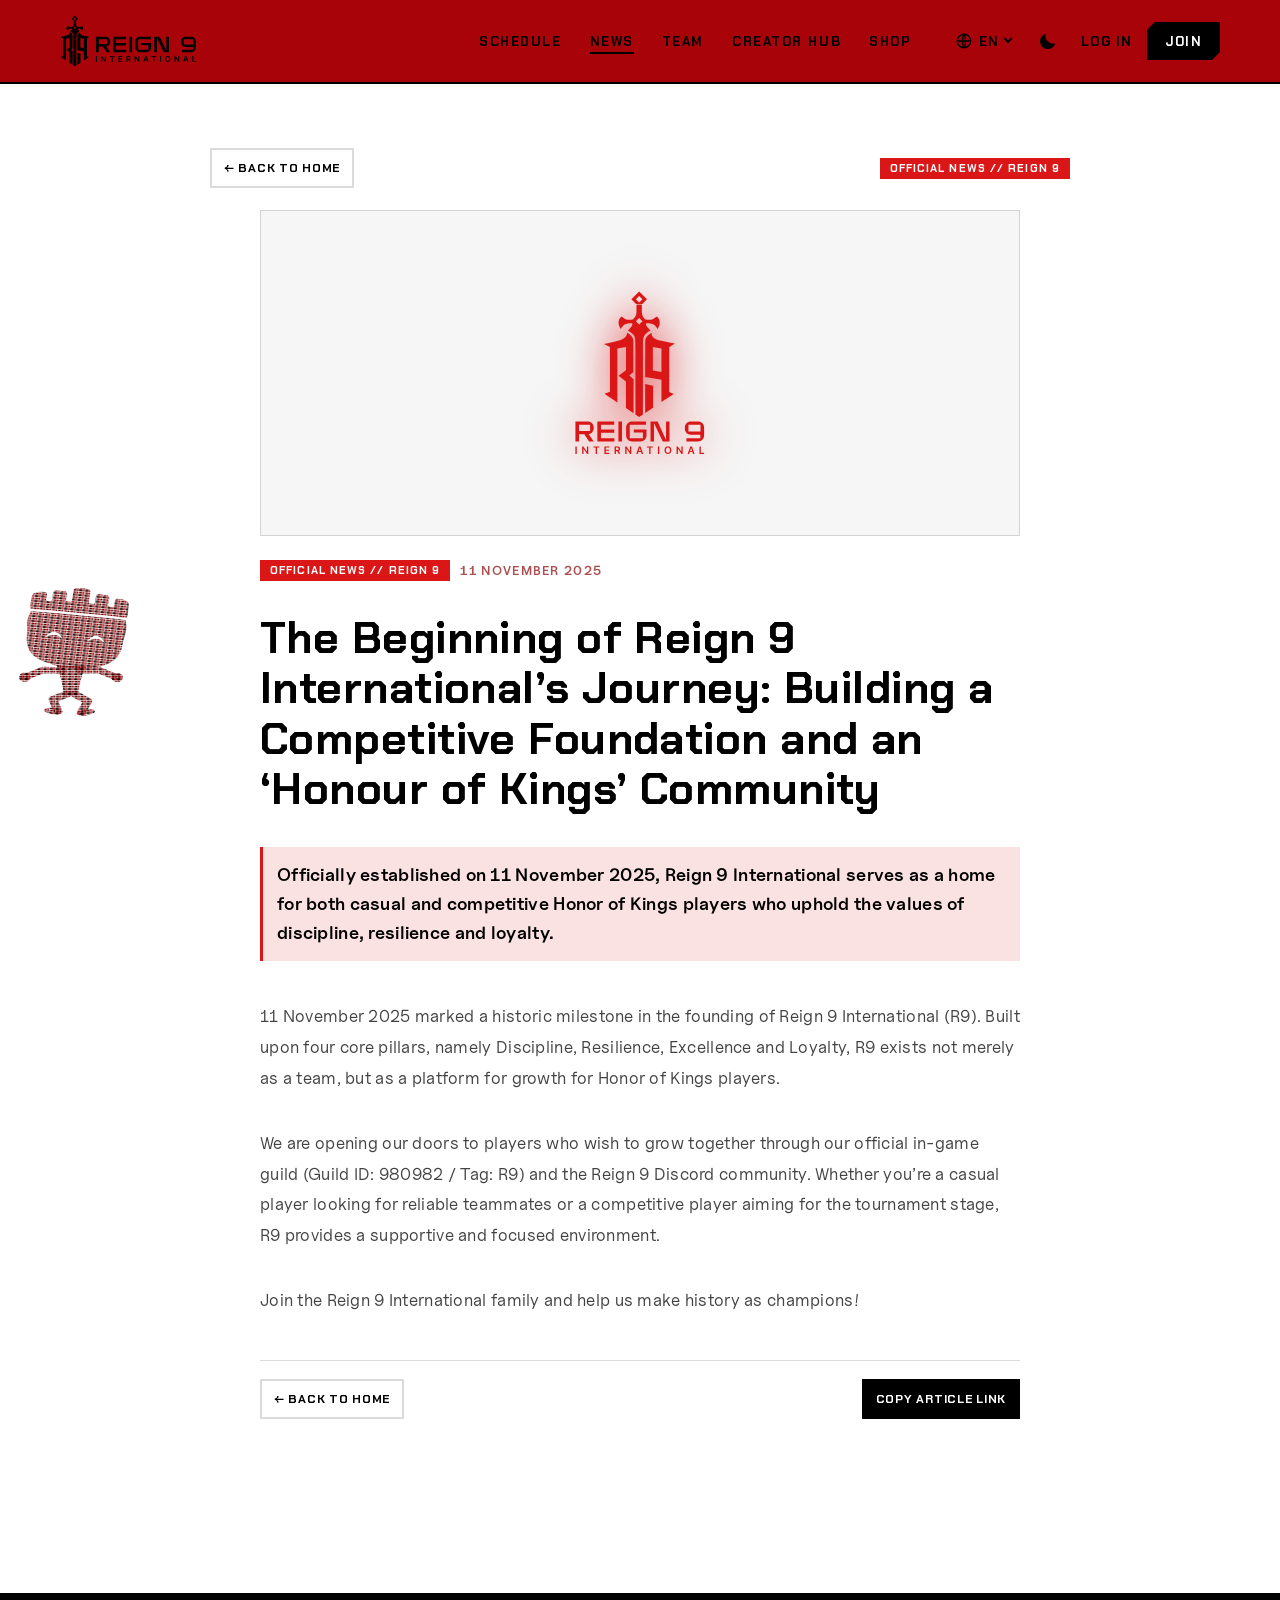
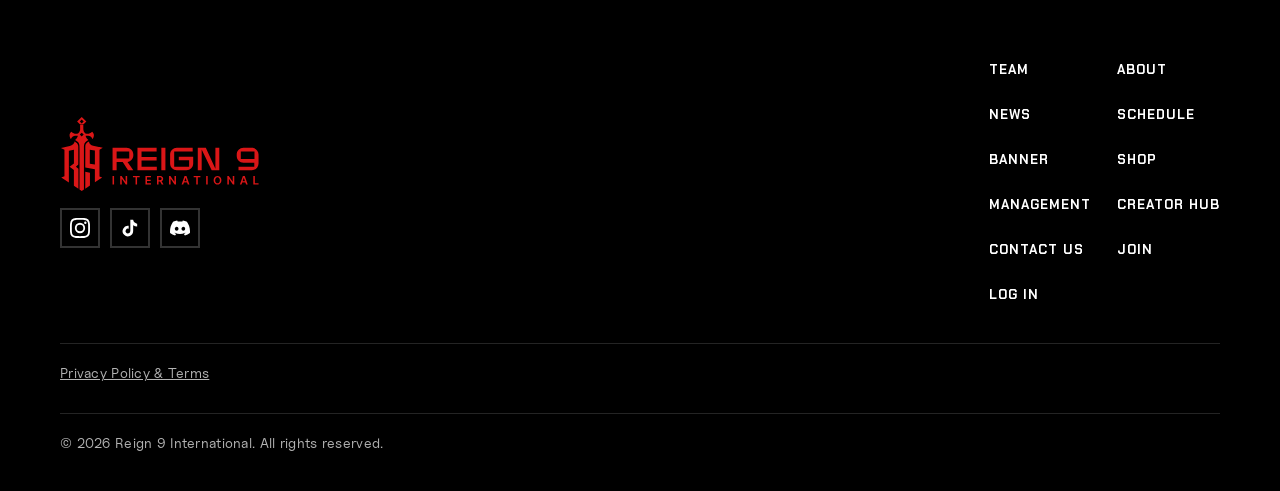
==== commit 74314011: "TikTok: izin autoplay + tombol Tonton di TikTok; bracket HP: nama tim gak numpuk, juara selebar brac" ====
--- a/news.html
+++ b/news.html
@@ -20,8 +20,8 @@
 <link rel="icon" href="gambar/favicon.svg" type="image/svg+xml">
 <link rel="preload" href="font/Reign9Display-Regular.otf" as="font" type="font/otf" crossorigin>
 <link rel="preload" href="font/oxanium-500.woff2" as="font" type="font/woff2" crossorigin>
-<link rel="stylesheet" href="font/font.css?v=2611181451">
-<link rel="stylesheet" href="gaya.css?v=2611181451">
+<link rel="stylesheet" href="font/font.css?v=2611181958">
+<link rel="stylesheet" href="gaya.css?v=2611181958">
 </head>
 <body>
 <svg id="r9-sprite-logo" xmlns="http://www.w3.org/2000/svg" hidden aria-hidden="true"><symbol id="tegak" viewBox="203.33 170.62 188.61 237.24"><g style="fill:var(--logo-simbol,currentColor)"><path fill-rule="nonzero" d="M247.05 319.57 L254.86 316.51 L254.86 252.49 L246.31 248.15 L254.86 246.16 L254.86 246.14 L259.66 245.05 L259.70 245.04 L259.70 245.04 L268.03 243.15 C274.41 241.20 280.14 237.33 279.20 231.98 C279.20 231.98 288.34 235.68 288.42 243.80 L288.42 249.25 L288.42 250.42 L288.42 288.24 L282.66 293.36 L288.75 298.63 L288.75 347.25 L277.79 339.98 L277.79 301.76 L267.28 293.60 L277.87 285.57 L277.87 252.40 L265.57 254.63 L265.57 331.87 L247.05 319.57 Z"/><path fill-rule="evenodd" d="M324.47 242.68 L335.58 244.88 L335.59 244.87 L338.60 245.48 L339.91 245.74 L339.91 245.75 L347.94 247.40 L339.91 252.55 L339.91 317.08 L346.46 319.64 L328.74 331.40 L328.74 318.55 L328.74 310.43 L328.74 299.41 L305.40 295.28 L305.40 288.87 L305.40 284.11 L305.42 284.12 L305.53 250.42 L305.53 250.42 C305.53 250.42 305.40 252.18 305.53 243.80 C305.66 235.42 314.78 232.11 314.78 232.11 C313.91 237.05 318.71 240.71 324.47 242.68 L324.47 242.68 Z M328.74 288.25 L328.74 254.37 L316.43 252.38 L316.43 286.07 L328.74 288.25 Z"/><path fill-rule="nonzero" d="M316.76 339.36 L316.76 327.73 L316.76 310.43 L316.76 307.87 L305.41 305.47 L305.41 346.89 L316.76 339.36 L316.76 339.36 Z"/><path fill-rule="evenodd" d="M285.57 183.87 L296.81 172.62 L308.05 183.87 L301.31 190.61 L292.31 190.61 L285.57 183.87 L285.57 183.87 Z M292.08 183.86 L296.81 188.59 L301.53 183.86 L296.81 179.14 L292.08 183.86 Z"/><path fill-rule="nonzero" d="M300.02 191.89 L296.81 195.10 L293.60 191.89 L300.02 191.89 L300.02 191.89 Z"/><path fill-rule="evenodd" d="M270.56 226.56 C266.63 220.58 265.32 213.33 271.66 208.44 C277.44 213.36 280.30 214.06 287.84 212.89 C292.53 208.43 292.80 204.98 292.91 202.54 L292.91 191.89 L300.65 191.89 L300.65 202.51 C301.48 206.14 301.05 208.40 305.78 212.89 C313.31 214.06 316.18 213.36 321.96 208.44 C328.29 213.33 326.99 220.58 323.06 226.56 C323.06 226.56 320.74 221.14 315.84 219.21 C312.09 217.73 308.19 218.21 306.56 218.52 C306.20 220.33 307.68 222.81 309.30 224.89 L312.90 228.85 C304.37 233.77 302.17 236.70 302.17 247.44 L302.17 349.05 L296.81 352.60 L291.45 349.05 L291.45 254.04 C291.45 236.40 291.76 236.12 280.71 228.85 L284.31 224.89 C285.94 222.81 287.42 220.33 287.05 218.52 C285.43 218.21 281.53 217.73 277.78 219.21 C272.88 221.14 270.56 226.56 270.56 226.56 L270.56 226.56 Z M292.06 215.50 L296.81 220.25 L301.56 215.50 L296.81 210.76 L292.06 215.50 Z"/></g><g style="fill:var(--logo-teks,currentColor)"><path fill-rule="nonzero" d="M207.27 395.05 L207.27 405.72 L205.33 405.72 L205.33 395.05 L207.27 395.05 L207.27 395.05 Z"/><path fill-rule="nonzero" d="M223.81 395.05 L223.81 405.72 L222.10 405.72 L217.07 398.45 L216.98 398.45 L216.98 405.72 L215.05 405.72 L215.05 395.05 L216.78 395.05 L221.80 402.32 L221.89 402.32 L221.89 395.05 L223.81 395.05 L223.81 395.05 Z"/><path fill-rule="nonzero" d="M231.13 396.67 L231.13 395.05 L239.64 395.05 L239.64 396.67 L236.34 396.67 L236.34 405.72 L234.43 405.72 L234.43 396.67 L231.13 396.67 L231.13 396.67 Z"/><path fill-rule="nonzero" d="M246.96 405.72 L246.96 395.05 L253.90 395.05 L253.90 396.67 L248.89 396.67 L248.89 399.56 L253.54 399.56 L253.54 401.18 L248.89 401.18 L248.89 404.10 L253.94 404.10 L253.94 405.72 L246.96 405.72 L246.96 405.72 Z"/><path fill-rule="nonzero" d="M261.56 405.72 L261.56 395.05 L265.56 395.05 C266.38 395.05 267.07 395.19 267.62 395.47 C268.18 395.76 268.60 396.16 268.89 396.67 C269.18 397.18 269.32 397.78 269.32 398.46 C269.32 399.14 269.17 399.74 268.88 400.24 C268.59 400.74 268.17 401.13 267.60 401.40 C267.04 401.67 266.35 401.81 265.53 401.81 L262.68 401.81 L262.68 400.21 L265.27 400.21 C265.75 400.21 266.14 400.14 266.45 400.01 C266.75 399.87 266.98 399.68 267.13 399.42 C267.28 399.16 267.35 398.84 267.35 398.46 C267.35 398.08 267.27 397.76 267.12 397.49 C266.98 397.22 266.75 397.01 266.44 396.87 C266.14 396.73 265.74 396.66 265.26 396.66 L263.49 396.66 L263.49 405.72 L261.56 405.72 L261.56 405.72 Z"/><path fill-rule="nonzero" d="M267.07 400.88 L264.96 400.88 L267.55 405.72 L269.71 405.72 L267.07 400.88 L267.07 400.88 Z"/><path fill-rule="nonzero" d="M285.55 395.05 L285.55 405.72 L283.83 405.72 L278.80 398.45 L278.71 398.45 L278.71 405.72 L276.78 405.72 L276.78 395.05 L278.51 395.05 L283.53 402.32 L283.63 402.32 L283.63 395.05 L285.55 395.05 L285.55 395.05 Z"/><path fill-rule="nonzero" d="M294.70 405.72 L292.64 405.72 L296.39 395.05 L298.78 395.05 L302.54 405.72 L300.48 405.72 L297.63 397.24 L297.55 397.24 L294.70 405.72 L294.70 405.72 Z"/><path fill-rule="nonzero" d="M294.77 401.53 L294.77 403.09 L300.40 403.09 L300.40 401.53 L294.77 401.53 L294.77 401.53 Z"/><path fill-rule="nonzero" d="M307.87 396.67 L307.87 395.05 L316.38 395.05 L316.38 396.67 L313.08 396.67 L313.08 405.72 L311.17 405.72 L311.17 396.67 L307.87 396.67 L307.87 396.67 Z"/><path fill-rule="nonzero" d="M325.63 395.05 L325.63 405.72 L323.70 405.72 L323.70 395.05 L325.63 395.05 L325.63 395.05 Z"/><path fill-rule="evenodd" d="M342.95 400.38 C342.95 401.53 342.73 402.52 342.30 403.33 C341.87 404.15 341.29 404.78 340.55 405.21 C339.82 405.65 338.98 405.86 338.05 405.86 C337.11 405.86 336.28 405.64 335.54 405.21 C334.80 404.77 334.21 404.15 333.79 403.33 C333.36 402.51 333.14 401.53 333.14 400.38 C333.14 399.23 333.36 398.25 333.79 397.43 C334.21 396.61 334.80 395.99 335.54 395.55 C336.28 395.12 337.11 394.90 338.05 394.90 C338.98 394.90 339.82 395.12 340.55 395.55 C341.29 395.99 341.87 396.61 342.30 397.43 C342.73 398.25 342.95 399.23 342.95 400.38 L342.95 400.38 Z M341.00 400.38 C341.00 399.57 340.88 398.89 340.63 398.33 C340.37 397.78 340.03 397.35 339.58 397.07 C339.14 396.78 338.62 396.64 338.05 396.64 C337.46 396.64 336.95 396.78 336.51 397.07 C336.06 397.35 335.72 397.78 335.46 398.33 C335.21 398.89 335.08 399.57 335.08 400.38 C335.08 401.19 335.21 401.88 335.46 402.43 C335.72 402.99 336.06 403.41 336.51 403.70 C336.95 403.99 337.46 404.13 338.05 404.13 C338.62 404.13 339.14 403.99 339.58 403.70 C340.03 403.41 340.37 402.99 340.63 402.43 C340.88 401.88 341.00 401.19 341.00 400.38 L341.00 400.38 Z"/><path fill-rule="nonzero" d="M359.23 395.05 L359.23 405.72 L357.51 405.72 L352.48 398.45 L352.39 398.45 L352.39 405.72 L350.46 405.72 L350.46 395.05 L352.19 395.05 L357.21 402.32 L357.31 402.32 L357.31 395.05 L359.23 395.05 L359.23 395.05 Z"/><path fill-rule="nonzero" d="M368.38 405.72 L366.32 405.72 L370.07 395.05 L372.46 395.05 L376.22 405.72 L374.16 405.72 L371.31 397.24 L371.23 397.24 L368.38 405.72 L368.38 405.72 Z"/><path fill-rule="nonzero" d="M368.45 401.53 L368.45 403.09 L374.08 403.09 L374.08 401.53 L368.45 401.53 L368.45 401.53 Z"/><path fill-rule="nonzero" d="M383.31 405.72 L383.31 395.05 L385.24 395.05 L385.24 404.10 L389.94 404.10 L389.94 405.72 L383.31 405.72 Z"/><path fill-rule="evenodd" d="M231.61 368.86 L231.61 367.89 C231.61 363.17 227.78 359.36 223.07 359.36 L205.37 359.36 L205.37 387.79 L210.51 387.79 L210.51 377.39 L218.18 377.39 L225.01 387.79 L231.61 387.79 L224.24 377.28 C228.39 376.70 231.61 373.17 231.61 368.86 L231.61 368.86 L231.61 368.86 Z M226.45 372.78 L210.51 372.78 L210.51 363.97 L226.45 363.97 L226.45 372.78 L226.45 372.78 Z"/><path fill-rule="nonzero" d="M261.31 383.18 L242.00 383.18 L242.00 375.47 L261.06 375.47 L261.06 370.86 L242.00 370.86 L242.00 363.97 L261.06 363.97 L261.06 359.36 L236.85 359.36 L236.85 387.79 L261.31 387.79 L261.31 383.18 L261.31 383.18 Z"/><path fill-rule="nonzero" d="M272.18 387.79 L272.18 359.36 L267.03 359.36 L267.03 387.79 L272.18 387.79 L272.18 387.79 Z"/><path fill-rule="nonzero" d="M289.09 370.69 L289.09 375.03 L302.15 375.03 L302.15 383.19 L283.27 383.19 L283.27 363.96 L306.66 363.96 L306.66 359.36 L286.65 359.36 C281.94 359.36 278.12 363.17 278.12 367.89 L278.12 379.26 C278.12 383.97 281.94 387.79 286.65 387.79 L298.77 387.79 C303.48 387.79 307.31 383.97 307.31 379.26 L307.31 370.69 L289.09 370.69 L289.09 370.69 Z"/><path fill-rule="nonzero" d="M335.36 359.36 L335.36 385.74 L323.24 359.36 L313.10 359.36 L313.10 387.79 L318.03 387.79 L318.03 361.33 L330.64 387.79 L340.30 387.79 L340.30 359.36 L335.36 359.36 L335.36 359.36 Z"/><path fill-rule="evenodd" d="M370.86 378.19 L384.54 378.19 L384.54 383.19 L364.58 383.19 L364.58 387.79 L381.39 387.79 C386.10 387.79 389.92 383.97 389.92 379.26 L389.92 367.89 C389.92 363.17 386.10 359.36 381.39 359.36 L370.86 359.36 C366.15 359.36 362.33 363.17 362.33 367.89 L362.33 369.66 C362.33 374.37 366.15 378.19 370.86 378.19 L370.86 378.19 L370.86 378.19 Z M367.48 363.97 L384.77 363.97 L384.77 373.60 L367.48 373.60 L367.48 363.97 Z"/></g></symbol><symbol id="datar" viewBox="83.38 426.13 428.51 163.23"><g style="fill:var(--logo-simbol,currentColor)"><path fill-rule="nonzero" d="M86.04 558.13 L92.94 555.43 L92.94 498.79 L85.38 494.95 L92.94 493.19 L92.94 493.17 L97.19 492.20 L97.22 492.19 L97.22 492.20 L104.59 490.52 C110.24 488.80 115.31 485.37 114.47 480.64 C114.47 480.64 122.56 483.92 122.64 491.10 L122.64 495.92 L122.64 496.95 L122.64 530.42 L117.54 534.94 L122.93 539.61 L122.93 582.63 L113.23 576.19 L113.23 542.38 L103.93 535.16 L113.30 528.05 L113.30 498.71 L102.42 500.68 L102.42 569.02 L86.04 558.13 Z"/><path fill-rule="evenodd" d="M154.53 490.11 L164.36 492.06 L164.37 492.04 L167.03 492.59 L168.19 492.82 L168.19 492.83 L175.30 494.29 L168.19 498.84 L168.19 555.93 L173.98 558.20 L158.31 568.61 L158.31 557.24 L158.31 550.05 L158.31 540.30 L137.65 536.65 L137.65 530.97 L137.65 526.77 L137.67 526.77 L137.78 496.95 L137.77 496.95 C137.77 496.95 137.65 498.52 137.77 491.10 C137.89 483.68 145.96 480.76 145.96 480.76 C145.19 485.13 149.43 488.37 154.53 490.11 L154.53 490.11 Z M158.31 530.42 L158.31 500.45 L147.42 498.69 L147.42 528.50 L158.31 530.42 Z"/><path fill-rule="nonzero" d="M147.71 575.64 L147.71 565.35 L147.71 550.05 L147.71 547.78 L137.67 545.66 L137.67 582.31 L147.71 575.64 L147.71 575.64 Z"/><path fill-rule="evenodd" d="M120.11 438.07 L130.06 428.13 L140.00 438.07 L134.04 444.04 L126.08 444.04 L120.11 438.07 L120.11 438.07 Z M125.88 438.07 L130.06 442.25 L134.24 438.07 L130.06 433.89 L125.88 438.07 Z"/><path fill-rule="nonzero" d="M132.90 445.17 L130.06 448.02 L127.21 445.17 L132.90 445.17 L132.90 445.17 Z"/><path fill-rule="evenodd" d="M106.83 475.85 C103.35 470.56 102.20 464.14 107.80 459.82 C112.92 464.16 115.45 464.79 122.12 463.75 C126.27 459.81 126.51 456.75 126.61 454.59 L126.61 445.17 L133.46 445.17 L133.46 454.57 C134.19 457.78 133.81 459.78 137.99 463.75 C144.66 464.79 147.20 464.16 152.31 459.82 C157.91 464.14 156.76 470.56 153.28 475.85 C153.28 475.85 151.23 471.05 146.89 469.34 C143.58 468.03 140.13 468.46 138.69 468.73 C138.36 470.33 139.67 472.53 141.11 474.37 L144.30 477.87 C136.75 482.23 134.80 484.82 134.80 494.32 L134.80 584.22 L130.06 587.36 L125.32 584.22 L125.32 500.16 C125.32 484.55 125.59 484.31 115.82 477.87 L119.00 474.37 C120.44 472.53 121.75 470.33 121.43 468.73 C119.99 468.46 116.54 468.03 113.22 469.34 C108.89 471.05 106.83 475.85 106.83 475.85 L106.83 475.85 Z M125.86 466.06 L130.06 470.26 L134.26 466.06 L130.06 461.86 L125.86 466.06 Z"/></g><g style="fill:var(--logo-teks,currentColor)"><path fill-rule="nonzero" d="M199.51 555.12 L199.51 573.25 L196.23 573.25 L196.23 555.12 L199.51 555.12 L199.51 555.12 Z"/><path fill-rule="nonzero" d="M227.63 555.12 L227.63 573.25 L224.71 573.25 L216.17 560.91 L216.02 560.91 L216.02 573.25 L212.73 573.25 L212.73 555.12 L215.67 555.12 L224.21 567.48 L224.36 567.48 L224.36 555.12 L227.63 555.12 L227.63 555.12 Z"/><path fill-rule="nonzero" d="M240.06 557.88 L240.06 555.12 L254.52 555.12 L254.52 557.88 L248.92 557.88 L248.92 573.25 L245.66 573.25 L245.66 557.88 L240.06 557.88 L240.06 557.88 Z"/><path fill-rule="nonzero" d="M266.95 573.25 L266.95 555.12 L278.75 555.12 L278.75 557.88 L270.24 557.88 L270.24 562.80 L278.13 562.80 L278.13 565.55 L270.24 565.55 L270.24 570.50 L278.81 570.50 L278.81 573.25 L266.95 573.25 L266.95 573.25 Z"/><path fill-rule="nonzero" d="M291.75 573.25 L291.75 555.12 L298.55 555.12 C299.95 555.12 301.12 555.37 302.06 555.85 C303.01 556.34 303.72 557.01 304.21 557.88 C304.70 558.75 304.94 559.77 304.94 560.92 C304.94 562.08 304.70 563.09 304.20 563.95 C303.71 564.80 302.99 565.45 302.03 565.92 C301.08 566.38 299.90 566.61 298.51 566.61 L293.67 566.61 L293.67 563.89 L298.07 563.89 C298.88 563.89 299.55 563.77 300.07 563.55 C300.59 563.32 300.97 562.99 301.22 562.55 C301.47 562.11 301.60 561.57 301.60 560.92 C301.60 560.28 301.47 559.73 301.22 559.27 C300.96 558.82 300.58 558.47 300.06 558.23 C299.54 557.99 298.87 557.87 298.05 557.87 L295.04 557.87 L295.04 573.25 L291.75 573.25 L291.75 573.25 Z"/><path fill-rule="nonzero" d="M301.12 565.04 L297.54 565.04 L301.94 573.25 L305.61 573.25 L301.12 565.04 L301.12 565.04 Z"/><path fill-rule="nonzero" d="M332.52 555.12 L332.52 573.25 L329.60 573.25 L321.06 560.91 L320.91 560.91 L320.91 573.25 L317.62 573.25 L317.62 555.12 L320.56 555.12 L329.09 567.48 L329.25 567.48 L329.25 555.12 L332.52 555.12 L332.52 555.12 Z"/><path fill-rule="nonzero" d="M348.07 573.25 L344.56 573.25 L350.95 555.12 L355.00 555.12 L361.39 573.25 L357.89 573.25 L353.04 558.84 L352.90 558.84 L348.07 573.25 L348.07 573.25 Z"/><path fill-rule="nonzero" d="M348.19 566.14 L348.19 568.78 L357.75 568.78 L357.75 566.14 L348.19 566.14 L348.19 566.14 Z"/><path fill-rule="nonzero" d="M370.45 557.88 L370.45 555.12 L384.91 555.12 L384.91 557.88 L379.30 557.88 L379.30 573.25 L376.05 573.25 L376.05 557.88 L370.45 557.88 L370.45 557.88 Z"/><path fill-rule="nonzero" d="M400.63 555.12 L400.63 573.25 L397.34 573.25 L397.34 555.12 L400.63 555.12 L400.63 555.12 Z"/><path fill-rule="evenodd" d="M430.05 564.19 C430.05 566.14 429.68 567.81 428.95 569.20 C428.22 570.59 427.23 571.66 425.97 572.39 C424.72 573.13 423.30 573.50 421.72 573.50 C420.13 573.50 418.71 573.13 417.45 572.39 C416.20 571.65 415.21 570.58 414.48 569.19 C413.75 567.81 413.39 566.14 413.39 564.19 C413.39 562.23 413.75 560.56 414.48 559.17 C415.21 557.79 416.20 556.72 417.45 555.98 C418.71 555.24 420.13 554.88 421.72 554.88 C423.30 554.88 424.72 555.24 425.97 555.98 C427.23 556.72 428.22 557.79 428.95 559.17 C429.68 560.56 430.05 562.23 430.05 564.19 L430.05 564.19 Z M426.74 564.19 C426.74 562.81 426.53 561.65 426.10 560.71 C425.67 559.76 425.08 559.04 424.33 558.55 C423.57 558.07 422.70 557.82 421.72 557.82 C420.73 557.82 419.86 558.07 419.10 558.55 C418.35 559.04 417.76 559.76 417.33 560.71 C416.90 561.65 416.69 562.81 416.69 564.19 C416.69 565.56 416.90 566.73 417.33 567.67 C417.76 568.62 418.35 569.33 419.10 569.82 C419.86 570.31 420.73 570.55 421.72 570.55 C422.70 570.55 423.57 570.31 424.33 569.82 C425.08 569.33 425.67 568.62 426.10 567.67 C426.53 566.73 426.74 565.56 426.74 564.19 L426.74 564.19 Z"/><path fill-rule="nonzero" d="M457.71 555.12 L457.71 573.25 L454.79 573.25 L446.25 560.91 L446.10 560.91 L446.10 573.25 L442.81 573.25 L442.81 555.12 L445.75 555.12 L454.28 567.48 L454.44 567.48 L454.44 555.12 L457.71 555.12 L457.71 555.12 Z"/><path fill-rule="nonzero" d="M473.26 573.25 L469.76 573.25 L476.14 555.12 L480.19 555.12 L486.58 573.25 L483.08 573.25 L478.23 558.84 L478.09 558.84 L473.26 573.25 L473.26 573.25 Z"/><path fill-rule="nonzero" d="M473.38 566.14 L473.38 568.78 L482.94 568.78 L482.94 566.14 L473.38 566.14 L473.38 566.14 Z"/><path fill-rule="nonzero" d="M498.62 573.25 L498.62 555.12 L501.91 555.12 L501.91 570.50 L509.89 570.50 L509.89 573.25 L498.62 573.25 Z"/><path fill-rule="evenodd" d="M240.87 510.63 L240.87 508.98 C240.87 500.97 234.37 494.48 226.36 494.48 L196.28 494.48 L196.28 542.80 L205.02 542.80 L205.02 525.13 L218.06 525.13 L229.66 542.80 L240.87 542.80 L228.35 524.93 C235.41 523.95 240.87 517.96 240.87 510.63 L240.87 510.63 L240.87 510.63 Z M232.10 517.29 L205.02 517.29 L205.02 502.31 L232.10 502.31 L232.10 517.29 L232.10 517.29 Z"/><path fill-rule="nonzero" d="M291.33 534.96 L258.53 534.96 L258.53 521.86 L290.91 521.86 L290.91 514.03 L258.53 514.03 L258.53 502.31 L290.91 502.31 L290.91 494.48 L249.77 494.48 L249.77 542.80 L291.33 542.80 L291.33 534.96 L291.33 534.96 Z"/><path fill-rule="nonzero" d="M309.81 542.80 L309.81 494.48 L301.06 494.48 L301.06 542.80 L309.81 542.80 L309.81 542.80 Z"/><path fill-rule="nonzero" d="M338.53 513.74 L338.53 521.11 L360.73 521.11 L360.73 534.97 L328.65 534.97 L328.65 502.30 L368.38 502.30 L368.38 494.48 L334.39 494.48 C326.39 494.48 319.90 500.97 319.90 508.98 L319.90 528.30 C319.90 536.31 326.39 542.80 334.39 542.80 L354.98 542.80 C362.99 542.80 369.49 536.31 369.49 528.30 L369.49 513.74 L338.53 513.74 L338.53 513.74 Z"/><path fill-rule="nonzero" d="M417.16 494.48 L417.16 539.31 L396.57 494.48 L379.32 494.48 L379.32 542.80 L387.71 542.80 L387.71 497.84 L409.13 542.80 L425.54 542.80 L425.54 494.48 L417.16 494.48 L417.16 494.48 Z"/><path fill-rule="evenodd" d="M477.47 526.48 L500.72 526.48 L500.72 534.98 L466.79 534.98 L466.79 542.80 L495.36 542.80 C503.36 542.80 509.85 536.31 509.85 528.30 L509.85 508.98 C509.85 500.97 503.36 494.48 495.36 494.48 L477.47 494.48 C469.46 494.48 462.97 500.97 462.97 508.98 L462.97 511.99 C462.97 520.00 469.46 526.48 477.47 526.48 L477.47 526.48 L477.47 526.48 Z M471.73 502.31 L501.10 502.31 L501.10 518.68 L471.73 518.68 L471.73 502.31 Z"/></g></symbol><symbol id="simbol" viewBox="244.31 170.62 105.63 183.98"><g style="fill:var(--logo-simbol,currentColor)"><path fill-rule="nonzero" d="M247.05 319.57 L254.86 316.51 L254.86 252.49 L246.31 248.15 L254.86 246.16 L254.86 246.14 L259.66 245.05 L259.70 245.04 L259.70 245.04 L268.03 243.15 C274.41 241.20 280.14 237.33 279.20 231.98 C279.20 231.98 288.34 235.68 288.42 243.80 L288.42 249.25 L288.42 250.42 L288.42 288.24 L282.66 293.36 L288.75 298.63 L288.75 347.25 L277.79 339.98 L277.79 301.76 L267.28 293.60 L277.87 285.57 L277.87 252.40 L265.57 254.63 L265.57 331.87 L247.05 319.57 Z"/><path fill-rule="evenodd" d="M324.47 242.68 L335.58 244.88 L335.59 244.87 L338.60 245.48 L339.91 245.74 L339.91 245.75 L347.94 247.40 L339.91 252.55 L339.91 317.08 L346.46 319.64 L328.74 331.40 L328.74 318.55 L328.74 310.43 L328.74 299.41 L305.40 295.28 L305.40 288.87 L305.40 284.11 L305.42 284.12 L305.53 250.42 L305.53 250.42 C305.53 250.42 305.40 252.18 305.53 243.80 C305.66 235.42 314.78 232.11 314.78 232.11 C313.91 237.05 318.71 240.71 324.47 242.68 L324.47 242.68 Z M328.74 288.25 L328.74 254.37 L316.43 252.38 L316.43 286.07 L328.74 288.25 Z"/><path fill-rule="nonzero" d="M316.76 339.36 L316.76 327.73 L316.76 310.43 L316.76 307.87 L305.41 305.47 L305.41 346.89 L316.76 339.36 L316.76 339.36 Z"/><path fill-rule="evenodd" d="M285.57 183.87 L296.81 172.62 L308.05 183.87 L301.31 190.61 L292.31 190.61 L285.57 183.87 L285.57 183.87 Z M292.08 183.86 L296.81 188.59 L301.53 183.86 L296.81 179.14 L292.08 183.86 Z"/><path fill-rule="nonzero" d="M300.02 191.89 L296.81 195.10 L293.60 191.89 L300.02 191.89 L300.02 191.89 Z"/><path fill-rule="evenodd" d="M270.56 226.56 C266.63 220.58 265.32 213.33 271.66 208.44 C277.44 213.36 280.30 214.06 287.84 212.89 C292.53 208.43 292.80 204.98 292.91 202.54 L292.91 191.89 L300.65 191.89 L300.65 202.51 C301.48 206.14 301.05 208.40 305.78 212.89 C313.31 214.06 316.18 213.36 321.96 208.44 C328.29 213.33 326.99 220.58 323.06 226.56 C323.06 226.56 320.74 221.14 315.84 219.21 C312.09 217.73 308.19 218.21 306.56 218.52 C306.20 220.33 307.68 222.81 309.30 224.89 L312.90 228.85 C304.37 233.77 302.17 236.70 302.17 247.44 L302.17 349.05 L296.81 352.60 L291.45 349.05 L291.45 254.04 C291.45 236.40 291.76 236.12 280.71 228.85 L284.31 224.89 C285.94 222.81 287.42 220.33 287.05 218.52 C285.43 218.21 281.53 217.73 277.78 219.21 C272.88 221.14 270.56 226.56 270.56 226.56 L270.56 226.56 Z M292.06 215.50 L296.81 220.25 L301.56 215.50 L296.81 210.76 L292.06 215.50 Z"/></g><g style="fill:var(--logo-teks,currentColor)"></g></symbol></svg>
@@ -119,12 +119,12 @@
   <p class="kaki__hak" data-i18n="kaki.hak">© 2026 Reign 9 International.</p>
 </footer>
 
-<script src="bahasa.js?v=2611181451"></script>
-<script src="cuitan-ixar.js?v=2611181451"></script>
-<script src="ixar.js?v=2611181451"></script>
-<script src="desain-model.js?v=2611181451"></script>
-<script src="desain.js?v=2611181451"></script>
-<script src="app.js?v=2611181451"></script>
-<script src="bagian-baru.js?v=2611181451"></script>
+<script src="bahasa.js?v=2611181958"></script>
+<script src="cuitan-ixar.js?v=2611181958"></script>
+<script src="ixar.js?v=2611181958"></script>
+<script src="desain-model.js?v=2611181958"></script>
+<script src="desain.js?v=2611181958"></script>
+<script src="app.js?v=2611181958"></script>
+<script src="bagian-baru.js?v=2611181958"></script>
 </body>
 </html>
--- a/gaya.css
+++ b/gaya.css
@@ -1232,3 +1232,11 @@
   .creator-kartu { scroll-snap-align: start; }
   .creator__lagi { grid-column: auto; align-self: center; white-space: nowrap; }
 }
+@media (max-width: 600px) {
+  .bracket { grid-auto-columns: minmax(136px, 1fr); gap: 10px; }
+  .br-tim { gap: 6px; padding: 0 8px; font-size: 13px; } .br-logo { width: 22px; height: 22px; }
+}
+.br-laga, .br-tim span { min-width: 0; }
+@media (max-width: 600px) { .br-juara { grid-row: 2; grid-column: 1 / span var(--ronde, 2); } .br-juara .br-trofi { grid-auto-flow: column; justify-content: center; align-items: center; } .br-juara .br-logo--juara { width: 44px; height: 44px; font-size: 18px; } }
+.creator-kartu__buka { justify-self: start; font: 700 12px/1 var(--sub); letter-spacing: .06em; text-transform: uppercase; color: var(--teks-merah); text-decoration: none; padding: 4px 0; }
+.creator-kartu__buka:hover { text-decoration: underline; }
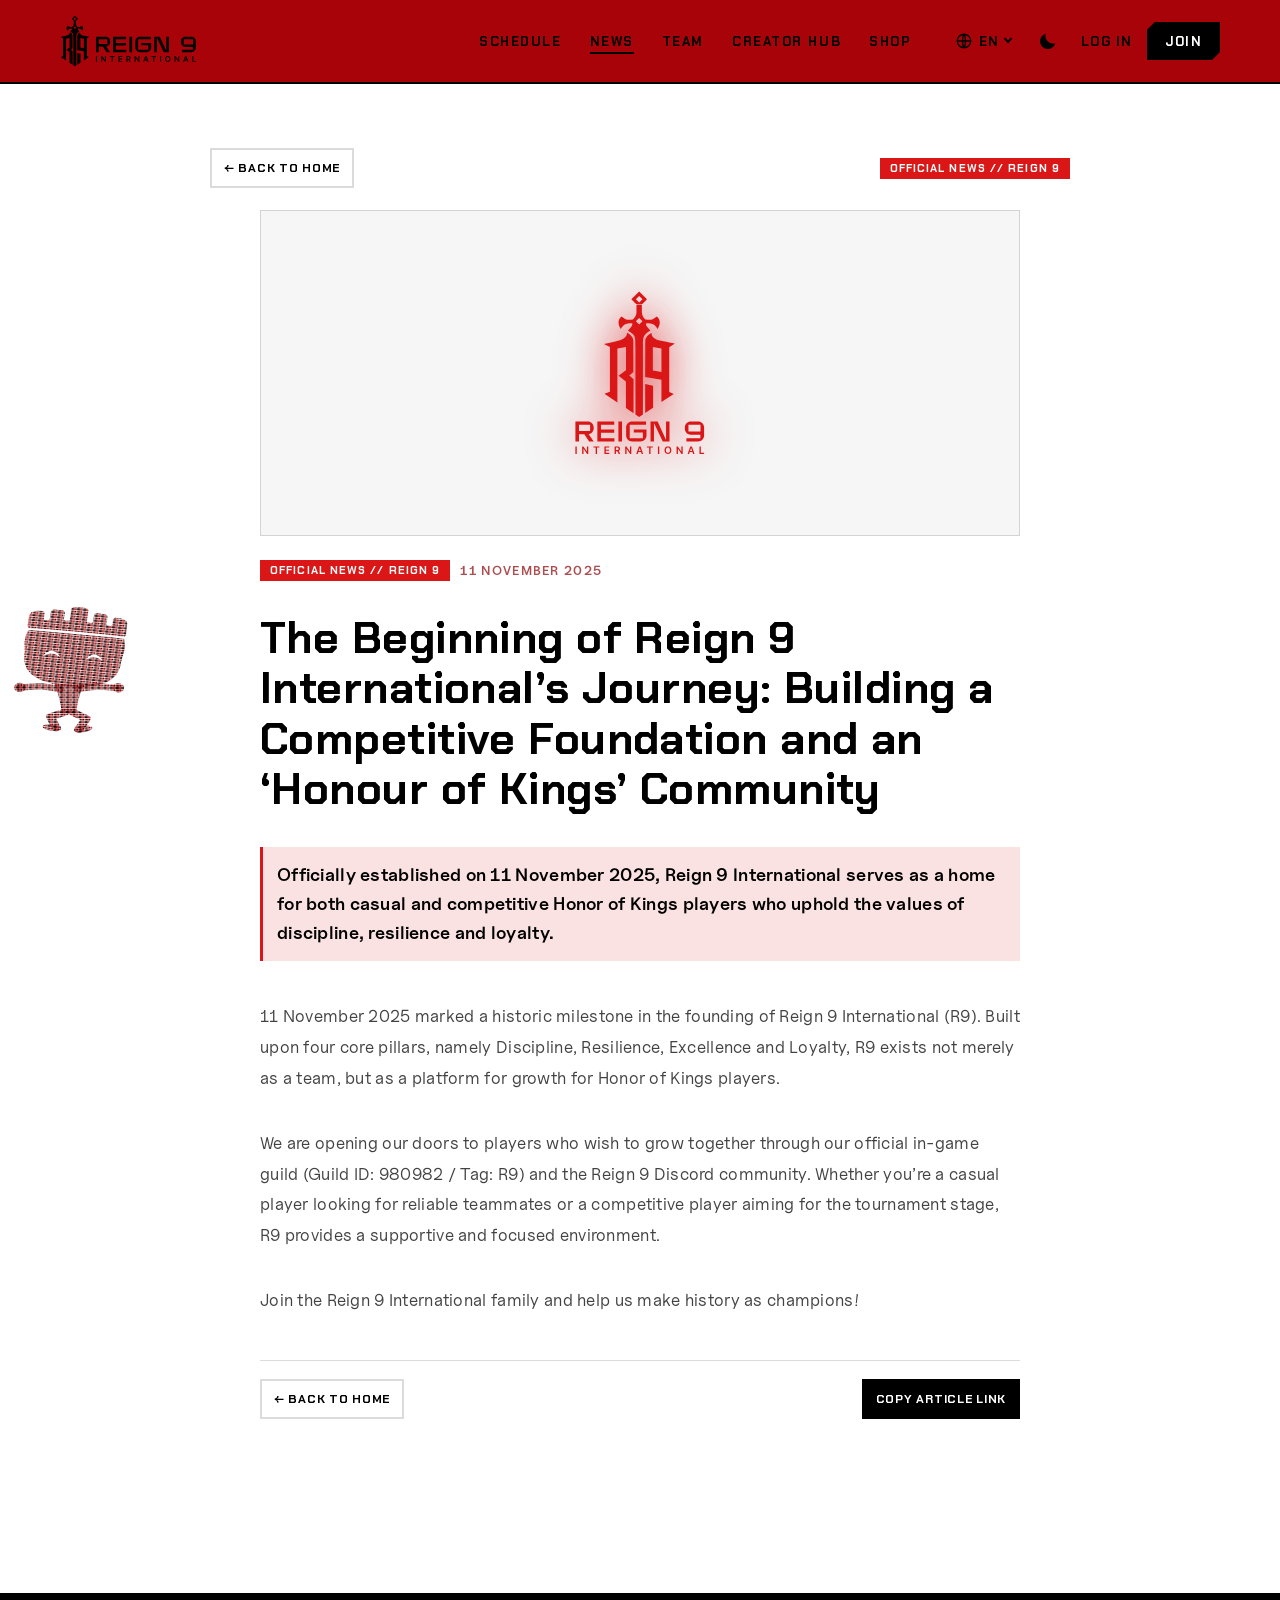
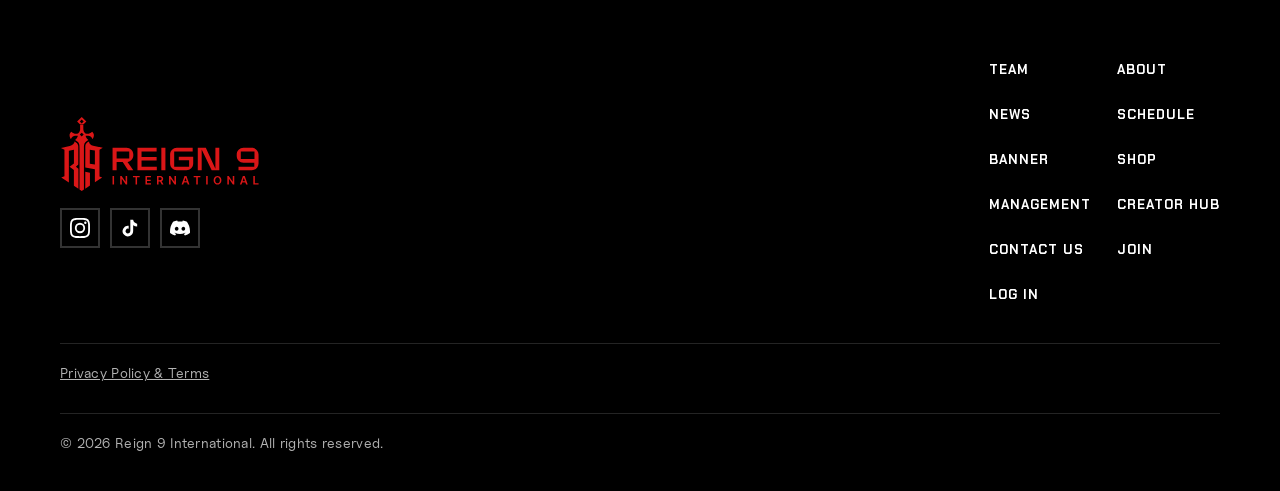
==== commit 6bc3c622: "Tombol unduh Panduan cara daftar (PDF) di menu Daftar; tulisan Daftar di menu HP kelihatan lagi Co-A" ====
--- a/news.html
+++ b/news.html
@@ -20,8 +20,8 @@
 <link rel="icon" href="gambar/favicon.svg" type="image/svg+xml">
 <link rel="preload" href="font/Reign9Display-Regular.otf" as="font" type="font/otf" crossorigin>
 <link rel="preload" href="font/oxanium-500.woff2" as="font" type="font/woff2" crossorigin>
-<link rel="stylesheet" href="font/font.css?v=2611181958">
-<link rel="stylesheet" href="gaya.css?v=2611181958">
+<link rel="stylesheet" href="font/font.css?v=2611182331">
+<link rel="stylesheet" href="gaya.css?v=2611182331">
 </head>
 <body>
 <svg id="r9-sprite-logo" xmlns="http://www.w3.org/2000/svg" hidden aria-hidden="true"><symbol id="tegak" viewBox="203.33 170.62 188.61 237.24"><g style="fill:var(--logo-simbol,currentColor)"><path fill-rule="nonzero" d="M247.05 319.57 L254.86 316.51 L254.86 252.49 L246.31 248.15 L254.86 246.16 L254.86 246.14 L259.66 245.05 L259.70 245.04 L259.70 245.04 L268.03 243.15 C274.41 241.20 280.14 237.33 279.20 231.98 C279.20 231.98 288.34 235.68 288.42 243.80 L288.42 249.25 L288.42 250.42 L288.42 288.24 L282.66 293.36 L288.75 298.63 L288.75 347.25 L277.79 339.98 L277.79 301.76 L267.28 293.60 L277.87 285.57 L277.87 252.40 L265.57 254.63 L265.57 331.87 L247.05 319.57 Z"/><path fill-rule="evenodd" d="M324.47 242.68 L335.58 244.88 L335.59 244.87 L338.60 245.48 L339.91 245.74 L339.91 245.75 L347.94 247.40 L339.91 252.55 L339.91 317.08 L346.46 319.64 L328.74 331.40 L328.74 318.55 L328.74 310.43 L328.74 299.41 L305.40 295.28 L305.40 288.87 L305.40 284.11 L305.42 284.12 L305.53 250.42 L305.53 250.42 C305.53 250.42 305.40 252.18 305.53 243.80 C305.66 235.42 314.78 232.11 314.78 232.11 C313.91 237.05 318.71 240.71 324.47 242.68 L324.47 242.68 Z M328.74 288.25 L328.74 254.37 L316.43 252.38 L316.43 286.07 L328.74 288.25 Z"/><path fill-rule="nonzero" d="M316.76 339.36 L316.76 327.73 L316.76 310.43 L316.76 307.87 L305.41 305.47 L305.41 346.89 L316.76 339.36 L316.76 339.36 Z"/><path fill-rule="evenodd" d="M285.57 183.87 L296.81 172.62 L308.05 183.87 L301.31 190.61 L292.31 190.61 L285.57 183.87 L285.57 183.87 Z M292.08 183.86 L296.81 188.59 L301.53 183.86 L296.81 179.14 L292.08 183.86 Z"/><path fill-rule="nonzero" d="M300.02 191.89 L296.81 195.10 L293.60 191.89 L300.02 191.89 L300.02 191.89 Z"/><path fill-rule="evenodd" d="M270.56 226.56 C266.63 220.58 265.32 213.33 271.66 208.44 C277.44 213.36 280.30 214.06 287.84 212.89 C292.53 208.43 292.80 204.98 292.91 202.54 L292.91 191.89 L300.65 191.89 L300.65 202.51 C301.48 206.14 301.05 208.40 305.78 212.89 C313.31 214.06 316.18 213.36 321.96 208.44 C328.29 213.33 326.99 220.58 323.06 226.56 C323.06 226.56 320.74 221.14 315.84 219.21 C312.09 217.73 308.19 218.21 306.56 218.52 C306.20 220.33 307.68 222.81 309.30 224.89 L312.90 228.85 C304.37 233.77 302.17 236.70 302.17 247.44 L302.17 349.05 L296.81 352.60 L291.45 349.05 L291.45 254.04 C291.45 236.40 291.76 236.12 280.71 228.85 L284.31 224.89 C285.94 222.81 287.42 220.33 287.05 218.52 C285.43 218.21 281.53 217.73 277.78 219.21 C272.88 221.14 270.56 226.56 270.56 226.56 L270.56 226.56 Z M292.06 215.50 L296.81 220.25 L301.56 215.50 L296.81 210.76 L292.06 215.50 Z"/></g><g style="fill:var(--logo-teks,currentColor)"><path fill-rule="nonzero" d="M207.27 395.05 L207.27 405.72 L205.33 405.72 L205.33 395.05 L207.27 395.05 L207.27 395.05 Z"/><path fill-rule="nonzero" d="M223.81 395.05 L223.81 405.72 L222.10 405.72 L217.07 398.45 L216.98 398.45 L216.98 405.72 L215.05 405.72 L215.05 395.05 L216.78 395.05 L221.80 402.32 L221.89 402.32 L221.89 395.05 L223.81 395.05 L223.81 395.05 Z"/><path fill-rule="nonzero" d="M231.13 396.67 L231.13 395.05 L239.64 395.05 L239.64 396.67 L236.34 396.67 L236.34 405.72 L234.43 405.72 L234.43 396.67 L231.13 396.67 L231.13 396.67 Z"/><path fill-rule="nonzero" d="M246.96 405.72 L246.96 395.05 L253.90 395.05 L253.90 396.67 L248.89 396.67 L248.89 399.56 L253.54 399.56 L253.54 401.18 L248.89 401.18 L248.89 404.10 L253.94 404.10 L253.94 405.72 L246.96 405.72 L246.96 405.72 Z"/><path fill-rule="nonzero" d="M261.56 405.72 L261.56 395.05 L265.56 395.05 C266.38 395.05 267.07 395.19 267.62 395.47 C268.18 395.76 268.60 396.16 268.89 396.67 C269.18 397.18 269.32 397.78 269.32 398.46 C269.32 399.14 269.17 399.74 268.88 400.24 C268.59 400.74 268.17 401.13 267.60 401.40 C267.04 401.67 266.35 401.81 265.53 401.81 L262.68 401.81 L262.68 400.21 L265.27 400.21 C265.75 400.21 266.14 400.14 266.45 400.01 C266.75 399.87 266.98 399.68 267.13 399.42 C267.28 399.16 267.35 398.84 267.35 398.46 C267.35 398.08 267.27 397.76 267.12 397.49 C266.98 397.22 266.75 397.01 266.44 396.87 C266.14 396.73 265.74 396.66 265.26 396.66 L263.49 396.66 L263.49 405.72 L261.56 405.72 L261.56 405.72 Z"/><path fill-rule="nonzero" d="M267.07 400.88 L264.96 400.88 L267.55 405.72 L269.71 405.72 L267.07 400.88 L267.07 400.88 Z"/><path fill-rule="nonzero" d="M285.55 395.05 L285.55 405.72 L283.83 405.72 L278.80 398.45 L278.71 398.45 L278.71 405.72 L276.78 405.72 L276.78 395.05 L278.51 395.05 L283.53 402.32 L283.63 402.32 L283.63 395.05 L285.55 395.05 L285.55 395.05 Z"/><path fill-rule="nonzero" d="M294.70 405.72 L292.64 405.72 L296.39 395.05 L298.78 395.05 L302.54 405.72 L300.48 405.72 L297.63 397.24 L297.55 397.24 L294.70 405.72 L294.70 405.72 Z"/><path fill-rule="nonzero" d="M294.77 401.53 L294.77 403.09 L300.40 403.09 L300.40 401.53 L294.77 401.53 L294.77 401.53 Z"/><path fill-rule="nonzero" d="M307.87 396.67 L307.87 395.05 L316.38 395.05 L316.38 396.67 L313.08 396.67 L313.08 405.72 L311.17 405.72 L311.17 396.67 L307.87 396.67 L307.87 396.67 Z"/><path fill-rule="nonzero" d="M325.63 395.05 L325.63 405.72 L323.70 405.72 L323.70 395.05 L325.63 395.05 L325.63 395.05 Z"/><path fill-rule="evenodd" d="M342.95 400.38 C342.95 401.53 342.73 402.52 342.30 403.33 C341.87 404.15 341.29 404.78 340.55 405.21 C339.82 405.65 338.98 405.86 338.05 405.86 C337.11 405.86 336.28 405.64 335.54 405.21 C334.80 404.77 334.21 404.15 333.79 403.33 C333.36 402.51 333.14 401.53 333.14 400.38 C333.14 399.23 333.36 398.25 333.79 397.43 C334.21 396.61 334.80 395.99 335.54 395.55 C336.28 395.12 337.11 394.90 338.05 394.90 C338.98 394.90 339.82 395.12 340.55 395.55 C341.29 395.99 341.87 396.61 342.30 397.43 C342.73 398.25 342.95 399.23 342.95 400.38 L342.95 400.38 Z M341.00 400.38 C341.00 399.57 340.88 398.89 340.63 398.33 C340.37 397.78 340.03 397.35 339.58 397.07 C339.14 396.78 338.62 396.64 338.05 396.64 C337.46 396.64 336.95 396.78 336.51 397.07 C336.06 397.35 335.72 397.78 335.46 398.33 C335.21 398.89 335.08 399.57 335.08 400.38 C335.08 401.19 335.21 401.88 335.46 402.43 C335.72 402.99 336.06 403.41 336.51 403.70 C336.95 403.99 337.46 404.13 338.05 404.13 C338.62 404.13 339.14 403.99 339.58 403.70 C340.03 403.41 340.37 402.99 340.63 402.43 C340.88 401.88 341.00 401.19 341.00 400.38 L341.00 400.38 Z"/><path fill-rule="nonzero" d="M359.23 395.05 L359.23 405.72 L357.51 405.72 L352.48 398.45 L352.39 398.45 L352.39 405.72 L350.46 405.72 L350.46 395.05 L352.19 395.05 L357.21 402.32 L357.31 402.32 L357.31 395.05 L359.23 395.05 L359.23 395.05 Z"/><path fill-rule="nonzero" d="M368.38 405.72 L366.32 405.72 L370.07 395.05 L372.46 395.05 L376.22 405.72 L374.16 405.72 L371.31 397.24 L371.23 397.24 L368.38 405.72 L368.38 405.72 Z"/><path fill-rule="nonzero" d="M368.45 401.53 L368.45 403.09 L374.08 403.09 L374.08 401.53 L368.45 401.53 L368.45 401.53 Z"/><path fill-rule="nonzero" d="M383.31 405.72 L383.31 395.05 L385.24 395.05 L385.24 404.10 L389.94 404.10 L389.94 405.72 L383.31 405.72 Z"/><path fill-rule="evenodd" d="M231.61 368.86 L231.61 367.89 C231.61 363.17 227.78 359.36 223.07 359.36 L205.37 359.36 L205.37 387.79 L210.51 387.79 L210.51 377.39 L218.18 377.39 L225.01 387.79 L231.61 387.79 L224.24 377.28 C228.39 376.70 231.61 373.17 231.61 368.86 L231.61 368.86 L231.61 368.86 Z M226.45 372.78 L210.51 372.78 L210.51 363.97 L226.45 363.97 L226.45 372.78 L226.45 372.78 Z"/><path fill-rule="nonzero" d="M261.31 383.18 L242.00 383.18 L242.00 375.47 L261.06 375.47 L261.06 370.86 L242.00 370.86 L242.00 363.97 L261.06 363.97 L261.06 359.36 L236.85 359.36 L236.85 387.79 L261.31 387.79 L261.31 383.18 L261.31 383.18 Z"/><path fill-rule="nonzero" d="M272.18 387.79 L272.18 359.36 L267.03 359.36 L267.03 387.79 L272.18 387.79 L272.18 387.79 Z"/><path fill-rule="nonzero" d="M289.09 370.69 L289.09 375.03 L302.15 375.03 L302.15 383.19 L283.27 383.19 L283.27 363.96 L306.66 363.96 L306.66 359.36 L286.65 359.36 C281.94 359.36 278.12 363.17 278.12 367.89 L278.12 379.26 C278.12 383.97 281.94 387.79 286.65 387.79 L298.77 387.79 C303.48 387.79 307.31 383.97 307.31 379.26 L307.31 370.69 L289.09 370.69 L289.09 370.69 Z"/><path fill-rule="nonzero" d="M335.36 359.36 L335.36 385.74 L323.24 359.36 L313.10 359.36 L313.10 387.79 L318.03 387.79 L318.03 361.33 L330.64 387.79 L340.30 387.79 L340.30 359.36 L335.36 359.36 L335.36 359.36 Z"/><path fill-rule="evenodd" d="M370.86 378.19 L384.54 378.19 L384.54 383.19 L364.58 383.19 L364.58 387.79 L381.39 387.79 C386.10 387.79 389.92 383.97 389.92 379.26 L389.92 367.89 C389.92 363.17 386.10 359.36 381.39 359.36 L370.86 359.36 C366.15 359.36 362.33 363.17 362.33 367.89 L362.33 369.66 C362.33 374.37 366.15 378.19 370.86 378.19 L370.86 378.19 L370.86 378.19 Z M367.48 363.97 L384.77 363.97 L384.77 373.60 L367.48 373.60 L367.48 363.97 Z"/></g></symbol><symbol id="datar" viewBox="83.38 426.13 428.51 163.23"><g style="fill:var(--logo-simbol,currentColor)"><path fill-rule="nonzero" d="M86.04 558.13 L92.94 555.43 L92.94 498.79 L85.38 494.95 L92.94 493.19 L92.94 493.17 L97.19 492.20 L97.22 492.19 L97.22 492.20 L104.59 490.52 C110.24 488.80 115.31 485.37 114.47 480.64 C114.47 480.64 122.56 483.92 122.64 491.10 L122.64 495.92 L122.64 496.95 L122.64 530.42 L117.54 534.94 L122.93 539.61 L122.93 582.63 L113.23 576.19 L113.23 542.38 L103.93 535.16 L113.30 528.05 L113.30 498.71 L102.42 500.68 L102.42 569.02 L86.04 558.13 Z"/><path fill-rule="evenodd" d="M154.53 490.11 L164.36 492.06 L164.37 492.04 L167.03 492.59 L168.19 492.82 L168.19 492.83 L175.30 494.29 L168.19 498.84 L168.19 555.93 L173.98 558.20 L158.31 568.61 L158.31 557.24 L158.31 550.05 L158.31 540.30 L137.65 536.65 L137.65 530.97 L137.65 526.77 L137.67 526.77 L137.78 496.95 L137.77 496.95 C137.77 496.95 137.65 498.52 137.77 491.10 C137.89 483.68 145.96 480.76 145.96 480.76 C145.19 485.13 149.43 488.37 154.53 490.11 L154.53 490.11 Z M158.31 530.42 L158.31 500.45 L147.42 498.69 L147.42 528.50 L158.31 530.42 Z"/><path fill-rule="nonzero" d="M147.71 575.64 L147.71 565.35 L147.71 550.05 L147.71 547.78 L137.67 545.66 L137.67 582.31 L147.71 575.64 L147.71 575.64 Z"/><path fill-rule="evenodd" d="M120.11 438.07 L130.06 428.13 L140.00 438.07 L134.04 444.04 L126.08 444.04 L120.11 438.07 L120.11 438.07 Z M125.88 438.07 L130.06 442.25 L134.24 438.07 L130.06 433.89 L125.88 438.07 Z"/><path fill-rule="nonzero" d="M132.90 445.17 L130.06 448.02 L127.21 445.17 L132.90 445.17 L132.90 445.17 Z"/><path fill-rule="evenodd" d="M106.83 475.85 C103.35 470.56 102.20 464.14 107.80 459.82 C112.92 464.16 115.45 464.79 122.12 463.75 C126.27 459.81 126.51 456.75 126.61 454.59 L126.61 445.17 L133.46 445.17 L133.46 454.57 C134.19 457.78 133.81 459.78 137.99 463.75 C144.66 464.79 147.20 464.16 152.31 459.82 C157.91 464.14 156.76 470.56 153.28 475.85 C153.28 475.85 151.23 471.05 146.89 469.34 C143.58 468.03 140.13 468.46 138.69 468.73 C138.36 470.33 139.67 472.53 141.11 474.37 L144.30 477.87 C136.75 482.23 134.80 484.82 134.80 494.32 L134.80 584.22 L130.06 587.36 L125.32 584.22 L125.32 500.16 C125.32 484.55 125.59 484.31 115.82 477.87 L119.00 474.37 C120.44 472.53 121.75 470.33 121.43 468.73 C119.99 468.46 116.54 468.03 113.22 469.34 C108.89 471.05 106.83 475.85 106.83 475.85 L106.83 475.85 Z M125.86 466.06 L130.06 470.26 L134.26 466.06 L130.06 461.86 L125.86 466.06 Z"/></g><g style="fill:var(--logo-teks,currentColor)"><path fill-rule="nonzero" d="M199.51 555.12 L199.51 573.25 L196.23 573.25 L196.23 555.12 L199.51 555.12 L199.51 555.12 Z"/><path fill-rule="nonzero" d="M227.63 555.12 L227.63 573.25 L224.71 573.25 L216.17 560.91 L216.02 560.91 L216.02 573.25 L212.73 573.25 L212.73 555.12 L215.67 555.12 L224.21 567.48 L224.36 567.48 L224.36 555.12 L227.63 555.12 L227.63 555.12 Z"/><path fill-rule="nonzero" d="M240.06 557.88 L240.06 555.12 L254.52 555.12 L254.52 557.88 L248.92 557.88 L248.92 573.25 L245.66 573.25 L245.66 557.88 L240.06 557.88 L240.06 557.88 Z"/><path fill-rule="nonzero" d="M266.95 573.25 L266.95 555.12 L278.75 555.12 L278.75 557.88 L270.24 557.88 L270.24 562.80 L278.13 562.80 L278.13 565.55 L270.24 565.55 L270.24 570.50 L278.81 570.50 L278.81 573.25 L266.95 573.25 L266.95 573.25 Z"/><path fill-rule="nonzero" d="M291.75 573.25 L291.75 555.12 L298.55 555.12 C299.95 555.12 301.12 555.37 302.06 555.85 C303.01 556.34 303.72 557.01 304.21 557.88 C304.70 558.75 304.94 559.77 304.94 560.92 C304.94 562.08 304.70 563.09 304.20 563.95 C303.71 564.80 302.99 565.45 302.03 565.92 C301.08 566.38 299.90 566.61 298.51 566.61 L293.67 566.61 L293.67 563.89 L298.07 563.89 C298.88 563.89 299.55 563.77 300.07 563.55 C300.59 563.32 300.97 562.99 301.22 562.55 C301.47 562.11 301.60 561.57 301.60 560.92 C301.60 560.28 301.47 559.73 301.22 559.27 C300.96 558.82 300.58 558.47 300.06 558.23 C299.54 557.99 298.87 557.87 298.05 557.87 L295.04 557.87 L295.04 573.25 L291.75 573.25 L291.75 573.25 Z"/><path fill-rule="nonzero" d="M301.12 565.04 L297.54 565.04 L301.94 573.25 L305.61 573.25 L301.12 565.04 L301.12 565.04 Z"/><path fill-rule="nonzero" d="M332.52 555.12 L332.52 573.25 L329.60 573.25 L321.06 560.91 L320.91 560.91 L320.91 573.25 L317.62 573.25 L317.62 555.12 L320.56 555.12 L329.09 567.48 L329.25 567.48 L329.25 555.12 L332.52 555.12 L332.52 555.12 Z"/><path fill-rule="nonzero" d="M348.07 573.25 L344.56 573.25 L350.95 555.12 L355.00 555.12 L361.39 573.25 L357.89 573.25 L353.04 558.84 L352.90 558.84 L348.07 573.25 L348.07 573.25 Z"/><path fill-rule="nonzero" d="M348.19 566.14 L348.19 568.78 L357.75 568.78 L357.75 566.14 L348.19 566.14 L348.19 566.14 Z"/><path fill-rule="nonzero" d="M370.45 557.88 L370.45 555.12 L384.91 555.12 L384.91 557.88 L379.30 557.88 L379.30 573.25 L376.05 573.25 L376.05 557.88 L370.45 557.88 L370.45 557.88 Z"/><path fill-rule="nonzero" d="M400.63 555.12 L400.63 573.25 L397.34 573.25 L397.34 555.12 L400.63 555.12 L400.63 555.12 Z"/><path fill-rule="evenodd" d="M430.05 564.19 C430.05 566.14 429.68 567.81 428.95 569.20 C428.22 570.59 427.23 571.66 425.97 572.39 C424.72 573.13 423.30 573.50 421.72 573.50 C420.13 573.50 418.71 573.13 417.45 572.39 C416.20 571.65 415.21 570.58 414.48 569.19 C413.75 567.81 413.39 566.14 413.39 564.19 C413.39 562.23 413.75 560.56 414.48 559.17 C415.21 557.79 416.20 556.72 417.45 555.98 C418.71 555.24 420.13 554.88 421.72 554.88 C423.30 554.88 424.72 555.24 425.97 555.98 C427.23 556.72 428.22 557.79 428.95 559.17 C429.68 560.56 430.05 562.23 430.05 564.19 L430.05 564.19 Z M426.74 564.19 C426.74 562.81 426.53 561.65 426.10 560.71 C425.67 559.76 425.08 559.04 424.33 558.55 C423.57 558.07 422.70 557.82 421.72 557.82 C420.73 557.82 419.86 558.07 419.10 558.55 C418.35 559.04 417.76 559.76 417.33 560.71 C416.90 561.65 416.69 562.81 416.69 564.19 C416.69 565.56 416.90 566.73 417.33 567.67 C417.76 568.62 418.35 569.33 419.10 569.82 C419.86 570.31 420.73 570.55 421.72 570.55 C422.70 570.55 423.57 570.31 424.33 569.82 C425.08 569.33 425.67 568.62 426.10 567.67 C426.53 566.73 426.74 565.56 426.74 564.19 L426.74 564.19 Z"/><path fill-rule="nonzero" d="M457.71 555.12 L457.71 573.25 L454.79 573.25 L446.25 560.91 L446.10 560.91 L446.10 573.25 L442.81 573.25 L442.81 555.12 L445.75 555.12 L454.28 567.48 L454.44 567.48 L454.44 555.12 L457.71 555.12 L457.71 555.12 Z"/><path fill-rule="nonzero" d="M473.26 573.25 L469.76 573.25 L476.14 555.12 L480.19 555.12 L486.58 573.25 L483.08 573.25 L478.23 558.84 L478.09 558.84 L473.26 573.25 L473.26 573.25 Z"/><path fill-rule="nonzero" d="M473.38 566.14 L473.38 568.78 L482.94 568.78 L482.94 566.14 L473.38 566.14 L473.38 566.14 Z"/><path fill-rule="nonzero" d="M498.62 573.25 L498.62 555.12 L501.91 555.12 L501.91 570.50 L509.89 570.50 L509.89 573.25 L498.62 573.25 Z"/><path fill-rule="evenodd" d="M240.87 510.63 L240.87 508.98 C240.87 500.97 234.37 494.48 226.36 494.48 L196.28 494.48 L196.28 542.80 L205.02 542.80 L205.02 525.13 L218.06 525.13 L229.66 542.80 L240.87 542.80 L228.35 524.93 C235.41 523.95 240.87 517.96 240.87 510.63 L240.87 510.63 L240.87 510.63 Z M232.10 517.29 L205.02 517.29 L205.02 502.31 L232.10 502.31 L232.10 517.29 L232.10 517.29 Z"/><path fill-rule="nonzero" d="M291.33 534.96 L258.53 534.96 L258.53 521.86 L290.91 521.86 L290.91 514.03 L258.53 514.03 L258.53 502.31 L290.91 502.31 L290.91 494.48 L249.77 494.48 L249.77 542.80 L291.33 542.80 L291.33 534.96 L291.33 534.96 Z"/><path fill-rule="nonzero" d="M309.81 542.80 L309.81 494.48 L301.06 494.48 L301.06 542.80 L309.81 542.80 L309.81 542.80 Z"/><path fill-rule="nonzero" d="M338.53 513.74 L338.53 521.11 L360.73 521.11 L360.73 534.97 L328.65 534.97 L328.65 502.30 L368.38 502.30 L368.38 494.48 L334.39 494.48 C326.39 494.48 319.90 500.97 319.90 508.98 L319.90 528.30 C319.90 536.31 326.39 542.80 334.39 542.80 L354.98 542.80 C362.99 542.80 369.49 536.31 369.49 528.30 L369.49 513.74 L338.53 513.74 L338.53 513.74 Z"/><path fill-rule="nonzero" d="M417.16 494.48 L417.16 539.31 L396.57 494.48 L379.32 494.48 L379.32 542.80 L387.71 542.80 L387.71 497.84 L409.13 542.80 L425.54 542.80 L425.54 494.48 L417.16 494.48 L417.16 494.48 Z"/><path fill-rule="evenodd" d="M477.47 526.48 L500.72 526.48 L500.72 534.98 L466.79 534.98 L466.79 542.80 L495.36 542.80 C503.36 542.80 509.85 536.31 509.85 528.30 L509.85 508.98 C509.85 500.97 503.36 494.48 495.36 494.48 L477.47 494.48 C469.46 494.48 462.97 500.97 462.97 508.98 L462.97 511.99 C462.97 520.00 469.46 526.48 477.47 526.48 L477.47 526.48 L477.47 526.48 Z M471.73 502.31 L501.10 502.31 L501.10 518.68 L471.73 518.68 L471.73 502.31 Z"/></g></symbol><symbol id="simbol" viewBox="244.31 170.62 105.63 183.98"><g style="fill:var(--logo-simbol,currentColor)"><path fill-rule="nonzero" d="M247.05 319.57 L254.86 316.51 L254.86 252.49 L246.31 248.15 L254.86 246.16 L254.86 246.14 L259.66 245.05 L259.70 245.04 L259.70 245.04 L268.03 243.15 C274.41 241.20 280.14 237.33 279.20 231.98 C279.20 231.98 288.34 235.68 288.42 243.80 L288.42 249.25 L288.42 250.42 L288.42 288.24 L282.66 293.36 L288.75 298.63 L288.75 347.25 L277.79 339.98 L277.79 301.76 L267.28 293.60 L277.87 285.57 L277.87 252.40 L265.57 254.63 L265.57 331.87 L247.05 319.57 Z"/><path fill-rule="evenodd" d="M324.47 242.68 L335.58 244.88 L335.59 244.87 L338.60 245.48 L339.91 245.74 L339.91 245.75 L347.94 247.40 L339.91 252.55 L339.91 317.08 L346.46 319.64 L328.74 331.40 L328.74 318.55 L328.74 310.43 L328.74 299.41 L305.40 295.28 L305.40 288.87 L305.40 284.11 L305.42 284.12 L305.53 250.42 L305.53 250.42 C305.53 250.42 305.40 252.18 305.53 243.80 C305.66 235.42 314.78 232.11 314.78 232.11 C313.91 237.05 318.71 240.71 324.47 242.68 L324.47 242.68 Z M328.74 288.25 L328.74 254.37 L316.43 252.38 L316.43 286.07 L328.74 288.25 Z"/><path fill-rule="nonzero" d="M316.76 339.36 L316.76 327.73 L316.76 310.43 L316.76 307.87 L305.41 305.47 L305.41 346.89 L316.76 339.36 L316.76 339.36 Z"/><path fill-rule="evenodd" d="M285.57 183.87 L296.81 172.62 L308.05 183.87 L301.31 190.61 L292.31 190.61 L285.57 183.87 L285.57 183.87 Z M292.08 183.86 L296.81 188.59 L301.53 183.86 L296.81 179.14 L292.08 183.86 Z"/><path fill-rule="nonzero" d="M300.02 191.89 L296.81 195.10 L293.60 191.89 L300.02 191.89 L300.02 191.89 Z"/><path fill-rule="evenodd" d="M270.56 226.56 C266.63 220.58 265.32 213.33 271.66 208.44 C277.44 213.36 280.30 214.06 287.84 212.89 C292.53 208.43 292.80 204.98 292.91 202.54 L292.91 191.89 L300.65 191.89 L300.65 202.51 C301.48 206.14 301.05 208.40 305.78 212.89 C313.31 214.06 316.18 213.36 321.96 208.44 C328.29 213.33 326.99 220.58 323.06 226.56 C323.06 226.56 320.74 221.14 315.84 219.21 C312.09 217.73 308.19 218.21 306.56 218.52 C306.20 220.33 307.68 222.81 309.30 224.89 L312.90 228.85 C304.37 233.77 302.17 236.70 302.17 247.44 L302.17 349.05 L296.81 352.60 L291.45 349.05 L291.45 254.04 C291.45 236.40 291.76 236.12 280.71 228.85 L284.31 224.89 C285.94 222.81 287.42 220.33 287.05 218.52 C285.43 218.21 281.53 217.73 277.78 219.21 C272.88 221.14 270.56 226.56 270.56 226.56 L270.56 226.56 Z M292.06 215.50 L296.81 220.25 L301.56 215.50 L296.81 210.76 L292.06 215.50 Z"/></g><g style="fill:var(--logo-teks,currentColor)"></g></symbol></svg>
@@ -119,12 +119,12 @@
   <p class="kaki__hak" data-i18n="kaki.hak">© 2026 Reign 9 International.</p>
 </footer>
 
-<script src="bahasa.js?v=2611181958"></script>
-<script src="cuitan-ixar.js?v=2611181958"></script>
-<script src="ixar.js?v=2611181958"></script>
-<script src="desain-model.js?v=2611181958"></script>
-<script src="desain.js?v=2611181958"></script>
-<script src="app.js?v=2611181958"></script>
-<script src="bagian-baru.js?v=2611181958"></script>
+<script src="bahasa.js?v=2611182331"></script>
+<script src="cuitan-ixar.js?v=2611182331"></script>
+<script src="ixar.js?v=2611182331"></script>
+<script src="desain-model.js?v=2611182331"></script>
+<script src="desain.js?v=2611182331"></script>
+<script src="app.js?v=2611182331"></script>
+<script src="bagian-baru.js?v=2611182331"></script>
 </body>
 </html>
--- a/gaya.css
+++ b/gaya.css
@@ -1240,3 +1240,13 @@
 @media (max-width: 600px) { .br-juara { grid-row: 2; grid-column: 1 / span var(--ronde, 2); } .br-juara .br-trofi { grid-auto-flow: column; justify-content: center; align-items: center; } .br-juara .br-logo--juara { width: 44px; height: 44px; font-size: 18px; } }
 .creator-kartu__buka { justify-self: start; font: 700 12px/1 var(--sub); letter-spacing: .06em; text-transform: uppercase; color: var(--teks-merah); text-decoration: none; padding: 4px 0; }
 .creator-kartu__buka:hover { text-decoration: underline; }
+
+/* unduh panduan cara daftar (PDF) */
+.menu-hp__panduan { flex: 1 1 100%; display: flex !important; align-items: center; justify-content: center; gap: 8px; padding: 11px !important; border: 2px dashed #000 !important; font-size: 13px !important; }
+.menu-hp__panduan svg { width: 18px; height: 18px; fill: none; stroke: currentColor; stroke-width: 2.2; flex: none; }
+.atas__panduan { display: inline-grid; place-items: center; width: 38px; height: 38px; color: #000; border: 2px solid #000; }
+.atas__panduan svg { width: 18px; height: 18px; fill: none; stroke: currentColor; stroke-width: 2.2; }
+.atas__panduan:hover { background: #000; color: #fff; }
+@media (max-width: 559px) { .atas__panduan { display: none; } }
+/* tombol Daftar di menu HP: tulisan putih di kotak hitam (dulu ketimpa aturan .atas__menu a jadi hitam-di-hitam) */
+.atas__menu .menu-hp .menu-hp__daftar, .atas__menu .menu-hp .menu-hp__daftar:hover { color: #fff !important; background: #000 !important; }
